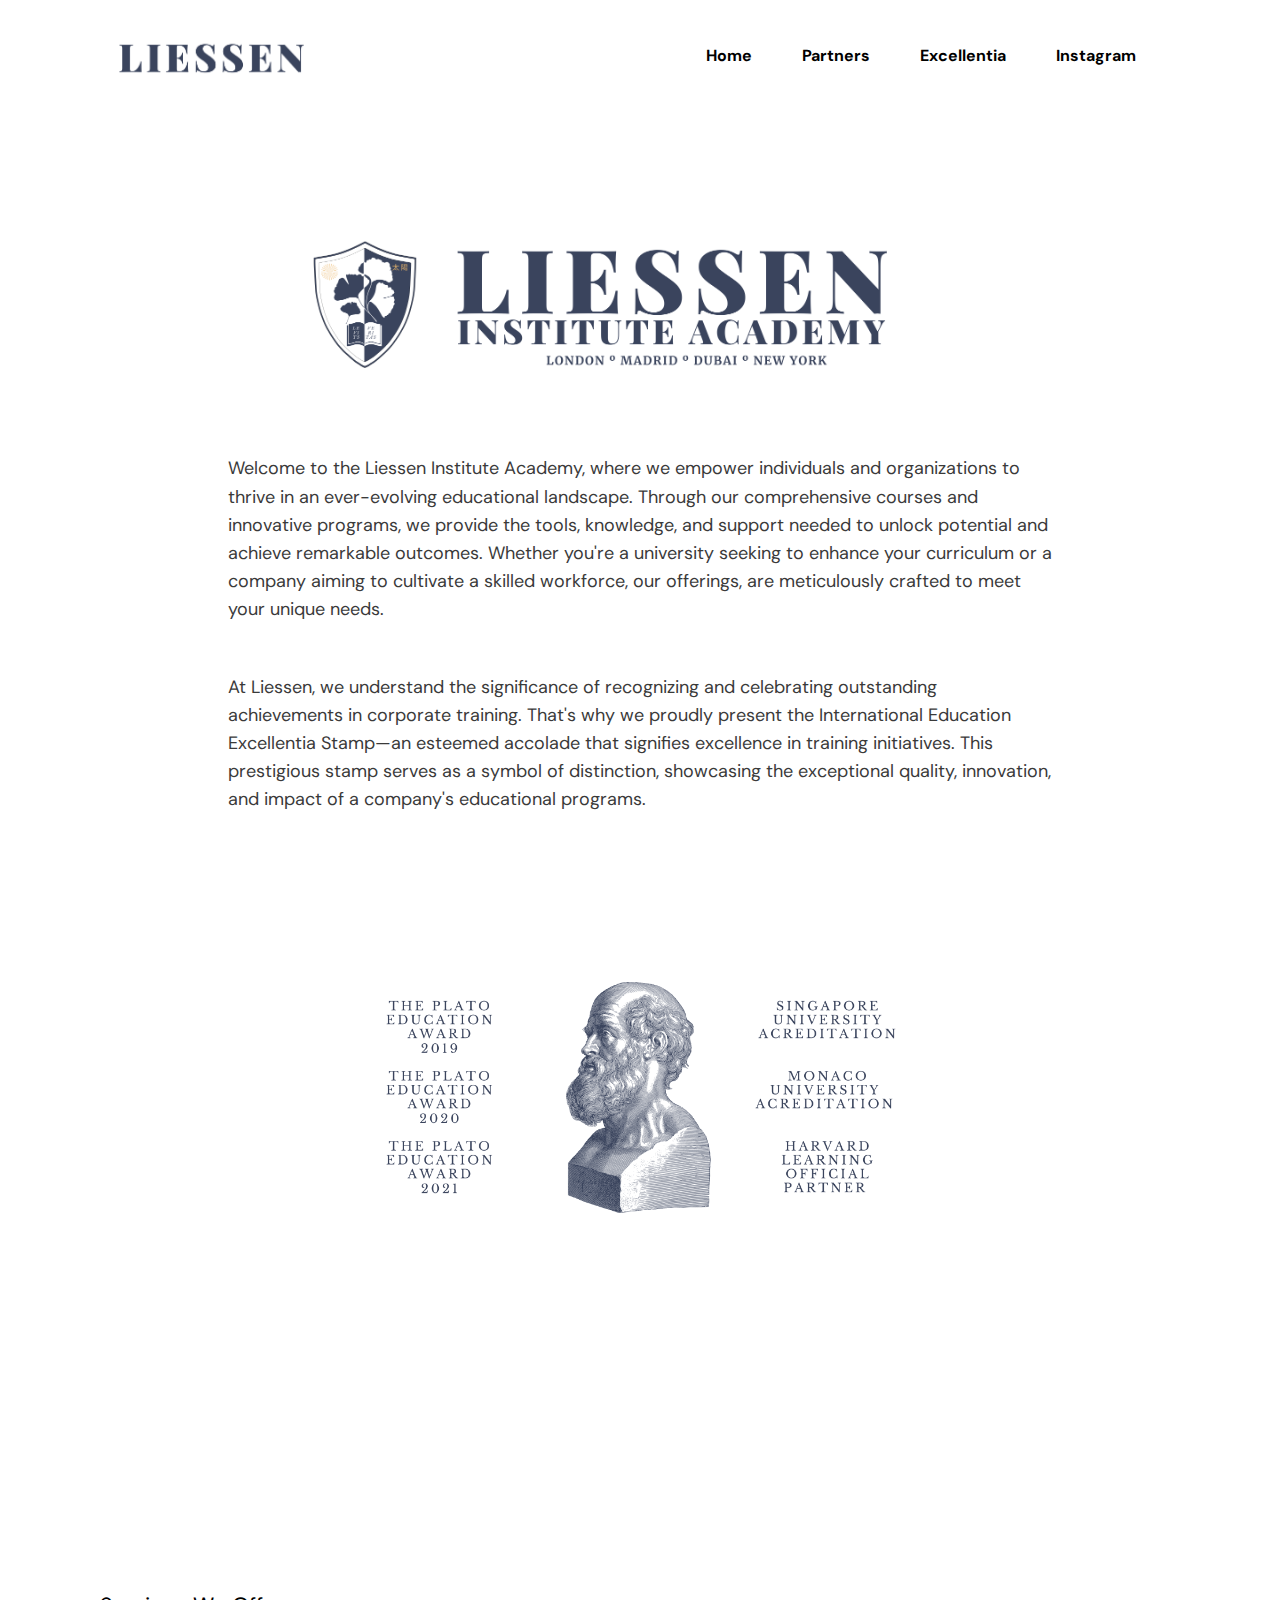
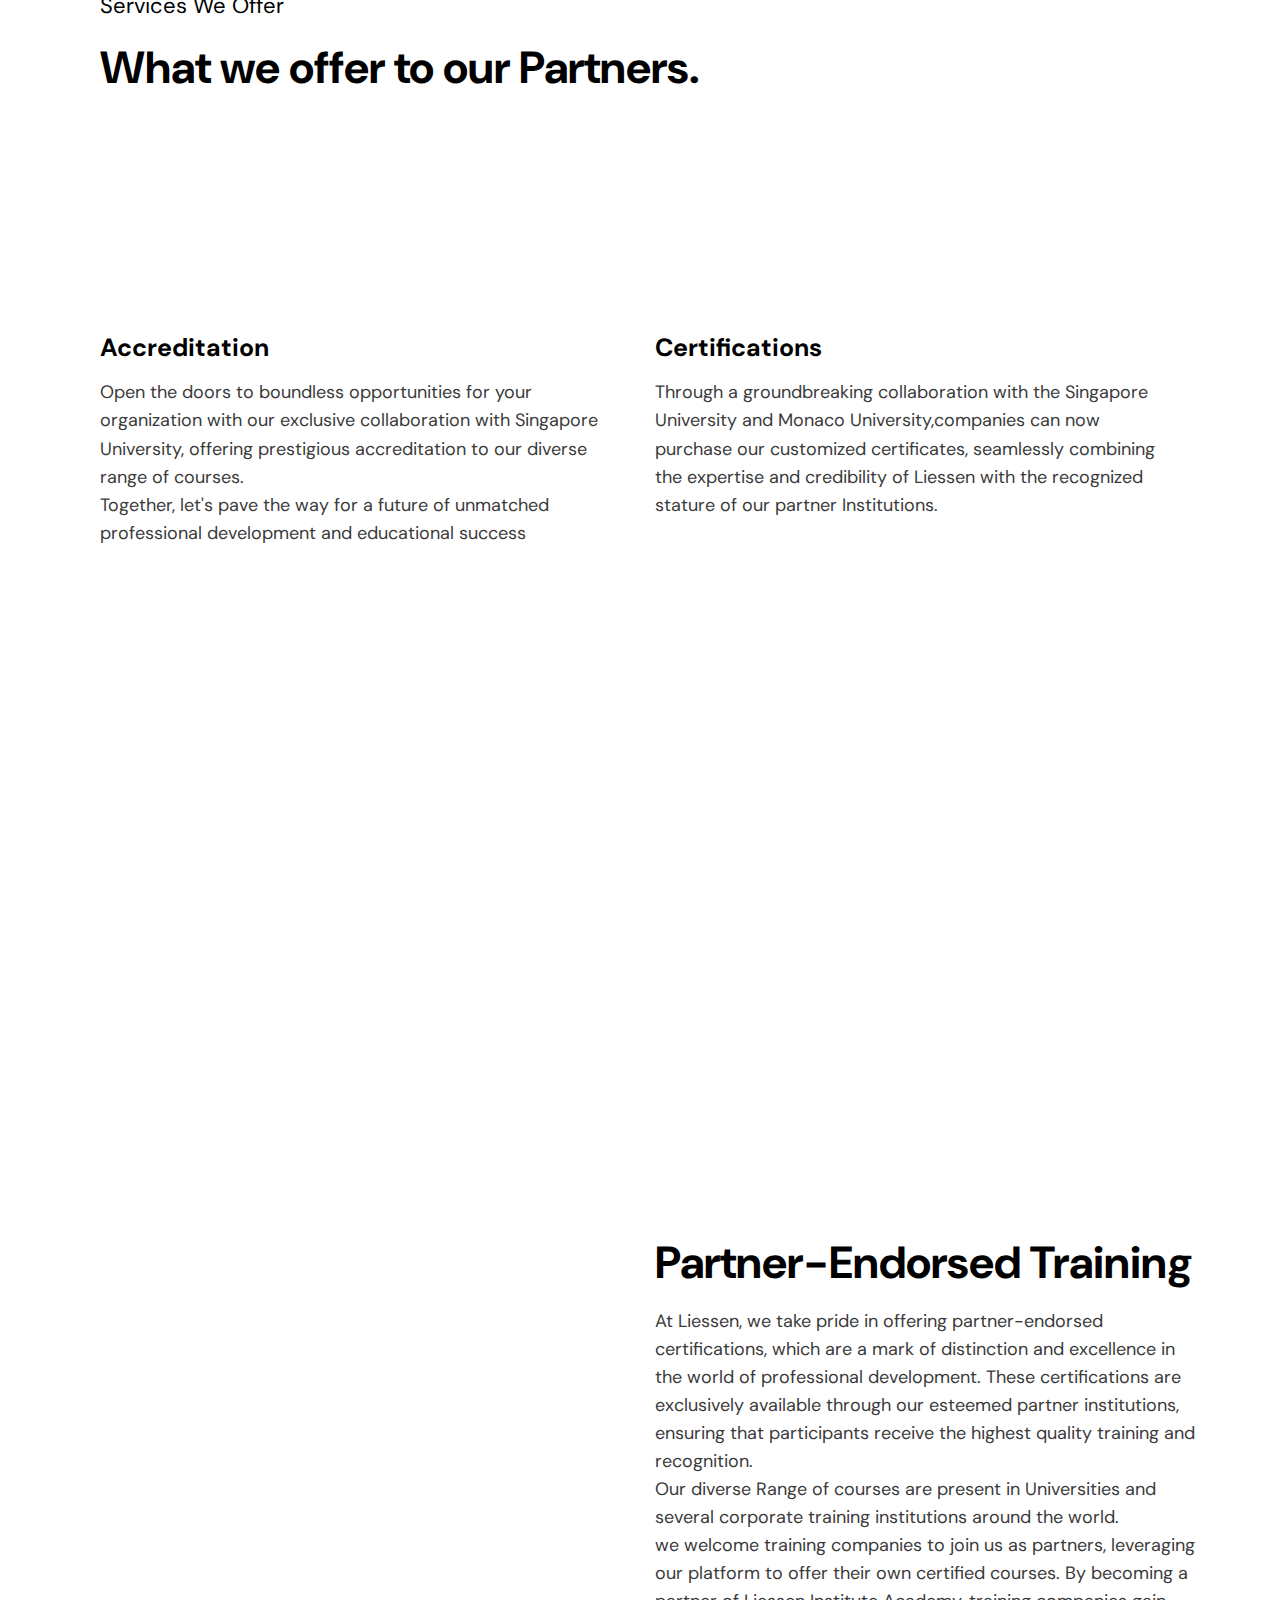
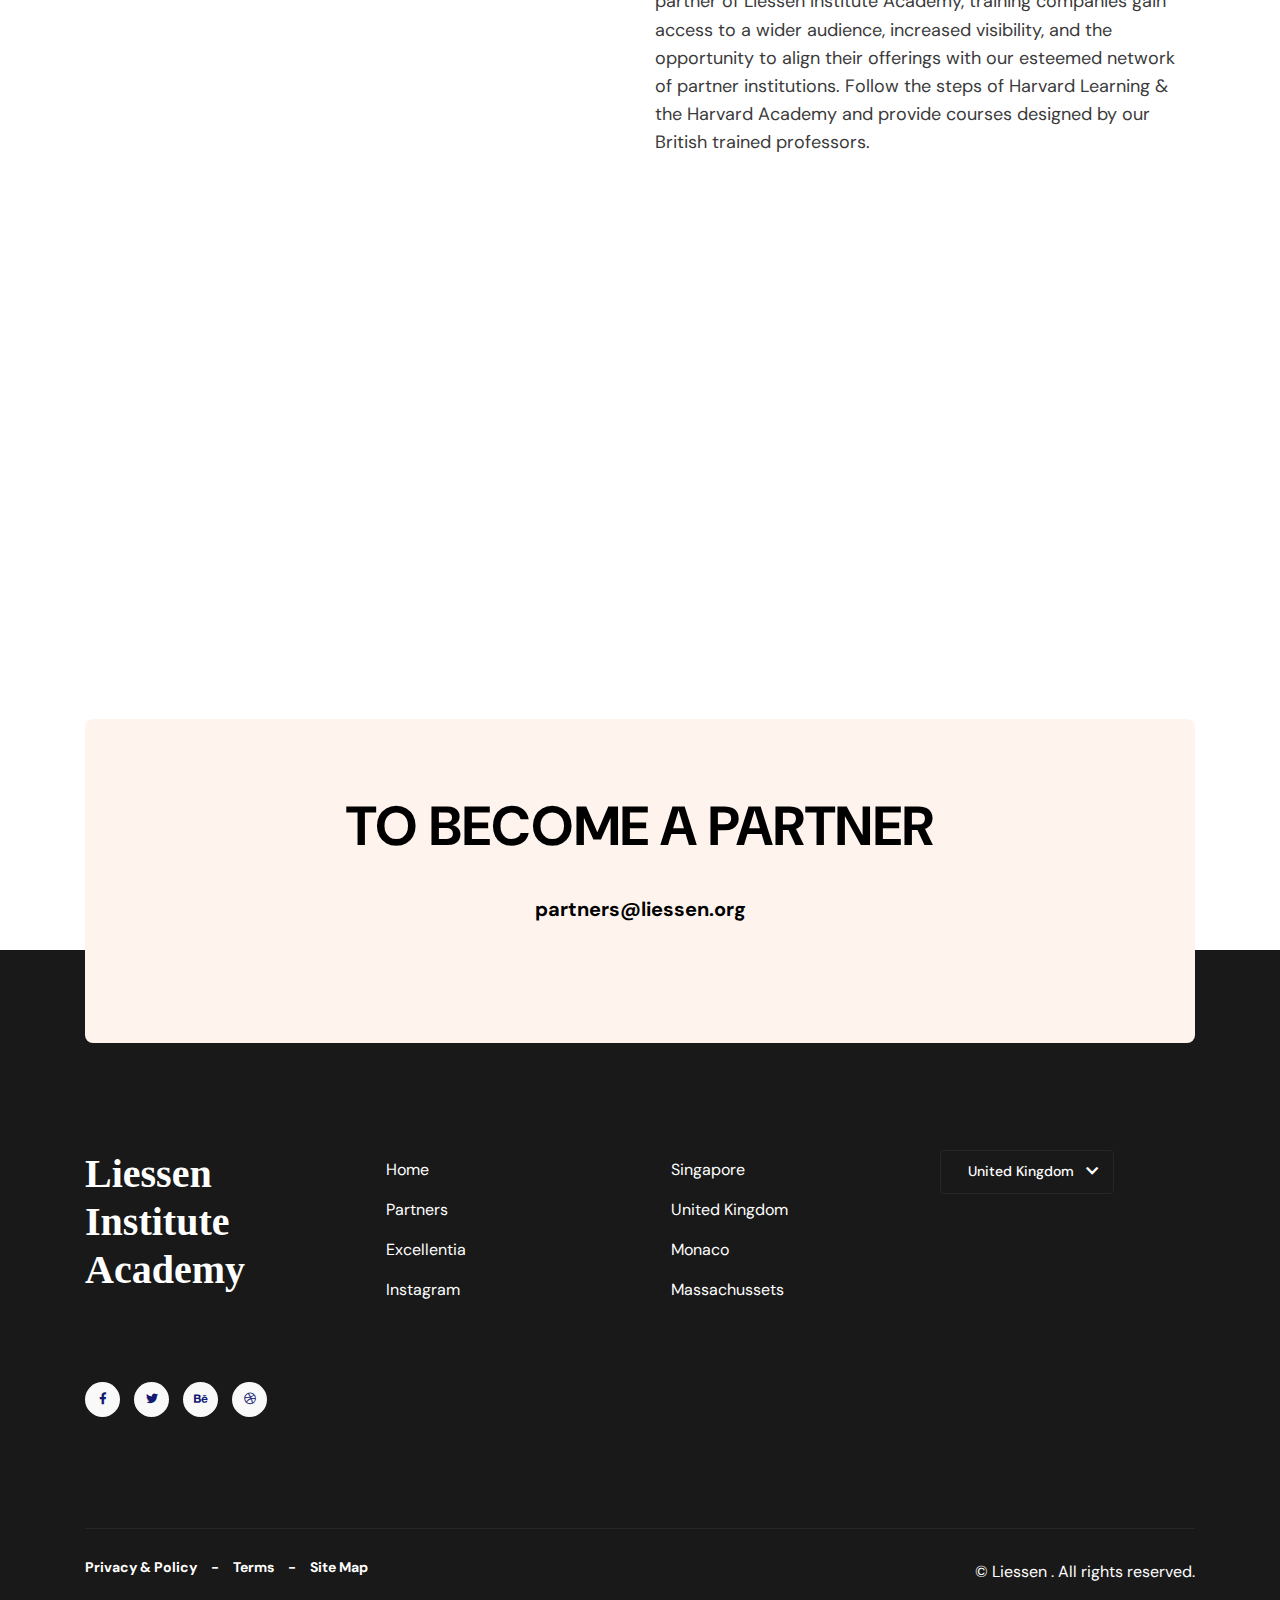
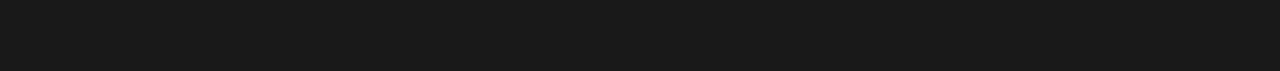
==== index.html @ 9315b816 "Update index.html" ====
<!DOCTYPE html>
<html lang="en">
<head>
    <meta charset="UTF-8">
    <meta name="viewport" content="width=device-width, initial-scale=1.0">
    <meta http-equiv="X-UA-Compatible" content="ie=edge">
    <title>Liessen</title>
    <link rel="shortcut icon" href="logo.png">

    <link rel="stylesheet" href="assets/vendors/flag-icon-css/css/flag-icon.min.css">
    <link rel="stylesheet" href="assets/vendors/font-awesome/css/all.min.css">
    <link rel="stylesheet" href="assets/vendors/aos/aos.css">
    <link rel="stylesheet" href="assets/css/style.css">
    <script src="assets/vendors/jquery/jquery.min.js"></script>
    <script src="assets/js/loader.js"></script>
</head>
<body>
    <header class="edica-header">
        <div class="container">
            <nav class="navbar navbar-expand-lg navbar-light">
                <a class="navbar-brand" href="index.html"><img style ="max-width:35%;" src="menu.png" alt="Edica"></a>
                <button class="navbar-toggler d-lg-none" type="button" data-toggle="collapse" data-target="#edicaMainNav" aria-controls="collapsibleNavId" aria-expanded="false" aria-label="Toggle navigation">
                    <span class="navbar-toggler-icon"></span>
                </button>
                <div class="collapse navbar-collapse" id="edicaMainNav">
                    <ul class="navbar-nav mx-auto mt-2 mt-lg-0">
                        <li class="nav-item">
                            <a class="nav-link" href="index.html">Home <span class="sr-only">(current)</span></a>
                        </li>
                        <li class="nav-item">
                            <a class="nav-link" href="partners.html">Partners</a>
                        </li>
                        <li class="nav-item">
                            <a class="nav-link" href="excellentia.html">Excellentia</a>
                        </li>
                    </ul>
                    <ul class="navbar-nav mt-2 mt-lg-0">
                        <li class="nav-item">
                            <a class="nav-link" href="https://www.instagram.com/instituteacademy/" target ="null">Instagram</a>
                        </li>
                    </ul>
                </div>
            </nav>
        </div>
    </header>
    <main class="blog-post">
        <div class="container">
            <h1 class="edica-page-title"><img style ="max-width:60%;" src="logo2.png" alt="blog post" class="img-fluid"></h1>
            </section>
            <section class="post-content">
                <div class="row">
                    <div class="col-lg-9 mx-auto">

    <p>Welcome to the Liessen Institute Academy, where we empower individuals and organizations to thrive in an ever-evolving educational landscape.
        Through our comprehensive courses and innovative programs, we provide the tools, knowledge, and support needed to unlock potential
         and achieve remarkable outcomes. Whether you're a university seeking to enhance your curriculum or a company aiming to cultivate a
          skilled workforce, our offerings, are
          meticulously crafted to meet your unique needs.</p>
</p>
<p>
    At Liessen, we understand the significance of recognizing and celebrating outstanding achievements in corporate training.
    That's why we proudly present the International Education Excellentia Stamp—an esteemed accolade that signifies excellence in training
     initiatives. This prestigious stamp serves as a symbol of distinction,
     showcasing the exceptional quality, innovation, and impact of a company's educational programs.
</p>
<p class="edica-page-title">
    <img style ="max-width:70%;" src="plato.png" alt="blog post" class="img-fluid">
    </p>

                    </div>
                </div>



                    </div>

                </div>
            </section>
    </main>
    <main class="mb-5">
        <div class="container">

                    <section class="edica-about-counter py-5 d-md-flex justify-content-between" id="counter" data-aos="fade-up">
                        <div class="counter-card mb-3 pb-1 pb-md-0 mb-md-0">
                            <h3 class="counter-count"><span class="count" data-count="30">30</span>K+</h3>
                            <p class="count-label">Followers</p>
                        </div>
                        <div class="counter-card mb-3 pb-1 pb-md-0 mb-md-0">
                            <h3 class="counter-count"><span class="count" data-count="10">10</span>K+</h3>
                            <p class="count-label">certificates</p>
                        </div>
                        <div class="counter-card mb-3 pb-1 pb-md-0 mb-md-0">
                            <h3 class="counter-count"><span class="count" data-count="98">98</span>%</h3>
                            <p class="count-label">Satisfaction</p>
                        </div>
                        <div class="counter-card mb-3 pb-1 pb-md-0 mb-md-0">
                            <h3 class="counter-count"><span class="count" data-count="7">7</h3>
                            <p class="count-label">Universities</p>
                        </div>
                        <div class="counter-card mb-3 pb-1 pb-md-0 mb-md-0">
                            <h3 class="counter-count"><span class="count" data-count="100">100</span>K+</h3>
                            <p class="count-label">Reviews</p>
                        </div>
                    </section>
                    <section class="edica-landing-section edica-landing-services">
                        <div class="container">
                            <h4 class="edica-landing-section-subtitle">Services We Offer</h4>
                            <h2 class="edica-landing-section-title">What we offer to our Partners.</h2>
                            <div class="row">
                                <div class="col-md-6 landing-service-card">
                                    <img style ="max-width:30%;" src="hss.png" alt="card img" class="img-fluid service-card-img" data-aos="fade-up">
                                    <h4 class="service-card-title">Accreditation</h4>
                                    <p class="service-card-description">Open the doors to boundless opportunities for your organization with our exclusive collaboration with
                                        Singapore University,
                                        offering prestigious accreditation to our diverse range of courses.<br> Together, let's pave the way for a future of
                                        unmatched professional development and educational success</p>
                                </div>
                                <div class="col-md-6 landing-service-card">
                                    <img style ="max-width:30%;" src="logo.png" alt="card img" class="img-fluid service-card-img" data-aos="fade-up">
                                    <h4 class="service-card-title">Certifications</h4>
                                    <p class="service-card-description">Through a groundbreaking collaboration with the Singapore University
                                        and Monaco University,companies can now purchase our customized certificates, seamlessly
                                        combining the expertise and credibility of Liessen with the recognized stature of our partner
                                        Institutions.
                                        </p>
                                </div>

                            </div>
                        </div>
                        <div class="row">
                            <div class="col-md-6 mb-4 mb-md-0 d-flex flex-column justify-content-center" data-aos="fade-right">
                                <h2 class="goal-title">International Education Excellentia</h2>
                                <p class="goal-text">
                                    At Liessen, we are truly honored to award the prestigious International Education Excellentia Stamp.
                                     <br>This esteemed recognition serves as a testament to the dedication and commitment of companies towards
                                     continuous improvement and the relentless pursuit of excellence. The stamp acts as a powerful differentiator,
                                      setting these organizations apart and positioning them as preferred destinations for top talent seeking
                                      professional growth and development.

Our credibility in the field of education is further reinforced by the trust placed in us by renowned universities such as Singapore University,
University of Monaco, and the esteemed learning departments of Harvard Learning and Harvard Academy.
These esteemed institutions rely on Liessen Institute Academy to credit and validate their exceptional training experiences, underscoring
our commitment to delivering excellence.
                                </p>
                            </div>
                            <div class="col-md-6" data-aos="fade-left">
                                <img src="excellentia.png" alt="goal" class="img-fluid">
                            </div>
                        </div>
                        <section class="edica-about-vision py-5">
                            <div class="row">
                                <div class="col-md-6 pb-3 pb-md-0 mb-4 mb-md-0">
                                    <img src="school.png" alt="vision" class="img-fluid" data-aos="fade-up">
                                </div>
                                <div class="col-md-6 d-flex flex-column justify-content-center">
                                    <h2 class="vision-title">Partner-Endorsed Training</h2>
                                    <p class="vision-text">At Liessen, we take pride in offering partner-endorsed certifications, which are a mark
                                        of distinction and excellence in the world of professional development. These certifications are exclusively available
                                         through our esteemed  partner institutions, ensuring that participants receive the highest quality training and
                                          recognition. <br>
                                          Our diverse Range of courses are present in Universities and several corporate training institutions around the world.

                                         <br>
                                         we welcome training companies to join us as partners, leveraging our platform to offer their own certified courses.
                                          By becoming a partner of Liessen Institute Academy, training companies gain access to a wider audience, increased visibility,
                                         and the opportunity to align their offerings with our esteemed network of partner institutions.
                                         Follow the steps of Harvard Learning & the Harvard Academy and provide courses designed by our British trained professors.

                                        </p>
                                </div>
                            </div>
                        </section>
                    </section>
                    <section class="edica-about-clients pb-5 mb-5">
                        <h2 class="clients-title mb-5" data-aos="fade-up">Top partners</h2>
                        <div class="row py-4" data-aos="fade-up">
                            <div class="col-6 col-md-2 mb-4 mb-md-0">
                                <img src="su.png" alt="client logo" class="img-fluid" width="140px">
                            </div>
                            <div class="col-6 col-md-2 mb-6 mb-md-0">
                                <img src="hl.png" alt="client logo" width="250px" class="img-fluid">
                            </div>
                            <div class="col-6 col-md-2 mb-4 mb-md-0">
                                <img src="mu.png" alt="client logo" width="250px" class="img-fluid">
                            </div>
                            <div class="col-4 col-md-2 mb-6 mb-md-0">
                                <img src="ha.png" alt="client logo" width="140px" class="img-fluid">
                            </div>
                            <div class="col-4 col-md-2 mb-6 mb-md-0">
                                <img src="md.png" alt="client " width="250px" class="img-fluid">
                            </div>
                            <div class="col-4 col-md-2 mb-6 mb-md-0">
                                <img src="w.png" alt="client " width="250px" class="img-fluid">
                            </div>
                        </div>
                        <section class="blog-post-featured-img" data-aos="fade-up">
                            <h2>&nbsp;</h2>
                        </section>
                             <h2>&nbsp; </h2>
                             <h2>&nbsp; </h2>

                        </div>
                    </section>
                   </div>
                   </main>
                   </body>

                   <section class="edica-footer-banner-section">
                    <div class="container">
                        <div class="footer-banner">
                            <h1 style ="color:;" class="banner-title">TO BECOME A PARTNER</h1>
                            <div class="banner-btns-wrapper">
                               <a href="mailto:partners@liessen.org"> <button href="mailto:partners@liessen.org" class="btn">partners@liessen.org</button>
                                </a>
                            </div>
                                    </div>
                    </div>
                </section>
                <footer class="edica-footer">
                    <div class="container">
                        <div class="row footer-widget-area">
                            <div class="col-md-3">
                                <h1 style="color:white; font-family:libre;" href="index.html" class="footer-brand-wrapper">
            Liessen Institute Academy
                                </h1>
                                <p class="contact-details">&nbsp;</p>
                                <p class="contact-details"></p>
                                <nav class="footer-social-links">
                                    <a href="#!"><i class="fab fa-facebook-f"></i></a>
                                    <a href="#!"><i class="fab fa-twitter"></i></a>
                                    <a href="#!"><i class="fab fa-behance"></i></a>
                                    <a href="#!"><i class="fab fa-dribbble"></i></a>
                                </nav>
                            </div>
                            <div class="col-md-3">
                                <nav class="footer-nav">
                                    <a href="index.html" class="nav-link">Home</a>
                                    <a href="partners.html" class="nav-link">Partners</a>
                                    <a href="excellentia.html" class="nav-link">Excellentia</a>
                                    <a href="https://www.instagram.com/instituteacademy/" class="nav-link">Instagram</a>
                                </nav>
                            </div>
                            <div class="col-md-3">
                                <nav class="footer-nav">
                                    <a href="https://www.moe.gov.sg/" class="nav-link">Singapore</a>
                                    <a href="https://www.gov.uk/government/organisations/department-for-education" class="nav-link">United Kingdom</a>
                                    <a href="https://en.gouv.mc/Government-Institutions/The-Government/Ministry-of-Interior/Department-of-Education-Youth-and-Sport" class="nav-link">Monaco</a>
                                    <a href="https://www.mass.edu/" class="nav-link">Massachussets</a>

                                </nav>
                            </div>
                            <div class="col-md-3">
                                <div class="dropdown footer-country-dropdown">
                                    <button class="btn btn-secondary dropdown-toggle" type="button" id="footerCountryDropdown" data-toggle="dropdown" aria-haspopup="true" aria-expanded="false">
                                        <span class="flag-icon flag-icon-gb flag-icon-squared"></span> United Kingdom <i class="fas fa-chevron-down ml-2"></i>
                                    </button>
                                    <div class="dropdown-menu" aria-labelledby="footerCountryDropdown">
                                        <button class="dropdown-item" href="#">
                                            <span class="flag-icon flag-icon-us flag-icon-squared"></span> United States
                                        </button>
                                        <button class="dropdown-item" href="#">
                                            <span class="flag-icon flag-icon-mc flag-icon-squared"></span> Monaco
                                        </button>
                                        <button class="dropdown-item" href="#">
                                            <span class="flag-icon flag-icon-sg flag-icon-squared"></span> Singapore
                                        </button>
                                    </div>
                                </div>
                            </div>
                        </div>
                        <div class="footer-bottom-content">
                            <nav class="nav footer-bottom-nav">
                                <a href="#!">Privacy & Policy</a>
                                <a href="#!">Terms</a>
                                <a href="#!">Site Map</a>
                            </nav>
                            <p class="mb-0">© Liessen . All rights reserved.</p>
                        </div>
                    </div>
                </footer>
                <script src="assets/vendors/popper.js/popper.min.js"></script>
                <script src="assets/vendors/bootstrap/dist/js/bootstrap.min.js"></script>
                <script src="assets/vendors/aos/aos.js"></script>
                <script src="assets/js/main.js"></script>
                <script src="assets/js/timer.js"></script>
                <script>
                    AOS.init({
                        duration: 2000
                    });
                  </script>
            </body>

            </html>
---- assets/css/style.css ----
@import url("https://fonts.googleapis.com/css?family=DM+Sans:400,500,700&display=swap");
/*!
 * Bootstrap v4.4.1 (https://getbootstrap.com/)
 * Copyright 2011-2019 The Bootstrap Authors
 * Copyright 2011-2019 Twitter, Inc.
 * Licensed under MIT (https://github.com/twbs/bootstrap/blob/master/LICENSE)
 */
:root {
  --blue: #007bff;
  --indigo: #6610f2;
  --purple: #6f42c1;
  --pink: #e83e8c;
  --red: #dc3545;
  --orange: #fd7e14;
  --yellow: #ffc107;
  --green: #28a745;
  --teal: #20c997;
  --cyan: #17a2b8;
  --white: #fff;
  --gray: #6c757d;
  --gray-dark: #343a40;
  --primary: #007bff;
  --secondary: #d0c2af;
  --success: #2e937a;
  --info: #17a2b8;
  --warning: #f29431;
  --danger: #dc3545;
  --light: #f8f9fa;
  --dark: #343a40;
  --breakpoint-xs: 0;
  --breakpoint-sm: 576px;
  --breakpoint-md: 768px;
  --breakpoint-lg: 992px;
  --breakpoint-xl: 1200px;
  --font-family-sans-serif: -apple-system, BlinkMacSystemFont, "Segoe UI", Roboto, "Helvetica Neue", Arial, "Noto Sans", sans-serif, "Apple Color Emoji", "Segoe UI Emoji", "Segoe UI Symbol", "Noto Color Emoji";
  --font-family-monospace: SFMono-Regular, Menlo, Monaco, Consolas, "Liberation Mono", "Courier New", monospace; }

*,
*::before,
*::after {
  box-sizing: border-box; }

html {
  font-family: sans-serif;
  line-height: 1.15;
  -webkit-text-size-adjust: 100%;
  -webkit-tap-highlight-color: rgba(0, 0, 0, 0); }

article, aside, figcaption, figure, footer, header, hgroup, main, nav, section {
  display: block; }

body {
  margin: 0;
  font-family: "DM Sans", sans-serif;
  font-size: 1rem;
  font-weight: 400;
  line-height: 1.5;
  color: #000000;
  text-align: left;
  background-color: #ffffff; }

[tabindex="-1"]:focus:not(:focus-visible) {
  outline: 0 !important; }

hr {
  box-sizing: content-box;
  height: 0;
  overflow: visible; }

h1, h2, h3, h4, h5, h6 {
  margin-top: 0;
  margin-bottom: 0.5rem; }

p {
  margin-top: 0;
  margin-bottom: 1rem; }

abbr[title],
abbr[data-original-title] {
  text-decoration: underline;
  -webkit-text-decoration: underline dotted;
          text-decoration: underline dotted;
  cursor: help;
  border-bottom: 0;
  -webkit-text-decoration-skip-ink: none;
          text-decoration-skip-ink: none; }

address {
  margin-bottom: 1rem;
  font-style: normal;
  line-height: inherit; }

ol,
ul,
dl {
  margin-top: 0;
  margin-bottom: 1rem; }

ol ol,
ul ul,
ol ul,
ul ol {
  margin-bottom: 0; }

dt {
  font-weight: 700; }

dd {
  margin-bottom: .5rem;
  margin-left: 0; }

blockquote {
  margin: 0 0 1rem; }

b,
strong {
  font-weight: bolder; }

small {
  font-size: 80%; }

sub,
sup {
  position: relative;
  font-size: 75%;
  line-height: 0;
  vertical-align: baseline; }

sub {
  bottom: -.25em; }

sup {
  top: -.5em; }

a {
  color: #007bff;
  text-decoration: none;
  background-color: transparent; }
  a:hover {
    color: #0056b3;
    text-decoration: underline; }

a:not([href]) {
  color: inherit;
  text-decoration: none; }
  a:not([href]):hover {
    color: inherit;
    text-decoration: none; }

pre,
code,
kbd,
samp {
  font-family: SFMono-Regular, Menlo, Monaco, Consolas, "Liberation Mono", "Courier New", monospace;
  font-size: 1em; }

pre {
  margin-top: 0;
  margin-bottom: 1rem;
  overflow: auto; }

figure {
  margin: 0 0 1rem; }

img {
  vertical-align: middle;
  border-style: none; }

svg {
  overflow: hidden;
  vertical-align: middle; }

table {
  border-collapse: collapse; }

caption {
  padding-top: 0.75rem;
  padding-bottom: 0.75rem;
  color: #6c757d;
  text-align: left;
  caption-side: bottom; }

th {
  text-align: inherit; }

label {
  display: inline-block;
  margin-bottom: 0.5rem; }

button {
  border-radius: 0; }

button:focus {
  outline: 1px dotted;
  outline: 5px auto -webkit-focus-ring-color; }

input,
button,
select,
optgroup,
textarea {
  margin: 0;
  font-family: inherit;
  font-size: inherit;
  line-height: inherit; }

button,
input {
  overflow: visible; }

button,
select {
  text-transform: none; }

select {
  word-wrap: normal; }

button,
[type="button"],
[type="reset"],
[type="submit"] {
  -webkit-appearance: button; }

button:not(:disabled),
[type="button"]:not(:disabled),
[type="reset"]:not(:disabled),
[type="submit"]:not(:disabled) {
  cursor: pointer; }

button::-moz-focus-inner,
[type="button"]::-moz-focus-inner,
[type="reset"]::-moz-focus-inner,
[type="submit"]::-moz-focus-inner {
  padding: 0;
  border-style: none; }

input[type="radio"],
input[type="checkbox"] {
  box-sizing: border-box;
  padding: 0; }

input[type="date"],
input[type="time"],
input[type="datetime-local"],
input[type="month"] {
  -webkit-appearance: listbox; }

textarea {
  overflow: auto;
  resize: vertical; }

fieldset {
  min-width: 0;
  padding: 0;
  margin: 0;
  border: 0; }

legend {
  display: block;
  width: 100%;
  max-width: 100%;
  padding: 0;
  margin-bottom: .5rem;
  font-size: 1.5rem;
  line-height: inherit;
  color: inherit;
  white-space: normal; }

progress {
  vertical-align: baseline; }

[type="number"]::-webkit-inner-spin-button,
[type="number"]::-webkit-outer-spin-button {
  height: auto; }

[type="search"] {
  outline-offset: -2px;
  -webkit-appearance: none; }

[type="search"]::-webkit-search-decoration {
  -webkit-appearance: none; }

::-webkit-file-upload-button {
  font: inherit;
  -webkit-appearance: button; }

output {
  display: inline-block; }

summary {
  display: list-item;
  cursor: pointer; }

template {
  display: none; }

[hidden] {
  display: none !important; }

h1, h2, h3, h4, h5, h6,
.h1, .h2, .h3, .h4, .h5, .h6 {
  margin-bottom: 0.5rem;
  font-weight: 700;
  line-height: 1.2; }

h1, .h1 {
  font-size: 2.5rem; }

h2, .h2 {
  font-size: 2rem; }

h3, .h3 {
  font-size: 1.75rem; }

h4, .h4 {
  font-size: 1.5rem; }

h5, .h5 {
  font-size: 1.25rem; }

h6, .h6 {
  font-size: 1rem; }

.lead {
  font-size: 1.25rem;
  font-weight: 300; }

.display-1 {
  font-size: 6rem;
  font-weight: 300;
  line-height: 1.2; }

.display-2 {
  font-size: 5.5rem;
  font-weight: 300;
  line-height: 1.2; }

.display-3 {
  font-size: 4.5rem;
  font-weight: 300;
  line-height: 1.2; }

.display-4 {
  font-size: 3.5rem;
  font-weight: 300;
  line-height: 1.2; }

hr {
  margin-top: 1rem;
  margin-bottom: 1rem;
  border: 0;
  border-top: 1px solid rgba(0, 0, 0, 0.1); }

small,
.small {
  font-size: 80%;
  font-weight: 400; }

mark,
.mark {
  padding: 0.2em;
  background-color: #fcf8e3; }

.list-unstyled {
  padding-left: 0;
  list-style: none; }

.list-inline {
  padding-left: 0;
  list-style: none; }

.list-inline-item {
  display: inline-block; }
  .list-inline-item:not(:last-child) {
    margin-right: 0.5rem; }

.initialism {
  font-size: 90%;
  text-transform: uppercase; }

.blockquote {
  margin-bottom: 1rem;
  font-size: 1.25rem; }

.blockquote-footer {
  display: block;
  font-size: 80%;
  color: #6c757d; }
  .blockquote-footer::before {
    content: "\2014\00A0"; }

.img-fluid {
  max-width: 100%;
  height: auto; }

.img-thumbnail {
  padding: 0.25rem;
  background-color: #fff;
  border: 1px solid #dee2e6;
  border-radius: 0.25rem;
  max-width: 100%;
  height: auto; }

.figure {
  display: inline-block; }

.figure-img {
  margin-bottom: 0.5rem;
  line-height: 1; }

.figure-caption {
  font-size: 90%;
  color: #6c757d; }

code {
  font-size: 87.5%;
  color: #e83e8c;
  word-wrap: break-word; }
  a > code {
    color: inherit; }

kbd {
  padding: 0.2rem 0.4rem;
  font-size: 87.5%;
  color: #fff;
  background-color: #212529;
  border-radius: 0.2rem; }
  kbd kbd {
    padding: 0;
    font-size: 100%;
    font-weight: 700; }

pre {
  display: block;
  font-size: 87.5%;
  color: #212529; }
  pre code {
    font-size: inherit;
    color: inherit;
    word-break: normal; }

.pre-scrollable {
  max-height: 340px;
  overflow-y: scroll; }

.container {
  width: 100%;
  padding-right: 15px;
  padding-left: 15px;
  margin-right: auto;
  margin-left: auto; }
  @media (min-width: 576px) {
    .container {
      max-width: 540px; } }
  @media (min-width: 768px) {
    .container {
      max-width: 720px; } }
  @media (min-width: 992px) {
    .container {
      max-width: 960px; } }
  @media (min-width: 1200px) {
    .container {
      max-width: 1140px; } }

.container-fluid, .container-sm, .container-md, .container-lg, .container-xl {
  width: 100%;
  padding-right: 15px;
  padding-left: 15px;
  margin-right: auto;
  margin-left: auto; }

@media (min-width: 576px) {
  .container, .container-sm {
    max-width: 540px; } }

@media (min-width: 768px) {
  .container, .container-sm, .container-md {
    max-width: 720px; } }

@media (min-width: 992px) {
  .container, .container-sm, .container-md, .container-lg {
    max-width: 960px; } }

@media (min-width: 1200px) {
  .container, .container-sm, .container-md, .container-lg, .container-xl {
    max-width: 1140px; } }

.row {
  display: flex;
  flex-wrap: wrap;
  margin-right: -15px;
  margin-left: -15px; }

.no-gutters {
  margin-right: 0;
  margin-left: 0; }
  .no-gutters > .col,
  .no-gutters > [class*="col-"] {
    padding-right: 0;
    padding-left: 0; }

.col-1, .col-2, .col-3, .col-4, .col-5, .col-6, .col-7, .col-8, .col-9, .col-10, .col-11, .col-12, .col,
.col-auto, .col-sm-1, .col-sm-2, .col-sm-3, .col-sm-4, .col-sm-5, .col-sm-6, .col-sm-7, .col-sm-8, .col-sm-9, .col-sm-10, .col-sm-11, .col-sm-12, .col-sm,
.col-sm-auto, .col-md-1, .col-md-2, .col-md-3, .col-md-4, .col-md-5, .col-md-6, .col-md-7, .col-md-8, .col-md-9, .col-md-10, .col-md-11, .col-md-12, .col-md,
.col-md-auto, .col-lg-1, .col-lg-2, .col-lg-3, .col-lg-4, .col-lg-5, .col-lg-6, .col-lg-7, .col-lg-8, .col-lg-9, .col-lg-10, .col-lg-11, .col-lg-12, .col-lg,
.col-lg-auto, .col-xl-1, .col-xl-2, .col-xl-3, .col-xl-4, .col-xl-5, .col-xl-6, .col-xl-7, .col-xl-8, .col-xl-9, .col-xl-10, .col-xl-11, .col-xl-12, .col-xl,
.col-xl-auto {
  position: relative;
  width: 100%;
  padding-right: 15px;
  padding-left: 15px; }

.col {
  flex-basis: 0;
  flex-grow: 1;
  max-width: 100%; }

.row-cols-1 > * {
  flex: 0 0 100%;
  max-width: 100%; }

.row-cols-2 > * {
  flex: 0 0 50%;
  max-width: 50%; }

.row-cols-3 > * {
  flex: 0 0 33.33333%;
  max-width: 33.33333%; }

.row-cols-4 > * {
  flex: 0 0 25%;
  max-width: 25%; }

.row-cols-5 > * {
  flex: 0 0 20%;
  max-width: 20%; }

.row-cols-6 > * {
  flex: 0 0 16.66667%;
  max-width: 16.66667%; }

.col-auto {
  flex: 0 0 auto;
  width: auto;
  max-width: 100%; }

.col-1 {
  flex: 0 0 8.33333%;
  max-width: 8.33333%; }

.col-2 {
  flex: 0 0 16.66667%;
  max-width: 16.66667%; }

.col-3 {
  flex: 0 0 25%;
  max-width: 25%; }

.col-4 {
  flex: 0 0 33.33333%;
  max-width: 33.33333%; }

.col-5 {
  flex: 0 0 41.66667%;
  max-width: 41.66667%; }

.col-6 {
  flex: 0 0 50%;
  max-width: 50%; }

.col-7 {
  flex: 0 0 58.33333%;
  max-width: 58.33333%; }

.col-8 {
  flex: 0 0 66.66667%;
  max-width: 66.66667%; }

.col-9 {
  flex: 0 0 75%;
  max-width: 75%; }

.col-10 {
  flex: 0 0 83.33333%;
  max-width: 83.33333%; }

.col-11 {
  flex: 0 0 91.66667%;
  max-width: 91.66667%; }

.col-12 {
  flex: 0 0 100%;
  max-width: 100%; }

.order-first {
  order: -1; }

.order-last {
  order: 13; }

.order-0 {
  order: 0; }

.order-1 {
  order: 1; }

.order-2 {
  order: 2; }

.order-3 {
  order: 3; }

.order-4 {
  order: 4; }

.order-5 {
  order: 5; }

.order-6 {
  order: 6; }

.order-7 {
  order: 7; }

.order-8 {
  order: 8; }

.order-9 {
  order: 9; }

.order-10 {
  order: 10; }

.order-11 {
  order: 11; }

.order-12 {
  order: 12; }

.offset-1 {
  margin-left: 8.33333%; }

.offset-2 {
  margin-left: 16.66667%; }

.offset-3 {
  margin-left: 25%; }

.offset-4 {
  margin-left: 33.33333%; }

.offset-5 {
  margin-left: 41.66667%; }

.offset-6 {
  margin-left: 50%; }

.offset-7 {
  margin-left: 58.33333%; }

.offset-8 {
  margin-left: 66.66667%; }

.offset-9 {
  margin-left: 75%; }

.offset-10 {
  margin-left: 83.33333%; }

.offset-11 {
  margin-left: 91.66667%; }

@media (min-width: 576px) {
  .col-sm {
    flex-basis: 0;
    flex-grow: 1;
    max-width: 100%; }
  .row-cols-sm-1 > * {
    flex: 0 0 100%;
    max-width: 100%; }
  .row-cols-sm-2 > * {
    flex: 0 0 50%;
    max-width: 50%; }
  .row-cols-sm-3 > * {
    flex: 0 0 33.33333%;
    max-width: 33.33333%; }
  .row-cols-sm-4 > * {
    flex: 0 0 25%;
    max-width: 25%; }
  .row-cols-sm-5 > * {
    flex: 0 0 20%;
    max-width: 20%; }
  .row-cols-sm-6 > * {
    flex: 0 0 16.66667%;
    max-width: 16.66667%; }
  .col-sm-auto {
    flex: 0 0 auto;
    width: auto;
    max-width: 100%; }
  .col-sm-1 {
    flex: 0 0 8.33333%;
    max-width: 8.33333%; }
  .col-sm-2 {
    flex: 0 0 16.66667%;
    max-width: 16.66667%; }
  .col-sm-3 {
    flex: 0 0 25%;
    max-width: 25%; }
  .col-sm-4 {
    flex: 0 0 33.33333%;
    max-width: 33.33333%; }
  .col-sm-5 {
    flex: 0 0 41.66667%;
    max-width: 41.66667%; }
  .col-sm-6 {
    flex: 0 0 50%;
    max-width: 50%; }
  .col-sm-7 {
    flex: 0 0 58.33333%;
    max-width: 58.33333%; }
  .col-sm-8 {
    flex: 0 0 66.66667%;
    max-width: 66.66667%; }
  .col-sm-9 {
    flex: 0 0 75%;
    max-width: 75%; }
  .col-sm-10 {
    flex: 0 0 83.33333%;
    max-width: 83.33333%; }
  .col-sm-11 {
    flex: 0 0 91.66667%;
    max-width: 91.66667%; }
  .col-sm-12 {
    flex: 0 0 100%;
    max-width: 100%; }
  .order-sm-first {
    order: -1; }
  .order-sm-last {
    order: 13; }
  .order-sm-0 {
    order: 0; }
  .order-sm-1 {
    order: 1; }
  .order-sm-2 {
    order: 2; }
  .order-sm-3 {
    order: 3; }
  .order-sm-4 {
    order: 4; }
  .order-sm-5 {
    order: 5; }
  .order-sm-6 {
    order: 6; }
  .order-sm-7 {
    order: 7; }
  .order-sm-8 {
    order: 8; }
  .order-sm-9 {
    order: 9; }
  .order-sm-10 {
    order: 10; }
  .order-sm-11 {
    order: 11; }
  .order-sm-12 {
    order: 12; }
  .offset-sm-0 {
    margin-left: 0; }
  .offset-sm-1 {
    margin-left: 8.33333%; }
  .offset-sm-2 {
    margin-left: 16.66667%; }
  .offset-sm-3 {
    margin-left: 25%; }
  .offset-sm-4 {
    margin-left: 33.33333%; }
  .offset-sm-5 {
    margin-left: 41.66667%; }
  .offset-sm-6 {
    margin-left: 50%; }
  .offset-sm-7 {
    margin-left: 58.33333%; }
  .offset-sm-8 {
    margin-left: 66.66667%; }
  .offset-sm-9 {
    margin-left: 75%; }
  .offset-sm-10 {
    margin-left: 83.33333%; }
  .offset-sm-11 {
    margin-left: 91.66667%; } }

@media (min-width: 768px) {
  .col-md {
    flex-basis: 0;
    flex-grow: 1;
    max-width: 100%; }
  .row-cols-md-1 > * {
    flex: 0 0 100%;
    max-width: 100%; }
  .row-cols-md-2 > * {
    flex: 0 0 50%;
    max-width: 50%; }
  .row-cols-md-3 > * {
    flex: 0 0 33.33333%;
    max-width: 33.33333%; }
  .row-cols-md-4 > * {
    flex: 0 0 25%;
    max-width: 25%; }
  .row-cols-md-5 > * {
    flex: 0 0 20%;
    max-width: 20%; }
  .row-cols-md-6 > * {
    flex: 0 0 16.66667%;
    max-width: 16.66667%; }
  .col-md-auto {
    flex: 0 0 auto;
    width: auto;
    max-width: 100%; }
  .col-md-1 {
    flex: 0 0 8.33333%;
    max-width: 8.33333%; }
  .col-md-2 {
    flex: 0 0 16.66667%;
    max-width: 16.66667%; }
  .col-md-3 {
    flex: 0 0 25%;
    max-width: 25%; }
  .col-md-4 {
    flex: 0 0 33.33333%;
    max-width: 33.33333%; }
  .col-md-5 {
    flex: 0 0 41.66667%;
    max-width: 41.66667%; }
  .col-md-6 {
    flex: 0 0 50%;
    max-width: 50%; }
  .col-md-7 {
    flex: 0 0 58.33333%;
    max-width: 58.33333%; }
  .col-md-8 {
    flex: 0 0 66.66667%;
    max-width: 66.66667%; }
  .col-md-9 {
    flex: 0 0 75%;
    max-width: 75%; }
  .col-md-10 {
    flex: 0 0 83.33333%;
    max-width: 83.33333%; }
  .col-md-11 {
    flex: 0 0 91.66667%;
    max-width: 91.66667%; }
  .col-md-12 {
    flex: 0 0 100%;
    max-width: 100%; }
  .order-md-first {
    order: -1; }
  .order-md-last {
    order: 13; }
  .order-md-0 {
    order: 0; }
  .order-md-1 {
    order: 1; }
  .order-md-2 {
    order: 2; }
  .order-md-3 {
    order: 3; }
  .order-md-4 {
    order: 4; }
  .order-md-5 {
    order: 5; }
  .order-md-6 {
    order: 6; }
  .order-md-7 {
    order: 7; }
  .order-md-8 {
    order: 8; }
  .order-md-9 {
    order: 9; }
  .order-md-10 {
    order: 10; }
  .order-md-11 {
    order: 11; }
  .order-md-12 {
    order: 12; }
  .offset-md-0 {
    margin-left: 0; }
  .offset-md-1 {
    margin-left: 8.33333%; }
  .offset-md-2 {
    margin-left: 16.66667%; }
  .offset-md-3 {
    margin-left: 25%; }
  .offset-md-4 {
    margin-left: 33.33333%; }
  .offset-md-5 {
    margin-left: 41.66667%; }
  .offset-md-6 {
    margin-left: 50%; }
  .offset-md-7 {
    margin-left: 58.33333%; }
  .offset-md-8 {
    margin-left: 66.66667%; }
  .offset-md-9 {
    margin-left: 75%; }
  .offset-md-10 {
    margin-left: 83.33333%; }
  .offset-md-11 {
    margin-left: 91.66667%; } }

@media (min-width: 992px) {
  .col-lg {
    flex-basis: 0;
    flex-grow: 1;
    max-width: 100%; }
  .row-cols-lg-1 > * {
    flex: 0 0 100%;
    max-width: 100%; }
  .row-cols-lg-2 > * {
    flex: 0 0 50%;
    max-width: 50%; }
  .row-cols-lg-3 > * {
    flex: 0 0 33.33333%;
    max-width: 33.33333%; }
  .row-cols-lg-4 > * {
    flex: 0 0 25%;
    max-width: 25%; }
  .row-cols-lg-5 > * {
    flex: 0 0 20%;
    max-width: 20%; }
  .row-cols-lg-6 > * {
    flex: 0 0 16.66667%;
    max-width: 16.66667%; }
  .col-lg-auto {
    flex: 0 0 auto;
    width: auto;
    max-width: 100%; }
  .col-lg-1 {
    flex: 0 0 8.33333%;
    max-width: 8.33333%; }
  .col-lg-2 {
    flex: 0 0 16.66667%;
    max-width: 16.66667%; }
  .col-lg-3 {
    flex: 0 0 25%;
    max-width: 25%; }
  .col-lg-4 {
    flex: 0 0 33.33333%;
    max-width: 33.33333%; }
  .col-lg-5 {
    flex: 0 0 41.66667%;
    max-width: 41.66667%; }
  .col-lg-6 {
    flex: 0 0 50%;
    max-width: 50%; }
  .col-lg-7 {
    flex: 0 0 58.33333%;
    max-width: 58.33333%; }
  .col-lg-8 {
    flex: 0 0 66.66667%;
    max-width: 66.66667%; }
  .col-lg-9 {
    flex: 0 0 75%;
    max-width: 75%; }
  .col-lg-10 {
    flex: 0 0 83.33333%;
    max-width: 83.33333%; }
  .col-lg-11 {
    flex: 0 0 91.66667%;
    max-width: 91.66667%; }
  .col-lg-12 {
    flex: 0 0 100%;
    max-width: 100%; }
  .order-lg-first {
    order: -1; }
  .order-lg-last {
    order: 13; }
  .order-lg-0 {
    order: 0; }
  .order-lg-1 {
    order: 1; }
  .order-lg-2 {
    order: 2; }
  .order-lg-3 {
    order: 3; }
  .order-lg-4 {
    order: 4; }
  .order-lg-5 {
    order: 5; }
  .order-lg-6 {
    order: 6; }
  .order-lg-7 {
    order: 7; }
  .order-lg-8 {
    order: 8; }
  .order-lg-9 {
    order: 9; }
  .order-lg-10 {
    order: 10; }
  .order-lg-11 {
    order: 11; }
  .order-lg-12 {
    order: 12; }
  .offset-lg-0 {
    margin-left: 0; }
  .offset-lg-1 {
    margin-left: 8.33333%; }
  .offset-lg-2 {
    margin-left: 16.66667%; }
  .offset-lg-3 {
    margin-left: 25%; }
  .offset-lg-4 {
    margin-left: 33.33333%; }
  .offset-lg-5 {
    margin-left: 41.66667%; }
  .offset-lg-6 {
    margin-left: 50%; }
  .offset-lg-7 {
    margin-left: 58.33333%; }
  .offset-lg-8 {
    margin-left: 66.66667%; }
  .offset-lg-9 {
    margin-left: 75%; }
  .offset-lg-10 {
    margin-left: 83.33333%; }
  .offset-lg-11 {
    margin-left: 91.66667%; } }

@media (min-width: 1200px) {
  .col-xl {
    flex-basis: 0;
    flex-grow: 1;
    max-width: 100%; }
  .row-cols-xl-1 > * {
    flex: 0 0 100%;
    max-width: 100%; }
  .row-cols-xl-2 > * {
    flex: 0 0 50%;
    max-width: 50%; }
  .row-cols-xl-3 > * {
    flex: 0 0 33.33333%;
    max-width: 33.33333%; }
  .row-cols-xl-4 > * {
    flex: 0 0 25%;
    max-width: 25%; }
  .row-cols-xl-5 > * {
    flex: 0 0 20%;
    max-width: 20%; }
  .row-cols-xl-6 > * {
    flex: 0 0 16.66667%;
    max-width: 16.66667%; }
  .col-xl-auto {
    flex: 0 0 auto;
    width: auto;
    max-width: 100%; }
  .col-xl-1 {
    flex: 0 0 8.33333%;
    max-width: 8.33333%; }
  .col-xl-2 {
    flex: 0 0 16.66667%;
    max-width: 16.66667%; }
  .col-xl-3 {
    flex: 0 0 25%;
    max-width: 25%; }
  .col-xl-4 {
    flex: 0 0 33.33333%;
    max-width: 33.33333%; }
  .col-xl-5 {
    flex: 0 0 41.66667%;
    max-width: 41.66667%; }
  .col-xl-6 {
    flex: 0 0 50%;
    max-width: 50%; }
  .col-xl-7 {
    flex: 0 0 58.33333%;
    max-width: 58.33333%; }
  .col-xl-8 {
    flex: 0 0 66.66667%;
    max-width: 66.66667%; }
  .col-xl-9 {
    flex: 0 0 75%;
    max-width: 75%; }
  .col-xl-10 {
    flex: 0 0 83.33333%;
    max-width: 83.33333%; }
  .col-xl-11 {
    flex: 0 0 91.66667%;
    max-width: 91.66667%; }
  .col-xl-12 {
    flex: 0 0 100%;
    max-width: 100%; }
  .order-xl-first {
    order: -1; }
  .order-xl-last {
    order: 13; }
  .order-xl-0 {
    order: 0; }
  .order-xl-1 {
    order: 1; }
  .order-xl-2 {
    order: 2; }
  .order-xl-3 {
    order: 3; }
  .order-xl-4 {
    order: 4; }
  .order-xl-5 {
    order: 5; }
  .order-xl-6 {
    order: 6; }
  .order-xl-7 {
    order: 7; }
  .order-xl-8 {
    order: 8; }
  .order-xl-9 {
    order: 9; }
  .order-xl-10 {
    order: 10; }
  .order-xl-11 {
    order: 11; }
  .order-xl-12 {
    order: 12; }
  .offset-xl-0 {
    margin-left: 0; }
  .offset-xl-1 {
    margin-left: 8.33333%; }
  .offset-xl-2 {
    margin-left: 16.66667%; }
  .offset-xl-3 {
    margin-left: 25%; }
  .offset-xl-4 {
    margin-left: 33.33333%; }
  .offset-xl-5 {
    margin-left: 41.66667%; }
  .offset-xl-6 {
    margin-left: 50%; }
  .offset-xl-7 {
    margin-left: 58.33333%; }
  .offset-xl-8 {
    margin-left: 66.66667%; }
  .offset-xl-9 {
    margin-left: 75%; }
  .offset-xl-10 {
    margin-left: 83.33333%; }
  .offset-xl-11 {
    margin-left: 91.66667%; } }

.table {
  width: 100%;
  margin-bottom: 1rem;
  color: #212529; }
  .table th,
  .table td {
    padding: 0.75rem;
    vertical-align: top;
    border-top: 1px solid #dee2e6; }
  .table thead th {
    vertical-align: bottom;
    border-bottom: 2px solid #dee2e6; }
  .table tbody + tbody {
    border-top: 2px solid #dee2e6; }

.table-sm th,
.table-sm td {
  padding: 0.3rem; }

.table-bordered {
  border: 1px solid #dee2e6; }
  .table-bordered th,
  .table-bordered td {
    border: 1px solid #dee2e6; }
  .table-bordered thead th,
  .table-bordered thead td {
    border-bottom-width: 2px; }

.table-borderless th,
.table-borderless td,
.table-borderless thead th,
.table-borderless tbody + tbody {
  border: 0; }

.table-striped tbody tr:nth-of-type(odd) {
  background-color: rgba(0, 0, 0, 0.05); }

.table-hover tbody tr:hover {
  color: #212529;
  background-color: rgba(0, 0, 0, 0.075); }

.table-primary,
.table-primary > th,
.table-primary > td {
  background-color: #b8daff; }

.table-primary th,
.table-primary td,
.table-primary thead th,
.table-primary tbody + tbody {
  border-color: #7abaff; }

.table-hover .table-primary:hover {
  background-color: #9fcdff; }
  .table-hover .table-primary:hover > td,
  .table-hover .table-primary:hover > th {
    background-color: #9fcdff; }

.table-secondary,
.table-secondary > th,
.table-secondary > td {
  background-color: #f2eee9; }

.table-secondary th,
.table-secondary td,
.table-secondary thead th,
.table-secondary tbody + tbody {
  border-color: #e7dfd5; }

.table-hover .table-secondary:hover {
  background-color: #e9e2d9; }
  .table-hover .table-secondary:hover > td,
  .table-hover .table-secondary:hover > th {
    background-color: #e9e2d9; }

.table-success,
.table-success > th,
.table-success > td {
  background-color: #c4e1da; }

.table-success th,
.table-success td,
.table-success thead th,
.table-success tbody + tbody {
  border-color: #92c7ba; }

.table-hover .table-success:hover {
  background-color: #b3d8cf; }
  .table-hover .table-success:hover > td,
  .table-hover .table-success:hover > th {
    background-color: #b3d8cf; }

.table-info,
.table-info > th,
.table-info > td {
  background-color: #bee5eb; }

.table-info th,
.table-info td,
.table-info thead th,
.table-info tbody + tbody {
  border-color: #86cfda; }

.table-hover .table-info:hover {
  background-color: #abdde5; }
  .table-hover .table-info:hover > td,
  .table-hover .table-info:hover > th {
    background-color: #abdde5; }

.table-warning,
.table-warning > th,
.table-warning > td {
  background-color: #fbe1c5; }

.table-warning th,
.table-warning td,
.table-warning thead th,
.table-warning tbody + tbody {
  border-color: #f8c794; }

.table-hover .table-warning:hover {
  background-color: #f9d5ad; }
  .table-hover .table-warning:hover > td,
  .table-hover .table-warning:hover > th {
    background-color: #f9d5ad; }

.table-danger,
.table-danger > th,
.table-danger > td {
  background-color: #f5c6cb; }

.table-danger th,
.table-danger td,
.table-danger thead th,
.table-danger tbody + tbody {
  border-color: #ed969e; }

.table-hover .table-danger:hover {
  background-color: #f1b0b7; }
  .table-hover .table-danger:hover > td,
  .table-hover .table-danger:hover > th {
    background-color: #f1b0b7; }

.table-light,
.table-light > th,
.table-light > td {
  background-color: #fdfdfe; }

.table-light th,
.table-light td,
.table-light thead th,
.table-light tbody + tbody {
  border-color: #fbfcfc; }

.table-hover .table-light:hover {
  background-color: #ececf6; }
  .table-hover .table-light:hover > td,
  .table-hover .table-light:hover > th {
    background-color: #ececf6; }

.table-dark,
.table-dark > th,
.table-dark > td {
  background-color: #c6c8ca; }

.table-dark th,
.table-dark td,
.table-dark thead th,
.table-dark tbody + tbody {
  border-color: #95999c; }

.table-hover .table-dark:hover {
  background-color: #b9bbbe; }
  .table-hover .table-dark:hover > td,
  .table-hover .table-dark:hover > th {
    background-color: #b9bbbe; }

.table-active,
.table-active > th,
.table-active > td {
  background-color: rgba(0, 0, 0, 0.075); }

.table-hover .table-active:hover {
  background-color: rgba(0, 0, 0, 0.075); }
  .table-hover .table-active:hover > td,
  .table-hover .table-active:hover > th {
    background-color: rgba(0, 0, 0, 0.075); }

.table .thead-dark th {
  color: #fff;
  background-color: #343a40;
  border-color: #454d55; }

.table .thead-light th {
  color: #495057;
  background-color: #e9ecef;
  border-color: #dee2e6; }

.table-dark {
  color: #fff;
  background-color: #343a40; }
  .table-dark th,
  .table-dark td,
  .table-dark thead th {
    border-color: #454d55; }
  .table-dark.table-bordered {
    border: 0; }
  .table-dark.table-striped tbody tr:nth-of-type(odd) {
    background-color: rgba(255, 255, 255, 0.05); }
  .table-dark.table-hover tbody tr:hover {
    color: #fff;
    background-color: rgba(255, 255, 255, 0.075); }

@media (max-width: 575.98px) {
  .table-responsive-sm {
    display: block;
    width: 100%;
    overflow-x: auto;
    -webkit-overflow-scrolling: touch; }
    .table-responsive-sm > .table-bordered {
      border: 0; } }

@media (max-width: 767.98px) {
  .table-responsive-md {
    display: block;
    width: 100%;
    overflow-x: auto;
    -webkit-overflow-scrolling: touch; }
    .table-responsive-md > .table-bordered {
      border: 0; } }

@media (max-width: 991.98px) {
  .table-responsive-lg {
    display: block;
    width: 100%;
    overflow-x: auto;
    -webkit-overflow-scrolling: touch; }
    .table-responsive-lg > .table-bordered {
      border: 0; } }

@media (max-width: 1199.98px) {
  .table-responsive-xl {
    display: block;
    width: 100%;
    overflow-x: auto;
    -webkit-overflow-scrolling: touch; }
    .table-responsive-xl > .table-bordered {
      border: 0; } }

.table-responsive {
  display: block;
  width: 100%;
  overflow-x: auto;
  -webkit-overflow-scrolling: touch; }
  .table-responsive > .table-bordered {
    border: 0; }

.form-control {
  display: block;
  width: 100%;
  height: calc(1.5em + 0.75rem + 2px);
  padding: 0.375rem 0.75rem;
  font-size: 1rem;
  font-weight: 400;
  line-height: 1.5;
  color: #495057;
  background-color: #fff;
  background-clip: padding-box;
  border: 1px solid #ced4da;
  border-radius: 0.25rem;
  transition: border-color 0.15s ease-in-out, box-shadow 0.15s ease-in-out; }
  @media (prefers-reduced-motion: reduce) {
    .form-control {
      transition: none; } }
  .form-control::-ms-expand {
    background-color: transparent;
    border: 0; }
  .form-control:-moz-focusring {
    color: transparent;
    text-shadow: 0 0 0 #495057; }
  .form-control:focus {
    color: #495057;
    background-color: #fff;
    border-color: #80bdff;
    outline: 0;
    box-shadow: 0 0 0 0.2rem rgba(0, 123, 255, 0.25); }
  .form-control::-webkit-input-placeholder {
    color: #6c757d;
    opacity: 1; }
  .form-control::-moz-placeholder {
    color: #6c757d;
    opacity: 1; }
  .form-control:-ms-input-placeholder {
    color: #6c757d;
    opacity: 1; }
  .form-control::-ms-input-placeholder {
    color: #6c757d;
    opacity: 1; }
  .form-control::placeholder {
    color: #6c757d;
    opacity: 1; }
  .form-control:disabled, .form-control[readonly] {
    background-color: #e9ecef;
    opacity: 1; }

select.form-control:focus::-ms-value {
  color: #495057;
  background-color: #fff; }

.form-control-file,
.form-control-range {
  display: block;
  width: 100%; }

.col-form-label {
  padding-top: calc(0.375rem + 1px);
  padding-bottom: calc(0.375rem + 1px);
  margin-bottom: 0;
  font-size: inherit;
  line-height: 1.5; }

.col-form-label-lg {
  padding-top: calc(0.5rem + 1px);
  padding-bottom: calc(0.5rem + 1px);
  font-size: 1.25rem;
  line-height: 1.5; }

.col-form-label-sm {
  padding-top: calc(0.25rem + 1px);
  padding-bottom: calc(0.25rem + 1px);
  font-size: 0.875rem;
  line-height: 1.5; }

.form-control-plaintext {
  display: block;
  width: 100%;
  padding: 0.375rem 0;
  margin-bottom: 0;
  font-size: 1rem;
  line-height: 1.5;
  color: #212529;
  background-color: transparent;
  border: solid transparent;
  border-width: 1px 0; }
  .form-control-plaintext.form-control-sm, .form-control-plaintext.form-control-lg {
    padding-right: 0;
    padding-left: 0; }

.form-control-sm {
  height: calc(1.5em + 0.5rem + 2px);
  padding: 0.25rem 0.5rem;
  font-size: 0.875rem;
  line-height: 1.5;
  border-radius: 0.2rem; }

.form-control-lg {
  height: calc(1.5em + 1rem + 2px);
  padding: 0.5rem 1rem;
  font-size: 1.25rem;
  line-height: 1.5;
  border-radius: 0.3rem; }

select.form-control[size], select.form-control[multiple] {
  height: auto; }

textarea.form-control {
  height: auto; }

.form-group {
  margin-bottom: 1rem; }

.form-text {
  display: block;
  margin-top: 0.25rem; }

.form-row {
  display: flex;
  flex-wrap: wrap;
  margin-right: -5px;
  margin-left: -5px; }
  .form-row > .col,
  .form-row > [class*="col-"] {
    padding-right: 5px;
    padding-left: 5px; }

.form-check {
  position: relative;
  display: block;
  padding-left: 1.25rem; }

.form-check-input {
  position: absolute;
  margin-top: 0.3rem;
  margin-left: -1.25rem; }
  .form-check-input[disabled] ~ .form-check-label,
  .form-check-input:disabled ~ .form-check-label {
    color: #6c757d; }

.form-check-label {
  margin-bottom: 0; }

.form-check-inline {
  display: inline-flex;
  align-items: center;
  padding-left: 0;
  margin-right: 0.75rem; }
  .form-check-inline .form-check-input {
    position: static;
    margin-top: 0;
    margin-right: 0.3125rem;
    margin-left: 0; }

.valid-feedback {
  display: none;
  width: 100%;
  margin-top: 0.25rem;
  font-size: 80%;
  color: #28a745; }

.valid-tooltip {
  position: absolute;
  top: 100%;
  z-index: 5;
  display: none;
  max-width: 100%;
  padding: 0.25rem 0.5rem;
  margin-top: .1rem;
  font-size: 0.875rem;
  line-height: 1.5;
  color: #fff;
  background-color: rgba(40, 167, 69, 0.9);
  border-radius: 0.25rem; }

.was-validated :valid ~ .valid-feedback,
.was-validated :valid ~ .valid-tooltip,
.is-valid ~ .valid-feedback,
.is-valid ~ .valid-tooltip {
  display: block; }

.was-validated .form-control:valid, .form-control.is-valid {
  border-color: #28a745;
  padding-right: calc(1.5em + 0.75rem);
  background-image: url("data:image/svg+xml,%3csvg xmlns='http://www.w3.org/2000/svg' width='8' height='8' viewBox='0 0 8 8'%3e%3cpath fill='%2328a745' d='M2.3 6.73L.6 4.53c-.4-1.04.46-1.4 1.1-.8l1.1 1.4 3.4-3.8c.6-.63 1.6-.27 1.2.7l-4 4.6c-.43.5-.8.4-1.1.1z'/%3e%3c/svg%3e");
  background-repeat: no-repeat;
  background-position: right calc(0.375em + 0.1875rem) center;
  background-size: calc(0.75em + 0.375rem) calc(0.75em + 0.375rem); }
  .was-validated .form-control:valid:focus, .form-control.is-valid:focus {
    border-color: #28a745;
    box-shadow: 0 0 0 0.2rem rgba(40, 167, 69, 0.25); }

.was-validated textarea.form-control:valid, textarea.form-control.is-valid {
  padding-right: calc(1.5em + 0.75rem);
  background-position: top calc(0.375em + 0.1875rem) right calc(0.375em + 0.1875rem); }

.was-validated .custom-select:valid, .custom-select.is-valid {
  border-color: #28a745;
  padding-right: calc(0.75em + 2.3125rem);
  background: url("data:image/svg+xml,%3csvg xmlns='http://www.w3.org/2000/svg' width='4' height='5' viewBox='0 0 4 5'%3e%3cpath fill='%23343a40' d='M2 0L0 2h4zm0 5L0 3h4z'/%3e%3c/svg%3e") no-repeat right 0.75rem center/8px 10px, url("data:image/svg+xml,%3csvg xmlns='http://www.w3.org/2000/svg' width='8' height='8' viewBox='0 0 8 8'%3e%3cpath fill='%2328a745' d='M2.3 6.73L.6 4.53c-.4-1.04.46-1.4 1.1-.8l1.1 1.4 3.4-3.8c.6-.63 1.6-.27 1.2.7l-4 4.6c-.43.5-.8.4-1.1.1z'/%3e%3c/svg%3e") #fff no-repeat center right 1.75rem/calc(0.75em + 0.375rem) calc(0.75em + 0.375rem); }
  .was-validated .custom-select:valid:focus, .custom-select.is-valid:focus {
    border-color: #28a745;
    box-shadow: 0 0 0 0.2rem rgba(40, 167, 69, 0.25); }

.was-validated .form-check-input:valid ~ .form-check-label, .form-check-input.is-valid ~ .form-check-label {
  color: #28a745; }

.was-validated .form-check-input:valid ~ .valid-feedback,
.was-validated .form-check-input:valid ~ .valid-tooltip, .form-check-input.is-valid ~ .valid-feedback,
.form-check-input.is-valid ~ .valid-tooltip {
  display: block; }

.was-validated .custom-control-input:valid ~ .custom-control-label, .custom-control-input.is-valid ~ .custom-control-label {
  color: #28a745; }
  .was-validated .custom-control-input:valid ~ .custom-control-label::before, .custom-control-input.is-valid ~ .custom-control-label::before {
    border-color: #28a745; }

.was-validated .custom-control-input:valid:checked ~ .custom-control-label::before, .custom-control-input.is-valid:checked ~ .custom-control-label::before {
  border-color: #34ce57;
  background-color: #34ce57; }

.was-validated .custom-control-input:valid:focus ~ .custom-control-label::before, .custom-control-input.is-valid:focus ~ .custom-control-label::before {
  box-shadow: 0 0 0 0.2rem rgba(40, 167, 69, 0.25); }

.was-validated .custom-control-input:valid:focus:not(:checked) ~ .custom-control-label::before, .custom-control-input.is-valid:focus:not(:checked) ~ .custom-control-label::before {
  border-color: #28a745; }

.was-validated .custom-file-input:valid ~ .custom-file-label, .custom-file-input.is-valid ~ .custom-file-label {
  border-color: #28a745; }

.was-validated .custom-file-input:valid:focus ~ .custom-file-label, .custom-file-input.is-valid:focus ~ .custom-file-label {
  border-color: #28a745;
  box-shadow: 0 0 0 0.2rem rgba(40, 167, 69, 0.25); }

.invalid-feedback {
  display: none;
  width: 100%;
  margin-top: 0.25rem;
  font-size: 80%;
  color: #dc3545; }

.invalid-tooltip {
  position: absolute;
  top: 100%;
  z-index: 5;
  display: none;
  max-width: 100%;
  padding: 0.25rem 0.5rem;
  margin-top: .1rem;
  font-size: 0.875rem;
  line-height: 1.5;
  color: #fff;
  background-color: rgba(220, 53, 69, 0.9);
  border-radius: 0.25rem; }

.was-validated :invalid ~ .invalid-feedback,
.was-validated :invalid ~ .invalid-tooltip,
.is-invalid ~ .invalid-feedback,
.is-invalid ~ .invalid-tooltip {
  display: block; }

.was-validated .form-control:invalid, .form-control.is-invalid {
  border-color: #dc3545;
  padding-right: calc(1.5em + 0.75rem);
  background-image: url("data:image/svg+xml,%3csvg xmlns='http://www.w3.org/2000/svg' width='12' height='12' fill='none' stroke='%23dc3545' viewBox='0 0 12 12'%3e%3ccircle cx='6' cy='6' r='4.5'/%3e%3cpath stroke-linejoin='round' d='M5.8 3.6h.4L6 6.5z'/%3e%3ccircle cx='6' cy='8.2' r='.6' fill='%23dc3545' stroke='none'/%3e%3c/svg%3e");
  background-repeat: no-repeat;
  background-position: right calc(0.375em + 0.1875rem) center;
  background-size: calc(0.75em + 0.375rem) calc(0.75em + 0.375rem); }
  .was-validated .form-control:invalid:focus, .form-control.is-invalid:focus {
    border-color: #dc3545;
    box-shadow: 0 0 0 0.2rem rgba(220, 53, 69, 0.25); }

.was-validated textarea.form-control:invalid, textarea.form-control.is-invalid {
  padding-right: calc(1.5em + 0.75rem);
  background-position: top calc(0.375em + 0.1875rem) right calc(0.375em + 0.1875rem); }

.was-validated .custom-select:invalid, .custom-select.is-invalid {
  border-color: #dc3545;
  padding-right: calc(0.75em + 2.3125rem);
  background: url("data:image/svg+xml,%3csvg xmlns='http://www.w3.org/2000/svg' width='4' height='5' viewBox='0 0 4 5'%3e%3cpath fill='%23343a40' d='M2 0L0 2h4zm0 5L0 3h4z'/%3e%3c/svg%3e") no-repeat right 0.75rem center/8px 10px, url("data:image/svg+xml,%3csvg xmlns='http://www.w3.org/2000/svg' width='12' height='12' fill='none' stroke='%23dc3545' viewBox='0 0 12 12'%3e%3ccircle cx='6' cy='6' r='4.5'/%3e%3cpath stroke-linejoin='round' d='M5.8 3.6h.4L6 6.5z'/%3e%3ccircle cx='6' cy='8.2' r='.6' fill='%23dc3545' stroke='none'/%3e%3c/svg%3e") #fff no-repeat center right 1.75rem/calc(0.75em + 0.375rem) calc(0.75em + 0.375rem); }
  .was-validated .custom-select:invalid:focus, .custom-select.is-invalid:focus {
    border-color: #dc3545;
    box-shadow: 0 0 0 0.2rem rgba(220, 53, 69, 0.25); }

.was-validated .form-check-input:invalid ~ .form-check-label, .form-check-input.is-invalid ~ .form-check-label {
  color: #dc3545; }

.was-validated .form-check-input:invalid ~ .invalid-feedback,
.was-validated .form-check-input:invalid ~ .invalid-tooltip, .form-check-input.is-invalid ~ .invalid-feedback,
.form-check-input.is-invalid ~ .invalid-tooltip {
  display: block; }

.was-validated .custom-control-input:invalid ~ .custom-control-label, .custom-control-input.is-invalid ~ .custom-control-label {
  color: #dc3545; }
  .was-validated .custom-control-input:invalid ~ .custom-control-label::before, .custom-control-input.is-invalid ~ .custom-control-label::before {
    border-color: #dc3545; }

.was-validated .custom-control-input:invalid:checked ~ .custom-control-label::before, .custom-control-input.is-invalid:checked ~ .custom-control-label::before {
  border-color: #e4606d;
  background-color: #e4606d; }

.was-validated .custom-control-input:invalid:focus ~ .custom-control-label::before, .custom-control-input.is-invalid:focus ~ .custom-control-label::before {
  box-shadow: 0 0 0 0.2rem rgba(220, 53, 69, 0.25); }

.was-validated .custom-control-input:invalid:focus:not(:checked) ~ .custom-control-label::before, .custom-control-input.is-invalid:focus:not(:checked) ~ .custom-control-label::before {
  border-color: #dc3545; }

.was-validated .custom-file-input:invalid ~ .custom-file-label, .custom-file-input.is-invalid ~ .custom-file-label {
  border-color: #dc3545; }

.was-validated .custom-file-input:invalid:focus ~ .custom-file-label, .custom-file-input.is-invalid:focus ~ .custom-file-label {
  border-color: #dc3545;
  box-shadow: 0 0 0 0.2rem rgba(220, 53, 69, 0.25); }

.form-inline {
  display: flex;
  flex-flow: row wrap;
  align-items: center; }
  .form-inline .form-check {
    width: 100%; }
  @media (min-width: 576px) {
    .form-inline label {
      display: flex;
      align-items: center;
      justify-content: center;
      margin-bottom: 0; }
    .form-inline .form-group {
      display: flex;
      flex: 0 0 auto;
      flex-flow: row wrap;
      align-items: center;
      margin-bottom: 0; }
    .form-inline .form-control {
      display: inline-block;
      width: auto;
      vertical-align: middle; }
    .form-inline .form-control-plaintext {
      display: inline-block; }
    .form-inline .input-group,
    .form-inline .custom-select {
      width: auto; }
    .form-inline .form-check {
      display: flex;
      align-items: center;
      justify-content: center;
      width: auto;
      padding-left: 0; }
    .form-inline .form-check-input {
      position: relative;
      flex-shrink: 0;
      margin-top: 0;
      margin-right: 0.25rem;
      margin-left: 0; }
    .form-inline .custom-control {
      align-items: center;
      justify-content: center; }
    .form-inline .custom-control-label {
      margin-bottom: 0; } }

.btn {
  display: inline-block;
  font-weight: 400;
  color: #000000;
  text-align: center;
  vertical-align: middle;
  cursor: pointer;
  -webkit-user-select: none;
     -moz-user-select: none;
      -ms-user-select: none;
          user-select: none;
  background-color: transparent;
  border: 1px solid transparent;
  padding: 0.375rem 0.75rem;
  font-size: 1rem;
  line-height: 1.5;
  border-radius: 0.25rem;
  transition: color 0.15s ease-in-out, background-color 0.15s ease-in-out, border-color 0.15s ease-in-out, box-shadow 0.15s ease-in-out; }
  @media (prefers-reduced-motion: reduce) {
    .btn {
      transition: none; } }
  .btn:hover {
    color: #000000;
    text-decoration: none; }
  .btn:focus, .btn.focus {
    outline: 0;
    box-shadow: 0 0 0 0.2rem rgba(0, 123, 255, 0.25); }
  .btn.disabled, .btn:disabled {
    opacity: 0.65; }

a.btn.disabled,
fieldset:disabled a.btn {
  pointer-events: none; }

.btn-primary {
  color: #fff;
  background-color: #007bff;
  border-color: #007bff; }
  .btn-primary:hover {
    color: #fff;
    background-color: #0069d9;
    border-color: #0062cc; }
  .btn-primary:focus, .btn-primary.focus {
    color: #fff;
    background-color: #0069d9;
    border-color: #0062cc;
    box-shadow: 0 0 0 0.2rem rgba(38, 143, 255, 0.5); }
  .btn-primary.disabled, .btn-primary:disabled {
    color: #fff;
    background-color: #007bff;
    border-color: #007bff; }
  .btn-primary:not(:disabled):not(.disabled):active, .btn-primary:not(:disabled):not(.disabled).active,
  .show > .btn-primary.dropdown-toggle {
    color: #fff;
    background-color: #0062cc;
    border-color: #005cbf; }
    .btn-primary:not(:disabled):not(.disabled):active:focus, .btn-primary:not(:disabled):not(.disabled).active:focus,
    .show > .btn-primary.dropdown-toggle:focus {
      box-shadow: 0 0 0 0.2rem rgba(38, 143, 255, 0.5); }

.btn-secondary {
  color: #212529;
  background-color: #d0c2af;
  border-color: #d0c2af; }
  .btn-secondary:hover {
    color: #212529;
    background-color: #c2b097;
    border-color: #bdaa8f; }
  .btn-secondary:focus, .btn-secondary.focus {
    color: #212529;
    background-color: #c2b097;
    border-color: #bdaa8f;
    box-shadow: 0 0 0 0.2rem rgba(182, 170, 155, 0.5); }
  .btn-secondary.disabled, .btn-secondary:disabled {
    color: #212529;
    background-color: #d0c2af;
    border-color: #d0c2af; }
  .btn-secondary:not(:disabled):not(.disabled):active, .btn-secondary:not(:disabled):not(.disabled).active,
  .show > .btn-secondary.dropdown-toggle {
    color: #212529;
    background-color: #bdaa8f;
    border-color: #b8a387; }
    .btn-secondary:not(:disabled):not(.disabled):active:focus, .btn-secondary:not(:disabled):not(.disabled).active:focus,
    .show > .btn-secondary.dropdown-toggle:focus {
      box-shadow: 0 0 0 0.2rem rgba(182, 170, 155, 0.5); }

.btn-success {
  color: #fff;
  background-color: #2e937a;
  border-color: #2e937a; }
  .btn-success:hover {
    color: #fff;
    background-color: #257662;
    border-color: #226c5a; }
  .btn-success:focus, .btn-success.focus {
    color: #fff;
    background-color: #257662;
    border-color: #226c5a;
    box-shadow: 0 0 0 0.2rem rgba(77, 163, 142, 0.5); }
  .btn-success.disabled, .btn-success:disabled {
    color: #fff;
    background-color: #2e937a;
    border-color: #2e937a; }
  .btn-success:not(:disabled):not(.disabled):active, .btn-success:not(:disabled):not(.disabled).active,
  .show > .btn-success.dropdown-toggle {
    color: #fff;
    background-color: #226c5a;
    border-color: #1f6252; }
    .btn-success:not(:disabled):not(.disabled):active:focus, .btn-success:not(:disabled):not(.disabled).active:focus,
    .show > .btn-success.dropdown-toggle:focus {
      box-shadow: 0 0 0 0.2rem rgba(77, 163, 142, 0.5); }

.btn-info {
  color: #fff;
  background-color: #17a2b8;
  border-color: #17a2b8; }
  .btn-info:hover {
    color: #fff;
    background-color: #138496;
    border-color: #117a8b; }
  .btn-info:focus, .btn-info.focus {
    color: #fff;
    background-color: #138496;
    border-color: #117a8b;
    box-shadow: 0 0 0 0.2rem rgba(58, 176, 195, 0.5); }
  .btn-info.disabled, .btn-info:disabled {
    color: #fff;
    background-color: #17a2b8;
    border-color: #17a2b8; }
  .btn-info:not(:disabled):not(.disabled):active, .btn-info:not(:disabled):not(.disabled).active,
  .show > .btn-info.dropdown-toggle {
    color: #fff;
    background-color: #117a8b;
    border-color: #10707f; }
    .btn-info:not(:disabled):not(.disabled):active:focus, .btn-info:not(:disabled):not(.disabled).active:focus,
    .show > .btn-info.dropdown-toggle:focus {
      box-shadow: 0 0 0 0.2rem rgba(58, 176, 195, 0.5); }

.btn-warning {
  color: #212529;
  background-color: #f29431;
  border-color: #f29431; }
  .btn-warning:hover {
    color: #fff;
    background-color: #ee810f;
    border-color: #e27b0e; }
  .btn-warning:focus, .btn-warning.focus {
    color: #fff;
    background-color: #ee810f;
    border-color: #e27b0e;
    box-shadow: 0 0 0 0.2rem rgba(211, 131, 48, 0.5); }
  .btn-warning.disabled, .btn-warning:disabled {
    color: #212529;
    background-color: #f29431;
    border-color: #f29431; }
  .btn-warning:not(:disabled):not(.disabled):active, .btn-warning:not(:disabled):not(.disabled).active,
  .show > .btn-warning.dropdown-toggle {
    color: #fff;
    background-color: #e27b0e;
    border-color: #d6740d; }
    .btn-warning:not(:disabled):not(.disabled):active:focus, .btn-warning:not(:disabled):not(.disabled).active:focus,
    .show > .btn-warning.dropdown-toggle:focus {
      box-shadow: 0 0 0 0.2rem rgba(211, 131, 48, 0.5); }

.btn-danger {
  color: #fff;
  background-color: #dc3545;
  border-color: #dc3545; }
  .btn-danger:hover {
    color: #fff;
    background-color: #c82333;
    border-color: #bd2130; }
  .btn-danger:focus, .btn-danger.focus {
    color: #fff;
    background-color: #c82333;
    border-color: #bd2130;
    box-shadow: 0 0 0 0.2rem rgba(225, 83, 97, 0.5); }
  .btn-danger.disabled, .btn-danger:disabled {
    color: #fff;
    background-color: #dc3545;
    border-color: #dc3545; }
  .btn-danger:not(:disabled):not(.disabled):active, .btn-danger:not(:disabled):not(.disabled).active,
  .show > .btn-danger.dropdown-toggle {
    color: #fff;
    background-color: #bd2130;
    border-color: #b21f2d; }
    .btn-danger:not(:disabled):not(.disabled):active:focus, .btn-danger:not(:disabled):not(.disabled).active:focus,
    .show > .btn-danger.dropdown-toggle:focus {
      box-shadow: 0 0 0 0.2rem rgba(225, 83, 97, 0.5); }

.btn-light {
  color: #212529;
  background-color: #f8f9fa;
  border-color: #f8f9fa; }
  .btn-light:hover {
    color: #212529;
    background-color: #e2e6ea;
    border-color: #dae0e5; }
  .btn-light:focus, .btn-light.focus {
    color: #212529;
    background-color: #e2e6ea;
    border-color: #dae0e5;
    box-shadow: 0 0 0 0.2rem rgba(216, 217, 219, 0.5); }
  .btn-light.disabled, .btn-light:disabled {
    color: #212529;
    background-color: #f8f9fa;
    border-color: #f8f9fa; }
  .btn-light:not(:disabled):not(.disabled):active, .btn-light:not(:disabled):not(.disabled).active,
  .show > .btn-light.dropdown-toggle {
    color: #212529;
    background-color: #dae0e5;
    border-color: #d3d9df; }
    .btn-light:not(:disabled):not(.disabled):active:focus, .btn-light:not(:disabled):not(.disabled).active:focus,
    .show > .btn-light.dropdown-toggle:focus {
      box-shadow: 0 0 0 0.2rem rgba(216, 217, 219, 0.5); }

.btn-dark {
  color: #fff;
  background-color: #343a40;
  border-color: #343a40; }
  .btn-dark:hover {
    color: #fff;
    background-color: #23272b;
    border-color: #1d2124; }
  .btn-dark:focus, .btn-dark.focus {
    color: #fff;
    background-color: #23272b;
    border-color: #1d2124;
    box-shadow: 0 0 0 0.2rem rgba(82, 88, 93, 0.5); }
  .btn-dark.disabled, .btn-dark:disabled {
    color: #fff;
    background-color: #343a40;
    border-color: #343a40; }
  .btn-dark:not(:disabled):not(.disabled):active, .btn-dark:not(:disabled):not(.disabled).active,
  .show > .btn-dark.dropdown-toggle {
    color: #fff;
    background-color: #1d2124;
    border-color: #171a1d; }
    .btn-dark:not(:disabled):not(.disabled):active:focus, .btn-dark:not(:disabled):not(.disabled).active:focus,
    .show > .btn-dark.dropdown-toggle:focus {
      box-shadow: 0 0 0 0.2rem rgba(82, 88, 93, 0.5); }

.btn-outline-primary {
  color: #007bff;
  border-color: #007bff; }
  .btn-outline-primary:hover {
    color: #fff;
    background-color: #007bff;
    border-color: #007bff; }
  .btn-outline-primary:focus, .btn-outline-primary.focus {
    box-shadow: 0 0 0 0.2rem rgba(0, 123, 255, 0.5); }
  .btn-outline-primary.disabled, .btn-outline-primary:disabled {
    color: #007bff;
    background-color: transparent; }
  .btn-outline-primary:not(:disabled):not(.disabled):active, .btn-outline-primary:not(:disabled):not(.disabled).active,
  .show > .btn-outline-primary.dropdown-toggle {
    color: #fff;
    background-color: #007bff;
    border-color: #007bff; }
    .btn-outline-primary:not(:disabled):not(.disabled):active:focus, .btn-outline-primary:not(:disabled):not(.disabled).active:focus,
    .show > .btn-outline-primary.dropdown-toggle:focus {
      box-shadow: 0 0 0 0.2rem rgba(0, 123, 255, 0.5); }

.btn-outline-secondary {
  color: #d0c2af;
  border-color: #d0c2af; }
  .btn-outline-secondary:hover {
    color: #212529;
    background-color: #d0c2af;
    border-color: #d0c2af; }
  .btn-outline-secondary:focus, .btn-outline-secondary.focus {
    box-shadow: 0 0 0 0.2rem rgba(208, 194, 175, 0.5); }
  .btn-outline-secondary.disabled, .btn-outline-secondary:disabled {
    color: #d0c2af;
    background-color: transparent; }
  .btn-outline-secondary:not(:disabled):not(.disabled):active, .btn-outline-secondary:not(:disabled):not(.disabled).active,
  .show > .btn-outline-secondary.dropdown-toggle {
    color: #212529;
    background-color: #d0c2af;
    border-color: #d0c2af; }
    .btn-outline-secondary:not(:disabled):not(.disabled):active:focus, .btn-outline-secondary:not(:disabled):not(.disabled).active:focus,
    .show > .btn-outline-secondary.dropdown-toggle:focus {
      box-shadow: 0 0 0 0.2rem rgba(208, 194, 175, 0.5); }

.btn-outline-success {
  color: #2e937a;
  border-color: #2e937a; }
  .btn-outline-success:hover {
    color: #fff;
    background-color: #2e937a;
    border-color: #2e937a; }
  .btn-outline-success:focus, .btn-outline-success.focus {
    box-shadow: 0 0 0 0.2rem rgba(46, 147, 122, 0.5); }
  .btn-outline-success.disabled, .btn-outline-success:disabled {
    color: #2e937a;
    background-color: transparent; }
  .btn-outline-success:not(:disabled):not(.disabled):active, .btn-outline-success:not(:disabled):not(.disabled).active,
  .show > .btn-outline-success.dropdown-toggle {
    color: #fff;
    background-color: #2e937a;
    border-color: #2e937a; }
    .btn-outline-success:not(:disabled):not(.disabled):active:focus, .btn-outline-success:not(:disabled):not(.disabled).active:focus,
    .show > .btn-outline-success.dropdown-toggle:focus {
      box-shadow: 0 0 0 0.2rem rgba(46, 147, 122, 0.5); }

.btn-outline-info {
  color: #17a2b8;
  border-color: #17a2b8; }
  .btn-outline-info:hover {
    color: #fff;
    background-color: #17a2b8;
    border-color: #17a2b8; }
  .btn-outline-info:focus, .btn-outline-info.focus {
    box-shadow: 0 0 0 0.2rem rgba(23, 162, 184, 0.5); }
  .btn-outline-info.disabled, .btn-outline-info:disabled {
    color: #17a2b8;
    background-color: transparent; }
  .btn-outline-info:not(:disabled):not(.disabled):active, .btn-outline-info:not(:disabled):not(.disabled).active,
  .show > .btn-outline-info.dropdown-toggle {
    color: #fff;
    background-color: #17a2b8;
    border-color: #17a2b8; }
    .btn-outline-info:not(:disabled):not(.disabled):active:focus, .btn-outline-info:not(:disabled):not(.disabled).active:focus,
    .show > .btn-outline-info.dropdown-toggle:focus {
      box-shadow: 0 0 0 0.2rem rgba(23, 162, 184, 0.5); }

.btn-outline-warning {
  color: #f29431;
  border-color: #f29431; }
  .btn-outline-warning:hover {
    color: #212529;
    background-color: #f29431;
    border-color: #f29431; }
  .btn-outline-warning:focus, .btn-outline-warning.focus {
    box-shadow: 0 0 0 0.2rem rgba(242, 148, 49, 0.5); }
  .btn-outline-warning.disabled, .btn-outline-warning:disabled {
    color: #f29431;
    background-color: transparent; }
  .btn-outline-warning:not(:disabled):not(.disabled):active, .btn-outline-warning:not(:disabled):not(.disabled).active,
  .show > .btn-outline-warning.dropdown-toggle {
    color: #212529;
    background-color: #f29431;
    border-color: #f29431; }
    .btn-outline-warning:not(:disabled):not(.disabled):active:focus, .btn-outline-warning:not(:disabled):not(.disabled).active:focus,
    .show > .btn-outline-warning.dropdown-toggle:focus {
      box-shadow: 0 0 0 0.2rem rgba(242, 148, 49, 0.5); }

.btn-outline-danger {
  color: #dc3545;
  border-color: #dc3545; }
  .btn-outline-danger:hover {
    color: #fff;
    background-color: #dc3545;
    border-color: #dc3545; }
  .btn-outline-danger:focus, .btn-outline-danger.focus {
    box-shadow: 0 0 0 0.2rem rgba(220, 53, 69, 0.5); }
  .btn-outline-danger.disabled, .btn-outline-danger:disabled {
    color: #dc3545;
    background-color: transparent; }
  .btn-outline-danger:not(:disabled):not(.disabled):active, .btn-outline-danger:not(:disabled):not(.disabled).active,
  .show > .btn-outline-danger.dropdown-toggle {
    color: #fff;
    background-color: #dc3545;
    border-color: #dc3545; }
    .btn-outline-danger:not(:disabled):not(.disabled):active:focus, .btn-outline-danger:not(:disabled):not(.disabled).active:focus,
    .show > .btn-outline-danger.dropdown-toggle:focus {
      box-shadow: 0 0 0 0.2rem rgba(220, 53, 69, 0.5); }

.btn-outline-light {
  color: #f8f9fa;
  border-color: #f8f9fa; }
  .btn-outline-light:hover {
    color: #212529;
    background-color: #f8f9fa;
    border-color: #f8f9fa; }
  .btn-outline-light:focus, .btn-outline-light.focus {
    box-shadow: 0 0 0 0.2rem rgba(248, 249, 250, 0.5); }
  .btn-outline-light.disabled, .btn-outline-light:disabled {
    color: #f8f9fa;
    background-color: transparent; }
  .btn-outline-light:not(:disabled):not(.disabled):active, .btn-outline-light:not(:disabled):not(.disabled).active,
  .show > .btn-outline-light.dropdown-toggle {
    color: #212529;
    background-color: #f8f9fa;
    border-color: #f8f9fa; }
    .btn-outline-light:not(:disabled):not(.disabled):active:focus, .btn-outline-light:not(:disabled):not(.disabled).active:focus,
    .show > .btn-outline-light.dropdown-toggle:focus {
      box-shadow: 0 0 0 0.2rem rgba(248, 249, 250, 0.5); }

.btn-outline-dark {
  color: #343a40;
  border-color: #343a40; }
  .btn-outline-dark:hover {
    color: #fff;
    background-color: #343a40;
    border-color: #343a40; }
  .btn-outline-dark:focus, .btn-outline-dark.focus {
    box-shadow: 0 0 0 0.2rem rgba(52, 58, 64, 0.5); }
  .btn-outline-dark.disabled, .btn-outline-dark:disabled {
    color: #343a40;
    background-color: transparent; }
  .btn-outline-dark:not(:disabled):not(.disabled):active, .btn-outline-dark:not(:disabled):not(.disabled).active,
  .show > .btn-outline-dark.dropdown-toggle {
    color: #fff;
    background-color: #343a40;
    border-color: #343a40; }
    .btn-outline-dark:not(:disabled):not(.disabled):active:focus, .btn-outline-dark:not(:disabled):not(.disabled).active:focus,
    .show > .btn-outline-dark.dropdown-toggle:focus {
      box-shadow: 0 0 0 0.2rem rgba(52, 58, 64, 0.5); }

.btn-link {
  font-weight: 400;
  color: #007bff;
  text-decoration: none; }
  .btn-link:hover {
    color: #0056b3;
    text-decoration: underline; }
  .btn-link:focus, .btn-link.focus {
    text-decoration: underline;
    box-shadow: none; }
  .btn-link:disabled, .btn-link.disabled {
    color: #6c757d;
    pointer-events: none; }

.btn-lg, .btn-group-lg > .btn {
  padding: 0.5rem 1rem;
  font-size: 1.25rem;
  line-height: 1.5;
  border-radius: 0.3rem; }

.btn-sm, .btn-group-sm > .btn {
  padding: 0.25rem 0.5rem;
  font-size: 0.875rem;
  line-height: 1.5;
  border-radius: 0.2rem; }

.btn-block {
  display: block;
  width: 100%; }
  .btn-block + .btn-block {
    margin-top: 0.5rem; }

input[type="submit"].btn-block,
input[type="reset"].btn-block,
input[type="button"].btn-block {
  width: 100%; }

.fade {
  transition: opacity 0.15s linear; }
  @media (prefers-reduced-motion: reduce) {
    .fade {
      transition: none; } }
  .fade:not(.show) {
    opacity: 0; }

.collapse:not(.show) {
  display: none; }

.collapsing {
  position: relative;
  height: 0;
  overflow: hidden;
  transition: height 0.35s ease; }
  @media (prefers-reduced-motion: reduce) {
    .collapsing {
      transition: none; } }

.dropup,
.dropright,
.dropdown,
.dropleft {
  position: relative; }

.dropdown-toggle {
  white-space: nowrap; }

.dropdown-menu {
  position: absolute;
  top: 100%;
  left: 0;
  z-index: 1000;
  display: none;
  float: left;
  min-width: 10rem;
  padding: 0.5rem 0;
  margin: 0.125rem 0 0;
  font-size: 1rem;
  color: #212529;
  text-align: left;
  list-style: none;
  background-color: #fff;
  background-clip: padding-box;
  border: 1px solid rgba(0, 0, 0, 0.15);
  border-radius: 0.25rem; }

.dropdown-menu-left {
  right: auto;
  left: 0; }

.dropdown-menu-right {
  right: 0;
  left: auto; }

@media (min-width: 576px) {
  .dropdown-menu-sm-left {
    right: auto;
    left: 0; }
  .dropdown-menu-sm-right {
    right: 0;
    left: auto; } }

@media (min-width: 768px) {
  .dropdown-menu-md-left {
    right: auto;
    left: 0; }
  .dropdown-menu-md-right {
    right: 0;
    left: auto; } }

@media (min-width: 992px) {
  .dropdown-menu-lg-left {
    right: auto;
    left: 0; }
  .dropdown-menu-lg-right {
    right: 0;
    left: auto; } }

@media (min-width: 1200px) {
  .dropdown-menu-xl-left {
    right: auto;
    left: 0; }
  .dropdown-menu-xl-right {
    right: 0;
    left: auto; } }

.dropup .dropdown-menu {
  top: auto;
  bottom: 100%;
  margin-top: 0;
  margin-bottom: 0.125rem; }

.dropright .dropdown-menu {
  top: 0;
  right: auto;
  left: 100%;
  margin-top: 0;
  margin-left: 0.125rem; }

.dropright .dropdown-toggle::after {
  vertical-align: 0; }

.dropleft .dropdown-menu {
  top: 0;
  right: 100%;
  left: auto;
  margin-top: 0;
  margin-right: 0.125rem; }

.dropleft .dropdown-toggle::before {
  vertical-align: 0; }

.dropdown-menu[x-placement^="top"], .dropdown-menu[x-placement^="right"], .dropdown-menu[x-placement^="bottom"], .dropdown-menu[x-placement^="left"] {
  right: auto;
  bottom: auto; }

.dropdown-divider {
  height: 0;
  margin: 0.5rem 0;
  overflow: hidden;
  border-top: 1px solid #e9ecef; }

.dropdown-item {
  display: block;
  width: 100%;
  padding: 0.25rem 1.5rem;
  clear: both;
  font-weight: 400;
  color: #212529;
  text-align: inherit;
  white-space: nowrap;
  background-color: transparent;
  border: 0; }
  .dropdown-item:hover, .dropdown-item:focus {
    color: #16181b;
    text-decoration: none;
    background-color: #f8f9fa; }
  .dropdown-item.active, .dropdown-item:active {
    color: #fff;
    text-decoration: none;
    background-color: #007bff; }
  .dropdown-item.disabled, .dropdown-item:disabled {
    color: #6c757d;
    pointer-events: none;
    background-color: transparent; }

.dropdown-menu.show {
  display: block; }

.dropdown-header {
  display: block;
  padding: 0.5rem 1.5rem;
  margin-bottom: 0;
  font-size: 0.875rem;
  color: #6c757d;
  white-space: nowrap; }

.dropdown-item-text {
  display: block;
  padding: 0.25rem 1.5rem;
  color: #212529; }

.btn-group,
.btn-group-vertical {
  position: relative;
  display: inline-flex;
  vertical-align: middle; }
  .btn-group > .btn,
  .btn-group-vertical > .btn {
    position: relative;
    flex: 1 1 auto; }
    .btn-group > .btn:hover,
    .btn-group-vertical > .btn:hover {
      z-index: 1; }
    .btn-group > .btn:focus, .btn-group > .btn:active, .btn-group > .btn.active,
    .btn-group-vertical > .btn:focus,
    .btn-group-vertical > .btn:active,
    .btn-group-vertical > .btn.active {
      z-index: 1; }

.btn-toolbar {
  display: flex;
  flex-wrap: wrap;
  justify-content: flex-start; }
  .btn-toolbar .input-group {
    width: auto; }

.btn-group > .btn:not(:first-child),
.btn-group > .btn-group:not(:first-child) {
  margin-left: -1px; }

.btn-group > .btn:not(:last-child):not(.dropdown-toggle),
.btn-group > .btn-group:not(:last-child) > .btn {
  border-top-right-radius: 0;
  border-bottom-right-radius: 0; }

.btn-group > .btn:not(:first-child),
.btn-group > .btn-group:not(:first-child) > .btn {
  border-top-left-radius: 0;
  border-bottom-left-radius: 0; }

.dropdown-toggle-split {
  padding-right: 0.5625rem;
  padding-left: 0.5625rem; }
  .dropdown-toggle-split::after,
  .dropup .dropdown-toggle-split::after,
  .dropright .dropdown-toggle-split::after {
    margin-left: 0; }
  .dropleft .dropdown-toggle-split::before {
    margin-right: 0; }

.btn-sm + .dropdown-toggle-split, .btn-group-sm > .btn + .dropdown-toggle-split {
  padding-right: 0.375rem;
  padding-left: 0.375rem; }

.btn-lg + .dropdown-toggle-split, .btn-group-lg > .btn + .dropdown-toggle-split {
  padding-right: 0.75rem;
  padding-left: 0.75rem; }

.btn-group-vertical {
  flex-direction: column;
  align-items: flex-start;
  justify-content: center; }
  .btn-group-vertical > .btn,
  .btn-group-vertical > .btn-group {
    width: 100%; }
  .btn-group-vertical > .btn:not(:first-child),
  .btn-group-vertical > .btn-group:not(:first-child) {
    margin-top: -1px; }
  .btn-group-vertical > .btn:not(:last-child):not(.dropdown-toggle),
  .btn-group-vertical > .btn-group:not(:last-child) > .btn {
    border-bottom-right-radius: 0;
    border-bottom-left-radius: 0; }
  .btn-group-vertical > .btn:not(:first-child),
  .btn-group-vertical > .btn-group:not(:first-child) > .btn {
    border-top-left-radius: 0;
    border-top-right-radius: 0; }

.btn-group-toggle > .btn,
.btn-group-toggle > .btn-group > .btn {
  margin-bottom: 0; }
  .btn-group-toggle > .btn input[type="radio"],
  .btn-group-toggle > .btn input[type="checkbox"],
  .btn-group-toggle > .btn-group > .btn input[type="radio"],
  .btn-group-toggle > .btn-group > .btn input[type="checkbox"] {
    position: absolute;
    clip: rect(0, 0, 0, 0);
    pointer-events: none; }

.input-group {
  position: relative;
  display: flex;
  flex-wrap: wrap;
  align-items: stretch;
  width: 100%; }
  .input-group > .form-control,
  .input-group > .form-control-plaintext,
  .input-group > .custom-select,
  .input-group > .custom-file {
    position: relative;
    flex: 1 1 0%;
    min-width: 0;
    margin-bottom: 0; }
    .input-group > .form-control + .form-control,
    .input-group > .form-control + .custom-select,
    .input-group > .form-control + .custom-file,
    .input-group > .form-control-plaintext + .form-control,
    .input-group > .form-control-plaintext + .custom-select,
    .input-group > .form-control-plaintext + .custom-file,
    .input-group > .custom-select + .form-control,
    .input-group > .custom-select + .custom-select,
    .input-group > .custom-select + .custom-file,
    .input-group > .custom-file + .form-control,
    .input-group > .custom-file + .custom-select,
    .input-group > .custom-file + .custom-file {
      margin-left: -1px; }
  .input-group > .form-control:focus,
  .input-group > .custom-select:focus,
  .input-group > .custom-file .custom-file-input:focus ~ .custom-file-label {
    z-index: 3; }
  .input-group > .custom-file .custom-file-input:focus {
    z-index: 4; }
  .input-group > .form-control:not(:last-child),
  .input-group > .custom-select:not(:last-child) {
    border-top-right-radius: 0;
    border-bottom-right-radius: 0; }
  .input-group > .form-control:not(:first-child),
  .input-group > .custom-select:not(:first-child) {
    border-top-left-radius: 0;
    border-bottom-left-radius: 0; }
  .input-group > .custom-file {
    display: flex;
    align-items: center; }
    .input-group > .custom-file:not(:last-child) .custom-file-label,
    .input-group > .custom-file:not(:last-child) .custom-file-label::after {
      border-top-right-radius: 0;
      border-bottom-right-radius: 0; }
    .input-group > .custom-file:not(:first-child) .custom-file-label {
      border-top-left-radius: 0;
      border-bottom-left-radius: 0; }

.input-group-prepend,
.input-group-append {
  display: flex; }
  .input-group-prepend .btn,
  .input-group-append .btn {
    position: relative;
    z-index: 2; }
    .input-group-prepend .btn:focus,
    .input-group-append .btn:focus {
      z-index: 3; }
  .input-group-prepend .btn + .btn,
  .input-group-prepend .btn + .input-group-text,
  .input-group-prepend .input-group-text + .input-group-text,
  .input-group-prepend .input-group-text + .btn,
  .input-group-append .btn + .btn,
  .input-group-append .btn + .input-group-text,
  .input-group-append .input-group-text + .input-group-text,
  .input-group-append .input-group-text + .btn {
    margin-left: -1px; }

.input-group-prepend {
  margin-right: -1px; }

.input-group-append {
  margin-left: -1px; }

.input-group-text {
  display: flex;
  align-items: center;
  padding: 0.375rem 0.75rem;
  margin-bottom: 0;
  font-size: 1rem;
  font-weight: 400;
  line-height: 1.5;
  color: #495057;
  text-align: center;
  white-space: nowrap;
  background-color: #e9ecef;
  border: 1px solid #ced4da;
  border-radius: 0.25rem; }
  .input-group-text input[type="radio"],
  .input-group-text input[type="checkbox"] {
    margin-top: 0; }

.input-group-lg > .form-control:not(textarea),
.input-group-lg > .custom-select {
  height: calc(1.5em + 1rem + 2px); }

.input-group-lg > .form-control,
.input-group-lg > .custom-select,
.input-group-lg > .input-group-prepend > .input-group-text,
.input-group-lg > .input-group-append > .input-group-text,
.input-group-lg > .input-group-prepend > .btn,
.input-group-lg > .input-group-append > .btn {
  padding: 0.5rem 1rem;
  font-size: 1.25rem;
  line-height: 1.5;
  border-radius: 0.3rem; }

.input-group-sm > .form-control:not(textarea),
.input-group-sm > .custom-select {
  height: calc(1.5em + 0.5rem + 2px); }

.input-group-sm > .form-control,
.input-group-sm > .custom-select,
.input-group-sm > .input-group-prepend > .input-group-text,
.input-group-sm > .input-group-append > .input-group-text,
.input-group-sm > .input-group-prepend > .btn,
.input-group-sm > .input-group-append > .btn {
  padding: 0.25rem 0.5rem;
  font-size: 0.875rem;
  line-height: 1.5;
  border-radius: 0.2rem; }

.input-group-lg > .custom-select,
.input-group-sm > .custom-select {
  padding-right: 1.75rem; }

.input-group > .input-group-prepend > .btn,
.input-group > .input-group-prepend > .input-group-text,
.input-group > .input-group-append:not(:last-child) > .btn,
.input-group > .input-group-append:not(:last-child) > .input-group-text,
.input-group > .input-group-append:last-child > .btn:not(:last-child):not(.dropdown-toggle),
.input-group > .input-group-append:last-child > .input-group-text:not(:last-child) {
  border-top-right-radius: 0;
  border-bottom-right-radius: 0; }

.input-group > .input-group-append > .btn,
.input-group > .input-group-append > .input-group-text,
.input-group > .input-group-prepend:not(:first-child) > .btn,
.input-group > .input-group-prepend:not(:first-child) > .input-group-text,
.input-group > .input-group-prepend:first-child > .btn:not(:first-child),
.input-group > .input-group-prepend:first-child > .input-group-text:not(:first-child) {
  border-top-left-radius: 0;
  border-bottom-left-radius: 0; }

.custom-control {
  position: relative;
  display: block;
  min-height: 1.5rem;
  padding-left: 1.5rem; }

.custom-control-inline {
  display: inline-flex;
  margin-right: 1rem; }

.custom-control-input {
  position: absolute;
  left: 0;
  z-index: -1;
  width: 1rem;
  height: 1.25rem;
  opacity: 0; }
  .custom-control-input:checked ~ .custom-control-label::before {
    color: #fff;
    border-color: #007bff;
    background-color: #007bff; }
  .custom-control-input:focus ~ .custom-control-label::before {
    box-shadow: 0 0 0 0.2rem rgba(0, 123, 255, 0.25); }
  .custom-control-input:focus:not(:checked) ~ .custom-control-label::before {
    border-color: #80bdff; }
  .custom-control-input:not(:disabled):active ~ .custom-control-label::before {
    color: #fff;
    background-color: #b3d7ff;
    border-color: #b3d7ff; }
  .custom-control-input[disabled] ~ .custom-control-label, .custom-control-input:disabled ~ .custom-control-label {
    color: #6c757d; }
    .custom-control-input[disabled] ~ .custom-control-label::before, .custom-control-input:disabled ~ .custom-control-label::before {
      background-color: #e9ecef; }

.custom-control-label {
  position: relative;
  margin-bottom: 0;
  vertical-align: top; }
  .custom-control-label::before {
    position: absolute;
    top: 0.25rem;
    left: -1.5rem;
    display: block;
    width: 1rem;
    height: 1rem;
    pointer-events: none;
    content: "";
    background-color: #fff;
    border: #adb5bd solid 1px; }
  .custom-control-label::after {
    position: absolute;
    top: 0.25rem;
    left: -1.5rem;
    display: block;
    width: 1rem;
    height: 1rem;
    content: "";
    background: no-repeat 50% / 50% 50%; }

.custom-checkbox .custom-control-label::before {
  border-radius: 0.25rem; }

.custom-checkbox .custom-control-input:checked ~ .custom-control-label::after {
  background-image: url("data:image/svg+xml,%3csvg xmlns='http://www.w3.org/2000/svg' width='8' height='8' viewBox='0 0 8 8'%3e%3cpath fill='%23fff' d='M6.564.75l-3.59 3.612-1.538-1.55L0 4.26l2.974 2.99L8 2.193z'/%3e%3c/svg%3e"); }

.custom-checkbox .custom-control-input:indeterminate ~ .custom-control-label::before {
  border-color: #007bff;
  background-color: #007bff; }

.custom-checkbox .custom-control-input:indeterminate ~ .custom-control-label::after {
  background-image: url("data:image/svg+xml,%3csvg xmlns='http://www.w3.org/2000/svg' width='4' height='4' viewBox='0 0 4 4'%3e%3cpath stroke='%23fff' d='M0 2h4'/%3e%3c/svg%3e"); }

.custom-checkbox .custom-control-input:disabled:checked ~ .custom-control-label::before {
  background-color: rgba(0, 123, 255, 0.5); }

.custom-checkbox .custom-control-input:disabled:indeterminate ~ .custom-control-label::before {
  background-color: rgba(0, 123, 255, 0.5); }

.custom-radio .custom-control-label::before {
  border-radius: 50%; }

.custom-radio .custom-control-input:checked ~ .custom-control-label::after {
  background-image: url("data:image/svg+xml,%3csvg xmlns='http://www.w3.org/2000/svg' width='12' height='12' viewBox='-4 -4 8 8'%3e%3ccircle r='3' fill='%23fff'/%3e%3c/svg%3e"); }

.custom-radio .custom-control-input:disabled:checked ~ .custom-control-label::before {
  background-color: rgba(0, 123, 255, 0.5); }

.custom-switch {
  padding-left: 2.25rem; }
  .custom-switch .custom-control-label::before {
    left: -2.25rem;
    width: 1.75rem;
    pointer-events: all;
    border-radius: 0.5rem; }
  .custom-switch .custom-control-label::after {
    top: calc(0.25rem + 2px);
    left: calc(-2.25rem + 2px);
    width: calc(1rem - 4px);
    height: calc(1rem - 4px);
    background-color: #adb5bd;
    border-radius: 0.5rem;
    transition: transform 0.15s ease-in-out, background-color 0.15s ease-in-out, border-color 0.15s ease-in-out, box-shadow 0.15s ease-in-out; }
    @media (prefers-reduced-motion: reduce) {
      .custom-switch .custom-control-label::after {
        transition: none; } }
  .custom-switch .custom-control-input:checked ~ .custom-control-label::after {
    background-color: #fff;
    transform: translateX(0.75rem); }
  .custom-switch .custom-control-input:disabled:checked ~ .custom-control-label::before {
    background-color: rgba(0, 123, 255, 0.5); }

.custom-select {
  display: inline-block;
  width: 100%;
  height: calc(1.5em + 0.75rem + 2px);
  padding: 0.375rem 1.75rem 0.375rem 0.75rem;
  font-size: 1rem;
  font-weight: 400;
  line-height: 1.5;
  color: #495057;
  vertical-align: middle;
  background: #fff url("data:image/svg+xml,%3csvg xmlns='http://www.w3.org/2000/svg' width='4' height='5' viewBox='0 0 4 5'%3e%3cpath fill='%23343a40' d='M2 0L0 2h4zm0 5L0 3h4z'/%3e%3c/svg%3e") no-repeat right 0.75rem center/8px 10px;
  border: 1px solid #ced4da;
  border-radius: 0.25rem;
  -webkit-appearance: none;
     -moz-appearance: none;
          appearance: none; }
  .custom-select:focus {
    border-color: #80bdff;
    outline: 0;
    box-shadow: 0 0 0 0.2rem rgba(0, 123, 255, 0.25); }
    .custom-select:focus::-ms-value {
      color: #495057;
      background-color: #fff; }
  .custom-select[multiple], .custom-select[size]:not([size="1"]) {
    height: auto;
    padding-right: 0.75rem;
    background-image: none; }
  .custom-select:disabled {
    color: #6c757d;
    background-color: #e9ecef; }
  .custom-select::-ms-expand {
    display: none; }
  .custom-select:-moz-focusring {
    color: transparent;
    text-shadow: 0 0 0 #495057; }

.custom-select-sm {
  height: calc(1.5em + 0.5rem + 2px);
  padding-top: 0.25rem;
  padding-bottom: 0.25rem;
  padding-left: 0.5rem;
  font-size: 0.875rem; }

.custom-select-lg {
  height: calc(1.5em + 1rem + 2px);
  padding-top: 0.5rem;
  padding-bottom: 0.5rem;
  padding-left: 1rem;
  font-size: 1.25rem; }

.custom-file {
  position: relative;
  display: inline-block;
  width: 100%;
  height: calc(1.5em + 0.75rem + 2px);
  margin-bottom: 0; }

.custom-file-input {
  position: relative;
  z-index: 2;
  width: 100%;
  height: calc(1.5em + 0.75rem + 2px);
  margin: 0;
  opacity: 0; }
  .custom-file-input:focus ~ .custom-file-label {
    border-color: #80bdff;
    box-shadow: 0 0 0 0.2rem rgba(0, 123, 255, 0.25); }
  .custom-file-input[disabled] ~ .custom-file-label,
  .custom-file-input:disabled ~ .custom-file-label {
    background-color: #e9ecef; }
  .custom-file-input:lang(en) ~ .custom-file-label::after {
    content: "Browse"; }
  .custom-file-input ~ .custom-file-label[data-browse]::after {
    content: attr(data-browse); }

.custom-file-label {
  position: absolute;
  top: 0;
  right: 0;
  left: 0;
  z-index: 1;
  height: calc(1.5em + 0.75rem + 2px);
  padding: 0.375rem 0.75rem;
  font-weight: 400;
  line-height: 1.5;
  color: #495057;
  background-color: #fff;
  border: 1px solid #ced4da;
  border-radius: 0.25rem; }
  .custom-file-label::after {
    position: absolute;
    top: 0;
    right: 0;
    bottom: 0;
    z-index: 3;
    display: block;
    height: calc(1.5em + 0.75rem);
    padding: 0.375rem 0.75rem;
    line-height: 1.5;
    color: #495057;
    content: "Browse";
    background-color: #e9ecef;
    border-left: inherit;
    border-radius: 0 0.25rem 0.25rem 0; }

.custom-range {
  width: 100%;
  height: 1.4rem;
  padding: 0;
  background-color: transparent;
  -webkit-appearance: none;
     -moz-appearance: none;
          appearance: none; }
  .custom-range:focus {
    outline: none; }
    .custom-range:focus::-webkit-slider-thumb {
      box-shadow: 0 0 0 1px #fff, 0 0 0 0.2rem rgba(0, 123, 255, 0.25); }
    .custom-range:focus::-moz-range-thumb {
      box-shadow: 0 0 0 1px #fff, 0 0 0 0.2rem rgba(0, 123, 255, 0.25); }
    .custom-range:focus::-ms-thumb {
      box-shadow: 0 0 0 1px #fff, 0 0 0 0.2rem rgba(0, 123, 255, 0.25); }
  .custom-range::-moz-focus-outer {
    border: 0; }
  .custom-range::-webkit-slider-thumb {
    width: 1rem;
    height: 1rem;
    margin-top: -0.25rem;
    background-color: #007bff;
    border: 0;
    border-radius: 1rem;
    -webkit-transition: background-color 0.15s ease-in-out, border-color 0.15s ease-in-out, box-shadow 0.15s ease-in-out;
    transition: background-color 0.15s ease-in-out, border-color 0.15s ease-in-out, box-shadow 0.15s ease-in-out;
    -webkit-appearance: none;
            appearance: none; }
    @media (prefers-reduced-motion: reduce) {
      .custom-range::-webkit-slider-thumb {
        -webkit-transition: none;
        transition: none; } }
    .custom-range::-webkit-slider-thumb:active {
      background-color: #b3d7ff; }
  .custom-range::-webkit-slider-runnable-track {
    width: 100%;
    height: 0.5rem;
    color: transparent;
    cursor: pointer;
    background-color: #dee2e6;
    border-color: transparent;
    border-radius: 1rem; }
  .custom-range::-moz-range-thumb {
    width: 1rem;
    height: 1rem;
    background-color: #007bff;
    border: 0;
    border-radius: 1rem;
    -moz-transition: background-color 0.15s ease-in-out, border-color 0.15s ease-in-out, box-shadow 0.15s ease-in-out;
    transition: background-color 0.15s ease-in-out, border-color 0.15s ease-in-out, box-shadow 0.15s ease-in-out;
    -moz-appearance: none;
         appearance: none; }
    @media (prefers-reduced-motion: reduce) {
      .custom-range::-moz-range-thumb {
        -moz-transition: none;
        transition: none; } }
    .custom-range::-moz-range-thumb:active {
      background-color: #b3d7ff; }
  .custom-range::-moz-range-track {
    width: 100%;
    height: 0.5rem;
    color: transparent;
    cursor: pointer;
    background-color: #dee2e6;
    border-color: transparent;
    border-radius: 1rem; }
  .custom-range::-ms-thumb {
    width: 1rem;
    height: 1rem;
    margin-top: 0;
    margin-right: 0.2rem;
    margin-left: 0.2rem;
    background-color: #007bff;
    border: 0;
    border-radius: 1rem;
    -ms-transition: background-color 0.15s ease-in-out, border-color 0.15s ease-in-out, box-shadow 0.15s ease-in-out;
    transition: background-color 0.15s ease-in-out, border-color 0.15s ease-in-out, box-shadow 0.15s ease-in-out;
    appearance: none; }
    @media (prefers-reduced-motion: reduce) {
      .custom-range::-ms-thumb {
        -ms-transition: none;
        transition: none; } }
    .custom-range::-ms-thumb:active {
      background-color: #b3d7ff; }
  .custom-range::-ms-track {
    width: 100%;
    height: 0.5rem;
    color: transparent;
    cursor: pointer;
    background-color: transparent;
    border-color: transparent;
    border-width: 0.5rem; }
  .custom-range::-ms-fill-lower {
    background-color: #dee2e6;
    border-radius: 1rem; }
  .custom-range::-ms-fill-upper {
    margin-right: 15px;
    background-color: #dee2e6;
    border-radius: 1rem; }
  .custom-range:disabled::-webkit-slider-thumb {
    background-color: #adb5bd; }
  .custom-range:disabled::-webkit-slider-runnable-track {
    cursor: default; }
  .custom-range:disabled::-moz-range-thumb {
    background-color: #adb5bd; }
  .custom-range:disabled::-moz-range-track {
    cursor: default; }
  .custom-range:disabled::-ms-thumb {
    background-color: #adb5bd; }

.custom-control-label::before,
.custom-file-label,
.custom-select {
  transition: background-color 0.15s ease-in-out, border-color 0.15s ease-in-out, box-shadow 0.15s ease-in-out; }
  @media (prefers-reduced-motion: reduce) {
    .custom-control-label::before,
    .custom-file-label,
    .custom-select {
      transition: none; } }

.nav {
  display: flex;
  flex-wrap: wrap;
  padding-left: 0;
  margin-bottom: 0;
  list-style: none; }

.nav-link {
  display: block;
  padding: 0.5rem 1rem; }
  .nav-link:hover, .nav-link:focus {
    text-decoration: none; }
  .nav-link.disabled {
    color: #6c757d;
    pointer-events: none;
    cursor: default; }

.nav-tabs {
  border-bottom: 1px solid #dee2e6; }
  .nav-tabs .nav-item {
    margin-bottom: -1px; }
  .nav-tabs .nav-link {
    border: 1px solid transparent;
    border-top-left-radius: 0.25rem;
    border-top-right-radius: 0.25rem; }
    .nav-tabs .nav-link:hover, .nav-tabs .nav-link:focus {
      border-color: #e9ecef #e9ecef #dee2e6; }
    .nav-tabs .nav-link.disabled {
      color: #6c757d;
      background-color: transparent;
      border-color: transparent; }
  .nav-tabs .nav-link.active,
  .nav-tabs .nav-item.show .nav-link {
    color: #495057;
    background-color: #fff;
    border-color: #dee2e6 #dee2e6 #fff; }
  .nav-tabs .dropdown-menu {
    margin-top: -1px;
    border-top-left-radius: 0;
    border-top-right-radius: 0; }

.nav-pills .nav-link {
  border-radius: 0.25rem; }

.nav-pills .nav-link.active,
.nav-pills .show > .nav-link {
  color: #fff;
  background-color: #007bff; }

.nav-fill .nav-item {
  flex: 1 1 auto;
  text-align: center; }

.nav-justified .nav-item {
  flex-basis: 0;
  flex-grow: 1;
  text-align: center; }

.tab-content > .tab-pane {
  display: none; }

.tab-content > .active {
  display: block; }

.navbar {
  position: relative;
  display: flex;
  flex-wrap: wrap;
  align-items: center;
  justify-content: space-between;
  padding: 1.25rem 2.125rem; }
  .navbar .container,
  .navbar .container-fluid, .navbar .container-sm, .navbar .container-md, .navbar .container-lg, .navbar .container-xl {
    display: flex;
    flex-wrap: wrap;
    align-items: center;
    justify-content: space-between; }

.navbar-brand {
  display: inline-block;
  padding-top: 7px;
  padding-bottom: 7px;
  margin-right: 2.125rem;
  font-size: 1.25rem;
  line-height: inherit;
  white-space: nowrap; }
  .navbar-brand:hover, .navbar-brand:focus {
    text-decoration: none; }

.navbar-nav {
  display: flex;
  flex-direction: column;
  padding-left: 0;
  margin-bottom: 0;
  list-style: none; }
  .navbar-nav .nav-link {
    padding-right: 0;
    padding-left: 0; }
  .navbar-nav .dropdown-menu {
    position: static;
    float: none; }

.navbar-text {
  display: inline-block;
  padding-top: 0.5rem;
  padding-bottom: 0.5rem; }

.navbar-collapse {
  flex-basis: 100%;
  flex-grow: 1;
  align-items: center; }

.navbar-toggler {
  padding: 0.25rem 0.75rem;
  font-size: 1.25rem;
  line-height: 1;
  background-color: transparent;
  border: 1px solid transparent;
  border-radius: 0.25rem; }
  .navbar-toggler:hover, .navbar-toggler:focus {
    text-decoration: none; }

.navbar-toggler-icon {
  display: inline-block;
  width: 1.5em;
  height: 1.5em;
  vertical-align: middle;
  content: "";
  background: no-repeat center center;
  background-size: 100% 100%; }

@media (max-width: 575.98px) {
  .navbar-expand-sm > .container,
  .navbar-expand-sm > .container-fluid, .navbar-expand-sm > .container-sm, .navbar-expand-sm > .container-md, .navbar-expand-sm > .container-lg, .navbar-expand-sm > .container-xl {
    padding-right: 0;
    padding-left: 0; } }

@media (min-width: 576px) {
  .navbar-expand-sm {
    flex-flow: row nowrap;
    justify-content: flex-start; }
    .navbar-expand-sm .navbar-nav {
      flex-direction: row; }
      .navbar-expand-sm .navbar-nav .dropdown-menu {
        position: absolute; }
      .navbar-expand-sm .navbar-nav .nav-link {
        padding-right: 1.562rem;
        padding-left: 1.562rem; }
    .navbar-expand-sm > .container,
    .navbar-expand-sm > .container-fluid, .navbar-expand-sm > .container-sm, .navbar-expand-sm > .container-md, .navbar-expand-sm > .container-lg, .navbar-expand-sm > .container-xl {
      flex-wrap: nowrap; }
    .navbar-expand-sm .navbar-collapse {
      display: flex !important;
      flex-basis: auto; }
    .navbar-expand-sm .navbar-toggler {
      display: none; } }

@media (max-width: 767.98px) {
  .navbar-expand-md > .container,
  .navbar-expand-md > .container-fluid, .navbar-expand-md > .container-sm, .navbar-expand-md > .container-md, .navbar-expand-md > .container-lg, .navbar-expand-md > .container-xl {
    padding-right: 0;
    padding-left: 0; } }

@media (min-width: 768px) {
  .navbar-expand-md {
    flex-flow: row nowrap;
    justify-content: flex-start; }
    .navbar-expand-md .navbar-nav {
      flex-direction: row; }
      .navbar-expand-md .navbar-nav .dropdown-menu {
        position: absolute; }
      .navbar-expand-md .navbar-nav .nav-link {
        padding-right: 1.562rem;
        padding-left: 1.562rem; }
    .navbar-expand-md > .container,
    .navbar-expand-md > .container-fluid, .navbar-expand-md > .container-sm, .navbar-expand-md > .container-md, .navbar-expand-md > .container-lg, .navbar-expand-md > .container-xl {
      flex-wrap: nowrap; }
    .navbar-expand-md .navbar-collapse {
      display: flex !important;
      flex-basis: auto; }
    .navbar-expand-md .navbar-toggler {
      display: none; } }

@media (max-width: 991.98px) {
  .navbar-expand-lg > .container,
  .navbar-expand-lg > .container-fluid, .navbar-expand-lg > .container-sm, .navbar-expand-lg > .container-md, .navbar-expand-lg > .container-lg, .navbar-expand-lg > .container-xl {
    padding-right: 0;
    padding-left: 0; } }

@media (min-width: 992px) {
  .navbar-expand-lg {
    flex-flow: row nowrap;
    justify-content: flex-start; }
    .navbar-expand-lg .navbar-nav {
      flex-direction: row; }
      .navbar-expand-lg .navbar-nav .dropdown-menu {
        position: absolute; }
      .navbar-expand-lg .navbar-nav .nav-link {
        padding-right: 1.562rem;
        padding-left: 1.562rem; }
    .navbar-expand-lg > .container,
    .navbar-expand-lg > .container-fluid, .navbar-expand-lg > .container-sm, .navbar-expand-lg > .container-md, .navbar-expand-lg > .container-lg, .navbar-expand-lg > .container-xl {
      flex-wrap: nowrap; }
    .navbar-expand-lg .navbar-collapse {
      display: flex !important;
      flex-basis: auto; }
    .navbar-expand-lg .navbar-toggler {
      display: none; } }

@media (max-width: 1199.98px) {
  .navbar-expand-xl > .container,
  .navbar-expand-xl > .container-fluid, .navbar-expand-xl > .container-sm, .navbar-expand-xl > .container-md, .navbar-expand-xl > .container-lg, .navbar-expand-xl > .container-xl {
    padding-right: 0;
    padding-left: 0; } }

@media (min-width: 1200px) {
  .navbar-expand-xl {
    flex-flow: row nowrap;
    justify-content: flex-start; }
    .navbar-expand-xl .navbar-nav {
      flex-direction: row; }
      .navbar-expand-xl .navbar-nav .dropdown-menu {
        position: absolute; }
      .navbar-expand-xl .navbar-nav .nav-link {
        padding-right: 1.562rem;
        padding-left: 1.562rem; }
    .navbar-expand-xl > .container,
    .navbar-expand-xl > .container-fluid, .navbar-expand-xl > .container-sm, .navbar-expand-xl > .container-md, .navbar-expand-xl > .container-lg, .navbar-expand-xl > .container-xl {
      flex-wrap: nowrap; }
    .navbar-expand-xl .navbar-collapse {
      display: flex !important;
      flex-basis: auto; }
    .navbar-expand-xl .navbar-toggler {
      display: none; } }

.navbar-expand {
  flex-flow: row nowrap;
  justify-content: flex-start; }
  .navbar-expand > .container,
  .navbar-expand > .container-fluid, .navbar-expand > .container-sm, .navbar-expand > .container-md, .navbar-expand > .container-lg, .navbar-expand > .container-xl {
    padding-right: 0;
    padding-left: 0; }
  .navbar-expand .navbar-nav {
    flex-direction: row; }
    .navbar-expand .navbar-nav .dropdown-menu {
      position: absolute; }
    .navbar-expand .navbar-nav .nav-link {
      padding-right: 1.562rem;
      padding-left: 1.562rem; }
  .navbar-expand > .container,
  .navbar-expand > .container-fluid, .navbar-expand > .container-sm, .navbar-expand > .container-md, .navbar-expand > .container-lg, .navbar-expand > .container-xl {
    flex-wrap: nowrap; }
  .navbar-expand .navbar-collapse {
    display: flex !important;
    flex-basis: auto; }
  .navbar-expand .navbar-toggler {
    display: none; }

.navbar-light .navbar-brand {
  color: rgba(0, 0, 0, 0.9); }
  .navbar-light .navbar-brand:hover, .navbar-light .navbar-brand:focus {
    color: rgba(0, 0, 0, 0.9); }

.navbar-light .navbar-nav .nav-link {
  color: #000000; }
  .navbar-light .navbar-nav .nav-link:hover, .navbar-light .navbar-nav .nav-link:focus {
    color: #000000; }
  .navbar-light .navbar-nav .nav-link.disabled {
    color: rgba(0, 0, 0, 0.3); }

.navbar-light .navbar-nav .show > .nav-link,
.navbar-light .navbar-nav .active > .nav-link,
.navbar-light .navbar-nav .nav-link.show,
.navbar-light .navbar-nav .nav-link.active {
  color: #000000; }

.navbar-light .navbar-toggler {
  color: #000000;
  border-color: rgba(0, 0, 0, 0.1); }

.navbar-light .navbar-toggler-icon {
  background-image: url("data:image/svg+xml,%3csvg xmlns='http://www.w3.org/2000/svg' width='30' height='30' viewBox='0 0 30 30'%3e%3cpath stroke='rgba(0, 0, 0, 0.5)' stroke-linecap='round' stroke-miterlimit='10' stroke-width='2' d='M4 7h22M4 15h22M4 23h22'/%3e%3c/svg%3e"); }

.navbar-light .navbar-text {
  color: #000000; }
  .navbar-light .navbar-text a {
    color: #000000; }
    .navbar-light .navbar-text a:hover, .navbar-light .navbar-text a:focus {
      color: #000000; }

.navbar-dark .navbar-brand {
  color: #fff; }
  .navbar-dark .navbar-brand:hover, .navbar-dark .navbar-brand:focus {
    color: #fff; }

.navbar-dark .navbar-nav .nav-link {
  color: rgba(255, 255, 255, 0.5); }
  .navbar-dark .navbar-nav .nav-link:hover, .navbar-dark .navbar-nav .nav-link:focus {
    color: rgba(255, 255, 255, 0.75); }
  .navbar-dark .navbar-nav .nav-link.disabled {
    color: rgba(255, 255, 255, 0.25); }

.navbar-dark .navbar-nav .show > .nav-link,
.navbar-dark .navbar-nav .active > .nav-link,
.navbar-dark .navbar-nav .nav-link.show,
.navbar-dark .navbar-nav .nav-link.active {
  color: #fff; }

.navbar-dark .navbar-toggler {
  color: rgba(255, 255, 255, 0.5);
  border-color: rgba(255, 255, 255, 0.1); }

.navbar-dark .navbar-toggler-icon {
  background-image: url("data:image/svg+xml,%3csvg xmlns='http://www.w3.org/2000/svg' width='30' height='30' viewBox='0 0 30 30'%3e%3cpath stroke='rgba(255, 255, 255, 0.5)' stroke-linecap='round' stroke-miterlimit='10' stroke-width='2' d='M4 7h22M4 15h22M4 23h22'/%3e%3c/svg%3e"); }

.navbar-dark .navbar-text {
  color: rgba(255, 255, 255, 0.5); }
  .navbar-dark .navbar-text a {
    color: #fff; }
    .navbar-dark .navbar-text a:hover, .navbar-dark .navbar-text a:focus {
      color: #fff; }

.card {
  position: relative;
  display: flex;
  flex-direction: column;
  min-width: 0;
  word-wrap: break-word;
  background-color: #fff;
  background-clip: border-box;
  border: 1px solid rgba(0, 0, 0, 0.125);
  border-radius: 0.25rem; }
  .card > hr {
    margin-right: 0;
    margin-left: 0; }
  .card > .list-group:first-child .list-group-item:first-child {
    border-top-left-radius: 0.25rem;
    border-top-right-radius: 0.25rem; }
  .card > .list-group:last-child .list-group-item:last-child {
    border-bottom-right-radius: 0.25rem;
    border-bottom-left-radius: 0.25rem; }

.card-body {
  flex: 1 1 auto;
  min-height: 1px;
  padding: 1.25rem; }

.card-title {
  margin-bottom: 0.75rem; }

.card-subtitle {
  margin-top: -0.375rem;
  margin-bottom: 0; }

.card-text:last-child {
  margin-bottom: 0; }

.card-link:hover {
  text-decoration: none; }

.card-link + .card-link {
  margin-left: 1.25rem; }

.card-header {
  padding: 0.75rem 1.25rem;
  margin-bottom: 0;
  background-color: rgba(0, 0, 0, 0.03);
  border-bottom: 1px solid rgba(0, 0, 0, 0.125); }
  .card-header:first-child {
    border-radius: calc(0.25rem - 1px) calc(0.25rem - 1px) 0 0; }
  .card-header + .list-group .list-group-item:first-child {
    border-top: 0; }

.card-footer {
  padding: 0.75rem 1.25rem;
  background-color: rgba(0, 0, 0, 0.03);
  border-top: 1px solid rgba(0, 0, 0, 0.125); }
  .card-footer:last-child {
    border-radius: 0 0 calc(0.25rem - 1px) calc(0.25rem - 1px); }

.card-header-tabs {
  margin-right: -0.625rem;
  margin-bottom: -0.75rem;
  margin-left: -0.625rem;
  border-bottom: 0; }

.card-header-pills {
  margin-right: -0.625rem;
  margin-left: -0.625rem; }

.card-img-overlay {
  position: absolute;
  top: 0;
  right: 0;
  bottom: 0;
  left: 0;
  padding: 1.25rem; }

.card-img,
.card-img-top,
.card-img-bottom {
  flex-shrink: 0;
  width: 100%; }

.card-img,
.card-img-top {
  border-top-left-radius: calc(0.25rem - 1px);
  border-top-right-radius: calc(0.25rem - 1px); }

.card-img,
.card-img-bottom {
  border-bottom-right-radius: calc(0.25rem - 1px);
  border-bottom-left-radius: calc(0.25rem - 1px); }

.card-deck .card {
  margin-bottom: 15px; }

@media (min-width: 576px) {
  .card-deck {
    display: flex;
    flex-flow: row wrap;
    margin-right: -15px;
    margin-left: -15px; }
    .card-deck .card {
      flex: 1 0 0%;
      margin-right: 15px;
      margin-bottom: 0;
      margin-left: 15px; } }

.card-group > .card {
  margin-bottom: 15px; }

@media (min-width: 576px) {
  .card-group {
    display: flex;
    flex-flow: row wrap; }
    .card-group > .card {
      flex: 1 0 0%;
      margin-bottom: 0; }
      .card-group > .card + .card {
        margin-left: 0;
        border-left: 0; }
      .card-group > .card:not(:last-child) {
        border-top-right-radius: 0;
        border-bottom-right-radius: 0; }
        .card-group > .card:not(:last-child) .card-img-top,
        .card-group > .card:not(:last-child) .card-header {
          border-top-right-radius: 0; }
        .card-group > .card:not(:last-child) .card-img-bottom,
        .card-group > .card:not(:last-child) .card-footer {
          border-bottom-right-radius: 0; }
      .card-group > .card:not(:first-child) {
        border-top-left-radius: 0;
        border-bottom-left-radius: 0; }
        .card-group > .card:not(:first-child) .card-img-top,
        .card-group > .card:not(:first-child) .card-header {
          border-top-left-radius: 0; }
        .card-group > .card:not(:first-child) .card-img-bottom,
        .card-group > .card:not(:first-child) .card-footer {
          border-bottom-left-radius: 0; } }

.card-columns .card {
  margin-bottom: 0.75rem; }

@media (min-width: 576px) {
  .card-columns {
    -moz-column-count: 3;
         column-count: 3;
    -moz-column-gap: 1.25rem;
         column-gap: 1.25rem;
    orphans: 1;
    widows: 1; }
    .card-columns .card {
      display: inline-block;
      width: 100%; } }

.accordion > .card {
  overflow: hidden; }
  .accordion > .card:not(:last-of-type) {
    border-bottom: 0;
    border-bottom-right-radius: 0;
    border-bottom-left-radius: 0; }
  .accordion > .card:not(:first-of-type) {
    border-top-left-radius: 0;
    border-top-right-radius: 0; }
  .accordion > .card > .card-header {
    border-radius: 0;
    margin-bottom: -1px; }

.breadcrumb {
  display: flex;
  flex-wrap: wrap;
  padding: 0.75rem 1rem;
  margin-bottom: 1rem;
  list-style: none;
  background-color: #e9ecef;
  border-radius: 0.25rem; }

.breadcrumb-item + .breadcrumb-item {
  padding-left: 0.5rem; }
  .breadcrumb-item + .breadcrumb-item::before {
    display: inline-block;
    padding-right: 0.5rem;
    color: #6c757d;
    content: "/"; }

.breadcrumb-item + .breadcrumb-item:hover::before {
  text-decoration: underline; }

.breadcrumb-item + .breadcrumb-item:hover::before {
  text-decoration: none; }

.breadcrumb-item.active {
  color: #6c757d; }

.pagination {
  display: flex;
  padding-left: 0;
  list-style: none;
  border-radius: 0.25rem; }

.page-link {
  position: relative;
  display: block;
  padding: 0.5rem 0.75rem;
  margin-left: -1px;
  line-height: 1.25;
  color: #007bff;
  background-color: #fff;
  border: 1px solid #dee2e6; }
  .page-link:hover {
    z-index: 2;
    color: #0056b3;
    text-decoration: none;
    background-color: #e9ecef;
    border-color: #dee2e6; }
  .page-link:focus {
    z-index: 3;
    outline: 0;
    box-shadow: 0 0 0 0.2rem rgba(0, 123, 255, 0.25); }

.page-item:first-child .page-link {
  margin-left: 0;
  border-top-left-radius: 0.25rem;
  border-bottom-left-radius: 0.25rem; }

.page-item:last-child .page-link {
  border-top-right-radius: 0.25rem;
  border-bottom-right-radius: 0.25rem; }

.page-item.active .page-link {
  z-index: 3;
  color: #fff;
  background-color: #007bff;
  border-color: #007bff; }

.page-item.disabled .page-link {
  color: #6c757d;
  pointer-events: none;
  cursor: auto;
  background-color: #fff;
  border-color: #dee2e6; }

.pagination-lg .page-link {
  padding: 0.75rem 1.5rem;
  font-size: 1.25rem;
  line-height: 1.5; }

.pagination-lg .page-item:first-child .page-link {
  border-top-left-radius: 0.3rem;
  border-bottom-left-radius: 0.3rem; }

.pagination-lg .page-item:last-child .page-link {
  border-top-right-radius: 0.3rem;
  border-bottom-right-radius: 0.3rem; }

.pagination-sm .page-link {
  padding: 0.25rem 0.5rem;
  font-size: 0.875rem;
  line-height: 1.5; }

.pagination-sm .page-item:first-child .page-link {
  border-top-left-radius: 0.2rem;
  border-bottom-left-radius: 0.2rem; }

.pagination-sm .page-item:last-child .page-link {
  border-top-right-radius: 0.2rem;
  border-bottom-right-radius: 0.2rem; }

.badge {
  display: inline-block;
  padding: 0.25em 0.4em;
  font-size: 75%;
  font-weight: 700;
  line-height: 1;
  text-align: center;
  white-space: nowrap;
  vertical-align: baseline;
  border-radius: 0.25rem;
  transition: color 0.15s ease-in-out, background-color 0.15s ease-in-out, border-color 0.15s ease-in-out, box-shadow 0.15s ease-in-out; }
  @media (prefers-reduced-motion: reduce) {
    .badge {
      transition: none; } }
  a.badge:hover, a.badge:focus {
    text-decoration: none; }
  .badge:empty {
    display: none; }

.btn .badge {
  position: relative;
  top: -1px; }

.badge-pill {
  padding-right: 0.6em;
  padding-left: 0.6em;
  border-radius: 10rem; }

.badge-primary {
  color: #fff;
  background-color: #007bff; }
  a.badge-primary:hover, a.badge-primary:focus {
    color: #fff;
    background-color: #0062cc; }
  a.badge-primary:focus, a.badge-primary.focus {
    outline: 0;
    box-shadow: 0 0 0 0.2rem rgba(0, 123, 255, 0.5); }

.badge-secondary {
  color: #212529;
  background-color: #d0c2af; }
  a.badge-secondary:hover, a.badge-secondary:focus {
    color: #212529;
    background-color: #bdaa8f; }
  a.badge-secondary:focus, a.badge-secondary.focus {
    outline: 0;
    box-shadow: 0 0 0 0.2rem rgba(208, 194, 175, 0.5); }

.badge-success {
  color: #fff;
  background-color: #2e937a; }
  a.badge-success:hover, a.badge-success:focus {
    color: #fff;
    background-color: #226c5a; }
  a.badge-success:focus, a.badge-success.focus {
    outline: 0;
    box-shadow: 0 0 0 0.2rem rgba(46, 147, 122, 0.5); }

.badge-info {
  color: #fff;
  background-color: #17a2b8; }
  a.badge-info:hover, a.badge-info:focus {
    color: #fff;
    background-color: #117a8b; }
  a.badge-info:focus, a.badge-info.focus {
    outline: 0;
    box-shadow: 0 0 0 0.2rem rgba(23, 162, 184, 0.5); }

.badge-warning {
  color: #212529;
  background-color: #f29431; }
  a.badge-warning:hover, a.badge-warning:focus {
    color: #212529;
    background-color: #e27b0e; }
  a.badge-warning:focus, a.badge-warning.focus {
    outline: 0;
    box-shadow: 0 0 0 0.2rem rgba(242, 148, 49, 0.5); }

.badge-danger {
  color: #fff;
  background-color: #dc3545; }
  a.badge-danger:hover, a.badge-danger:focus {
    color: #fff;
    background-color: #bd2130; }
  a.badge-danger:focus, a.badge-danger.focus {
    outline: 0;
    box-shadow: 0 0 0 0.2rem rgba(220, 53, 69, 0.5); }

.badge-light {
  color: #212529;
  background-color: #f8f9fa; }
  a.badge-light:hover, a.badge-light:focus {
    color: #212529;
    background-color: #dae0e5; }
  a.badge-light:focus, a.badge-light.focus {
    outline: 0;
    box-shadow: 0 0 0 0.2rem rgba(248, 249, 250, 0.5); }

.badge-dark {
  color: #fff;
  background-color: #343a40; }
  a.badge-dark:hover, a.badge-dark:focus {
    color: #fff;
    background-color: #1d2124; }
  a.badge-dark:focus, a.badge-dark.focus {
    outline: 0;
    box-shadow: 0 0 0 0.2rem rgba(52, 58, 64, 0.5); }

.jumbotron {
  padding: 2rem 1rem;
  margin-bottom: 2rem;
  background-color: #e9ecef;
  border-radius: 0.3rem; }
  @media (min-width: 576px) {
    .jumbotron {
      padding: 4rem 2rem; } }

.jumbotron-fluid {
  padding-right: 0;
  padding-left: 0;
  border-radius: 0; }

.alert {
  position: relative;
  padding: 0.75rem 1.25rem;
  margin-bottom: 1rem;
  border: 1px solid transparent;
  border-radius: 0.25rem; }

.alert-heading {
  color: inherit; }

.alert-link {
  font-weight: 700; }

.alert-dismissible {
  padding-right: 4rem; }
  .alert-dismissible .close {
    position: absolute;
    top: 0;
    right: 0;
    padding: 0.75rem 1.25rem;
    color: inherit; }

.alert-primary {
  color: #004085;
  background-color: #cce5ff;
  border-color: #b8daff; }
  .alert-primary hr {
    border-top-color: #9fcdff; }
  .alert-primary .alert-link {
    color: #002752; }

.alert-secondary {
  color: #6c655b;
  background-color: #f6f3ef;
  border-color: #f2eee9; }
  .alert-secondary hr {
    border-top-color: #e9e2d9; }
  .alert-secondary .alert-link {
    color: #504b44; }

.alert-success {
  color: #184c3f;
  background-color: #d5e9e4;
  border-color: #c4e1da; }
  .alert-success hr {
    border-top-color: #b3d8cf; }
  .alert-success .alert-link {
    color: #0c251f; }

.alert-info {
  color: #0c5460;
  background-color: #d1ecf1;
  border-color: #bee5eb; }
  .alert-info hr {
    border-top-color: #abdde5; }
  .alert-info .alert-link {
    color: #062c33; }

.alert-warning {
  color: #7e4d19;
  background-color: #fcead6;
  border-color: #fbe1c5; }
  .alert-warning hr {
    border-top-color: #f9d5ad; }
  .alert-warning .alert-link {
    color: #533311; }

.alert-danger {
  color: #721c24;
  background-color: #f8d7da;
  border-color: #f5c6cb; }
  .alert-danger hr {
    border-top-color: #f1b0b7; }
  .alert-danger .alert-link {
    color: #491217; }

.alert-light {
  color: #818182;
  background-color: #fefefe;
  border-color: #fdfdfe; }
  .alert-light hr {
    border-top-color: #ececf6; }
  .alert-light .alert-link {
    color: #686868; }

.alert-dark {
  color: #1b1e21;
  background-color: #d6d8d9;
  border-color: #c6c8ca; }
  .alert-dark hr {
    border-top-color: #b9bbbe; }
  .alert-dark .alert-link {
    color: #040505; }

@-webkit-keyframes progress-bar-stripes {
  from {
    background-position: 1rem 0; }
  to {
    background-position: 0 0; } }

@keyframes progress-bar-stripes {
  from {
    background-position: 1rem 0; }
  to {
    background-position: 0 0; } }

.progress {
  display: flex;
  height: 1rem;
  overflow: hidden;
  font-size: 0.75rem;
  background-color: #e9ecef;
  border-radius: 0.25rem; }

.progress-bar {
  display: flex;
  flex-direction: column;
  justify-content: center;
  overflow: hidden;
  color: #fff;
  text-align: center;
  white-space: nowrap;
  background-color: #007bff;
  transition: width 0.6s ease; }
  @media (prefers-reduced-motion: reduce) {
    .progress-bar {
      transition: none; } }

.progress-bar-striped {
  background-image: linear-gradient(45deg, rgba(255, 255, 255, 0.15) 25%, transparent 25%, transparent 50%, rgba(255, 255, 255, 0.15) 50%, rgba(255, 255, 255, 0.15) 75%, transparent 75%, transparent);
  background-size: 1rem 1rem; }

.progress-bar-animated {
  -webkit-animation: progress-bar-stripes 1s linear infinite;
          animation: progress-bar-stripes 1s linear infinite; }
  @media (prefers-reduced-motion: reduce) {
    .progress-bar-animated {
      -webkit-animation: none;
              animation: none; } }

.media {
  display: flex;
  align-items: flex-start; }

.media-body {
  flex: 1; }

.list-group {
  display: flex;
  flex-direction: column;
  padding-left: 0;
  margin-bottom: 0; }

.list-group-item-action {
  width: 100%;
  color: #495057;
  text-align: inherit; }
  .list-group-item-action:hover, .list-group-item-action:focus {
    z-index: 1;
    color: #495057;
    text-decoration: none;
    background-color: #f8f9fa; }
  .list-group-item-action:active {
    color: #212529;
    background-color: #e9ecef; }

.list-group-item {
  position: relative;
  display: block;
  padding: 0.75rem 1.25rem;
  background-color: #fff;
  border: 1px solid rgba(0, 0, 0, 0.125); }
  .list-group-item:first-child {
    border-top-left-radius: 0.25rem;
    border-top-right-radius: 0.25rem; }
  .list-group-item:last-child {
    border-bottom-right-radius: 0.25rem;
    border-bottom-left-radius: 0.25rem; }
  .list-group-item.disabled, .list-group-item:disabled {
    color: #6c757d;
    pointer-events: none;
    background-color: #fff; }
  .list-group-item.active {
    z-index: 2;
    color: #fff;
    background-color: #007bff;
    border-color: #007bff; }
  .list-group-item + .list-group-item {
    border-top-width: 0; }
    .list-group-item + .list-group-item.active {
      margin-top: -1px;
      border-top-width: 1px; }

.list-group-horizontal {
  flex-direction: row; }
  .list-group-horizontal .list-group-item:first-child {
    border-bottom-left-radius: 0.25rem;
    border-top-right-radius: 0; }
  .list-group-horizontal .list-group-item:last-child {
    border-top-right-radius: 0.25rem;
    border-bottom-left-radius: 0; }
  .list-group-horizontal .list-group-item.active {
    margin-top: 0; }
  .list-group-horizontal .list-group-item + .list-group-item {
    border-top-width: 1px;
    border-left-width: 0; }
    .list-group-horizontal .list-group-item + .list-group-item.active {
      margin-left: -1px;
      border-left-width: 1px; }

@media (min-width: 576px) {
  .list-group-horizontal-sm {
    flex-direction: row; }
    .list-group-horizontal-sm .list-group-item:first-child {
      border-bottom-left-radius: 0.25rem;
      border-top-right-radius: 0; }
    .list-group-horizontal-sm .list-group-item:last-child {
      border-top-right-radius: 0.25rem;
      border-bottom-left-radius: 0; }
    .list-group-horizontal-sm .list-group-item.active {
      margin-top: 0; }
    .list-group-horizontal-sm .list-group-item + .list-group-item {
      border-top-width: 1px;
      border-left-width: 0; }
      .list-group-horizontal-sm .list-group-item + .list-group-item.active {
        margin-left: -1px;
        border-left-width: 1px; } }

@media (min-width: 768px) {
  .list-group-horizontal-md {
    flex-direction: row; }
    .list-group-horizontal-md .list-group-item:first-child {
      border-bottom-left-radius: 0.25rem;
      border-top-right-radius: 0; }
    .list-group-horizontal-md .list-group-item:last-child {
      border-top-right-radius: 0.25rem;
      border-bottom-left-radius: 0; }
    .list-group-horizontal-md .list-group-item.active {
      margin-top: 0; }
    .list-group-horizontal-md .list-group-item + .list-group-item {
      border-top-width: 1px;
      border-left-width: 0; }
      .list-group-horizontal-md .list-group-item + .list-group-item.active {
        margin-left: -1px;
        border-left-width: 1px; } }

@media (min-width: 992px) {
  .list-group-horizontal-lg {
    flex-direction: row; }
    .list-group-horizontal-lg .list-group-item:first-child {
      border-bottom-left-radius: 0.25rem;
      border-top-right-radius: 0; }
    .list-group-horizontal-lg .list-group-item:last-child {
      border-top-right-radius: 0.25rem;
      border-bottom-left-radius: 0; }
    .list-group-horizontal-lg .list-group-item.active {
      margin-top: 0; }
    .list-group-horizontal-lg .list-group-item + .list-group-item {
      border-top-width: 1px;
      border-left-width: 0; }
      .list-group-horizontal-lg .list-group-item + .list-group-item.active {
        margin-left: -1px;
        border-left-width: 1px; } }

@media (min-width: 1200px) {
  .list-group-horizontal-xl {
    flex-direction: row; }
    .list-group-horizontal-xl .list-group-item:first-child {
      border-bottom-left-radius: 0.25rem;
      border-top-right-radius: 0; }
    .list-group-horizontal-xl .list-group-item:last-child {
      border-top-right-radius: 0.25rem;
      border-bottom-left-radius: 0; }
    .list-group-horizontal-xl .list-group-item.active {
      margin-top: 0; }
    .list-group-horizontal-xl .list-group-item + .list-group-item {
      border-top-width: 1px;
      border-left-width: 0; }
      .list-group-horizontal-xl .list-group-item + .list-group-item.active {
        margin-left: -1px;
        border-left-width: 1px; } }

.list-group-flush .list-group-item {
  border-right-width: 0;
  border-left-width: 0;
  border-radius: 0; }
  .list-group-flush .list-group-item:first-child {
    border-top-width: 0; }

.list-group-flush:last-child .list-group-item:last-child {
  border-bottom-width: 0; }

.list-group-item-primary {
  color: #004085;
  background-color: #b8daff; }
  .list-group-item-primary.list-group-item-action:hover, .list-group-item-primary.list-group-item-action:focus {
    color: #004085;
    background-color: #9fcdff; }
  .list-group-item-primary.list-group-item-action.active {
    color: #ffffff;
    background-color: #004085;
    border-color: #004085; }

.list-group-item-secondary {
  color: #6c655b;
  background-color: #f2eee9; }
  .list-group-item-secondary.list-group-item-action:hover, .list-group-item-secondary.list-group-item-action:focus {
    color: #6c655b;
    background-color: #e9e2d9; }
  .list-group-item-secondary.list-group-item-action.active {
    color: #ffffff;
    background-color: #6c655b;
    border-color: #6c655b; }

.list-group-item-success {
  color: #184c3f;
  background-color: #c4e1da; }
  .list-group-item-success.list-group-item-action:hover, .list-group-item-success.list-group-item-action:focus {
    color: #184c3f;
    background-color: #b3d8cf; }
  .list-group-item-success.list-group-item-action.active {
    color: #ffffff;
    background-color: #184c3f;
    border-color: #184c3f; }

.list-group-item-info {
  color: #0c5460;
  background-color: #bee5eb; }
  .list-group-item-info.list-group-item-action:hover, .list-group-item-info.list-group-item-action:focus {
    color: #0c5460;
    background-color: #abdde5; }
  .list-group-item-info.list-group-item-action.active {
    color: #ffffff;
    background-color: #0c5460;
    border-color: #0c5460; }

.list-group-item-warning {
  color: #7e4d19;
  background-color: #fbe1c5; }
  .list-group-item-warning.list-group-item-action:hover, .list-group-item-warning.list-group-item-action:focus {
    color: #7e4d19;
    background-color: #f9d5ad; }
  .list-group-item-warning.list-group-item-action.active {
    color: #ffffff;
    background-color: #7e4d19;
    border-color: #7e4d19; }

.list-group-item-danger {
  color: #721c24;
  background-color: #f5c6cb; }
  .list-group-item-danger.list-group-item-action:hover, .list-group-item-danger.list-group-item-action:focus {
    color: #721c24;
    background-color: #f1b0b7; }
  .list-group-item-danger.list-group-item-action.active {
    color: #ffffff;
    background-color: #721c24;
    border-color: #721c24; }

.list-group-item-light {
  color: #818182;
  background-color: #fdfdfe; }
  .list-group-item-light.list-group-item-action:hover, .list-group-item-light.list-group-item-action:focus {
    color: #818182;
    background-color: #ececf6; }
  .list-group-item-light.list-group-item-action.active {
    color: #ffffff;
    background-color: #818182;
    border-color: #818182; }

.list-group-item-dark {
  color: #1b1e21;
  background-color: #c6c8ca; }
  .list-group-item-dark.list-group-item-action:hover, .list-group-item-dark.list-group-item-action:focus {
    color: #1b1e21;
    background-color: #b9bbbe; }
  .list-group-item-dark.list-group-item-action.active {
    color: #ffffff;
    background-color: #1b1e21;
    border-color: #1b1e21; }

.close {
  float: right;
  font-size: 1.5rem;
  font-weight: 700;
  line-height: 1;
  color: #000;
  text-shadow: 0 1px 0 #fff;
  opacity: .5; }
  .close:hover {
    color: #000;
    text-decoration: none; }
  .close:not(:disabled):not(.disabled):hover, .close:not(:disabled):not(.disabled):focus {
    opacity: .75; }

button.close {
  padding: 0;
  background-color: transparent;
  border: 0;
  -webkit-appearance: none;
     -moz-appearance: none;
          appearance: none; }

a.close.disabled {
  pointer-events: none; }

.toast {
  max-width: 350px;
  overflow: hidden;
  font-size: 0.875rem;
  background-color: rgba(255, 255, 255, 0.85);
  background-clip: padding-box;
  border: 1px solid rgba(0, 0, 0, 0.1);
  box-shadow: 0 0.25rem 0.75rem rgba(0, 0, 0, 0.1);
  -webkit-backdrop-filter: blur(10px);
          backdrop-filter: blur(10px);
  opacity: 0;
  border-radius: 0.25rem; }
  .toast:not(:last-child) {
    margin-bottom: 0.75rem; }
  .toast.showing {
    opacity: 1; }
  .toast.show {
    display: block;
    opacity: 1; }
  .toast.hide {
    display: none; }

.toast-header {
  display: flex;
  align-items: center;
  padding: 0.25rem 0.75rem;
  color: #6c757d;
  background-color: rgba(255, 255, 255, 0.85);
  background-clip: padding-box;
  border-bottom: 1px solid rgba(0, 0, 0, 0.05); }

.toast-body {
  padding: 0.75rem; }

.modal-open {
  overflow: hidden; }
  .modal-open .modal {
    overflow-x: hidden;
    overflow-y: auto; }

.modal {
  position: fixed;
  top: 0;
  left: 0;
  z-index: 1050;
  display: none;
  width: 100%;
  height: 100%;
  overflow: hidden;
  outline: 0; }

.modal-dialog {
  position: relative;
  width: auto;
  margin: 0.5rem;
  pointer-events: none; }
  .modal.fade .modal-dialog {
    transition: transform 0.3s ease-out;
    transform: translate(0, -50px); }
    @media (prefers-reduced-motion: reduce) {
      .modal.fade .modal-dialog {
        transition: none; } }
  .modal.show .modal-dialog {
    transform: none; }
  .modal.modal-static .modal-dialog {
    transform: scale(1.02); }

.modal-dialog-scrollable {
  display: flex;
  max-height: calc(100% - 1rem); }
  .modal-dialog-scrollable .modal-content {
    max-height: calc(100vh - 1rem);
    overflow: hidden; }
  .modal-dialog-scrollable .modal-header,
  .modal-dialog-scrollable .modal-footer {
    flex-shrink: 0; }
  .modal-dialog-scrollable .modal-body {
    overflow-y: auto; }

.modal-dialog-centered {
  display: flex;
  align-items: center;
  min-height: calc(100% - 1rem); }
  .modal-dialog-centered::before {
    display: block;
    height: calc(100vh - 1rem);
    content: ""; }
  .modal-dialog-centered.modal-dialog-scrollable {
    flex-direction: column;
    justify-content: center;
    height: 100%; }
    .modal-dialog-centered.modal-dialog-scrollable .modal-content {
      max-height: none; }
    .modal-dialog-centered.modal-dialog-scrollable::before {
      content: none; }

.modal-content {
  position: relative;
  display: flex;
  flex-direction: column;
  width: 100%;
  pointer-events: auto;
  background-color: #fff;
  background-clip: padding-box;
  border: 1px solid rgba(0, 0, 0, 0.2);
  border-radius: 0.3rem;
  outline: 0; }

.modal-backdrop {
  position: fixed;
  top: 0;
  left: 0;
  z-index: 1040;
  width: 100vw;
  height: 100vh;
  background-color: #000; }
  .modal-backdrop.fade {
    opacity: 0; }
  .modal-backdrop.show {
    opacity: 0.5; }

.modal-header {
  display: flex;
  align-items: flex-start;
  justify-content: space-between;
  padding: 1rem 1rem;
  border-bottom: 1px solid #dee2e6;
  border-top-left-radius: calc(0.3rem - 1px);
  border-top-right-radius: calc(0.3rem - 1px); }
  .modal-header .close {
    padding: 1rem 1rem;
    margin: -1rem -1rem -1rem auto; }

.modal-title {
  margin-bottom: 0;
  line-height: 1.5; }

.modal-body {
  position: relative;
  flex: 1 1 auto;
  padding: 1rem; }

.modal-footer {
  display: flex;
  flex-wrap: wrap;
  align-items: center;
  justify-content: flex-end;
  padding: 0.75rem;
  border-top: 1px solid #dee2e6;
  border-bottom-right-radius: calc(0.3rem - 1px);
  border-bottom-left-radius: calc(0.3rem - 1px); }
  .modal-footer > * {
    margin: 0.25rem; }

.modal-scrollbar-measure {
  position: absolute;
  top: -9999px;
  width: 50px;
  height: 50px;
  overflow: scroll; }

@media (min-width: 576px) {
  .modal-dialog {
    max-width: 500px;
    margin: 1.75rem auto; }
  .modal-dialog-scrollable {
    max-height: calc(100% - 3.5rem); }
    .modal-dialog-scrollable .modal-content {
      max-height: calc(100vh - 3.5rem); }
  .modal-dialog-centered {
    min-height: calc(100% - 3.5rem); }
    .modal-dialog-centered::before {
      height: calc(100vh - 3.5rem); }
  .modal-sm {
    max-width: 300px; } }

@media (min-width: 992px) {
  .modal-lg,
  .modal-xl {
    max-width: 800px; } }

@media (min-width: 1200px) {
  .modal-xl {
    max-width: 1140px; } }

.tooltip {
  position: absolute;
  z-index: 1070;
  display: block;
  margin: 0;
  font-family: "DM Sans", sans-serif;
  font-style: normal;
  font-weight: 400;
  line-height: 1.5;
  text-align: left;
  text-align: start;
  text-decoration: none;
  text-shadow: none;
  text-transform: none;
  letter-spacing: normal;
  word-break: normal;
  word-spacing: normal;
  white-space: normal;
  line-break: auto;
  font-size: 0.875rem;
  word-wrap: break-word;
  opacity: 0; }
  .tooltip.show {
    opacity: 0.9; }
  .tooltip .arrow {
    position: absolute;
    display: block;
    width: 0.8rem;
    height: 0.4rem; }
    .tooltip .arrow::before {
      position: absolute;
      content: "";
      border-color: transparent;
      border-style: solid; }

.bs-tooltip-top, .bs-tooltip-auto[x-placement^="top"] {
  padding: 0.4rem 0; }
  .bs-tooltip-top .arrow, .bs-tooltip-auto[x-placement^="top"] .arrow {
    bottom: 0; }
    .bs-tooltip-top .arrow::before, .bs-tooltip-auto[x-placement^="top"] .arrow::before {
      top: 0;
      border-width: 0.4rem 0.4rem 0;
      border-top-color: #000; }

.bs-tooltip-right, .bs-tooltip-auto[x-placement^="right"] {
  padding: 0 0.4rem; }
  .bs-tooltip-right .arrow, .bs-tooltip-auto[x-placement^="right"] .arrow {
    left: 0;
    width: 0.4rem;
    height: 0.8rem; }
    .bs-tooltip-right .arrow::before, .bs-tooltip-auto[x-placement^="right"] .arrow::before {
      right: 0;
      border-width: 0.4rem 0.4rem 0.4rem 0;
      border-right-color: #000; }

.bs-tooltip-bottom, .bs-tooltip-auto[x-placement^="bottom"] {
  padding: 0.4rem 0; }
  .bs-tooltip-bottom .arrow, .bs-tooltip-auto[x-placement^="bottom"] .arrow {
    top: 0; }
    .bs-tooltip-bottom .arrow::before, .bs-tooltip-auto[x-placement^="bottom"] .arrow::before {
      bottom: 0;
      border-width: 0 0.4rem 0.4rem;
      border-bottom-color: #000; }

.bs-tooltip-left, .bs-tooltip-auto[x-placement^="left"] {
  padding: 0 0.4rem; }
  .bs-tooltip-left .arrow, .bs-tooltip-auto[x-placement^="left"] .arrow {
    right: 0;
    width: 0.4rem;
    height: 0.8rem; }
    .bs-tooltip-left .arrow::before, .bs-tooltip-auto[x-placement^="left"] .arrow::before {
      left: 0;
      border-width: 0.4rem 0 0.4rem 0.4rem;
      border-left-color: #000; }

.tooltip-inner {
  max-width: 200px;
  padding: 0.25rem 0.5rem;
  color: #fff;
  text-align: center;
  background-color: #000;
  border-radius: 0.25rem; }

.popover {
  position: absolute;
  top: 0;
  left: 0;
  z-index: 1060;
  display: block;
  max-width: 276px;
  font-family: "DM Sans", sans-serif;
  font-style: normal;
  font-weight: 400;
  line-height: 1.5;
  text-align: left;
  text-align: start;
  text-decoration: none;
  text-shadow: none;
  text-transform: none;
  letter-spacing: normal;
  word-break: normal;
  word-spacing: normal;
  white-space: normal;
  line-break: auto;
  font-size: 0.875rem;
  word-wrap: break-word;
  background-color: #fff;
  background-clip: padding-box;
  border: 1px solid rgba(0, 0, 0, 0.2);
  border-radius: 0.3rem; }
  .popover .arrow {
    position: absolute;
    display: block;
    width: 1rem;
    height: 0.5rem;
    margin: 0 0.3rem; }
    .popover .arrow::before, .popover .arrow::after {
      position: absolute;
      display: block;
      content: "";
      border-color: transparent;
      border-style: solid; }

.bs-popover-top, .bs-popover-auto[x-placement^="top"] {
  margin-bottom: 0.5rem; }
  .bs-popover-top > .arrow, .bs-popover-auto[x-placement^="top"] > .arrow {
    bottom: calc(-0.5rem - 1px); }
    .bs-popover-top > .arrow::before, .bs-popover-auto[x-placement^="top"] > .arrow::before {
      bottom: 0;
      border-width: 0.5rem 0.5rem 0;
      border-top-color: rgba(0, 0, 0, 0.25); }
    .bs-popover-top > .arrow::after, .bs-popover-auto[x-placement^="top"] > .arrow::after {
      bottom: 1px;
      border-width: 0.5rem 0.5rem 0;
      border-top-color: #fff; }

.bs-popover-right, .bs-popover-auto[x-placement^="right"] {
  margin-left: 0.5rem; }
  .bs-popover-right > .arrow, .bs-popover-auto[x-placement^="right"] > .arrow {
    left: calc(-0.5rem - 1px);
    width: 0.5rem;
    height: 1rem;
    margin: 0.3rem 0; }
    .bs-popover-right > .arrow::before, .bs-popover-auto[x-placement^="right"] > .arrow::before {
      left: 0;
      border-width: 0.5rem 0.5rem 0.5rem 0;
      border-right-color: rgba(0, 0, 0, 0.25); }
    .bs-popover-right > .arrow::after, .bs-popover-auto[x-placement^="right"] > .arrow::after {
      left: 1px;
      border-width: 0.5rem 0.5rem 0.5rem 0;
      border-right-color: #fff; }

.bs-popover-bottom, .bs-popover-auto[x-placement^="bottom"] {
  margin-top: 0.5rem; }
  .bs-popover-bottom > .arrow, .bs-popover-auto[x-placement^="bottom"] > .arrow {
    top: calc(-0.5rem - 1px); }
    .bs-popover-bottom > .arrow::before, .bs-popover-auto[x-placement^="bottom"] > .arrow::before {
      top: 0;
      border-width: 0 0.5rem 0.5rem 0.5rem;
      border-bottom-color: rgba(0, 0, 0, 0.25); }
    .bs-popover-bottom > .arrow::after, .bs-popover-auto[x-placement^="bottom"] > .arrow::after {
      top: 1px;
      border-width: 0 0.5rem 0.5rem 0.5rem;
      border-bottom-color: #fff; }
  .bs-popover-bottom .popover-header::before, .bs-popover-auto[x-placement^="bottom"] .popover-header::before {
    position: absolute;
    top: 0;
    left: 50%;
    display: block;
    width: 1rem;
    margin-left: -0.5rem;
    content: "";
    border-bottom: 1px solid #f7f7f7; }

.bs-popover-left, .bs-popover-auto[x-placement^="left"] {
  margin-right: 0.5rem; }
  .bs-popover-left > .arrow, .bs-popover-auto[x-placement^="left"] > .arrow {
    right: calc(-0.5rem - 1px);
    width: 0.5rem;
    height: 1rem;
    margin: 0.3rem 0; }
    .bs-popover-left > .arrow::before, .bs-popover-auto[x-placement^="left"] > .arrow::before {
      right: 0;
      border-width: 0.5rem 0 0.5rem 0.5rem;
      border-left-color: rgba(0, 0, 0, 0.25); }
    .bs-popover-left > .arrow::after, .bs-popover-auto[x-placement^="left"] > .arrow::after {
      right: 1px;
      border-width: 0.5rem 0 0.5rem 0.5rem;
      border-left-color: #fff; }

.popover-header {
  padding: 0.5rem 0.75rem;
  margin-bottom: 0;
  font-size: 1rem;
  background-color: #f7f7f7;
  border-bottom: 1px solid #ebebeb;
  border-top-left-radius: calc(0.3rem - 1px);
  border-top-right-radius: calc(0.3rem - 1px); }
  .popover-header:empty {
    display: none; }

.popover-body {
  padding: 0.5rem 0.75rem;
  color: #212529; }

.carousel {
  position: relative; }

.carousel.pointer-event {
  touch-action: pan-y; }

.carousel-inner {
  position: relative;
  width: 100%;
  overflow: hidden; }
  .carousel-inner::after {
    display: block;
    clear: both;
    content: ""; }

.carousel-item {
  position: relative;
  display: none;
  float: left;
  width: 100%;
  margin-right: -100%;
  -webkit-backface-visibility: hidden;
          backface-visibility: hidden;
  transition: transform 0.6s ease-in-out; }
  @media (prefers-reduced-motion: reduce) {
    .carousel-item {
      transition: none; } }

.carousel-item.active,
.carousel-item-next,
.carousel-item-prev {
  display: block; }

.carousel-item-next:not(.carousel-item-left),
.active.carousel-item-right {
  transform: translateX(100%); }

.carousel-item-prev:not(.carousel-item-right),
.active.carousel-item-left {
  transform: translateX(-100%); }

.carousel-fade .carousel-item {
  opacity: 0;
  transition-property: opacity;
  transform: none; }

.carousel-fade .carousel-item.active,
.carousel-fade .carousel-item-next.carousel-item-left,
.carousel-fade .carousel-item-prev.carousel-item-right {
  z-index: 1;
  opacity: 1; }

.carousel-fade .active.carousel-item-left,
.carousel-fade .active.carousel-item-right {
  z-index: 0;
  opacity: 0;
  transition: opacity 0s 0.6s; }
  @media (prefers-reduced-motion: reduce) {
    .carousel-fade .active.carousel-item-left,
    .carousel-fade .active.carousel-item-right {
      transition: none; } }

.carousel-control-prev,
.carousel-control-next {
  position: absolute;
  top: 0;
  bottom: 0;
  z-index: 1;
  display: flex;
  align-items: center;
  justify-content: center;
  width: 15%;
  color: #fff;
  text-align: center;
  opacity: 0.5;
  transition: opacity 0.15s ease; }
  @media (prefers-reduced-motion: reduce) {
    .carousel-control-prev,
    .carousel-control-next {
      transition: none; } }
  .carousel-control-prev:hover, .carousel-control-prev:focus,
  .carousel-control-next:hover,
  .carousel-control-next:focus {
    color: #fff;
    text-decoration: none;
    outline: 0;
    opacity: 0.9; }

.carousel-control-prev {
  left: 0; }

.carousel-control-next {
  right: 0; }

.carousel-control-prev-icon,
.carousel-control-next-icon {
  display: inline-block;
  width: 20px;
  height: 20px;
  background: no-repeat 50% / 100% 100%; }

.carousel-control-prev-icon {
  background-image: url("data:image/svg+xml,%3csvg xmlns='http://www.w3.org/2000/svg' fill='%23fff' width='8' height='8' viewBox='0 0 8 8'%3e%3cpath d='M5.25 0l-4 4 4 4 1.5-1.5L4.25 4l2.5-2.5L5.25 0z'/%3e%3c/svg%3e"); }

.carousel-control-next-icon {
  background-image: url("data:image/svg+xml,%3csvg xmlns='http://www.w3.org/2000/svg' fill='%23fff' width='8' height='8' viewBox='0 0 8 8'%3e%3cpath d='M2.75 0l-1.5 1.5L3.75 4l-2.5 2.5L2.75 8l4-4-4-4z'/%3e%3c/svg%3e"); }

.carousel-indicators {
  position: absolute;
  right: 0;
  bottom: 0;
  left: 0;
  z-index: 15;
  display: flex;
  justify-content: center;
  padding-left: 0;
  margin-right: 15%;
  margin-left: 15%;
  list-style: none; }
  .carousel-indicators li {
    box-sizing: content-box;
    flex: 0 1 auto;
    width: 30px;
    height: 3px;
    margin-right: 3px;
    margin-left: 3px;
    text-indent: -999px;
    cursor: pointer;
    background-color: #fff;
    background-clip: padding-box;
    border-top: 10px solid transparent;
    border-bottom: 10px solid transparent;
    opacity: .5;
    transition: opacity 0.6s ease; }
    @media (prefers-reduced-motion: reduce) {
      .carousel-indicators li {
        transition: none; } }
  .carousel-indicators .active {
    opacity: 1; }

.carousel-caption {
  position: absolute;
  right: 15%;
  bottom: 20px;
  left: 15%;
  z-index: 10;
  padding-top: 20px;
  padding-bottom: 20px;
  color: #fff;
  text-align: center; }

@-webkit-keyframes spinner-border {
  to {
    transform: rotate(360deg); } }

@keyframes spinner-border {
  to {
    transform: rotate(360deg); } }

.spinner-border {
  display: inline-block;
  width: 2rem;
  height: 2rem;
  vertical-align: text-bottom;
  border: 0.25em solid currentColor;
  border-right-color: transparent;
  border-radius: 50%;
  -webkit-animation: spinner-border .75s linear infinite;
          animation: spinner-border .75s linear infinite; }

.spinner-border-sm {
  width: 1rem;
  height: 1rem;
  border-width: 0.2em; }

@-webkit-keyframes spinner-grow {
  0% {
    transform: scale(0); }
  50% {
    opacity: 1; } }

@keyframes spinner-grow {
  0% {
    transform: scale(0); }
  50% {
    opacity: 1; } }

.spinner-grow {
  display: inline-block;
  width: 2rem;
  height: 2rem;
  vertical-align: text-bottom;
  background-color: currentColor;
  border-radius: 50%;
  opacity: 0;
  -webkit-animation: spinner-grow .75s linear infinite;
          animation: spinner-grow .75s linear infinite; }

.spinner-grow-sm {
  width: 1rem;
  height: 1rem; }

.align-baseline {
  vertical-align: baseline !important; }

.align-top {
  vertical-align: top !important; }

.align-middle {
  vertical-align: middle !important; }

.align-bottom {
  vertical-align: bottom !important; }

.align-text-bottom {
  vertical-align: text-bottom !important; }

.align-text-top {
  vertical-align: text-top !important; }

.bg-primary {
  background-color: #007bff !important; }

a.bg-primary:hover, a.bg-primary:focus,
button.bg-primary:hover,
button.bg-primary:focus {
  background-color: #0062cc !important; }

.bg-secondary {
  background-color: #d0c2af !important; }

a.bg-secondary:hover, a.bg-secondary:focus,
button.bg-secondary:hover,
button.bg-secondary:focus {
  background-color: #bdaa8f !important; }

.bg-success {
  background-color: #2e937a !important; }

a.bg-success:hover, a.bg-success:focus,
button.bg-success:hover,
button.bg-success:focus {
  background-color: #226c5a !important; }

.bg-info {
  background-color: #17a2b8 !important; }

a.bg-info:hover, a.bg-info:focus,
button.bg-info:hover,
button.bg-info:focus {
  background-color: #117a8b !important; }

.bg-warning {
  background-color: #f29431 !important; }

a.bg-warning:hover, a.bg-warning:focus,
button.bg-warning:hover,
button.bg-warning:focus {
  background-color: #e27b0e !important; }

.bg-danger {
  background-color: #dc3545 !important; }

a.bg-danger:hover, a.bg-danger:focus,
button.bg-danger:hover,
button.bg-danger:focus {
  background-color: #bd2130 !important; }

.bg-light {
  background-color: #f8f9fa !important; }

a.bg-light:hover, a.bg-light:focus,
button.bg-light:hover,
button.bg-light:focus {
  background-color: #dae0e5 !important; }

.bg-dark {
  background-color: #343a40 !important; }

a.bg-dark:hover, a.bg-dark:focus,
button.bg-dark:hover,
button.bg-dark:focus {
  background-color: #1d2124 !important; }

.bg-white {
  background-color: #ffffff !important; }

.bg-transparent {
  background-color: transparent !important; }

.border {
  border: 1px solid #dee2e6 !important; }

.border-top {
  border-top: 1px solid #dee2e6 !important; }

.border-right {
  border-right: 1px solid #dee2e6 !important; }

.border-bottom {
  border-bottom: 1px solid #dee2e6 !important; }

.border-left {
  border-left: 1px solid #dee2e6 !important; }

.border-0 {
  border: 0 !important; }

.border-top-0 {
  border-top: 0 !important; }

.border-right-0 {
  border-right: 0 !important; }

.border-bottom-0 {
  border-bottom: 0 !important; }

.border-left-0 {
  border-left: 0 !important; }

.border-primary {
  border-color: #007bff !important; }

.border-secondary {
  border-color: #d0c2af !important; }

.border-success {
  border-color: #2e937a !important; }

.border-info {
  border-color: #17a2b8 !important; }

.border-warning {
  border-color: #f29431 !important; }

.border-danger {
  border-color: #dc3545 !important; }

.border-light {
  border-color: #f8f9fa !important; }

.border-dark {
  border-color: #343a40 !important; }

.border-white {
  border-color: #ffffff !important; }

.rounded-sm {
  border-radius: 0.2rem !important; }

.rounded {
  border-radius: 0.25rem !important; }

.rounded-top {
  border-top-left-radius: 0.25rem !important;
  border-top-right-radius: 0.25rem !important; }

.rounded-right {
  border-top-right-radius: 0.25rem !important;
  border-bottom-right-radius: 0.25rem !important; }

.rounded-bottom {
  border-bottom-right-radius: 0.25rem !important;
  border-bottom-left-radius: 0.25rem !important; }

.rounded-left {
  border-top-left-radius: 0.25rem !important;
  border-bottom-left-radius: 0.25rem !important; }

.rounded-lg {
  border-radius: 0.3rem !important; }

.rounded-circle {
  border-radius: 50% !important; }

.rounded-pill {
  border-radius: 50rem !important; }

.rounded-0 {
  border-radius: 0 !important; }

.clearfix::after {
  display: block;
  clear: both;
  content: ""; }

.d-none {
  display: none !important; }

.d-inline {
  display: inline !important; }

.d-inline-block {
  display: inline-block !important; }

.d-block {
  display: block !important; }

.d-table {
  display: table !important; }

.d-table-row {
  display: table-row !important; }

.d-table-cell {
  display: table-cell !important; }

.d-flex {
  display: flex !important; }

.d-inline-flex {
  display: inline-flex !important; }

@media (min-width: 576px) {
  .d-sm-none {
    display: none !important; }
  .d-sm-inline {
    display: inline !important; }
  .d-sm-inline-block {
    display: inline-block !important; }
  .d-sm-block {
    display: block !important; }
  .d-sm-table {
    display: table !important; }
  .d-sm-table-row {
    display: table-row !important; }
  .d-sm-table-cell {
    display: table-cell !important; }
  .d-sm-flex {
    display: flex !important; }
  .d-sm-inline-flex {
    display: inline-flex !important; } }

@media (min-width: 768px) {
  .d-md-none {
    display: none !important; }
  .d-md-inline {
    display: inline !important; }
  .d-md-inline-block {
    display: inline-block !important; }
  .d-md-block {
    display: block !important; }
  .d-md-table {
    display: table !important; }
  .d-md-table-row {
    display: table-row !important; }
  .d-md-table-cell {
    display: table-cell !important; }
  .d-md-flex {
    display: flex !important; }
  .d-md-inline-flex {
    display: inline-flex !important; } }

@media (min-width: 992px) {
  .d-lg-none {
    display: none !important; }
  .d-lg-inline {
    display: inline !important; }
  .d-lg-inline-block {
    display: inline-block !important; }
  .d-lg-block {
    display: block !important; }
  .d-lg-table {
    display: table !important; }
  .d-lg-table-row {
    display: table-row !important; }
  .d-lg-table-cell {
    display: table-cell !important; }
  .d-lg-flex {
    display: flex !important; }
  .d-lg-inline-flex {
    display: inline-flex !important; } }

@media (min-width: 1200px) {
  .d-xl-none {
    display: none !important; }
  .d-xl-inline {
    display: inline !important; }
  .d-xl-inline-block {
    display: inline-block !important; }
  .d-xl-block {
    display: block !important; }
  .d-xl-table {
    display: table !important; }
  .d-xl-table-row {
    display: table-row !important; }
  .d-xl-table-cell {
    display: table-cell !important; }
  .d-xl-flex {
    display: flex !important; }
  .d-xl-inline-flex {
    display: inline-flex !important; } }

@media print {
  .d-print-none {
    display: none !important; }
  .d-print-inline {
    display: inline !important; }
  .d-print-inline-block {
    display: inline-block !important; }
  .d-print-block {
    display: block !important; }
  .d-print-table {
    display: table !important; }
  .d-print-table-row {
    display: table-row !important; }
  .d-print-table-cell {
    display: table-cell !important; }
  .d-print-flex {
    display: flex !important; }
  .d-print-inline-flex {
    display: inline-flex !important; } }

.embed-responsive {
  position: relative;
  display: block;
  width: 100%;
  padding: 0;
  overflow: hidden; }
  .embed-responsive::before {
    display: block;
    content: ""; }
  .embed-responsive .embed-responsive-item,
  .embed-responsive iframe,
  .embed-responsive embed,
  .embed-responsive object,
  .embed-responsive video {
    position: absolute;
    top: 0;
    bottom: 0;
    left: 0;
    width: 100%;
    height: 100%;
    border: 0; }

.embed-responsive-21by9::before {
  padding-top: 42.85714%; }

.embed-responsive-16by9::before {
  padding-top: 56.25%; }

.embed-responsive-4by3::before {
  padding-top: 75%; }

.embed-responsive-1by1::before {
  padding-top: 100%; }

.embed-responsive-21by9::before {
  padding-top: 42.85714%; }

.embed-responsive-16by9::before {
  padding-top: 56.25%; }

.embed-responsive-4by3::before {
  padding-top: 75%; }

.embed-responsive-1by1::before {
  padding-top: 100%; }

.flex-row {
  flex-direction: row !important; }

.flex-column {
  flex-direction: column !important; }

.flex-row-reverse {
  flex-direction: row-reverse !important; }

.flex-column-reverse {
  flex-direction: column-reverse !important; }

.flex-wrap {
  flex-wrap: wrap !important; }

.flex-nowrap {
  flex-wrap: nowrap !important; }

.flex-wrap-reverse {
  flex-wrap: wrap-reverse !important; }

.flex-fill {
  flex: 1 1 auto !important; }

.flex-grow-0 {
  flex-grow: 0 !important; }

.flex-grow-1 {
  flex-grow: 1 !important; }

.flex-shrink-0 {
  flex-shrink: 0 !important; }

.flex-shrink-1 {
  flex-shrink: 1 !important; }

.justify-content-start {
  justify-content: flex-start !important; }

.justify-content-end {
  justify-content: flex-end !important; }

.justify-content-center {
  justify-content: center !important; }

.justify-content-between {
  justify-content: space-between !important; }

.justify-content-around {
  justify-content: space-around !important; }

.align-items-start {
  align-items: flex-start !important; }

.align-items-end {
  align-items: flex-end !important; }

.align-items-center {
  align-items: center !important; }

.align-items-baseline {
  align-items: baseline !important; }

.align-items-stretch {
  align-items: stretch !important; }

.align-content-start {
  align-content: flex-start !important; }

.align-content-end {
  align-content: flex-end !important; }

.align-content-center {
  align-content: center !important; }

.align-content-between {
  align-content: space-between !important; }

.align-content-around {
  align-content: space-around !important; }

.align-content-stretch {
  align-content: stretch !important; }

.align-self-auto {
  align-self: auto !important; }

.align-self-start {
  align-self: flex-start !important; }

.align-self-end {
  align-self: flex-end !important; }

.align-self-center {
  align-self: center !important; }

.align-self-baseline {
  align-self: baseline !important; }

.align-self-stretch {
  align-self: stretch !important; }

@media (min-width: 576px) {
  .flex-sm-row {
    flex-direction: row !important; }
  .flex-sm-column {
    flex-direction: column !important; }
  .flex-sm-row-reverse {
    flex-direction: row-reverse !important; }
  .flex-sm-column-reverse {
    flex-direction: column-reverse !important; }
  .flex-sm-wrap {
    flex-wrap: wrap !important; }
  .flex-sm-nowrap {
    flex-wrap: nowrap !important; }
  .flex-sm-wrap-reverse {
    flex-wrap: wrap-reverse !important; }
  .flex-sm-fill {
    flex: 1 1 auto !important; }
  .flex-sm-grow-0 {
    flex-grow: 0 !important; }
  .flex-sm-grow-1 {
    flex-grow: 1 !important; }
  .flex-sm-shrink-0 {
    flex-shrink: 0 !important; }
  .flex-sm-shrink-1 {
    flex-shrink: 1 !important; }
  .justify-content-sm-start {
    justify-content: flex-start !important; }
  .justify-content-sm-end {
    justify-content: flex-end !important; }
  .justify-content-sm-center {
    justify-content: center !important; }
  .justify-content-sm-between {
    justify-content: space-between !important; }
  .justify-content-sm-around {
    justify-content: space-around !important; }
  .align-items-sm-start {
    align-items: flex-start !important; }
  .align-items-sm-end {
    align-items: flex-end !important; }
  .align-items-sm-center {
    align-items: center !important; }
  .align-items-sm-baseline {
    align-items: baseline !important; }
  .align-items-sm-stretch {
    align-items: stretch !important; }
  .align-content-sm-start {
    align-content: flex-start !important; }
  .align-content-sm-end {
    align-content: flex-end !important; }
  .align-content-sm-center {
    align-content: center !important; }
  .align-content-sm-between {
    align-content: space-between !important; }
  .align-content-sm-around {
    align-content: space-around !important; }
  .align-content-sm-stretch {
    align-content: stretch !important; }
  .align-self-sm-auto {
    align-self: auto !important; }
  .align-self-sm-start {
    align-self: flex-start !important; }
  .align-self-sm-end {
    align-self: flex-end !important; }
  .align-self-sm-center {
    align-self: center !important; }
  .align-self-sm-baseline {
    align-self: baseline !important; }
  .align-self-sm-stretch {
    align-self: stretch !important; } }

@media (min-width: 768px) {
  .flex-md-row {
    flex-direction: row !important; }
  .flex-md-column {
    flex-direction: column !important; }
  .flex-md-row-reverse {
    flex-direction: row-reverse !important; }
  .flex-md-column-reverse {
    flex-direction: column-reverse !important; }
  .flex-md-wrap {
    flex-wrap: wrap !important; }
  .flex-md-nowrap {
    flex-wrap: nowrap !important; }
  .flex-md-wrap-reverse {
    flex-wrap: wrap-reverse !important; }
  .flex-md-fill {
    flex: 1 1 auto !important; }
  .flex-md-grow-0 {
    flex-grow: 0 !important; }
  .flex-md-grow-1 {
    flex-grow: 1 !important; }
  .flex-md-shrink-0 {
    flex-shrink: 0 !important; }
  .flex-md-shrink-1 {
    flex-shrink: 1 !important; }
  .justify-content-md-start {
    justify-content: flex-start !important; }
  .justify-content-md-end {
    justify-content: flex-end !important; }
  .justify-content-md-center {
    justify-content: center !important; }
  .justify-content-md-between {
    justify-content: space-between !important; }
  .justify-content-md-around {
    justify-content: space-around !important; }
  .align-items-md-start {
    align-items: flex-start !important; }
  .align-items-md-end {
    align-items: flex-end !important; }
  .align-items-md-center {
    align-items: center !important; }
  .align-items-md-baseline {
    align-items: baseline !important; }
  .align-items-md-stretch {
    align-items: stretch !important; }
  .align-content-md-start {
    align-content: flex-start !important; }
  .align-content-md-end {
    align-content: flex-end !important; }
  .align-content-md-center {
    align-content: center !important; }
  .align-content-md-between {
    align-content: space-between !important; }
  .align-content-md-around {
    align-content: space-around !important; }
  .align-content-md-stretch {
    align-content: stretch !important; }
  .align-self-md-auto {
    align-self: auto !important; }
  .align-self-md-start {
    align-self: flex-start !important; }
  .align-self-md-end {
    align-self: flex-end !important; }
  .align-self-md-center {
    align-self: center !important; }
  .align-self-md-baseline {
    align-self: baseline !important; }
  .align-self-md-stretch {
    align-self: stretch !important; } }

@media (min-width: 992px) {
  .flex-lg-row {
    flex-direction: row !important; }
  .flex-lg-column {
    flex-direction: column !important; }
  .flex-lg-row-reverse {
    flex-direction: row-reverse !important; }
  .flex-lg-column-reverse {
    flex-direction: column-reverse !important; }
  .flex-lg-wrap {
    flex-wrap: wrap !important; }
  .flex-lg-nowrap {
    flex-wrap: nowrap !important; }
  .flex-lg-wrap-reverse {
    flex-wrap: wrap-reverse !important; }
  .flex-lg-fill {
    flex: 1 1 auto !important; }
  .flex-lg-grow-0 {
    flex-grow: 0 !important; }
  .flex-lg-grow-1 {
    flex-grow: 1 !important; }
  .flex-lg-shrink-0 {
    flex-shrink: 0 !important; }
  .flex-lg-shrink-1 {
    flex-shrink: 1 !important; }
  .justify-content-lg-start {
    justify-content: flex-start !important; }
  .justify-content-lg-end {
    justify-content: flex-end !important; }
  .justify-content-lg-center {
    justify-content: center !important; }
  .justify-content-lg-between {
    justify-content: space-between !important; }
  .justify-content-lg-around {
    justify-content: space-around !important; }
  .align-items-lg-start {
    align-items: flex-start !important; }
  .align-items-lg-end {
    align-items: flex-end !important; }
  .align-items-lg-center {
    align-items: center !important; }
  .align-items-lg-baseline {
    align-items: baseline !important; }
  .align-items-lg-stretch {
    align-items: stretch !important; }
  .align-content-lg-start {
    align-content: flex-start !important; }
  .align-content-lg-end {
    align-content: flex-end !important; }
  .align-content-lg-center {
    align-content: center !important; }
  .align-content-lg-between {
    align-content: space-between !important; }
  .align-content-lg-around {
    align-content: space-around !important; }
  .align-content-lg-stretch {
    align-content: stretch !important; }
  .align-self-lg-auto {
    align-self: auto !important; }
  .align-self-lg-start {
    align-self: flex-start !important; }
  .align-self-lg-end {
    align-self: flex-end !important; }
  .align-self-lg-center {
    align-self: center !important; }
  .align-self-lg-baseline {
    align-self: baseline !important; }
  .align-self-lg-stretch {
    align-self: stretch !important; } }

@media (min-width: 1200px) {
  .flex-xl-row {
    flex-direction: row !important; }
  .flex-xl-column {
    flex-direction: column !important; }
  .flex-xl-row-reverse {
    flex-direction: row-reverse !important; }
  .flex-xl-column-reverse {
    flex-direction: column-reverse !important; }
  .flex-xl-wrap {
    flex-wrap: wrap !important; }
  .flex-xl-nowrap {
    flex-wrap: nowrap !important; }
  .flex-xl-wrap-reverse {
    flex-wrap: wrap-reverse !important; }
  .flex-xl-fill {
    flex: 1 1 auto !important; }
  .flex-xl-grow-0 {
    flex-grow: 0 !important; }
  .flex-xl-grow-1 {
    flex-grow: 1 !important; }
  .flex-xl-shrink-0 {
    flex-shrink: 0 !important; }
  .flex-xl-shrink-1 {
    flex-shrink: 1 !important; }
  .justify-content-xl-start {
    justify-content: flex-start !important; }
  .justify-content-xl-end {
    justify-content: flex-end !important; }
  .justify-content-xl-center {
    justify-content: center !important; }
  .justify-content-xl-between {
    justify-content: space-between !important; }
  .justify-content-xl-around {
    justify-content: space-around !important; }
  .align-items-xl-start {
    align-items: flex-start !important; }
  .align-items-xl-end {
    align-items: flex-end !important; }
  .align-items-xl-center {
    align-items: center !important; }
  .align-items-xl-baseline {
    align-items: baseline !important; }
  .align-items-xl-stretch {
    align-items: stretch !important; }
  .align-content-xl-start {
    align-content: flex-start !important; }
  .align-content-xl-end {
    align-content: flex-end !important; }
  .align-content-xl-center {
    align-content: center !important; }
  .align-content-xl-between {
    align-content: space-between !important; }
  .align-content-xl-around {
    align-content: space-around !important; }
  .align-content-xl-stretch {
    align-content: stretch !important; }
  .align-self-xl-auto {
    align-self: auto !important; }
  .align-self-xl-start {
    align-self: flex-start !important; }
  .align-self-xl-end {
    align-self: flex-end !important; }
  .align-self-xl-center {
    align-self: center !important; }
  .align-self-xl-baseline {
    align-self: baseline !important; }
  .align-self-xl-stretch {
    align-self: stretch !important; } }

.float-left {
  float: left !important; }

.float-right {
  float: right !important; }

.float-none {
  float: none !important; }

@media (min-width: 576px) {
  .float-sm-left {
    float: left !important; }
  .float-sm-right {
    float: right !important; }
  .float-sm-none {
    float: none !important; } }

@media (min-width: 768px) {
  .float-md-left {
    float: left !important; }
  .float-md-right {
    float: right !important; }
  .float-md-none {
    float: none !important; } }

@media (min-width: 992px) {
  .float-lg-left {
    float: left !important; }
  .float-lg-right {
    float: right !important; }
  .float-lg-none {
    float: none !important; } }

@media (min-width: 1200px) {
  .float-xl-left {
    float: left !important; }
  .float-xl-right {
    float: right !important; }
  .float-xl-none {
    float: none !important; } }

.overflow-auto {
  overflow: auto !important; }

.overflow-hidden {
  overflow: hidden !important; }

.position-static {
  position: static !important; }

.position-relative {
  position: relative !important; }

.position-absolute {
  position: absolute !important; }

.position-fixed {
  position: fixed !important; }

.position-sticky {
  position: -webkit-sticky !important;
  position: sticky !important; }

.fixed-top {
  position: fixed;
  top: 0;
  right: 0;
  left: 0;
  z-index: 1030; }

.fixed-bottom {
  position: fixed;
  right: 0;
  bottom: 0;
  left: 0;
  z-index: 1030; }

@supports ((position: -webkit-sticky) or (position: sticky)) {
  .sticky-top {
    position: -webkit-sticky;
    position: sticky;
    top: 0;
    z-index: 1020; } }

.sr-only {
  position: absolute;
  width: 1px;
  height: 1px;
  padding: 0;
  margin: -1px;
  overflow: hidden;
  clip: rect(0, 0, 0, 0);
  white-space: nowrap;
  border: 0; }

.sr-only-focusable:active, .sr-only-focusable:focus {
  position: static;
  width: auto;
  height: auto;
  overflow: visible;
  clip: auto;
  white-space: normal; }

.shadow-sm {
  box-shadow: 0 0.125rem 0.25rem rgba(0, 0, 0, 0.075) !important; }

.shadow {
  box-shadow: 0 0.5rem 1rem rgba(0, 0, 0, 0.15) !important; }

.shadow-lg {
  box-shadow: 0 1rem 3rem rgba(0, 0, 0, 0.175) !important; }

.shadow-none {
  box-shadow: none !important; }

.w-25 {
  width: 25% !important; }

.w-50 {
  width: 50% !important; }

.w-75 {
  width: 75% !important; }

.w-100 {
  width: 100% !important; }

.w-auto {
  width: auto !important; }

.h-25 {
  height: 25% !important; }

.h-50 {
  height: 50% !important; }

.h-75 {
  height: 75% !important; }

.h-100 {
  height: 100% !important; }

.h-auto {
  height: auto !important; }

.mw-100 {
  max-width: 100% !important; }

.mh-100 {
  max-height: 100% !important; }

.min-vw-100 {
  min-width: 100vw !important; }

.min-vh-100 {
  min-height: 100vh !important; }

.vw-100 {
  width: 100vw !important; }

.vh-100 {
  height: 100vh !important; }

.stretched-link::after {
  position: absolute;
  top: 0;
  right: 0;
  bottom: 0;
  left: 0;
  z-index: 1;
  pointer-events: auto;
  content: "";
  background-color: rgba(0, 0, 0, 0); }

.m-0 {
  margin: 0 !important; }

.mt-0,
.my-0 {
  margin-top: 0 !important; }

.mr-0,
.mx-0 {
  margin-right: 0 !important; }

.mb-0,
.my-0 {
  margin-bottom: 0 !important; }

.ml-0,
.mx-0 {
  margin-left: 0 !important; }

.m-1 {
  margin: 0.25rem !important; }

.mt-1,
.my-1 {
  margin-top: 0.25rem !important; }

.mr-1,
.mx-1 {
  margin-right: 0.25rem !important; }

.mb-1,
.my-1 {
  margin-bottom: 0.25rem !important; }

.ml-1,
.mx-1 {
  margin-left: 0.25rem !important; }

.m-2 {
  margin: 0.5rem !important; }

.mt-2,
.my-2 {
  margin-top: 0.5rem !important; }

.mr-2,
.mx-2 {
  margin-right: 0.5rem !important; }

.mb-2,
.my-2 {
  margin-bottom: 0.5rem !important; }

.ml-2,
.mx-2 {
  margin-left: 0.5rem !important; }

.m-3 {
  margin: 1rem !important; }

.mt-3,
.my-3 {
  margin-top: 1rem !important; }

.mr-3,
.mx-3 {
  margin-right: 1rem !important; }

.mb-3,
.my-3 {
  margin-bottom: 1rem !important; }

.ml-3,
.mx-3 {
  margin-left: 1rem !important; }

.m-4 {
  margin: 1.5rem !important; }

.mt-4,
.my-4 {
  margin-top: 1.5rem !important; }

.mr-4,
.mx-4 {
  margin-right: 1.5rem !important; }

.mb-4,
.my-4 {
  margin-bottom: 1.5rem !important; }

.ml-4,
.mx-4 {
  margin-left: 1.5rem !important; }

.m-5 {
  margin: 3rem !important; }

.mt-5,
.my-5 {
  margin-top: 3rem !important; }

.mr-5,
.mx-5 {
  margin-right: 3rem !important; }

.mb-5,
.my-5 {
  margin-bottom: 3rem !important; }

.ml-5,
.mx-5 {
  margin-left: 3rem !important; }

.p-0 {
  padding: 0 !important; }

.pt-0,
.py-0 {
  padding-top: 0 !important; }

.pr-0,
.px-0 {
  padding-right: 0 !important; }

.pb-0,
.py-0 {
  padding-bottom: 0 !important; }

.pl-0,
.px-0 {
  padding-left: 0 !important; }

.p-1 {
  padding: 0.25rem !important; }

.pt-1,
.py-1 {
  padding-top: 0.25rem !important; }

.pr-1,
.px-1 {
  padding-right: 0.25rem !important; }

.pb-1,
.py-1 {
  padding-bottom: 0.25rem !important; }

.pl-1,
.px-1 {
  padding-left: 0.25rem !important; }

.p-2 {
  padding: 0.5rem !important; }

.pt-2,
.py-2 {
  padding-top: 0.5rem !important; }

.pr-2,
.px-2 {
  padding-right: 0.5rem !important; }

.pb-2,
.py-2 {
  padding-bottom: 0.5rem !important; }

.pl-2,
.px-2 {
  padding-left: 0.5rem !important; }

.p-3 {
  padding: 1rem !important; }

.pt-3,
.py-3 {
  padding-top: 1rem !important; }

.pr-3,
.px-3 {
  padding-right: 1rem !important; }

.pb-3,
.py-3 {
  padding-bottom: 1rem !important; }

.pl-3,
.px-3 {
  padding-left: 1rem !important; }

.p-4 {
  padding: 1.5rem !important; }

.pt-4,
.py-4 {
  padding-top: 1.5rem !important; }

.pr-4,
.px-4 {
  padding-right: 1.5rem !important; }

.pb-4,
.py-4 {
  padding-bottom: 1.5rem !important; }

.pl-4,
.px-4 {
  padding-left: 1.5rem !important; }

.p-5 {
  padding: 3rem !important; }

.pt-5,
.py-5 {
  padding-top: 3rem !important; }

.pr-5,
.px-5 {
  padding-right: 3rem !important; }

.pb-5,
.py-5 {
  padding-bottom: 3rem !important; }

.pl-5,
.px-5 {
  padding-left: 3rem !important; }

.m-n1 {
  margin: -0.25rem !important; }

.mt-n1,
.my-n1 {
  margin-top: -0.25rem !important; }

.mr-n1,
.mx-n1 {
  margin-right: -0.25rem !important; }

.mb-n1,
.my-n1 {
  margin-bottom: -0.25rem !important; }

.ml-n1,
.mx-n1 {
  margin-left: -0.25rem !important; }

.m-n2 {
  margin: -0.5rem !important; }

.mt-n2,
.my-n2 {
  margin-top: -0.5rem !important; }

.mr-n2,
.mx-n2 {
  margin-right: -0.5rem !important; }

.mb-n2,
.my-n2 {
  margin-bottom: -0.5rem !important; }

.ml-n2,
.mx-n2 {
  margin-left: -0.5rem !important; }

.m-n3 {
  margin: -1rem !important; }

.mt-n3,
.my-n3 {
  margin-top: -1rem !important; }

.mr-n3,
.mx-n3 {
  margin-right: -1rem !important; }

.mb-n3,
.my-n3 {
  margin-bottom: -1rem !important; }

.ml-n3,
.mx-n3 {
  margin-left: -1rem !important; }

.m-n4 {
  margin: -1.5rem !important; }

.mt-n4,
.my-n4 {
  margin-top: -1.5rem !important; }

.mr-n4,
.mx-n4 {
  margin-right: -1.5rem !important; }

.mb-n4,
.my-n4 {
  margin-bottom: -1.5rem !important; }

.ml-n4,
.mx-n4 {
  margin-left: -1.5rem !important; }

.m-n5 {
  margin: -3rem !important; }

.mt-n5,
.my-n5 {
  margin-top: -3rem !important; }

.mr-n5,
.mx-n5 {
  margin-right: -3rem !important; }

.mb-n5,
.my-n5 {
  margin-bottom: -3rem !important; }

.ml-n5,
.mx-n5 {
  margin-left: -3rem !important; }

.m-auto {
  margin: auto !important; }

.mt-auto,
.my-auto {
  margin-top: auto !important; }

.mr-auto,
.mx-auto {
  margin-right: auto !important; }

.mb-auto,
.my-auto {
  margin-bottom: auto !important; }

.ml-auto,
.mx-auto {
  margin-left: auto !important; }

@media (min-width: 576px) {
  .m-sm-0 {
    margin: 0 !important; }
  .mt-sm-0,
  .my-sm-0 {
    margin-top: 0 !important; }
  .mr-sm-0,
  .mx-sm-0 {
    margin-right: 0 !important; }
  .mb-sm-0,
  .my-sm-0 {
    margin-bottom: 0 !important; }
  .ml-sm-0,
  .mx-sm-0 {
    margin-left: 0 !important; }
  .m-sm-1 {
    margin: 0.25rem !important; }
  .mt-sm-1,
  .my-sm-1 {
    margin-top: 0.25rem !important; }
  .mr-sm-1,
  .mx-sm-1 {
    margin-right: 0.25rem !important; }
  .mb-sm-1,
  .my-sm-1 {
    margin-bottom: 0.25rem !important; }
  .ml-sm-1,
  .mx-sm-1 {
    margin-left: 0.25rem !important; }
  .m-sm-2 {
    margin: 0.5rem !important; }
  .mt-sm-2,
  .my-sm-2 {
    margin-top: 0.5rem !important; }
  .mr-sm-2,
  .mx-sm-2 {
    margin-right: 0.5rem !important; }
  .mb-sm-2,
  .my-sm-2 {
    margin-bottom: 0.5rem !important; }
  .ml-sm-2,
  .mx-sm-2 {
    margin-left: 0.5rem !important; }
  .m-sm-3 {
    margin: 1rem !important; }
  .mt-sm-3,
  .my-sm-3 {
    margin-top: 1rem !important; }
  .mr-sm-3,
  .mx-sm-3 {
    margin-right: 1rem !important; }
  .mb-sm-3,
  .my-sm-3 {
    margin-bottom: 1rem !important; }
  .ml-sm-3,
  .mx-sm-3 {
    margin-left: 1rem !important; }
  .m-sm-4 {
    margin: 1.5rem !important; }
  .mt-sm-4,
  .my-sm-4 {
    margin-top: 1.5rem !important; }
  .mr-sm-4,
  .mx-sm-4 {
    margin-right: 1.5rem !important; }
  .mb-sm-4,
  .my-sm-4 {
    margin-bottom: 1.5rem !important; }
  .ml-sm-4,
  .mx-sm-4 {
    margin-left: 1.5rem !important; }
  .m-sm-5 {
    margin: 3rem !important; }
  .mt-sm-5,
  .my-sm-5 {
    margin-top: 3rem !important; }
  .mr-sm-5,
  .mx-sm-5 {
    margin-right: 3rem !important; }
  .mb-sm-5,
  .my-sm-5 {
    margin-bottom: 3rem !important; }
  .ml-sm-5,
  .mx-sm-5 {
    margin-left: 3rem !important; }
  .p-sm-0 {
    padding: 0 !important; }
  .pt-sm-0,
  .py-sm-0 {
    padding-top: 0 !important; }
  .pr-sm-0,
  .px-sm-0 {
    padding-right: 0 !important; }
  .pb-sm-0,
  .py-sm-0 {
    padding-bottom: 0 !important; }
  .pl-sm-0,
  .px-sm-0 {
    padding-left: 0 !important; }
  .p-sm-1 {
    padding: 0.25rem !important; }
  .pt-sm-1,
  .py-sm-1 {
    padding-top: 0.25rem !important; }
  .pr-sm-1,
  .px-sm-1 {
    padding-right: 0.25rem !important; }
  .pb-sm-1,
  .py-sm-1 {
    padding-bottom: 0.25rem !important; }
  .pl-sm-1,
  .px-sm-1 {
    padding-left: 0.25rem !important; }
  .p-sm-2 {
    padding: 0.5rem !important; }
  .pt-sm-2,
  .py-sm-2 {
    padding-top: 0.5rem !important; }
  .pr-sm-2,
  .px-sm-2 {
    padding-right: 0.5rem !important; }
  .pb-sm-2,
  .py-sm-2 {
    padding-bottom: 0.5rem !important; }
  .pl-sm-2,
  .px-sm-2 {
    padding-left: 0.5rem !important; }
  .p-sm-3 {
    padding: 1rem !important; }
  .pt-sm-3,
  .py-sm-3 {
    padding-top: 1rem !important; }
  .pr-sm-3,
  .px-sm-3 {
    padding-right: 1rem !important; }
  .pb-sm-3,
  .py-sm-3 {
    padding-bottom: 1rem !important; }
  .pl-sm-3,
  .px-sm-3 {
    padding-left: 1rem !important; }
  .p-sm-4 {
    padding: 1.5rem !important; }
  .pt-sm-4,
  .py-sm-4 {
    padding-top: 1.5rem !important; }
  .pr-sm-4,
  .px-sm-4 {
    padding-right: 1.5rem !important; }
  .pb-sm-4,
  .py-sm-4 {
    padding-bottom: 1.5rem !important; }
  .pl-sm-4,
  .px-sm-4 {
    padding-left: 1.5rem !important; }
  .p-sm-5 {
    padding: 3rem !important; }
  .pt-sm-5,
  .py-sm-5 {
    padding-top: 3rem !important; }
  .pr-sm-5,
  .px-sm-5 {
    padding-right: 3rem !important; }
  .pb-sm-5,
  .py-sm-5 {
    padding-bottom: 3rem !important; }
  .pl-sm-5,
  .px-sm-5 {
    padding-left: 3rem !important; }
  .m-sm-n1 {
    margin: -0.25rem !important; }
  .mt-sm-n1,
  .my-sm-n1 {
    margin-top: -0.25rem !important; }
  .mr-sm-n1,
  .mx-sm-n1 {
    margin-right: -0.25rem !important; }
  .mb-sm-n1,
  .my-sm-n1 {
    margin-bottom: -0.25rem !important; }
  .ml-sm-n1,
  .mx-sm-n1 {
    margin-left: -0.25rem !important; }
  .m-sm-n2 {
    margin: -0.5rem !important; }
  .mt-sm-n2,
  .my-sm-n2 {
    margin-top: -0.5rem !important; }
  .mr-sm-n2,
  .mx-sm-n2 {
    margin-right: -0.5rem !important; }
  .mb-sm-n2,
  .my-sm-n2 {
    margin-bottom: -0.5rem !important; }
  .ml-sm-n2,
  .mx-sm-n2 {
    margin-left: -0.5rem !important; }
  .m-sm-n3 {
    margin: -1rem !important; }
  .mt-sm-n3,
  .my-sm-n3 {
    margin-top: -1rem !important; }
  .mr-sm-n3,
  .mx-sm-n3 {
    margin-right: -1rem !important; }
  .mb-sm-n3,
  .my-sm-n3 {
    margin-bottom: -1rem !important; }
  .ml-sm-n3,
  .mx-sm-n3 {
    margin-left: -1rem !important; }
  .m-sm-n4 {
    margin: -1.5rem !important; }
  .mt-sm-n4,
  .my-sm-n4 {
    margin-top: -1.5rem !important; }
  .mr-sm-n4,
  .mx-sm-n4 {
    margin-right: -1.5rem !important; }
  .mb-sm-n4,
  .my-sm-n4 {
    margin-bottom: -1.5rem !important; }
  .ml-sm-n4,
  .mx-sm-n4 {
    margin-left: -1.5rem !important; }
  .m-sm-n5 {
    margin: -3rem !important; }
  .mt-sm-n5,
  .my-sm-n5 {
    margin-top: -3rem !important; }
  .mr-sm-n5,
  .mx-sm-n5 {
    margin-right: -3rem !important; }
  .mb-sm-n5,
  .my-sm-n5 {
    margin-bottom: -3rem !important; }
  .ml-sm-n5,
  .mx-sm-n5 {
    margin-left: -3rem !important; }
  .m-sm-auto {
    margin: auto !important; }
  .mt-sm-auto,
  .my-sm-auto {
    margin-top: auto !important; }
  .mr-sm-auto,
  .mx-sm-auto {
    margin-right: auto !important; }
  .mb-sm-auto,
  .my-sm-auto {
    margin-bottom: auto !important; }
  .ml-sm-auto,
  .mx-sm-auto {
    margin-left: auto !important; } }

@media (min-width: 768px) {
  .m-md-0 {
    margin: 0 !important; }
  .mt-md-0,
  .my-md-0 {
    margin-top: 0 !important; }
  .mr-md-0,
  .mx-md-0 {
    margin-right: 0 !important; }
  .mb-md-0,
  .my-md-0 {
    margin-bottom: 0 !important; }
  .ml-md-0,
  .mx-md-0 {
    margin-left: 0 !important; }
  .m-md-1 {
    margin: 0.25rem !important; }
  .mt-md-1,
  .my-md-1 {
    margin-top: 0.25rem !important; }
  .mr-md-1,
  .mx-md-1 {
    margin-right: 0.25rem !important; }
  .mb-md-1,
  .my-md-1 {
    margin-bottom: 0.25rem !important; }
  .ml-md-1,
  .mx-md-1 {
    margin-left: 0.25rem !important; }
  .m-md-2 {
    margin: 0.5rem !important; }
  .mt-md-2,
  .my-md-2 {
    margin-top: 0.5rem !important; }
  .mr-md-2,
  .mx-md-2 {
    margin-right: 0.5rem !important; }
  .mb-md-2,
  .my-md-2 {
    margin-bottom: 0.5rem !important; }
  .ml-md-2,
  .mx-md-2 {
    margin-left: 0.5rem !important; }
  .m-md-3 {
    margin: 1rem !important; }
  .mt-md-3,
  .my-md-3 {
    margin-top: 1rem !important; }
  .mr-md-3,
  .mx-md-3 {
    margin-right: 1rem !important; }
  .mb-md-3,
  .my-md-3 {
    margin-bottom: 1rem !important; }
  .ml-md-3,
  .mx-md-3 {
    margin-left: 1rem !important; }
  .m-md-4 {
    margin: 1.5rem !important; }
  .mt-md-4,
  .my-md-4 {
    margin-top: 1.5rem !important; }
  .mr-md-4,
  .mx-md-4 {
    margin-right: 1.5rem !important; }
  .mb-md-4,
  .my-md-4 {
    margin-bottom: 1.5rem !important; }
  .ml-md-4,
  .mx-md-4 {
    margin-left: 1.5rem !important; }
  .m-md-5 {
    margin: 3rem !important; }
  .mt-md-5,
  .my-md-5 {
    margin-top: 3rem !important; }
  .mr-md-5,
  .mx-md-5 {
    margin-right: 3rem !important; }
  .mb-md-5,
  .my-md-5 {
    margin-bottom: 3rem !important; }
  .ml-md-5,
  .mx-md-5 {
    margin-left: 3rem !important; }
  .p-md-0 {
    padding: 0 !important; }
  .pt-md-0,
  .py-md-0 {
    padding-top: 0 !important; }
  .pr-md-0,
  .px-md-0 {
    padding-right: 0 !important; }
  .pb-md-0,
  .py-md-0 {
    padding-bottom: 0 !important; }
  .pl-md-0,
  .px-md-0 {
    padding-left: 0 !important; }
  .p-md-1 {
    padding: 0.25rem !important; }
  .pt-md-1,
  .py-md-1 {
    padding-top: 0.25rem !important; }
  .pr-md-1,
  .px-md-1 {
    padding-right: 0.25rem !important; }
  .pb-md-1,
  .py-md-1 {
    padding-bottom: 0.25rem !important; }
  .pl-md-1,
  .px-md-1 {
    padding-left: 0.25rem !important; }
  .p-md-2 {
    padding: 0.5rem !important; }
  .pt-md-2,
  .py-md-2 {
    padding-top: 0.5rem !important; }
  .pr-md-2,
  .px-md-2 {
    padding-right: 0.5rem !important; }
  .pb-md-2,
  .py-md-2 {
    padding-bottom: 0.5rem !important; }
  .pl-md-2,
  .px-md-2 {
    padding-left: 0.5rem !important; }
  .p-md-3 {
    padding: 1rem !important; }
  .pt-md-3,
  .py-md-3 {
    padding-top: 1rem !important; }
  .pr-md-3,
  .px-md-3 {
    padding-right: 1rem !important; }
  .pb-md-3,
  .py-md-3 {
    padding-bottom: 1rem !important; }
  .pl-md-3,
  .px-md-3 {
    padding-left: 1rem !important; }
  .p-md-4 {
    padding: 1.5rem !important; }
  .pt-md-4,
  .py-md-4 {
    padding-top: 1.5rem !important; }
  .pr-md-4,
  .px-md-4 {
    padding-right: 1.5rem !important; }
  .pb-md-4,
  .py-md-4 {
    padding-bottom: 1.5rem !important; }
  .pl-md-4,
  .px-md-4 {
    padding-left: 1.5rem !important; }
  .p-md-5 {
    padding: 3rem !important; }
  .pt-md-5,
  .py-md-5 {
    padding-top: 3rem !important; }
  .pr-md-5,
  .px-md-5 {
    padding-right: 3rem !important; }
  .pb-md-5,
  .py-md-5 {
    padding-bottom: 3rem !important; }
  .pl-md-5,
  .px-md-5 {
    padding-left: 3rem !important; }
  .m-md-n1 {
    margin: -0.25rem !important; }
  .mt-md-n1,
  .my-md-n1 {
    margin-top: -0.25rem !important; }
  .mr-md-n1,
  .mx-md-n1 {
    margin-right: -0.25rem !important; }
  .mb-md-n1,
  .my-md-n1 {
    margin-bottom: -0.25rem !important; }
  .ml-md-n1,
  .mx-md-n1 {
    margin-left: -0.25rem !important; }
  .m-md-n2 {
    margin: -0.5rem !important; }
  .mt-md-n2,
  .my-md-n2 {
    margin-top: -0.5rem !important; }
  .mr-md-n2,
  .mx-md-n2 {
    margin-right: -0.5rem !important; }
  .mb-md-n2,
  .my-md-n2 {
    margin-bottom: -0.5rem !important; }
  .ml-md-n2,
  .mx-md-n2 {
    margin-left: -0.5rem !important; }
  .m-md-n3 {
    margin: -1rem !important; }
  .mt-md-n3,
  .my-md-n3 {
    margin-top: -1rem !important; }
  .mr-md-n3,
  .mx-md-n3 {
    margin-right: -1rem !important; }
  .mb-md-n3,
  .my-md-n3 {
    margin-bottom: -1rem !important; }
  .ml-md-n3,
  .mx-md-n3 {
    margin-left: -1rem !important; }
  .m-md-n4 {
    margin: -1.5rem !important; }
  .mt-md-n4,
  .my-md-n4 {
    margin-top: -1.5rem !important; }
  .mr-md-n4,
  .mx-md-n4 {
    margin-right: -1.5rem !important; }
  .mb-md-n4,
  .my-md-n4 {
    margin-bottom: -1.5rem !important; }
  .ml-md-n4,
  .mx-md-n4 {
    margin-left: -1.5rem !important; }
  .m-md-n5 {
    margin: -3rem !important; }
  .mt-md-n5,
  .my-md-n5 {
    margin-top: -3rem !important; }
  .mr-md-n5,
  .mx-md-n5 {
    margin-right: -3rem !important; }
  .mb-md-n5,
  .my-md-n5 {
    margin-bottom: -3rem !important; }
  .ml-md-n5,
  .mx-md-n5 {
    margin-left: -3rem !important; }
  .m-md-auto {
    margin: auto !important; }
  .mt-md-auto,
  .my-md-auto {
    margin-top: auto !important; }
  .mr-md-auto,
  .mx-md-auto {
    margin-right: auto !important; }
  .mb-md-auto,
  .my-md-auto {
    margin-bottom: auto !important; }
  .ml-md-auto,
  .mx-md-auto {
    margin-left: auto !important; } }

@media (min-width: 992px) {
  .m-lg-0 {
    margin: 0 !important; }
  .mt-lg-0,
  .my-lg-0 {
    margin-top: 0 !important; }
  .mr-lg-0,
  .mx-lg-0 {
    margin-right: 0 !important; }
  .mb-lg-0,
  .my-lg-0 {
    margin-bottom: 0 !important; }
  .ml-lg-0,
  .mx-lg-0 {
    margin-left: 0 !important; }
  .m-lg-1 {
    margin: 0.25rem !important; }
  .mt-lg-1,
  .my-lg-1 {
    margin-top: 0.25rem !important; }
  .mr-lg-1,
  .mx-lg-1 {
    margin-right: 0.25rem !important; }
  .mb-lg-1,
  .my-lg-1 {
    margin-bottom: 0.25rem !important; }
  .ml-lg-1,
  .mx-lg-1 {
    margin-left: 0.25rem !important; }
  .m-lg-2 {
    margin: 0.5rem !important; }
  .mt-lg-2,
  .my-lg-2 {
    margin-top: 0.5rem !important; }
  .mr-lg-2,
  .mx-lg-2 {
    margin-right: 0.5rem !important; }
  .mb-lg-2,
  .my-lg-2 {
    margin-bottom: 0.5rem !important; }
  .ml-lg-2,
  .mx-lg-2 {
    margin-left: 0.5rem !important; }
  .m-lg-3 {
    margin: 1rem !important; }
  .mt-lg-3,
  .my-lg-3 {
    margin-top: 1rem !important; }
  .mr-lg-3,
  .mx-lg-3 {
    margin-right: 1rem !important; }
  .mb-lg-3,
  .my-lg-3 {
    margin-bottom: 1rem !important; }
  .ml-lg-3,
  .mx-lg-3 {
    margin-left: 1rem !important; }
  .m-lg-4 {
    margin: 1.5rem !important; }
  .mt-lg-4,
  .my-lg-4 {
    margin-top: 1.5rem !important; }
  .mr-lg-4,
  .mx-lg-4 {
    margin-right: 1.5rem !important; }
  .mb-lg-4,
  .my-lg-4 {
    margin-bottom: 1.5rem !important; }
  .ml-lg-4,
  .mx-lg-4 {
    margin-left: 1.5rem !important; }
  .m-lg-5 {
    margin: 3rem !important; }
  .mt-lg-5,
  .my-lg-5 {
    margin-top: 3rem !important; }
  .mr-lg-5,
  .mx-lg-5 {
    margin-right: 3rem !important; }
  .mb-lg-5,
  .my-lg-5 {
    margin-bottom: 3rem !important; }
  .ml-lg-5,
  .mx-lg-5 {
    margin-left: 3rem !important; }
  .p-lg-0 {
    padding: 0 !important; }
  .pt-lg-0,
  .py-lg-0 {
    padding-top: 0 !important; }
  .pr-lg-0,
  .px-lg-0 {
    padding-right: 0 !important; }
  .pb-lg-0,
  .py-lg-0 {
    padding-bottom: 0 !important; }
  .pl-lg-0,
  .px-lg-0 {
    padding-left: 0 !important; }
  .p-lg-1 {
    padding: 0.25rem !important; }
  .pt-lg-1,
  .py-lg-1 {
    padding-top: 0.25rem !important; }
  .pr-lg-1,
  .px-lg-1 {
    padding-right: 0.25rem !important; }
  .pb-lg-1,
  .py-lg-1 {
    padding-bottom: 0.25rem !important; }
  .pl-lg-1,
  .px-lg-1 {
    padding-left: 0.25rem !important; }
  .p-lg-2 {
    padding: 0.5rem !important; }
  .pt-lg-2,
  .py-lg-2 {
    padding-top: 0.5rem !important; }
  .pr-lg-2,
  .px-lg-2 {
    padding-right: 0.5rem !important; }
  .pb-lg-2,
  .py-lg-2 {
    padding-bottom: 0.5rem !important; }
  .pl-lg-2,
  .px-lg-2 {
    padding-left: 0.5rem !important; }
  .p-lg-3 {
    padding: 1rem !important; }
  .pt-lg-3,
  .py-lg-3 {
    padding-top: 1rem !important; }
  .pr-lg-3,
  .px-lg-3 {
    padding-right: 1rem !important; }
  .pb-lg-3,
  .py-lg-3 {
    padding-bottom: 1rem !important; }
  .pl-lg-3,
  .px-lg-3 {
    padding-left: 1rem !important; }
  .p-lg-4 {
    padding: 1.5rem !important; }
  .pt-lg-4,
  .py-lg-4 {
    padding-top: 1.5rem !important; }
  .pr-lg-4,
  .px-lg-4 {
    padding-right: 1.5rem !important; }
  .pb-lg-4,
  .py-lg-4 {
    padding-bottom: 1.5rem !important; }
  .pl-lg-4,
  .px-lg-4 {
    padding-left: 1.5rem !important; }
  .p-lg-5 {
    padding: 3rem !important; }
  .pt-lg-5,
  .py-lg-5 {
    padding-top: 3rem !important; }
  .pr-lg-5,
  .px-lg-5 {
    padding-right: 3rem !important; }
  .pb-lg-5,
  .py-lg-5 {
    padding-bottom: 3rem !important; }
  .pl-lg-5,
  .px-lg-5 {
    padding-left: 3rem !important; }
  .m-lg-n1 {
    margin: -0.25rem !important; }
  .mt-lg-n1,
  .my-lg-n1 {
    margin-top: -0.25rem !important; }
  .mr-lg-n1,
  .mx-lg-n1 {
    margin-right: -0.25rem !important; }
  .mb-lg-n1,
  .my-lg-n1 {
    margin-bottom: -0.25rem !important; }
  .ml-lg-n1,
  .mx-lg-n1 {
    margin-left: -0.25rem !important; }
  .m-lg-n2 {
    margin: -0.5rem !important; }
  .mt-lg-n2,
  .my-lg-n2 {
    margin-top: -0.5rem !important; }
  .mr-lg-n2,
  .mx-lg-n2 {
    margin-right: -0.5rem !important; }
  .mb-lg-n2,
  .my-lg-n2 {
    margin-bottom: -0.5rem !important; }
  .ml-lg-n2,
  .mx-lg-n2 {
    margin-left: -0.5rem !important; }
  .m-lg-n3 {
    margin: -1rem !important; }
  .mt-lg-n3,
  .my-lg-n3 {
    margin-top: -1rem !important; }
  .mr-lg-n3,
  .mx-lg-n3 {
    margin-right: -1rem !important; }
  .mb-lg-n3,
  .my-lg-n3 {
    margin-bottom: -1rem !important; }
  .ml-lg-n3,
  .mx-lg-n3 {
    margin-left: -1rem !important; }
  .m-lg-n4 {
    margin: -1.5rem !important; }
  .mt-lg-n4,
  .my-lg-n4 {
    margin-top: -1.5rem !important; }
  .mr-lg-n4,
  .mx-lg-n4 {
    margin-right: -1.5rem !important; }
  .mb-lg-n4,
  .my-lg-n4 {
    margin-bottom: -1.5rem !important; }
  .ml-lg-n4,
  .mx-lg-n4 {
    margin-left: -1.5rem !important; }
  .m-lg-n5 {
    margin: -3rem !important; }
  .mt-lg-n5,
  .my-lg-n5 {
    margin-top: -3rem !important; }
  .mr-lg-n5,
  .mx-lg-n5 {
    margin-right: -3rem !important; }
  .mb-lg-n5,
  .my-lg-n5 {
    margin-bottom: -3rem !important; }
  .ml-lg-n5,
  .mx-lg-n5 {
    margin-left: -3rem !important; }
  .m-lg-auto {
    margin: auto !important; }
  .mt-lg-auto,
  .my-lg-auto {
    margin-top: auto !important; }
  .mr-lg-auto,
  .mx-lg-auto {
    margin-right: auto !important; }
  .mb-lg-auto,
  .my-lg-auto {
    margin-bottom: auto !important; }
  .ml-lg-auto,
  .mx-lg-auto {
    margin-left: auto !important; } }

@media (min-width: 1200px) {
  .m-xl-0 {
    margin: 0 !important; }
  .mt-xl-0,
  .my-xl-0 {
    margin-top: 0 !important; }
  .mr-xl-0,
  .mx-xl-0 {
    margin-right: 0 !important; }
  .mb-xl-0,
  .my-xl-0 {
    margin-bottom: 0 !important; }
  .ml-xl-0,
  .mx-xl-0 {
    margin-left: 0 !important; }
  .m-xl-1 {
    margin: 0.25rem !important; }
  .mt-xl-1,
  .my-xl-1 {
    margin-top: 0.25rem !important; }
  .mr-xl-1,
  .mx-xl-1 {
    margin-right: 0.25rem !important; }
  .mb-xl-1,
  .my-xl-1 {
    margin-bottom: 0.25rem !important; }
  .ml-xl-1,
  .mx-xl-1 {
    margin-left: 0.25rem !important; }
  .m-xl-2 {
    margin: 0.5rem !important; }
  .mt-xl-2,
  .my-xl-2 {
    margin-top: 0.5rem !important; }
  .mr-xl-2,
  .mx-xl-2 {
    margin-right: 0.5rem !important; }
  .mb-xl-2,
  .my-xl-2 {
    margin-bottom: 0.5rem !important; }
  .ml-xl-2,
  .mx-xl-2 {
    margin-left: 0.5rem !important; }
  .m-xl-3 {
    margin: 1rem !important; }
  .mt-xl-3,
  .my-xl-3 {
    margin-top: 1rem !important; }
  .mr-xl-3,
  .mx-xl-3 {
    margin-right: 1rem !important; }
  .mb-xl-3,
  .my-xl-3 {
    margin-bottom: 1rem !important; }
  .ml-xl-3,
  .mx-xl-3 {
    margin-left: 1rem !important; }
  .m-xl-4 {
    margin: 1.5rem !important; }
  .mt-xl-4,
  .my-xl-4 {
    margin-top: 1.5rem !important; }
  .mr-xl-4,
  .mx-xl-4 {
    margin-right: 1.5rem !important; }
  .mb-xl-4,
  .my-xl-4 {
    margin-bottom: 1.5rem !important; }
  .ml-xl-4,
  .mx-xl-4 {
    margin-left: 1.5rem !important; }
  .m-xl-5 {
    margin: 3rem !important; }
  .mt-xl-5,
  .my-xl-5 {
    margin-top: 3rem !important; }
  .mr-xl-5,
  .mx-xl-5 {
    margin-right: 3rem !important; }
  .mb-xl-5,
  .my-xl-5 {
    margin-bottom: 3rem !important; }
  .ml-xl-5,
  .mx-xl-5 {
    margin-left: 3rem !important; }
  .p-xl-0 {
    padding: 0 !important; }
  .pt-xl-0,
  .py-xl-0 {
    padding-top: 0 !important; }
  .pr-xl-0,
  .px-xl-0 {
    padding-right: 0 !important; }
  .pb-xl-0,
  .py-xl-0 {
    padding-bottom: 0 !important; }
  .pl-xl-0,
  .px-xl-0 {
    padding-left: 0 !important; }
  .p-xl-1 {
    padding: 0.25rem !important; }
  .pt-xl-1,
  .py-xl-1 {
    padding-top: 0.25rem !important; }
  .pr-xl-1,
  .px-xl-1 {
    padding-right: 0.25rem !important; }
  .pb-xl-1,
  .py-xl-1 {
    padding-bottom: 0.25rem !important; }
  .pl-xl-1,
  .px-xl-1 {
    padding-left: 0.25rem !important; }
  .p-xl-2 {
    padding: 0.5rem !important; }
  .pt-xl-2,
  .py-xl-2 {
    padding-top: 0.5rem !important; }
  .pr-xl-2,
  .px-xl-2 {
    padding-right: 0.5rem !important; }
  .pb-xl-2,
  .py-xl-2 {
    padding-bottom: 0.5rem !important; }
  .pl-xl-2,
  .px-xl-2 {
    padding-left: 0.5rem !important; }
  .p-xl-3 {
    padding: 1rem !important; }
  .pt-xl-3,
  .py-xl-3 {
    padding-top: 1rem !important; }
  .pr-xl-3,
  .px-xl-3 {
    padding-right: 1rem !important; }
  .pb-xl-3,
  .py-xl-3 {
    padding-bottom: 1rem !important; }
  .pl-xl-3,
  .px-xl-3 {
    padding-left: 1rem !important; }
  .p-xl-4 {
    padding: 1.5rem !important; }
  .pt-xl-4,
  .py-xl-4 {
    padding-top: 1.5rem !important; }
  .pr-xl-4,
  .px-xl-4 {
    padding-right: 1.5rem !important; }
  .pb-xl-4,
  .py-xl-4 {
    padding-bottom: 1.5rem !important; }
  .pl-xl-4,
  .px-xl-4 {
    padding-left: 1.5rem !important; }
  .p-xl-5 {
    padding: 3rem !important; }
  .pt-xl-5,
  .py-xl-5 {
    padding-top: 3rem !important; }
  .pr-xl-5,
  .px-xl-5 {
    padding-right: 3rem !important; }
  .pb-xl-5,
  .py-xl-5 {
    padding-bottom: 3rem !important; }
  .pl-xl-5,
  .px-xl-5 {
    padding-left: 3rem !important; }
  .m-xl-n1 {
    margin: -0.25rem !important; }
  .mt-xl-n1,
  .my-xl-n1 {
    margin-top: -0.25rem !important; }
  .mr-xl-n1,
  .mx-xl-n1 {
    margin-right: -0.25rem !important; }
  .mb-xl-n1,
  .my-xl-n1 {
    margin-bottom: -0.25rem !important; }
  .ml-xl-n1,
  .mx-xl-n1 {
    margin-left: -0.25rem !important; }
  .m-xl-n2 {
    margin: -0.5rem !important; }
  .mt-xl-n2,
  .my-xl-n2 {
    margin-top: -0.5rem !important; }
  .mr-xl-n2,
  .mx-xl-n2 {
    margin-right: -0.5rem !important; }
  .mb-xl-n2,
  .my-xl-n2 {
    margin-bottom: -0.5rem !important; }
  .ml-xl-n2,
  .mx-xl-n2 {
    margin-left: -0.5rem !important; }
  .m-xl-n3 {
    margin: -1rem !important; }
  .mt-xl-n3,
  .my-xl-n3 {
    margin-top: -1rem !important; }
  .mr-xl-n3,
  .mx-xl-n3 {
    margin-right: -1rem !important; }
  .mb-xl-n3,
  .my-xl-n3 {
    margin-bottom: -1rem !important; }
  .ml-xl-n3,
  .mx-xl-n3 {
    margin-left: -1rem !important; }
  .m-xl-n4 {
    margin: -1.5rem !important; }
  .mt-xl-n4,
  .my-xl-n4 {
    margin-top: -1.5rem !important; }
  .mr-xl-n4,
  .mx-xl-n4 {
    margin-right: -1.5rem !important; }
  .mb-xl-n4,
  .my-xl-n4 {
    margin-bottom: -1.5rem !important; }
  .ml-xl-n4,
  .mx-xl-n4 {
    margin-left: -1.5rem !important; }
  .m-xl-n5 {
    margin: -3rem !important; }
  .mt-xl-n5,
  .my-xl-n5 {
    margin-top: -3rem !important; }
  .mr-xl-n5,
  .mx-xl-n5 {
    margin-right: -3rem !important; }
  .mb-xl-n5,
  .my-xl-n5 {
    margin-bottom: -3rem !important; }
  .ml-xl-n5,
  .mx-xl-n5 {
    margin-left: -3rem !important; }
  .m-xl-auto {
    margin: auto !important; }
  .mt-xl-auto,
  .my-xl-auto {
    margin-top: auto !important; }
  .mr-xl-auto,
  .mx-xl-auto {
    margin-right: auto !important; }
  .mb-xl-auto,
  .my-xl-auto {
    margin-bottom: auto !important; }
  .ml-xl-auto,
  .mx-xl-auto {
    margin-left: auto !important; } }

.text-monospace {
  font-family: SFMono-Regular, Menlo, Monaco, Consolas, "Liberation Mono", "Courier New", monospace !important; }

.text-justify {
  text-align: justify !important; }

.text-wrap {
  white-space: normal !important; }

.text-nowrap {
  white-space: nowrap !important; }

.text-truncate {
  overflow: hidden;
  text-overflow: ellipsis;
  white-space: nowrap; }

.text-left {
  text-align: left !important; }

.text-right {
  text-align: right !important; }

.text-center {
  text-align: center !important; }

@media (min-width: 576px) {
  .text-sm-left {
    text-align: left !important; }
  .text-sm-right {
    text-align: right !important; }
  .text-sm-center {
    text-align: center !important; } }

@media (min-width: 768px) {
  .text-md-left {
    text-align: left !important; }
  .text-md-right {
    text-align: right !important; }
  .text-md-center {
    text-align: center !important; } }

@media (min-width: 992px) {
  .text-lg-left {
    text-align: left !important; }
  .text-lg-right {
    text-align: right !important; }
  .text-lg-center {
    text-align: center !important; } }

@media (min-width: 1200px) {
  .text-xl-left {
    text-align: left !important; }
  .text-xl-right {
    text-align: right !important; }
  .text-xl-center {
    text-align: center !important; } }

.text-lowercase {
  text-transform: lowercase !important; }

.text-uppercase {
  text-transform: uppercase !important; }

.text-capitalize {
  text-transform: capitalize !important; }

.font-weight-light {
  font-weight: 300 !important; }

.font-weight-lighter {
  font-weight: lighter !important; }

.font-weight-normal {
  font-weight: 400 !important; }

.font-weight-bold {
  font-weight: 700 !important; }

.font-weight-bolder {
  font-weight: bolder !important; }

.font-italic {
  font-style: italic !important; }

.text-white {
  color: #ffffff !important; }

.text-primary {
  color: #007bff !important; }

a.text-primary:hover, a.text-primary:focus {
  color: #0056b3 !important; }

.text-secondary {
  color: #d0c2af !important; }

a.text-secondary:hover, a.text-secondary:focus {
  color: #b49d7f !important; }

.text-success {
  color: #2e937a !important; }

a.text-success:hover, a.text-success:focus {
  color: #1c594a !important; }

.text-info {
  color: #17a2b8 !important; }

a.text-info:hover, a.text-info:focus {
  color: #0f6674 !important; }

.text-warning {
  color: #f29431 !important; }

a.text-warning:hover, a.text-warning:focus {
  color: #ca6e0d !important; }

.text-danger {
  color: #dc3545 !important; }

a.text-danger:hover, a.text-danger:focus {
  color: #a71d2a !important; }

.text-light {
  color: #f8f9fa !important; }

a.text-light:hover, a.text-light:focus {
  color: #cbd3da !important; }

.text-dark {
  color: #343a40 !important; }

a.text-dark:hover, a.text-dark:focus {
  color: #121416 !important; }

.text-body {
  color: #000000 !important; }

.text-muted {
  color: #6c757d !important; }

.text-black-50 {
  color: rgba(0, 0, 0, 0.5) !important; }

.text-white-50 {
  color: rgba(255, 255, 255, 0.5) !important; }

.text-hide {
  font: 0/0 a;
  color: transparent;
  text-shadow: none;
  background-color: transparent;
  border: 0; }

.text-decoration-none {
  text-decoration: none !important; }

.text-break {
  word-break: break-word !important;
  overflow-wrap: break-word !important; }

.text-reset {
  color: inherit !important; }

.visible {
  visibility: visible !important; }

.invisible {
  visibility: hidden !important; }

@media print {
  *,
  *::before,
  *::after {
    text-shadow: none !important;
    box-shadow: none !important; }
  a:not(.btn) {
    text-decoration: underline; }
  abbr[title]::after {
    content: " (" attr(title) ")"; }
  pre {
    white-space: pre-wrap !important; }
  pre,
  blockquote {
    border: 1px solid #adb5bd;
    page-break-inside: avoid; }
  thead {
    display: table-header-group; }
  tr,
  img {
    page-break-inside: avoid; }
  p,
  h2,
  h3 {
    orphans: 3;
    widows: 3; }
  h2,
  h3 {
    page-break-after: avoid; }
  @page {
    size: a3; }
  body {
    min-width: 992px !important; }
  .container {
    min-width: 992px !important; }
  .navbar {
    display: none; }
  .badge {
    border: 1px solid #000000; }
  .table {
    border-collapse: collapse !important; }
    .table td,
    .table th {
      background-color: #ffffff !important; }
  .table-bordered th,
  .table-bordered td {
    border: 1px solid #dee2e6 !important; }
  .table-dark {
    color: inherit; }
    .table-dark th,
    .table-dark td,
    .table-dark thead th,
    .table-dark tbody + tbody {
      border-color: #dee2e6; }
  .table .thead-dark th {
    color: inherit;
    border-color: #dee2e6; } }

.edica-loader {
  position: fixed;
  left: 0px;
  top: 0px;
  width: 100%;
  height: 100%;
  z-index: 9999;
  background: url(../images/loader.gif) center no-repeat #fff; }

.font-weight-medium {
  font-weight: 500; }

.edica-header.edica-landing-header {
  background-image: linear-gradient(90deg, #ffffff 0%, #ffffff 55%, #fff0e8 55%, #fff0e8 100%); }
  .edica-header.edica-landing-header .carousel-indicators {
    top: 0;
    left: auto;
    margin: 0;
    display: flex;
    flex-direction: column; }
    .edica-header.edica-landing-header .carousel-indicators li {
      height: auto;
      border: 0;
      text-indent: 0;
      background-color: transparent;
      font-size: 21px;
      font-weight: 700;
      color: #000000;
      line-height: 2.14; }
  .edica-header.edica-landing-header .carousel-content-wrapper {
    display: flex;
    flex-direction: column;
    justify-content: center; }
    .edica-header.edica-landing-header .carousel-content-wrapper h1 {
      margin-bottom: 22px; }
    .edica-header.edica-landing-header .carousel-content-wrapper p {
      margin-bottom: 22px; }
    .edica-header.edica-landing-header .carousel-content-wrapper .carousel-content-btns .btn {
      padding: 18px 34px;
      font-size: 18px;
      font-weight: 700;
      color: #ffffff;
      margin-right: 24px;
      margin-bottom: 24px; }
      .edica-header.edica-landing-header .carousel-content-wrapper .carousel-content-btns .btn:last-child {
        margin-right: 0; }
  .edica-header.edica-landing-header .carousel-img-wrapper {
    display: flex;
    padding-top: 95px;
    justify-content: center;
    align-items: flex-end; }

.edica-header .nav-link {
  font-size: 16px;
  line-height: 1;
  font-weight: 700; }

.edica-footer-banner-section {
  z-index: 1;
  position: relative; }
  .edica-footer-banner-section .footer-banner {
    background-color: #fff3ee;
    padding-top: 85px;
    padding-bottom: 85px;
    padding-left: 15px;
    padding-right: 15px;
    text-align: center;
    border-radius: 8px; }
    .edica-footer-banner-section .footer-banner .banner-title {
      font-size: 55px;
      font-weight: 700;
      line-height: 0.82;
      margin-bottom: 29px; }
      @media (max-width: 767px) {
        .edica-footer-banner-section .footer-banner .banner-title {
          font-size: 40px; } }
    .edica-footer-banner-section .footer-banner .banner-btns-wrapper {
      margin-bottom: 18px; }
      .edica-footer-banner-section .footer-banner .banner-btns-wrapper .btn {
        padding: 20px 42px;
        margin: 0 16px;
        font-size: 20px;
        line-height: 1;
        font-weight: 700; }
        @media (max-width: 767px) {
          .edica-footer-banner-section .footer-banner .banner-btns-wrapper .btn {
            margin: 8px 0; } }
    .edica-footer-banner-section .footer-banner .banner-text {
      font-size: 16px;
      text-align: center;
      color: #7d848b; }
      @media (max-width: 767px) {
        .edica-footer-banner-section .footer-banner .banner-text br {
          display: none; } }

.edica-footer {
  background-color: #191919;
  padding-top: 200px;
  margin-top: -93px;
  padding-bottom: 56px;
  color: #ffffff; }
  .edica-footer .footer-brand-wrapper {
    display: block;
    margin-bottom: 20px; }
    .edica-footer .footer-brand-wrapper img {
      width: 88px; }
  .edica-footer .contact-details {
    font-size: 22px;
    font-weight: 700;
    margin-bottom: 4px;
    color: #ffffff; }
  .edica-footer .footer-social-links {
    padding-top: 31px;
    padding-bottom: 31px; }
  .edica-footer .footer-country-dropdown .dropdown-toggle {
    border: 1px solid #282727;
    background-color: transparent;
    padding: 13px 15px;
    font-size: 14px;
    font-weight: 500;
    line-height: 1.14;
    color: inherit; }
  .edica-footer .footer-country-dropdown .flag-icon {
    width: 20px;
    height: 20px;
    border-radius: 50%;
    margin-right: 12px; }

.footer-social-links a {
  display: inline-flex;
  font-size: 12px;
  color: #121973;
  width: 35px;
  height: 35px;
  align-items: center;
  justify-content: center;
  background-color: #f9f9f9;
  border-radius: 50%;
  margin-right: 10px; }
  .footer-social-links a:hover {
    text-decoration: none; }

.footer-widget-area {
  padding-bottom: 80px; }

.footer-nav .nav-link {
  color: inherit; }

.footer-bottom-content {
  padding-top: 31px;
  padding-bottom: 31px;
  border-top: 1px solid rgba(240, 240, 240, 0.07);
  display: flex;
  justify-content: space-between; }
  @media (max-width: 767px) {
    .footer-bottom-content {
      display: block; } }
  @media (max-width: 767px) {
    .footer-bottom-content .footer-bottom-nav {
      margin-bottom: 20px; } }
  .footer-bottom-content .footer-bottom-nav a {
    color: inherit;
    font-size: 14px;
    font-weight: 700;
    line-height: 1.14;
    display: inline-block; }
    .footer-bottom-content .footer-bottom-nav a::after {
      content: "-";
      display: inline-block;
      margin-left: 14px;
      margin-right: 14px; }
    .footer-bottom-content .footer-bottom-nav a:last-child::after {
      content: none; }

.edica-landing-section {
  padding-top: 75px;
  padding-bottom: 60px; }
  .edica-landing-section .edica-landing-section-subtitle {
    font-size: 22px;
    line-height: 2.14;
    margin-bottom: 16px;
    font-weight: 400; }
  .edica-landing-section .edica-landing-section-subtitle-alt {
    font-size: 18px;
    font-weight: 500;
    line-height: 1;
    padding-left: 111px;
    position: relative;
    color: #bbc5d2;
    margin-bottom: 33px; }
    .edica-landing-section .edica-landing-section-subtitle-alt::before {
      content: "";
      display: inline-block;
      width: 90px;
      height: 1px;
      background-color: #bbc5d2;
      position: absolute;
      left: 0;
      top: 50%; }
  .edica-landing-section p {
    font-size: 18px;
    line-height: 1.56;
    color: #3a3a3a; }
  .edica-landing-section .edica-landing-section-title {
    font-size: 45px;
    font-weight: 700;
    line-height: 1.04;
    margin-bottom: 48px; }
  .edica-landing-section.edica-landing-about {
    padding-top: 147px; }
    .edica-landing-section.edica-landing-about p {
      margin-bottom: 33px; }
    .edica-landing-section.edica-landing-about .landing-about-list {
      list-style: none; }
      .edica-landing-section.edica-landing-about .landing-about-list li {
        position: relative;
        font-size: 18px;
        margin-bottom: 21px;
        font-weight: 500;
        color: #000000; }
        .edica-landing-section.edica-landing-about .landing-about-list li::before {
          content: "";
          display: inline-block;
          position: absolute;
          border-width: 6px;
          border-style: solid;
          border-color: transparent #f29431 #f29431 transparent;
          left: -40px;
          top: 6px; }
  .edica-landing-section.edica-landing-clients .partners-wrapper img {
    margin: 28px; }
    .edica-landing-section.edica-landing-clients .partners-wrapper img:first-child {
      margin-left: 0; }
    .edica-landing-section.edica-landing-clients .partners-wrapper img:last-child {
      margin-right: 0; }
  .edica-landing-section.edica-landing-services .landing-service-card {
    margin-bottom: 85px; }
    .edica-landing-section.edica-landing-services .landing-service-card .service-card-img {
      margin-bottom: 36px; }
    .edica-landing-section.edica-landing-services .landing-service-card .service-card-title {
      font-size: 25px;
      font-weight: 700;
      margin-bottom: 15px; }
    .edica-landing-section.edica-landing-services .landing-service-card .service-card-description {
      font-size: 18px;
      line-height: 1.56; }
  .edica-landing-section.edica-landing-testimonials {
    background-color: #fff3ee; }
    .edica-landing-section.edica-landing-testimonials .landing-testimonial-carousel blockquote {
      padding-top: 40px;
      padding-bottom: 40px; }
      .edica-landing-section.edica-landing-testimonials .landing-testimonial-carousel blockquote p {
        font-size: 35px;
        font-weight: 700;
        line-height: 1.29;
        text-align: center;
        color: #000000; }
        @media (max-width: 575px) {
          .edica-landing-section.edica-landing-testimonials .landing-testimonial-carousel blockquote p {
            font-size: 26px; } }
    .edica-landing-section.edica-landing-testimonials .landing-testimonial-carousel .carousel-indicators {
      position: static;
      display: flex;
      justify-content: space-between; }
      @media (max-width: 575px) {
        .edica-landing-section.edica-landing-testimonials .landing-testimonial-carousel .carousel-indicators {
          margin-left: 0;
          margin-right: 0;
          align-items: center; } }
      .edica-landing-section.edica-landing-testimonials .landing-testimonial-carousel .carousel-indicators li {
        width: auto;
        height: auto;
        text-indent: 0;
        opacity: 1;
        background-color: transparent;
        text-align: center;
        padding-top: 8px; }
        @media (max-width: 575px) {
          .edica-landing-section.edica-landing-testimonials .landing-testimonial-carousel .carousel-indicators li {
            padding-top: 0; } }
        .edica-landing-section.edica-landing-testimonials .landing-testimonial-carousel .carousel-indicators li img {
          border-radius: 50%;
          width: 65px;
          height: 65px;
          transition: all 0.5s ease;
          margin-top: 8px;
          margin-bottom: 9px; }
          @media (max-width: 575px) {
            .edica-landing-section.edica-landing-testimonials .landing-testimonial-carousel .carousel-indicators li img {
              width: 35px;
              height: 35px;
              margin-top: 0;
              margin-bottom: 0; } }
        .edica-landing-section.edica-landing-testimonials .landing-testimonial-carousel .carousel-indicators li .user-details {
          visibility: hidden;
          text-align: center; }
          .edica-landing-section.edica-landing-testimonials .landing-testimonial-carousel .carousel-indicators li .user-details h6 {
            margin-bottom: 0; }
            @media (max-width: 575px) {
              .edica-landing-section.edica-landing-testimonials .landing-testimonial-carousel .carousel-indicators li .user-details h6 {
                display: none; } }
          .edica-landing-section.edica-landing-testimonials .landing-testimonial-carousel .carousel-indicators li .user-details p {
            font-size: 13px;
            color: #000000;
            margin-bottom: 0; }
            @media (max-width: 575px) {
              .edica-landing-section.edica-landing-testimonials .landing-testimonial-carousel .carousel-indicators li .user-details p {
                display: none; } }
        .edica-landing-section.edica-landing-testimonials .landing-testimonial-carousel .carousel-indicators li.active {
          padding-top: 0; }
          .edica-landing-section.edica-landing-testimonials .landing-testimonial-carousel .carousel-indicators li.active img {
            height: 82px;
            width: 82px; }
            @media (max-width: 575px) {
              .edica-landing-section.edica-landing-testimonials .landing-testimonial-carousel .carousel-indicators li.active img {
                width: 40px;
                height: 40px; } }
          .edica-landing-section.edica-landing-testimonials .landing-testimonial-carousel .carousel-indicators li.active .user-details {
            visibility: visible; }
  .edica-landing-section.edica-landing-blog .edica-landing-section-title {
    font-size: 35px;
    line-height: 1.29;
    margin-bottom: 66px; }
  .edica-landing-section.edica-landing-blog .landing-blog-post .blog-post-thumbnail {
    width: 100%;
    margin-bottom: 37px; }
  .edica-landing-section.edica-landing-blog .landing-blog-post .blog-post-category {
    font-size: 16px;
    line-height: 1.13;
    color: #7d848b;
    margin-bottom: 22px; }
  .edica-landing-section.edica-landing-blog .landing-blog-post .blog-post-title {
    font-size: 22px;
    font-weight: 500;
    color: #000000; }
  .edica-landing-section.edica-landing-blog .landing-blog-post .blog-post-link {
    color: #f29431; }
    .edica-landing-section.edica-landing-blog .landing-blog-post .blog-post-link::after {
      content: "\2192";
      display: inline-block;
      color: #f29431;
      font-size: 16px;
      margin-left: 14px;
      transition: all 0.3s ease-in-out; }
    .edica-landing-section.edica-landing-blog .landing-blog-post .blog-post-link:hover {
      text-decoration: none; }
      .edica-landing-section.edica-landing-blog .landing-blog-post .blog-post-link:hover::after {
        transform: translateX(5px); }
  .edica-landing-section.edica-landing-blog-posts .blog-post-card {
    padding: 45px 60px;
    border-radius: 8px; }
    .edica-landing-section.edica-landing-blog-posts .blog-post-card .post-category {
      font-size: 18px;
      font-weight: 500;
      line-height: 0.89;
      margin-bottom: 8px; }
    .edica-landing-section.edica-landing-blog-posts .blog-post-card .post-title {
      font-size: 30px;
      font-weight: 700; }
    .edica-landing-section.edica-landing-blog-posts .blog-post-card .post-link {
      font-size: 18px;
      font-weight: 500; }
      .edica-landing-section.edica-landing-blog-posts .blog-post-card .post-link::after {
        content: "\2192";
        display: inline-block;
        color: inherit;
        font-size: 16px;
        margin-left: 8px;
        transition: all 0.3s ease-in-out; }
      .edica-landing-section.edica-landing-blog-posts .blog-post-card .post-link:hover {
        text-decoration: none; }
        .edica-landing-section.edica-landing-blog-posts .blog-post-card .post-link:hover::after {
          transform: translateX(5px); }
    .edica-landing-section.edica-landing-blog-posts .blog-post-card.blog-post-1 {
      background-color: #fcf9ec; }
      .edica-landing-section.edica-landing-blog-posts .blog-post-card.blog-post-1 .post-category {
        color: #f29431; }
      .edica-landing-section.edica-landing-blog-posts .blog-post-card.blog-post-1 .post-link {
        color: #f29431; }
    .edica-landing-section.edica-landing-blog-posts .blog-post-card.blog-post-2 {
      background-color: #f4fbf8; }
      .edica-landing-section.edica-landing-blog-posts .blog-post-card.blog-post-2 .post-category {
        color: #2e937a; }
      .edica-landing-section.edica-landing-blog-posts .blog-post-card.blog-post-2 .post-link {
        color: #2e937a; }

.edica-about-intro .intro-title {
  color: #2e937a;
  font-size: 45px;
  font-weight: 700;
  line-height: 1.31; }
  .edica-about-intro .intro-title span {
    background-color: rgba(76, 162, 141, 0.11); }

.edica-about-intro .intro-content {
  font-size: 22px;
  font-weight: 500;
  line-height: 1.45;
  color: #3a3a3a; }
  .edica-about-intro .intro-content .first-letter {
    font-size: 55px;
    font-weight: bold;
    line-height: 0.85;
    color: #000000;
    float: left;
    padding: 8px 15px; }

.edica-about-vision .vision-title {
  font-size: 45px;
  font-weight: 700;
  line-height: 1.04;
  margin-bottom: 20px; }

.edica-about-vision .vision-text {
  font-size: 18px;
  line-height: 1.56;
  color: #3a3a3a; }

.edica-about-counter .counter-card .counter-count {
  font-size: 40px;
  font-weight: 700;
  line-height: 1;
  margin-bottom: 10px; }

.edica-about-counter .counter-card .count-label {
  font-size: 20px;
  font-weight: 500;
  line-height: 1; }

.edica-about-goal .goal-title {
  font-size: 45px;
  font-weight: 700;
  line-height: 1.04;
  margin-bottom: 20px; }

.edica-about-goal .goal-text {
  font-size: 18px;
  line-height: 1.56;
  color: #3a3a3a; }

.edica-about-clients .clients-title {
  font-size: 45px;
  font-weight: 700;
  line-height: 1.04;
  margin-bottom: 30px; }

.edica-about-faq .faq-title {
  font-size: 45px;
  font-weight: 700;
  line-height: 1.04;
  margin-bottom: 22px; }

.edica-about-faq .faq-section-text {
  font-size: 18px;
  line-height: 1.56;
  color: #3a3a3a;
  margin-bottom: 42px; }

.edica-about-faq .accordion {
  border: 0; }
  .edica-about-faq .accordion .card {
    border: 0;
    border-bottom: 1px solid #e6ecf2;
    border-radius: 0; }
    .edica-about-faq .accordion .card .card-header {
      background-color: transparent;
      padding-top: 25px;
      padding-bottom: 25px; }
      .edica-about-faq .accordion .card .card-header a {
        font-size: 16px;
        font-weight: 500;
        line-height: 1.25;
        color: #000000;
        display: block; }

.blog .blog-post {
  margin-bottom: 119px; }
  .blog .blog-post .blog-post-thumbnail-wrapper {
    height: 265px;
    position: relative;
    overflow: hidden;
    margin-bottom: 26px; }
    .blog .blog-post .blog-post-thumbnail-wrapper img {
      max-width: 100%;
      position: absolute;
      left: 0;
      top: 0;
      width: 100%;
      height: 100%;
      -o-object-fit: cover;
         object-fit: cover;
      transition: transform 0.3s ease-in-out; }
  .blog .blog-post .blog-post-category {
    color: #7d848b;
    font-size: 16px;
    line-height: 1.13;
    margin-bottom: 8px; }
  .blog .blog-post .blog-post-permalink:hover {
    text-decoration: none; }
  .blog .blog-post .blog-post-title {
    font-size: 20px;
    font-weight: 700;
    line-height: 1.5;
    color: #020202;
    margin-bottom: 0; }
  .blog .blog-post:hover .blog-post-thumbnail-wrapper img {
    transform: scale(1.075); }
  .blog .blog-post.fetured-post .blog-post-thumbnail-wrapper {
    height: 296px; }

.widget {
  margin-bottom: 66px; }
  .widget .widget-title {
    font-size: 20px;
    font-weight: 700;
    line-height: 1.5;
    color: #020202;
    margin-bottom: 25px; }

.widget-post-carousel .post-carousel .carousel-indicators {
  padding: 0;
  margin: 0;
  margin-bottom: 30px;
  left: auto;
  right: 0;
  top: auto;
  bottom: 100%; }
  .widget-post-carousel .post-carousel .carousel-indicators li {
    width: 10px;
    height: 10px;
    margin: 5px;
    border: 0;
    background-color: #2e937a;
    border-radius: 50%; }

.widget-post-carousel .post-carousel .carousel-item img {
  width: 100%;
  height: 167px;
  -o-object-fit: cover;
     object-fit: cover;
  margin-bottom: 18px; }

.widget-post-carousel .post-carousel .carousel-item .post-title a {
  font-size: 20px;
  font-weight: 500;
  line-height: 1.5;
  color: #020202; }
  .widget-post-carousel .post-carousel .carousel-item .post-title a:hover {
    text-decoration: none; }

.widget-post-list .post-list {
  padding-left: 0;
  list-style: none; }
  .widget-post-list .post-list .post-permalink {
    color: #020202;
    padding: 13px 0;
    transition: all 0.3s ease-in-out; }
    .widget-post-list .post-list .post-permalink:hover {
      text-decoration: none;
      background-color: #f4f4f4; }
    .widget-post-list .post-list .post-permalink img {
      width: 70px;
      margin-right: 16px; }
    .widget-post-list .post-list .post-permalink .media-body {
      align-self: center; }
      .widget-post-list .post-list .post-permalink .media-body .post-title {
        margin-bottom: 0; }

.blog-post .edica-page-title {
  padding-bottom: 33px; }

.blog-post .edica-blog-post-meta {
  text-align: center;
  font-size: 14px;
  font-weight: 700;
  line-height: 1;
  color: #7d848b;
  margin-bottom: 67px; }

.blog-post .blog-post-featured-img {
  margin-bottom: 44px; }

.blog-post .post-content p {
  font-size: 18px;
  line-height: 1.56;
  color: #3a3a3a;
  margin-bottom: 50px; }

.blog-post .post-content a {
  color: #f29431;
  text-decoration: underline; }

.blog-post .post-content h2 {
  font-size: 30px; }

.blog-post .post-content ul {
  list-style: none;
  padding-left: 0;
  margin-bottom: 67px; }
  .blog-post .post-content ul li {
    font-size: 16px;
    line-height: 1.63;
    color: #3a3a3a;
    margin-bottom: 11px;
    position: relative;
    padding-left: 23px; }
    .blog-post .post-content ul li::before {
      content: "";
      width: 8px;
      height: 8px;
      border-radius: 50%;
      background-color: #000000;
      position: absolute;
      top: 8px;
      left: 0; }

.blog-post .post-content blockquote {
  margin-bottom: 70px;
  padding-left: 94px;
  background-image: url("../images/quote.svg");
  background-position: left top;
  background-repeat: no-repeat;
  background-size: 60px; }
  .blog-post .post-content blockquote p {
    font-size: 22px;
    font-weight: 700;
    line-height: 1.45;
    color: #0c0b0b;
    margin-bottom: 24px; }
  .blog-post .post-content blockquote .blockquote-footer {
    font-size: 20px;
    font-weight: 700;
    color: #bbc5d2; }

.blog-post .related-posts {
  padding-top: 45px;
  border-top: 1px solid #fff0e8;
  margin-bottom: 52px; }
  .blog-post .related-posts .section-title {
    font-size: 30px;
    line-height: 1.97; }
  .blog-post .related-posts .post-thumbnail {
    width: 100%;
    margin-bottom: 21px; }
  .blog-post .related-posts .post-category {
    font-size: 16px;
    line-height: 1.13;
    color: #7d848b;
    margin-bottom: 8px; }
  .blog-post .related-posts .post-title {
    font-size: 20px;
    font-weight: bold;
    line-height: 1.5;
    color: #020202; }

.blog-post .comment-section {
  margin-bottom: 100px; }
  .blog-post .comment-section .form-group {
    margin-bottom: 33px; }
  .blog-post .comment-section .form-control {
    min-height: 60px;
    padding: 21px 19px; }
  .blog-post .comment-section .btn {
    padding: 19px 45px;
    color: #ffffff;
    font-size: 18px;
    font-weight: 700; }

.edica-404 {
  padding-top: 150px;
  padding-bottom: 200px; }
  .edica-404 .page-title {
    font-size: 90px;
    font-weight: 700;
    line-height: 0.66;
    color: #000000;
    margin-bottom: 20px; }
  .edica-404 .edica-404-subtitle {
    font-size: 20px;
    font-weight: 700;
    line-height: 1.5;
    color: #020202;
    margin-bottom: 21px; }
  .edica-404 .edics-404-text {
    font-size: 30px;
    font-weight: 700;
    line-height: 1.17;
    color: #000000;
    margin-bottom: 38px; }
  .edica-404 .edica-404-link {
    padding: 18px 45px;
    color: #ffffff;
    border-radius: 4px;
    font-size: 18px;
    font-weight: 700; }

.edica-coming-soon .comimg-soon-subtitle {
  font-size: 20px;
  font-weight: 700;
  line-height: 1.5;
  color: #020202;
  margin-bottom: 20px; }

.edica-coming-soon .coming-soon-title {
  font-size: 60px;
  font-weight: 700;
  line-height: 0.98;
  color: #000000;
  margin-bottom: 43px; }

.edica-coming-soon .counter {
  font-size: 40px;
  font-weight: 700;
  line-height: 0.75;
  color: #f29431;
  margin-bottom: 58px; }

.edica-coming-soon .subscription-title {
  font-size: 14px;
  font-weight: 700;
  line-height: 1;
  color: #020202;
  margin-bottom: 11px; }

.edica-coming-soon .subscription-form .form-group .form-control {
  border-radius: 0;
  border: 1px solid #fff0e8;
  padding: 16px 13px;
  height: 45px;
  font-size: 14px;
  line-height: 1;
  color: #7d848b; }

.edica-coming-soon .subscription-form .btn {
  border-radius: 0;
  color: #ffffff;
  padding: 15px 21px;
  line-height: 1;
  font-size: 14px;
  font-weight: 700; }

label {
  font-size: 14px;
  font-weight: 700;
  line-height: 1;
  color: #020202;
  margin-bottom: 11px; }

.form-group {
  margin-bottom: 19px; }

.form-control {
  border: 2px solid #fff0e8;
  padding: 16px 13px;
  color: #7d848b;
  font-size: 14px;
  font-weight: 500;
  line-height: 1;
  border-radius: 0; }
  .form-control:not(textarea) {
    height: 45px; }

.edica-contact .contact-form-wrapper .btn {
  padding: 18px 45px;
  color: #ffffff;
  font-size: 18px;
  font-weight: 700; }

.edica-contact .contact-sidebar h5 {
  margin-bottom: 25px; }

.edica-contact .contact-sidebar p {
  font-size: 16px;
  line-height: 1.63;
  color: #7d848b;
  margin-bottom: 19px; }

.edica-contact .contact-sidebar .contact-map {
  margin-top: 53px; }

.edica-page-title {
  font-size: 60px;
  font-weight: 700;
  line-height: 0.98;
  color: #000000;
  padding-top: 90px;
  padding-bottom: 90px;
  text-align: center; }

/*# sourceMappingURL=style.css.map */
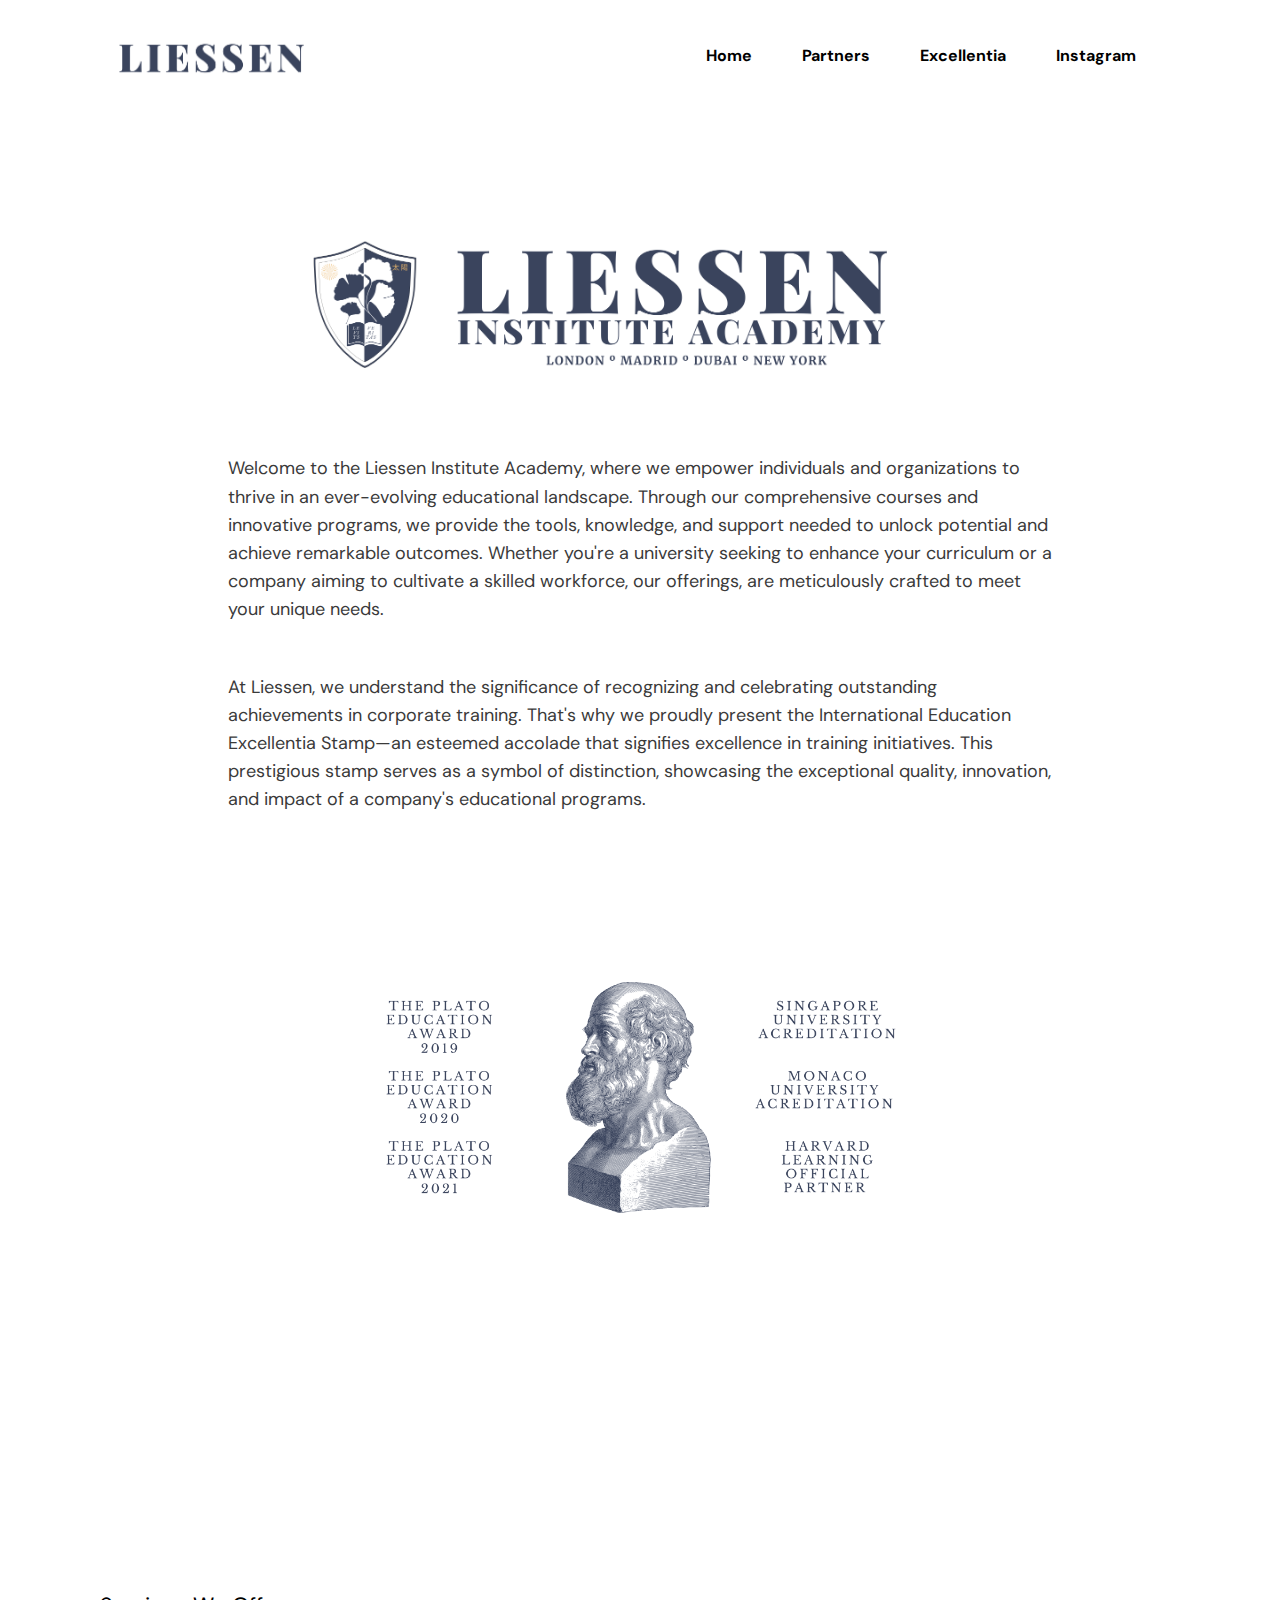
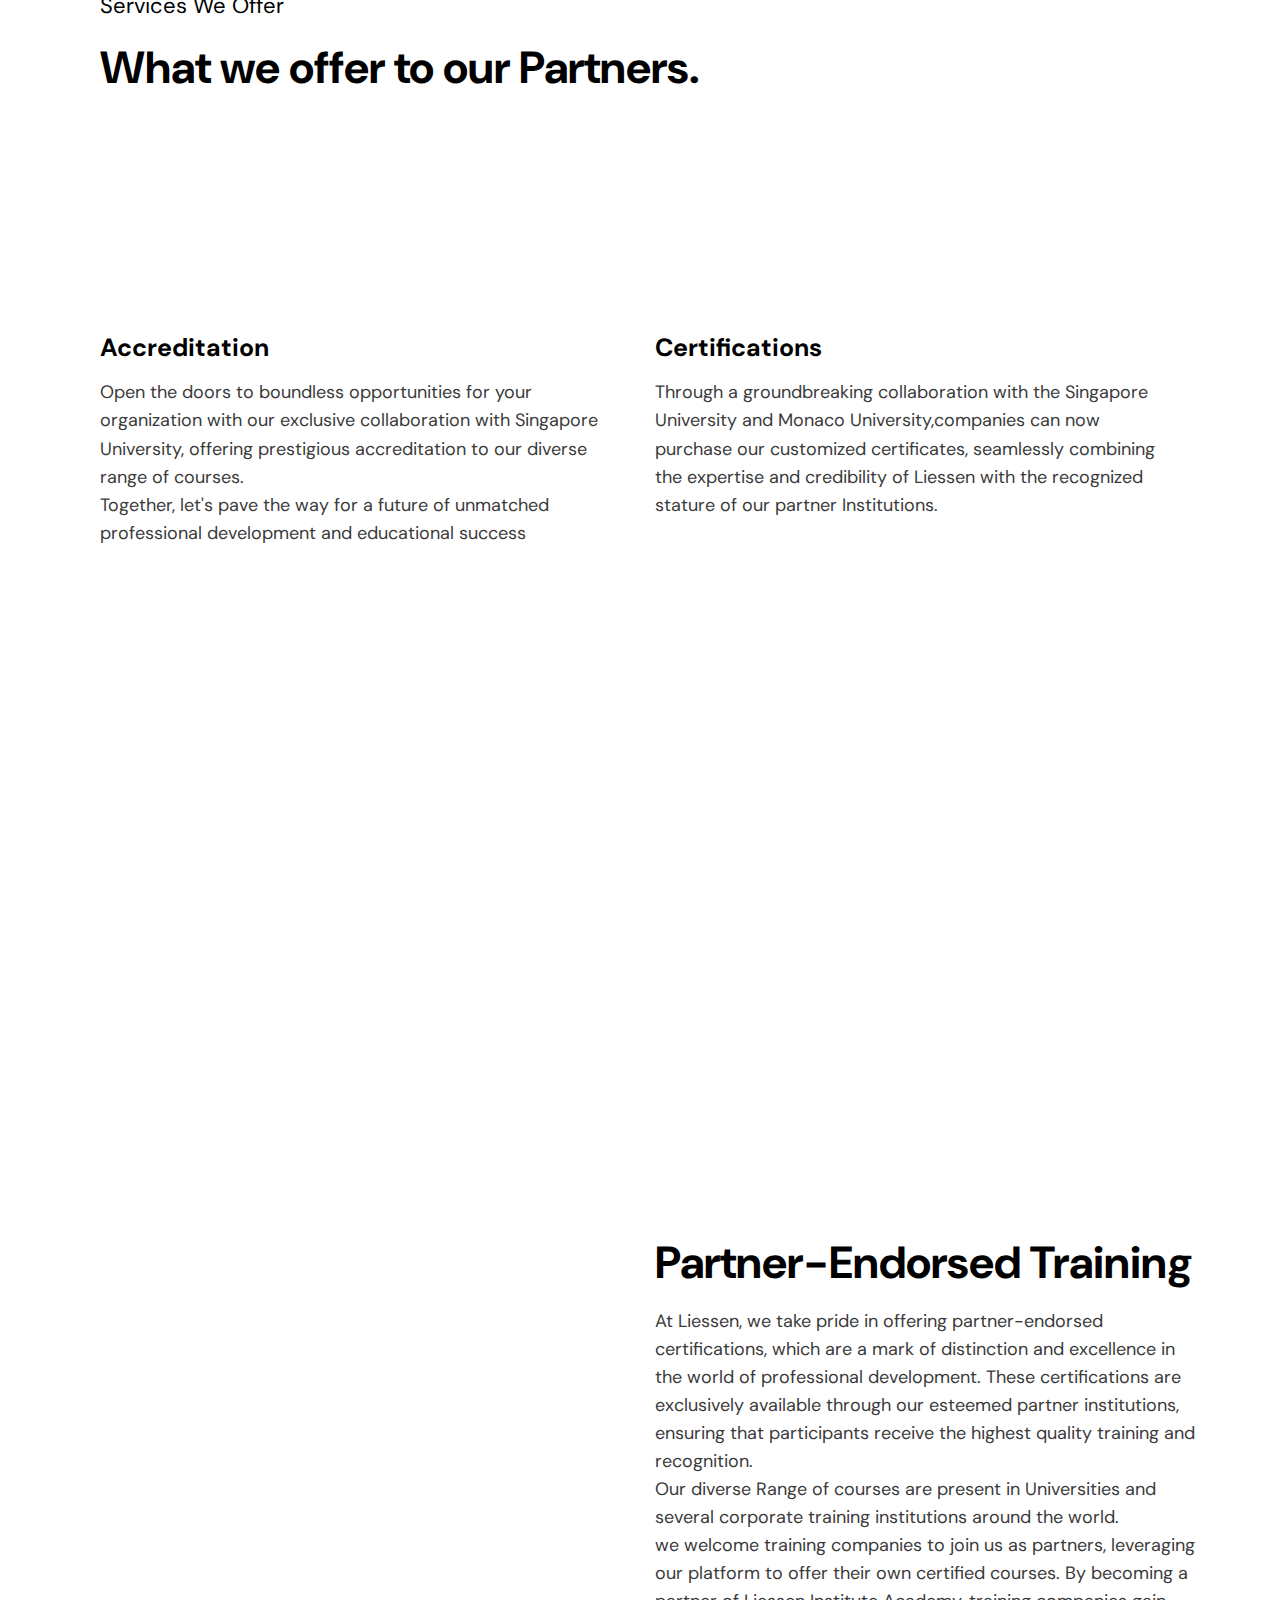
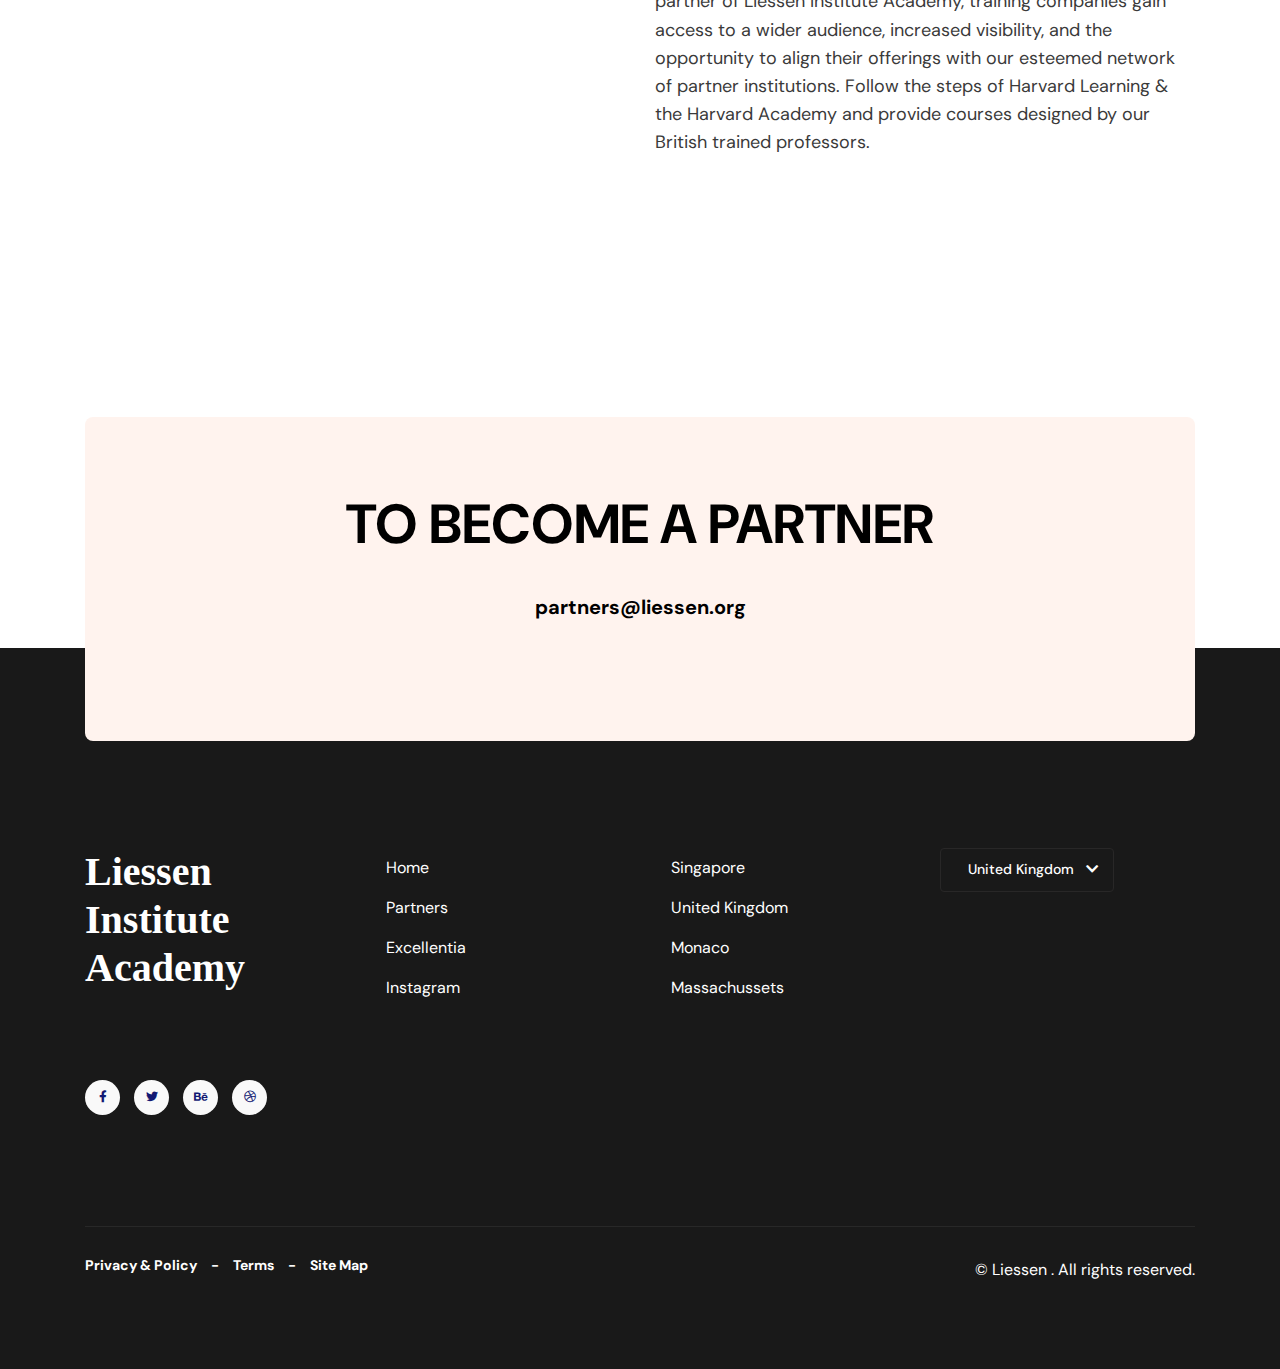
==== commit 0ae91dc8: "Update index.html" ====
--- a/index.html
+++ b/index.html
@@ -4,7 +4,7 @@
     <meta charset="UTF-8">
     <meta name="viewport" content="width=device-width, initial-scale=1.0">
     <meta http-equiv="X-UA-Compatible" content="ie=edge">
-    <title>Liessen</title>
+    <title>Liessen Institute Academy</title>
     <link rel="shortcut icon" href="logo.png">
 
     <link rel="stylesheet" href="assets/vendors/flag-icon-css/css/flag-icon.min.css">
@@ -171,31 +171,6 @@
                             </div>
                         </section>
                     </section>
-                    <section class="edica-about-clients pb-5 mb-5">
-                        <h2 class="clients-title mb-5" data-aos="fade-up">Top partners</h2>
-                        <div class="row py-4" data-aos="fade-up">
-                            <div class="col-6 col-md-2 mb-4 mb-md-0">
-                                <img src="su.png" alt="client logo" class="img-fluid" width="140px">
-                            </div>
-                            <div class="col-6 col-md-2 mb-6 mb-md-0">
-                                <img src="hl.png" alt="client logo" width="250px" class="img-fluid">
-                            </div>
-                            <div class="col-6 col-md-2 mb-4 mb-md-0">
-                                <img src="mu.png" alt="client logo" width="250px" class="img-fluid">
-                            </div>
-                            <div class="col-4 col-md-2 mb-6 mb-md-0">
-                                <img src="ha.png" alt="client logo" width="140px" class="img-fluid">
-                            </div>
-                            <div class="col-4 col-md-2 mb-6 mb-md-0">
-                                <img src="md.png" alt="client " width="250px" class="img-fluid">
-                            </div>
-                            <div class="col-4 col-md-2 mb-6 mb-md-0">
-                                <img src="w.png" alt="client " width="250px" class="img-fluid">
-                            </div>
-                        </div>
-                        <section class="blog-post-featured-img" data-aos="fade-up">
-                            <h2>&nbsp;</h2>
-                        </section>
                              <h2>&nbsp; </h2>
                              <h2>&nbsp; </h2>
 
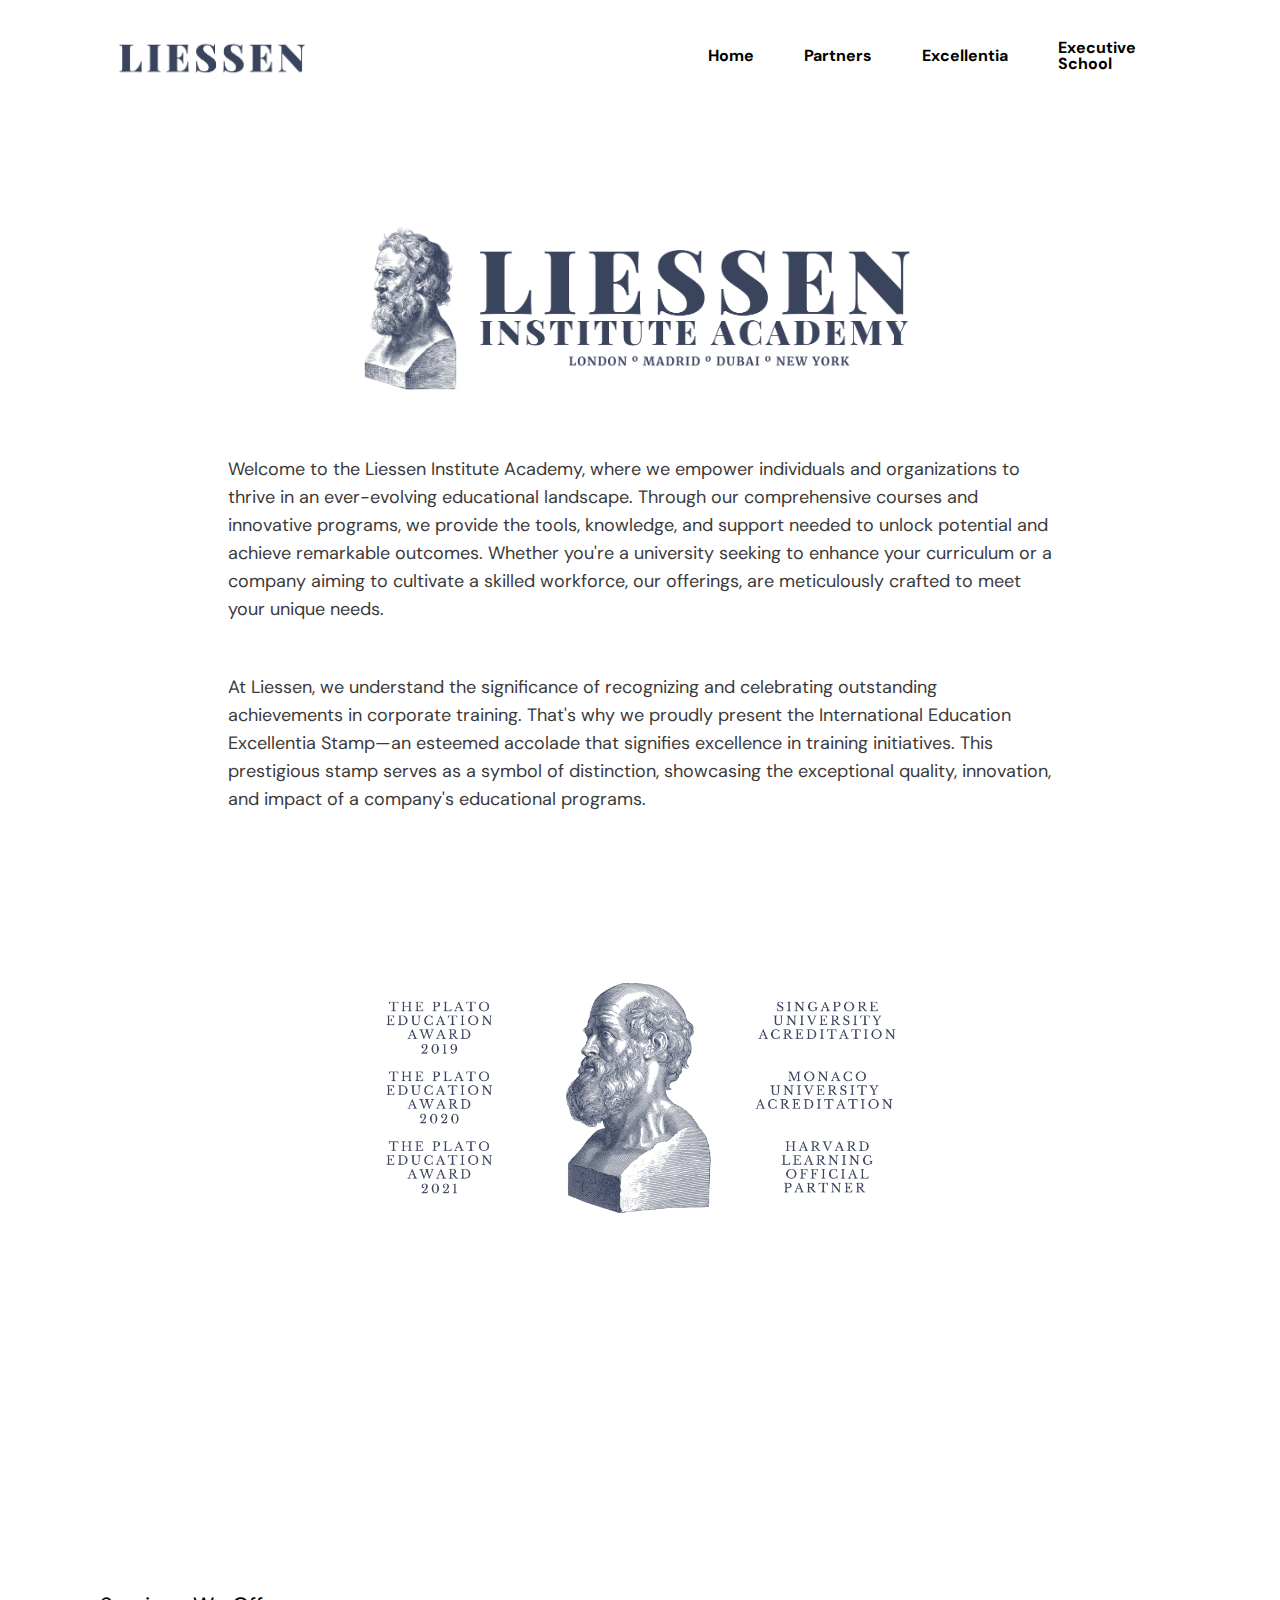
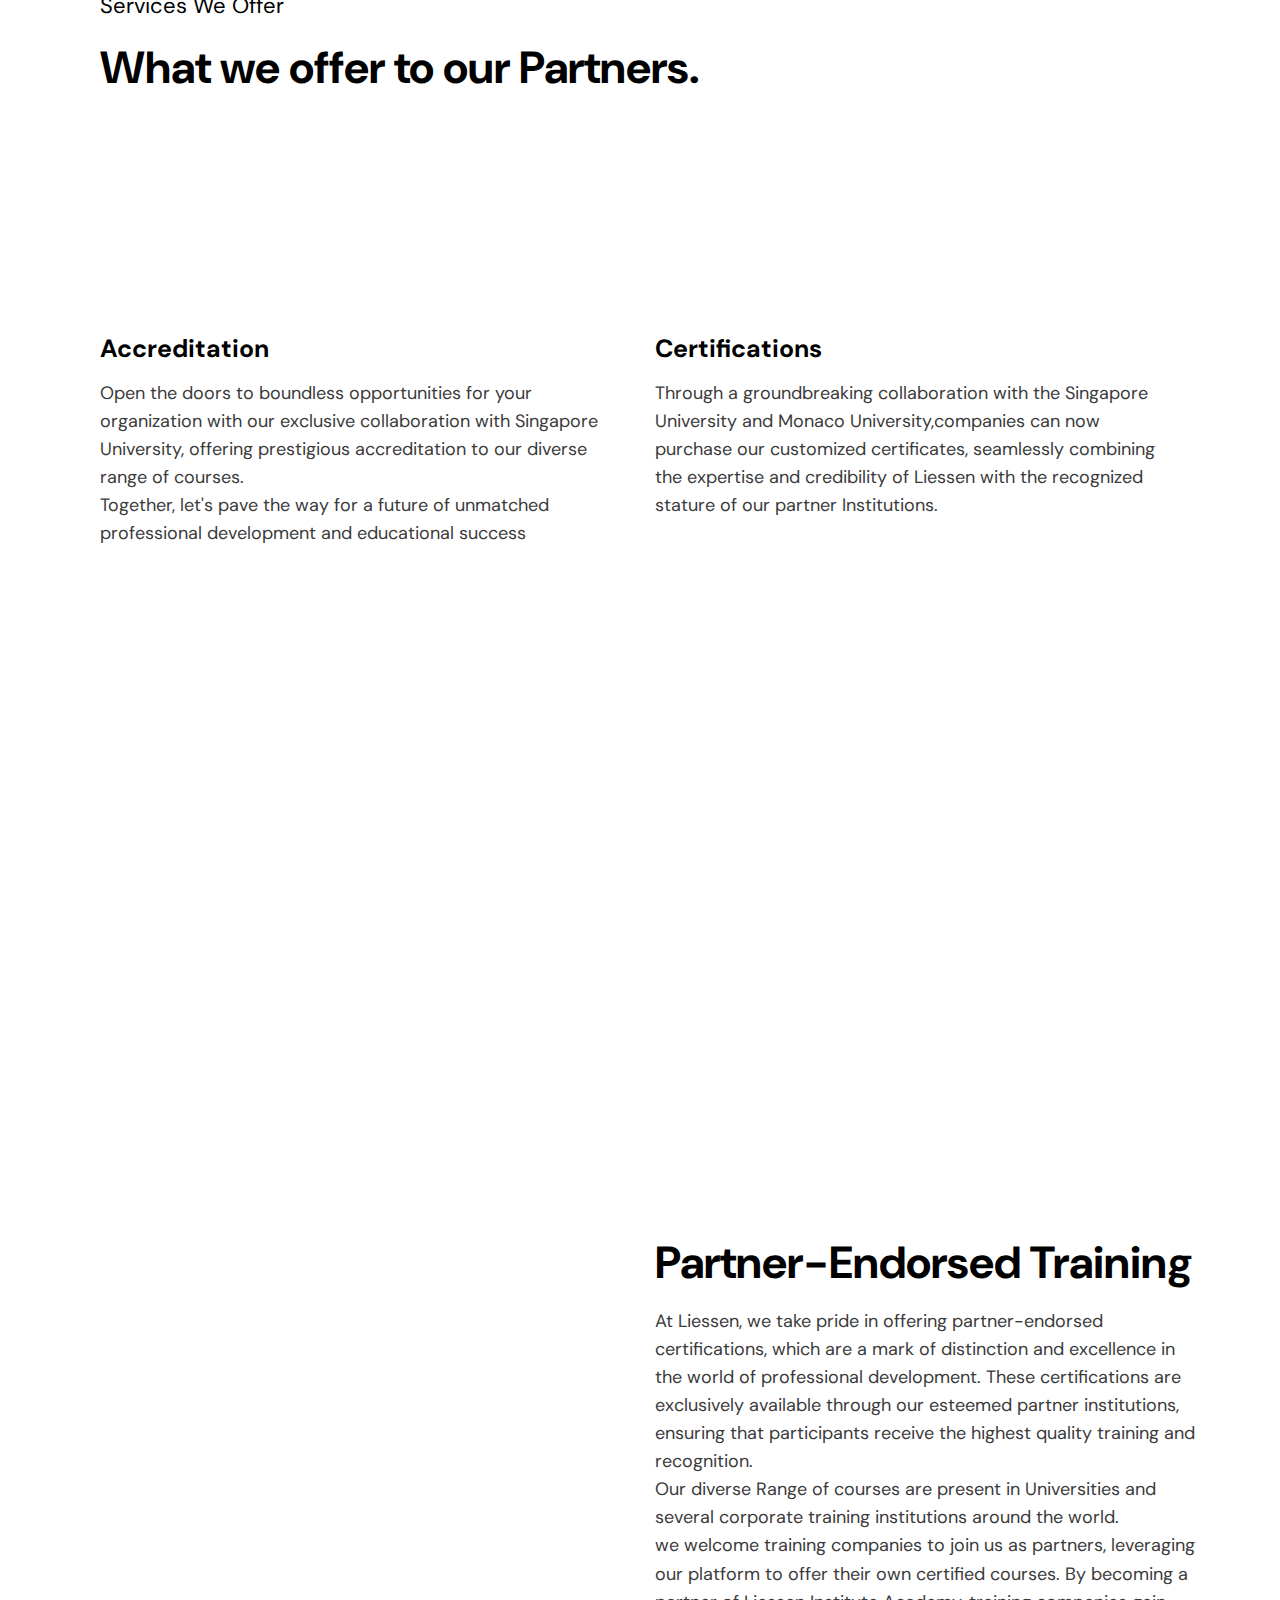
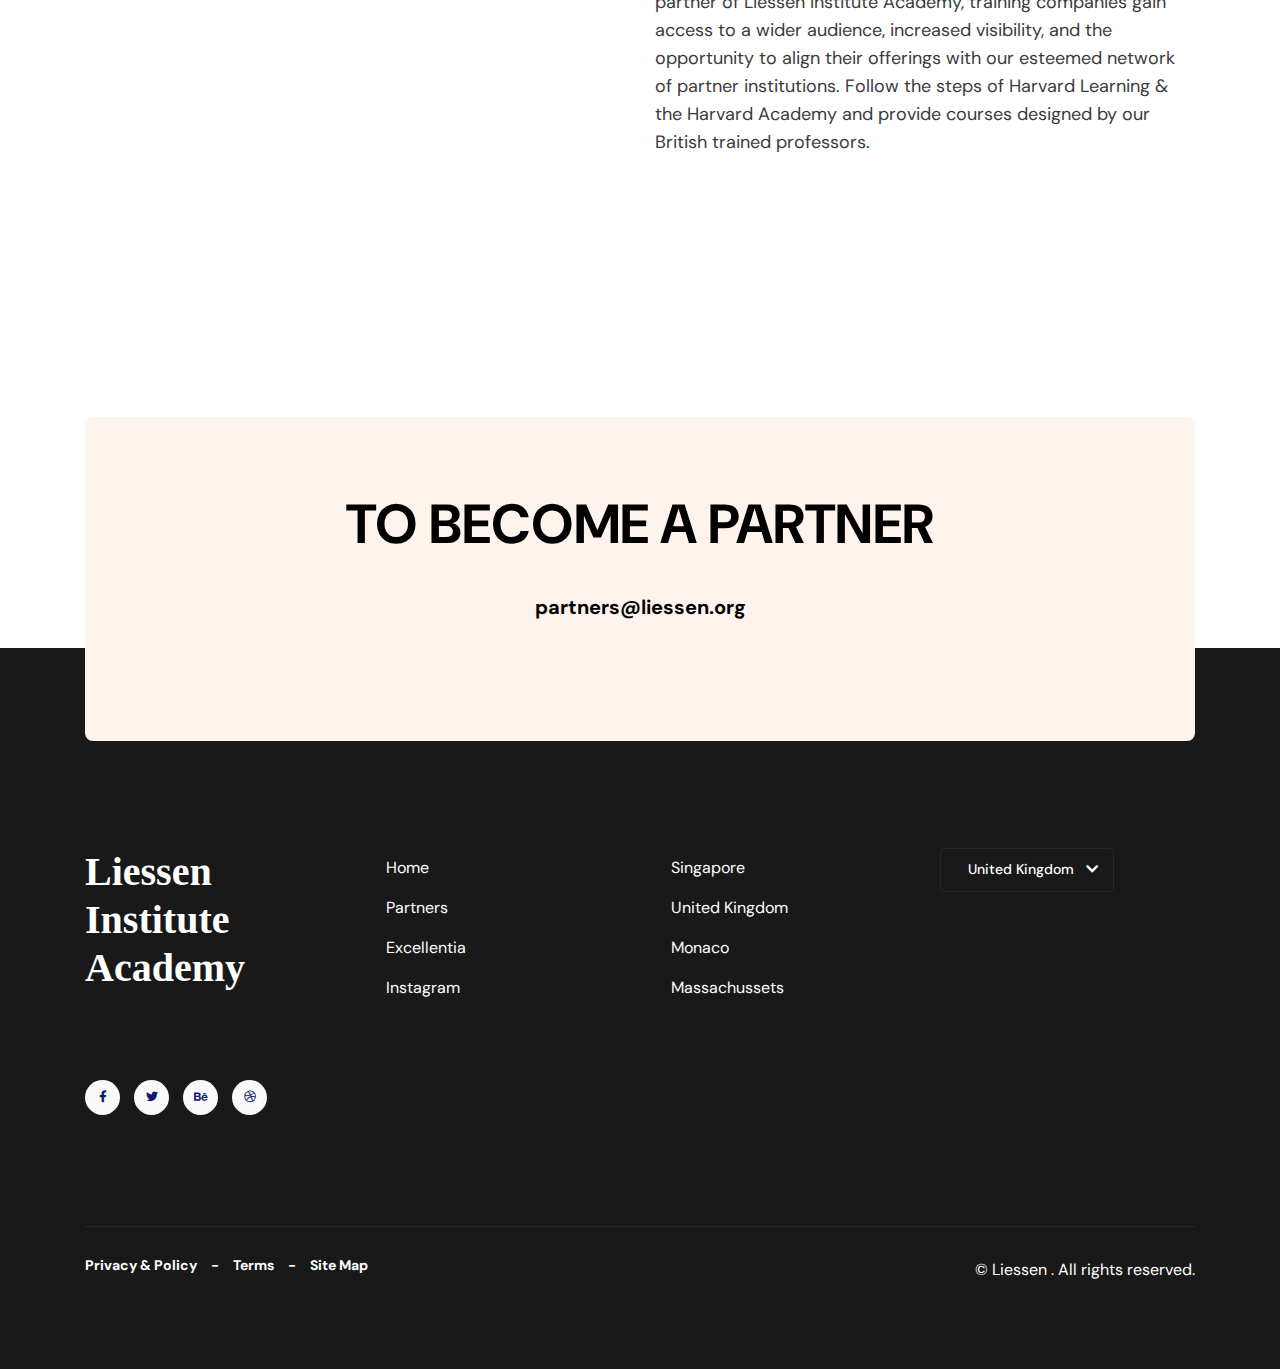
==== commit 2e936c9f: "Update index.html" ====
--- a/index.html
+++ b/index.html
@@ -36,7 +36,7 @@
                     </ul>
                     <ul class="navbar-nav mt-2 mt-lg-0">
                         <li class="nav-item">
-                            <a class="nav-link" href="https://www.instagram.com/instituteacademy/" target ="null">Instagram</a>
+                            <a class="nav-link" href="http://www.lexecutiveschool.com/" target ="null">Executive School</a>
                         </li>
                     </ul>
                 </div>
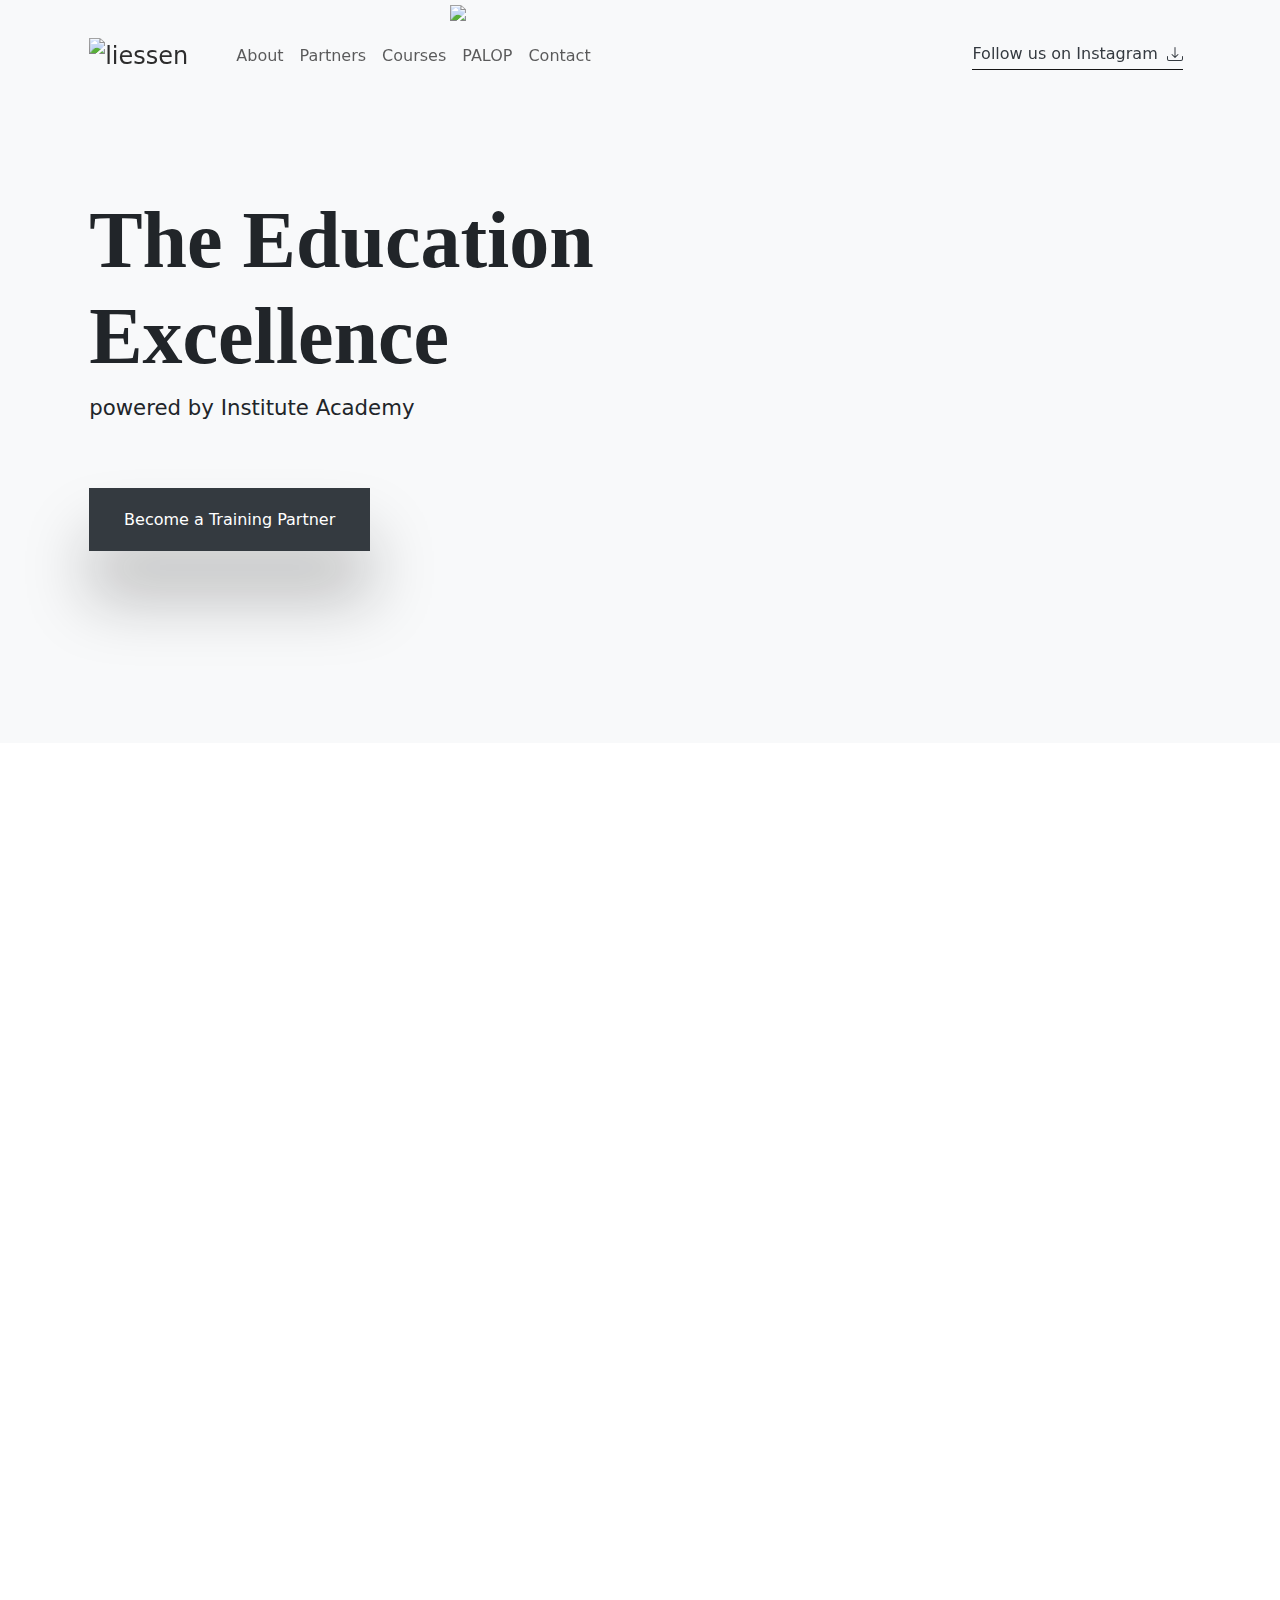
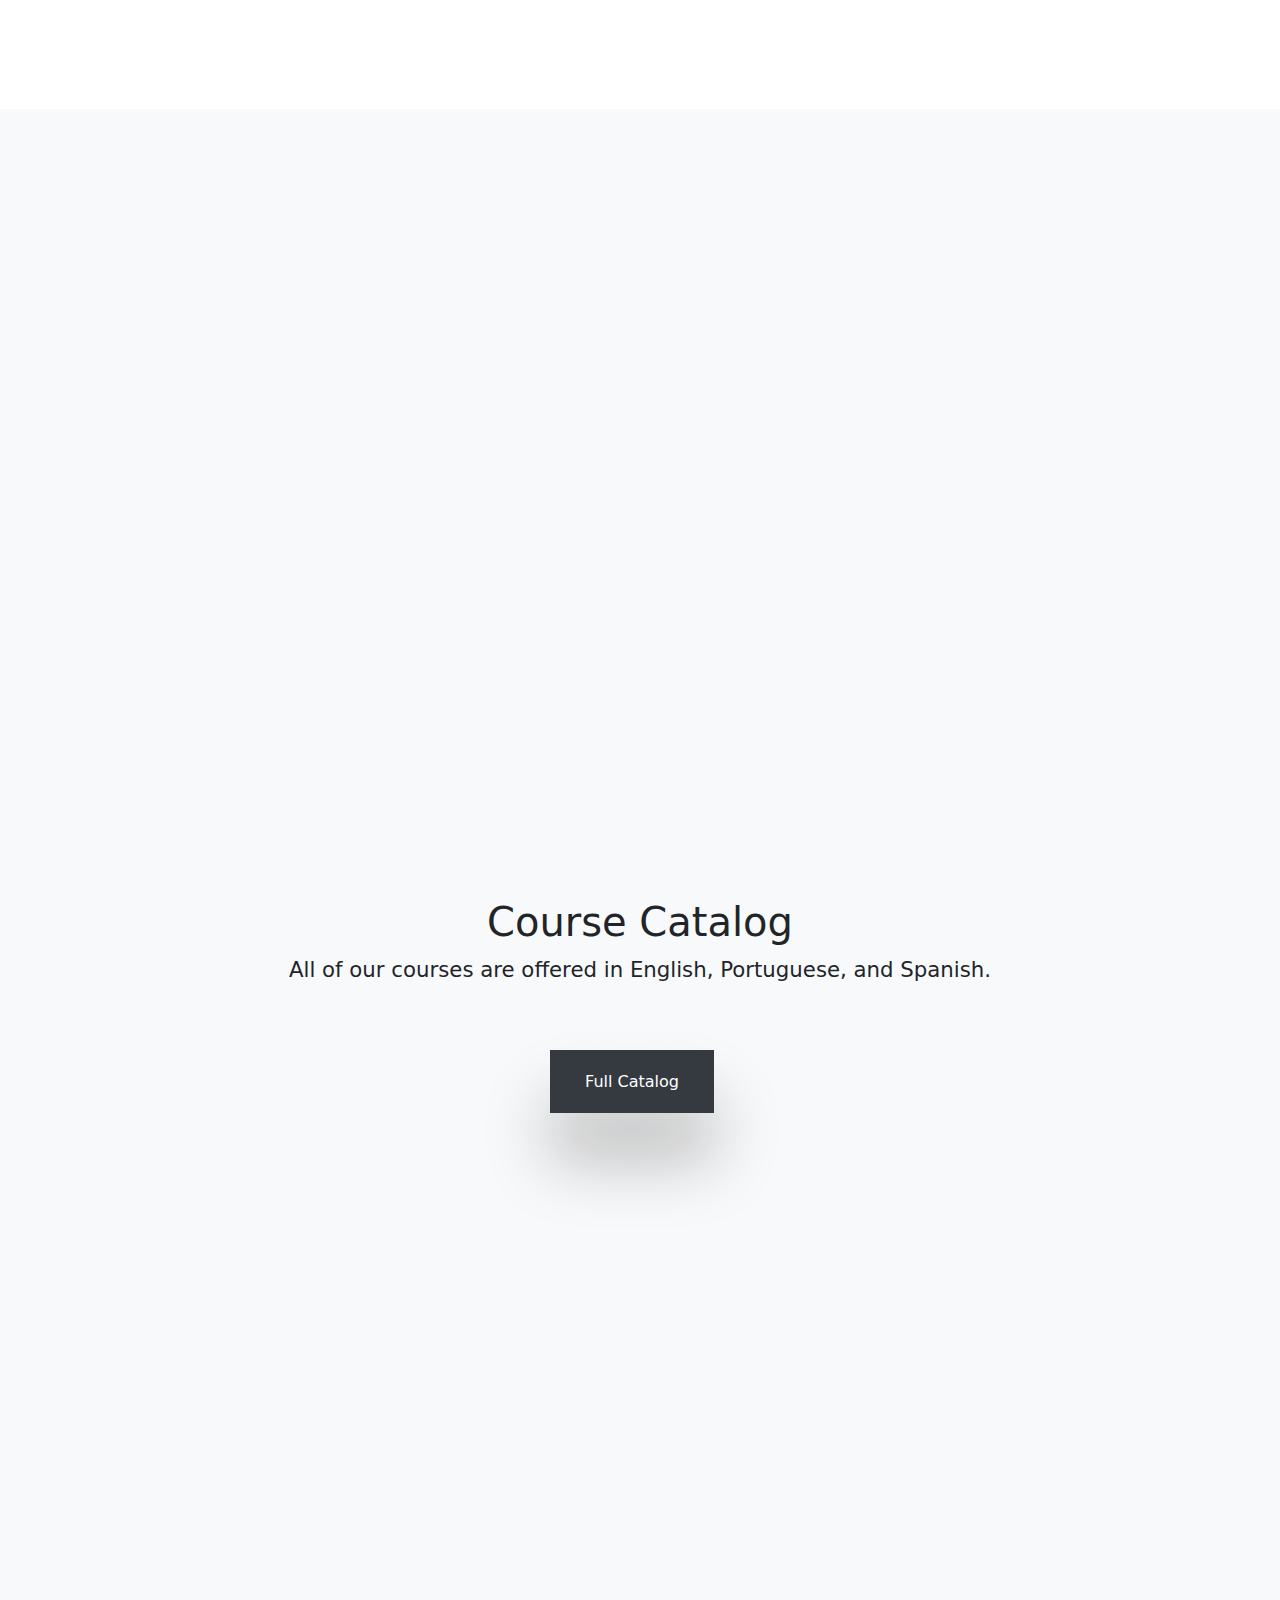
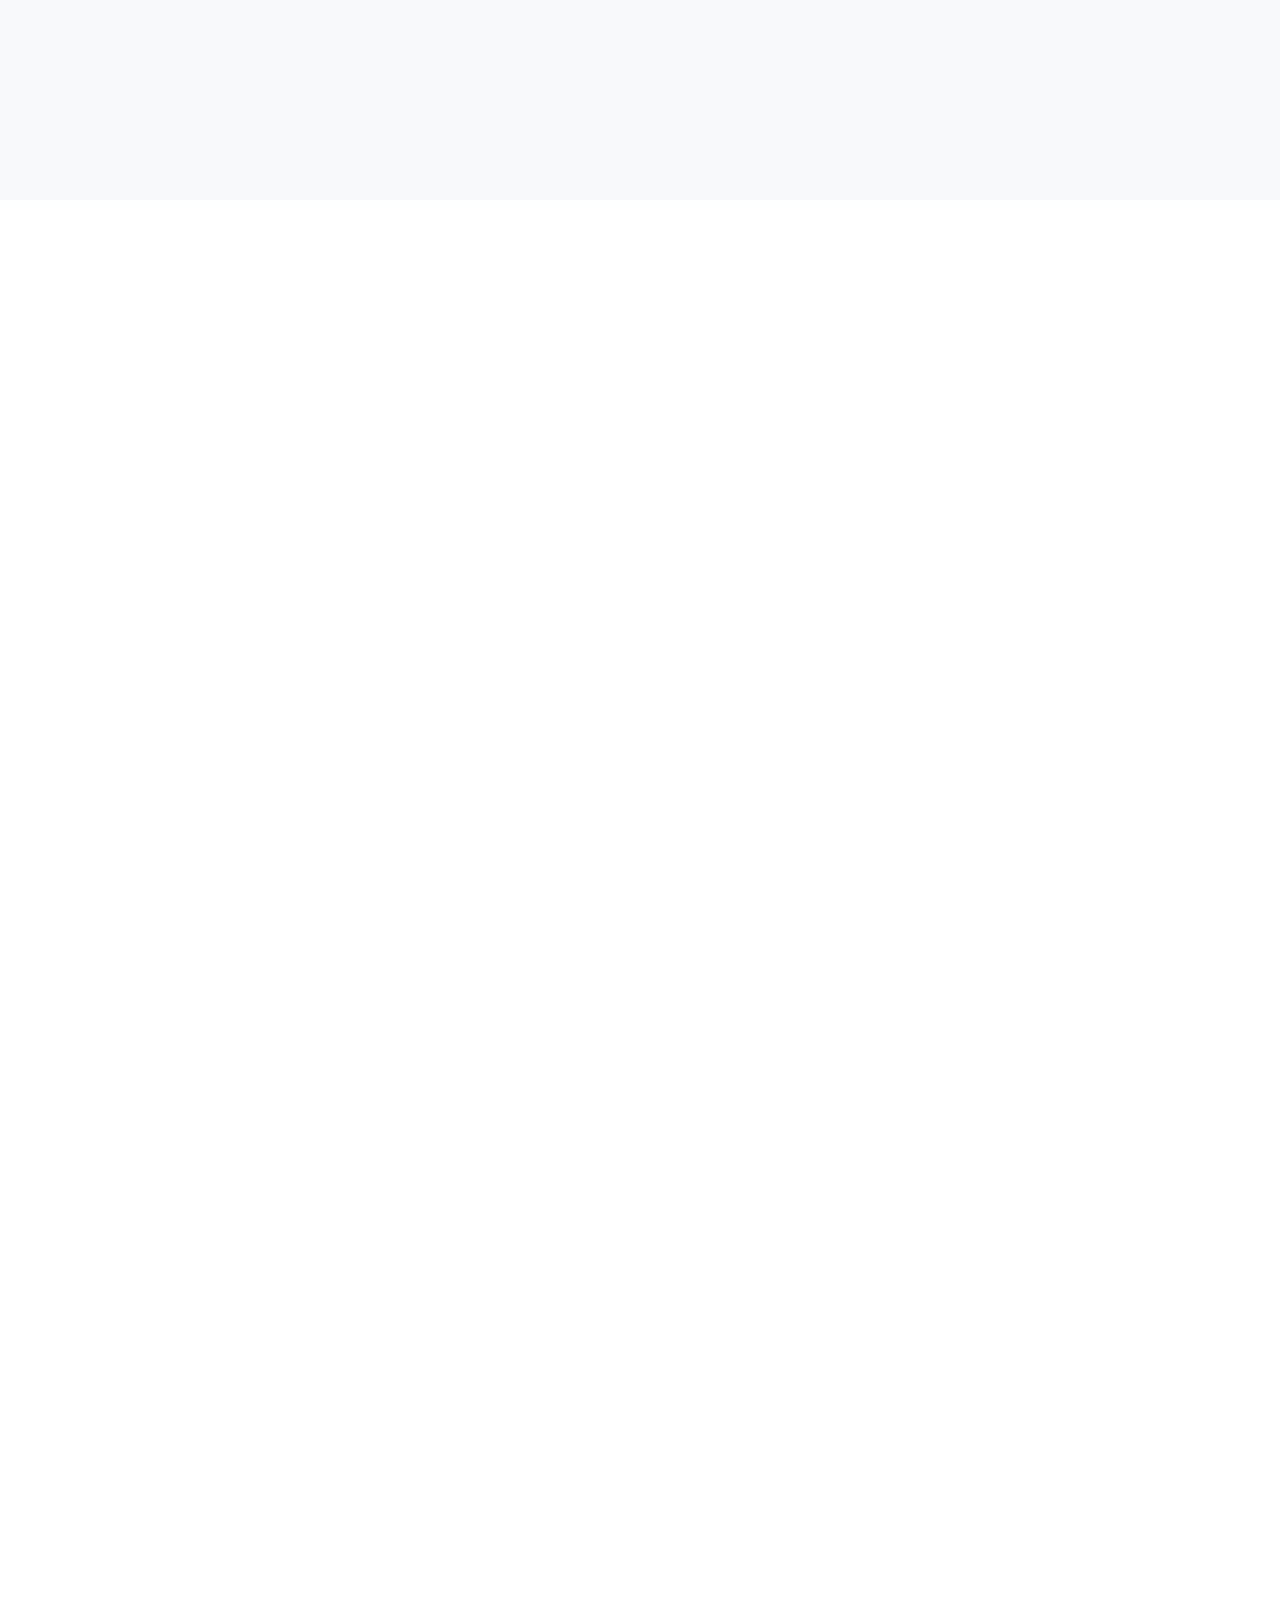
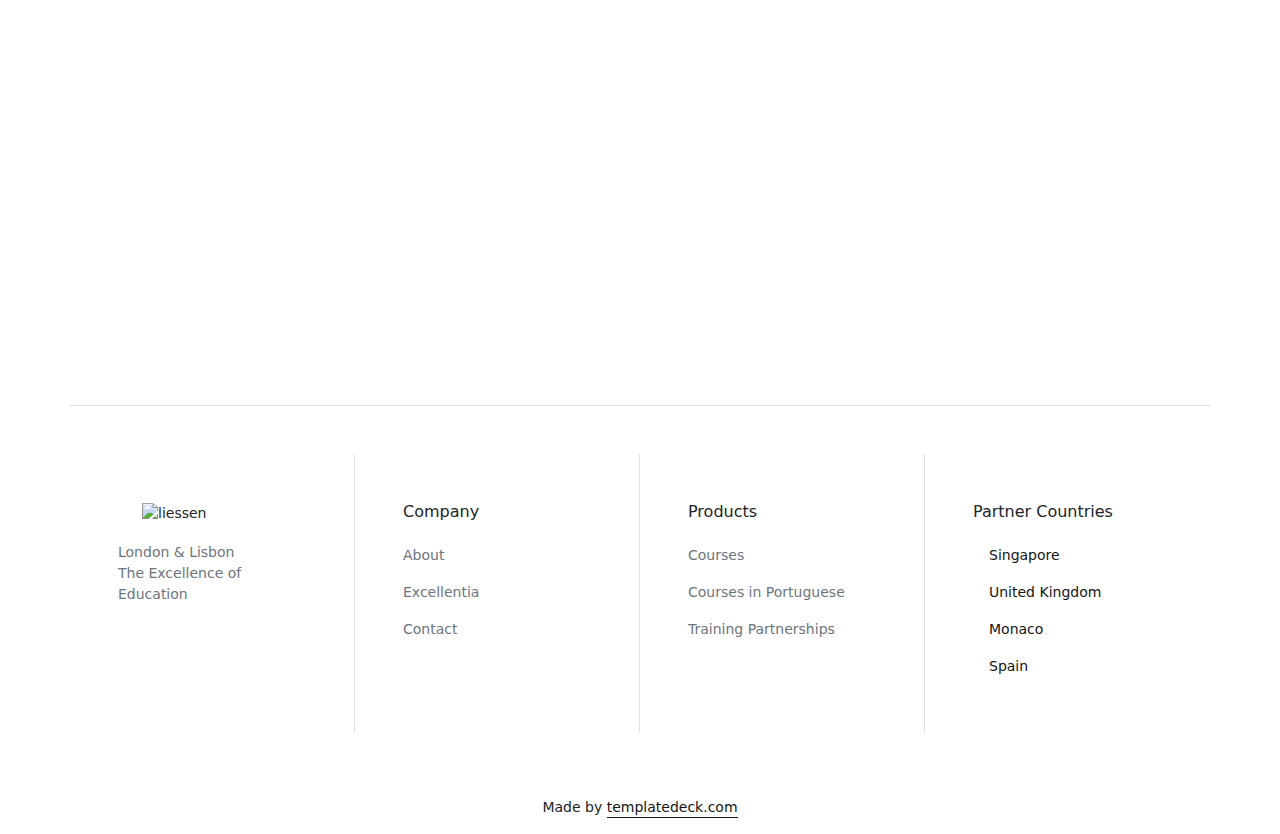
==== commit b8e10e2a: "Add files via upload" ====
--- a/index.html
+++ b/index.html
@@ -1,268 +1,532 @@
-<!DOCTYPE html>
-<html lang="en">
-<head>
-    <meta charset="UTF-8">
-    <meta name="viewport" content="width=device-width, initial-scale=1.0">
-    <meta http-equiv="X-UA-Compatible" content="ie=edge">
-    <title>Liessen Institute Academy</title>
-    <link rel="shortcut icon" href="logo.png">
-
-    <link rel="stylesheet" href="assets/vendors/flag-icon-css/css/flag-icon.min.css">
-    <link rel="stylesheet" href="assets/vendors/font-awesome/css/all.min.css">
-    <link rel="stylesheet" href="assets/vendors/aos/aos.css">
-    <link rel="stylesheet" href="assets/css/style.css">
-    <script src="assets/vendors/jquery/jquery.min.js"></script>
-    <script src="assets/js/loader.js"></script>
-</head>
-<body>
-    <header class="edica-header">
-        <div class="container">
-            <nav class="navbar navbar-expand-lg navbar-light">
-                <a class="navbar-brand" href="index.html"><img style ="max-width:35%;" src="menu.png" alt="Edica"></a>
-                <button class="navbar-toggler d-lg-none" type="button" data-toggle="collapse" data-target="#edicaMainNav" aria-controls="collapsibleNavId" aria-expanded="false" aria-label="Toggle navigation">
-                    <span class="navbar-toggler-icon"></span>
-                </button>
-                <div class="collapse navbar-collapse" id="edicaMainNav">
-                    <ul class="navbar-nav mx-auto mt-2 mt-lg-0">
-                        <li class="nav-item">
-                            <a class="nav-link" href="index.html">Home <span class="sr-only">(current)</span></a>
-                        </li>
-                        <li class="nav-item">
-                            <a class="nav-link" href="partners.html">Partners</a>
-                        </li>
-                        <li class="nav-item">
-                            <a class="nav-link" href="excellentia.html">Excellentia</a>
-                        </li>
-                    </ul>
-                    <ul class="navbar-nav mt-2 mt-lg-0">
-                        <li class="nav-item">
-                            <a class="nav-link" href="http://www.lexecutiveschool.com/" target ="null">Executive School</a>
-                        </li>
-                    </ul>
+<!doctype html>
+<html class="h-100" lang="en">
+
+  <head>
+      <meta charset="utf-8">
+  <meta name="viewport" content="width=device-width,initial-scale=1,shrink-to-fit=no">
+  <meta name="description" content="A growing collection of ready to use components for the CSS framework Bootstrap 5">
+  <link rel="apple-touch-icon" sizes="180x180" href="img/apple-touch-icon.png">
+  <link rel="icon" type="image/png" sizes="32x32" href="img/favicon-32x32.png">
+  <link rel="icon" type="image/png" sizes="16x16" href="img/favicon-16x16.png">
+  <link rel="icon" type="image/png" sizes="96x96" href="img/favicon.png">
+  <meta name="author" content="Holger Koenemann">
+  <meta name="generator" content="Eleventy v2.0.0">
+  <meta name="HandheldFriendly" content="true">
+  <title>Liessen Institute Academy</title>
+  <link rel="stylesheet" href="css/theme.min.css">
+
+   <style>
+
+/* inter-300 - latin */
+@font-face {
+  font-family: 'Inter';
+  font-style: normal;
+  font-weight: 300;
+  font-display: swap;
+  src: local(''),
+       url('./fonts/inter-v12-latin-300.woff2') format('woff2'), /* Chrome 26+, Opera 23+, Firefox 39+ */
+       url('./fonts/inter-v12-latin-300.woff') format('woff'); /* Chrome 6+, Firefox 3.6+, IE 9+, Safari 5.1+ */
+}
+
+@font-face {
+  font-family: 'Inter';
+  font-style: normal;
+  font-weight: 500;
+  font-display: swap;
+  src: local(''),
+       url('./fonts/inter-v12-latin-500.woff2') format('woff2'), /* Chrome 26+, Opera 23+, Firefox 39+ */
+       url('./fonts/inter-v12-latin-500.woff') format('woff'); /* Chrome 6+, Firefox 3.6+, IE 9+, Safari 5.1+ */
+}
+@font-face {
+  font-family: 'Inter';
+  font-style: normal;
+  font-weight: 700;
+  font-display: swap;
+  src: local(''),
+       url('./fonts/inter-v12-latin-700.woff2') format('woff2'), /* Chrome 26+, Opera 23+, Firefox 39+ */
+       url('./fonts/inter-v12-latin-700.woff') format('woff'); /* Chrome 6+, Firefox 3.6+, IE 9+, Safari 5.1+ */
+}
+
+</style>
+
+  </head>
+
+  <body data-bs-spy="scroll" data-bs-target="#navScroll">
+
+    <nav id="navScroll" class="navbar navbar-expand-lg navbar-light fixed-top" tabindex="0">
+  <div href="index.html" class="container">
+    <a  href="index.html" class="navbar-brand pe-4 fs-4" href="/">
+  <span href="index.html" ><img href="index.html" style ="max-width:110px;" src="https://i.ibb.co/Jp63Ds6/liessen.png" alt="liessen" border="0"></span>
+</a>
+
+
+    <div class="collapse navbar-collapse" id="navbarSupportedContent">
+      <ul class="navbar-nav me-auto mb-2 mb-lg-0">
+      <li class="nav-item">
+    <a class="nav-link" href="about.html" aria-label="Brings you to the frontpage">
+      About
+    </a>
+  </li>
+  <li class="nav-item">
+    <a class="nav-link" href="partners.html">
+      Partners
+    </a>
+  </li>
+  <li class="nav-item">
+    <a class="nav-link" href="courses.html">
+      Courses
+    </a>
+  </li>
+  <li class="nav-item">
+    <a class="nav-link" href="palop.html">
+      PALOP
+    </a>
+  </li>
+  <li class="nav-item">
+    <a class="nav-link" href="contact.html">
+      Contact
+    </a>
+  </li>
+
+    </ul>
+      <a href="https://www.instagram.com/instituteacademy/" data-splitbee-event="Click Download" aria-label="Follow us on Instagram" class="link-dark pb-1 link-fancy me-2">
+        Follow us on Instagram     <svg xmlns="http://www.w3.org/2000/svg" width="16" height="16" fill="currentColor" class="bi bi-download ms-1" viewBox="0 0 16 16">
+                <path d="M.5 9.9a.5.5 0 0 1 .5.5v2.5a1 1 0 0 0 1 1h12a1 1 0 0 0 1-1v-2.5a.5.5 0 0 1 1 0v2.5a2 2 0 0 1-2 2H2a2 2 0 0 1-2-2v-2.5a.5.5 0 0 1 .5-.5z"/>
+                <path d="M7.646 11.854a.5.5 0 0 0 .708 0l3-3a.5.5 0 0 0-.708-.708L8.5 10.293V1.5a.5.5 0 0 0-1 0v8.793L5.354 8.146a.5.5 0 1 0-.708.708l3 3z"/>
+              </svg>
+      </a>
+
+    </div>
+</div>
+</nav>
+
+    <main>
+      <div class="w-100 overflow-hidden bg-gray-100" id="top">
+
+<div class="container position-relative">
+  <div class="col-12 col-lg-8 mt-0 h-100 position-absolute top-0 end-0 bg-cover" data-aos="fade-left"
+   style="background-image: https://i.ibb.co/LSKj9qx/logo.png"><img src="https://i.ibb.co/LSKj9qx/logo.png">
+
+  </div>
+    <div class="row">
+
+<div class="col-lg-7 py-vh-6 position-relative" data-aos="fade-right">
+  <h1 style="font-family:playfair;" class="display-1 fw-bold mt-5">The Education Excellence</h1>
+  <p class="lead">powered by Institute Academy</p>
+  <a href="partners.html" class="btn btn-dark btn-xl shadow me-3 rounded-0 my-5">Become a Training Partner</a>
+</div>
+
+
+
+</div>
+</div>
+
+</div>
+
+<div class="py-vh-5 w-100 overflow-hidden" id="services">
+  <div class="container">
+      <div class="row d-flex justify-content-end">
+<div class="col-lg-8" data-aos="fade-down"><h2 class="display-6">Welcome to Liessen, where we empower
+  individuals and
+  organizations to thrive in an ever-evolving educational landscape. </h2></div>
+</div>
+<div class="row d-flex align-items-center">
+<div class="col-md-6 col-lg-4" data-aos="fade-up" data-aos-delay="200">
+  <span class="h5 fw-lighter">01.</span>
+  <h3 class="py-5 border-top border-dark">Liessen Executive School.</h3>
+<p>Liessen Executive School, one of the top training schools in the world renowned for delivering exceptional programs in
+  business, human resources, ESG (Environmental, Social, and Governance), and soft skills development. With a focus on
+  practical and relevant training, Liessen Executive School equips professionals with
+  the essential knowledge and skills necessary to excel in today's competitive landscape. </p>
+  <a href="#" class="link-fancy">Learn more
+  </a>
+</div>
+
+<div class="col-md-6 col-lg-4 py-vh-4 pb-0" data-aos="fade-up" data-aos-delay="400">
+  <span class="h5 fw-lighter">02.</span>
+  <h3 class="py-5 border-top border-dark">Training Partnerships</h3>
+<p>At Liessen, we take pride in offering partner-endorsed certifications, which are a mark of distinction and excellence
+  in the world of professional development. These certifications are exclusively available through our esteemed partner
+  institutions, ensuring that participants receive the highest quality training and recognition.
+Our partners include, Training Companies, Universities, and Private High Schools.</p>
+  <a href="#" class="link-fancy">Learn more
+  </a>
+</div>
+
+<div class="col-md-6 col-lg-4 py-vh-6 pb-0" data-aos="fade-up" data-aos-delay="600">
+  <span class="h5 fw-lighter">03.</span>
+  <h3 class="py-5 border-top border-dark">International Excellentia Accreditation</h3>
+<p>Open the doors to boundless opportunities for your organization with our exclusive collaboration with
+  Singapore University and HarvardLearning, offering prestigious accreditation to our diverse range of courses.
+Offer your students the best Excellentia Accredited Certificates.</p>
+  <a href="#" class="link-fancy">Learn more
+  </a>
+</div>
+</div>
+
+  </div>
+</div>
+
+<div class="py-vh-4 bg-gray-100 w-100 overflow-hidden" id="aboutus">
+  <div class="container">
+
+<div class="row d-flex justify-content-between align-items-center">
+  <div class="col-lg-6">
+  <div class="row gx-5 d-flex">
+    <div class="col-md-11">
+      <div class="shadow ratio ratio-16x9 rounded bg-cover bp-center align-self-end" data-aos="fade-right"
+     >
+     <a href="https://ibb.co/7RcvXwK">
+      <img src="https://i.ibb.co/6sLyGSJ/excellentia.png" alt="excellentia" border="0">
+     </a>
+      </div>
+    </div>
+
+  </div>
+</div>
+<div class="col-lg-4">
+  <h3 class="py-5 border-top border-dark" data-aos="fade-left">Liessen is proudly certified and accredited by the International Excellentia Education
+    Stamp in partnership with Harvard Learning.</h3>
+  <p data-aos="fade-left" data-aos-delay="200">This esteemed recognition serves as a testament to the dedication and
+    commitment of companies towards
+    continuous improvement and the relentless pursuit of excellence
+  </p>
+  <p>
+    <a href="#" class="link-fancy link-dark" data-aos="fade-left" data-aos-delay="400">Learn more
+    </a>
+  </p>
+</div>
+</div>
+
+  </div>
+</div>
+
+<div class="bg-light w-100 overflow-hidden" id="testimonials">
+  <div class="container py-vh-6">
+    <div class="row d-flex justify-content-center">
+      <div class="col-12 col-lg-10 col-xl-8 text-center">
+  <h2 class="display-6">Course Catalog</h2>
+  <p class="lead">All of our courses are offered in English, Portuguese, and Spanish.</p>
+  <div style =" margin: auto;
+  width: 50%;"><a href="courses.html" class="btn btn-dark btn-xl shadow me-3 rounded-0 my-5">Full Catalog</a></div>
+</div>
+<div class="col-12 mt-4">
+  <div class="row row-cols-1 row-cols-md-2 g-5 d-flex align-items-center">
+
+    <div class="col-12 col-lg-6 col-xl-4" data-aos="fade-right">
+      <div class="card p-4 mt-3 border-0">
+        <div class="card-body">
+          <div class="text-dark py-2 fs-3"><svg xmlns="http://www.w3.org/2000/svg" width="16" height="16" fill="currentColor" class="bi bi-star-fill" viewBox="0 0 16 16">
+  <path d="M3.612 15.443c-.386.198-.824-.149-.746-.592l.83-4.73L.173 6.765c-.329-.314-.158-.888.283-.95l4.898-.696L7.538.792c.197-.39.73-.39.927 0l2.184 4.327 4.898.696c.441.062.612.636.282.95l-3.522 3.356.83 4.73c.078.443-.36.79-.746.592L8 13.187l-4.389 2.256z"/>
+</svg>
+
+<svg xmlns="http://www.w3.org/2000/svg" width="16" height="16" fill="currentColor" class="bi bi-star-fill" viewBox="0 0 16 16">
+  <path d="M3.612 15.443c-.386.198-.824-.149-.746-.592l.83-4.73L.173 6.765c-.329-.314-.158-.888.283-.95l4.898-.696L7.538.792c.197-.39.73-.39.927 0l2.184 4.327 4.898.696c.441.062.612.636.282.95l-3.522 3.356.83 4.73c.078.443-.36.79-.746.592L8 13.187l-4.389 2.256z"/>
+</svg>
+
+<svg xmlns="http://www.w3.org/2000/svg" width="16" height="16" fill="currentColor" class="bi bi-star-fill" viewBox="0 0 16 16">
+  <path d="M3.612 15.443c-.386.198-.824-.149-.746-.592l.83-4.73L.173 6.765c-.329-.314-.158-.888.283-.95l4.898-.696L7.538.792c.197-.39.73-.39.927 0l2.184 4.327 4.898.696c.441.062.612.636.282.95l-3.522 3.356.83 4.73c.078.443-.36.79-.746.592L8 13.187l-4.389 2.256z"/>
+</svg>
+
+<svg xmlns="http://www.w3.org/2000/svg" width="16" height="16" fill="currentColor" class="bi bi-star-fill" viewBox="0 0 16 16">
+  <path d="M3.612 15.443c-.386.198-.824-.149-.746-.592l.83-4.73L.173 6.765c-.329-.314-.158-.888.283-.95l4.898-.696L7.538.792c.197-.39.73-.39.927 0l2.184 4.327 4.898.696c.441.062.612.636.282.95l-3.522 3.356.83 4.73c.078.443-.36.79-.746.592L8 13.187l-4.389 2.256z"/>
+</svg>
+<svg xmlns="http://www.w3.org/2000/svg" width="16" height="16" fill="currentColor" class="bi bi-star-fill" viewBox="0 0 16 16">
+  <path d="M3.612 15.443c-.386.198-.824-.149-.746-.592l.83-4.73L.173 6.765c-.329-.314-.158-.888.283-.95l4.898-.696L7.538.792c.197-.39.73-.39.927 0l2.184 4.327 4.898.696c.441.062.612.636.282.95l-3.522 3.356.83 4.73c.078.443-.36.79-.746.592L8 13.187l-4.389 2.256z"/>
+</svg>
+</div>
+          <blockquote class="blockquote">
+            <h2>Executive Certificate in Strategic Leadership</h2>
+<p>Unlock Your Leadership Potential</p>
+          </blockquote>
+          <div class="d-flex justify-content-between border-top pt-3">
+            <div>
+              <span class="h6 fw-5">1660€</span> </br>
+
+
+            </div>          </div>
+        </div>
+      </div>
+    </div>
+
+    <div class="col-12 col-lg-6 col-xl-4">
+      <div class="card p-4 shadow mt-3 border-0" data-aos="fade-down">
+        <div class="card-body">
+          <div class="text-dark py-2 fs-3"><svg xmlns="http://www.w3.org/2000/svg" width="16" height="16" fill="currentColor" class="bi bi-star-fill" viewBox="0 0 16 16">
+  <path d="M3.612 15.443c-.386.198-.824-.149-.746-.592l.83-4.73L.173 6.765c-.329-.314-.158-.888.283-.95l4.898-.696L7.538.792c.197-.39.73-.39.927 0l2.184 4.327 4.898.696c.441.062.612.636.282.95l-3.522 3.356.83 4.73c.078.443-.36.79-.746.592L8 13.187l-4.389 2.256z"/>
+</svg>
+
+<svg xmlns="http://www.w3.org/2000/svg" width="16" height="16" fill="currentColor" class="bi bi-star-fill" viewBox="0 0 16 16">
+  <path d="M3.612 15.443c-.386.198-.824-.149-.746-.592l.83-4.73L.173 6.765c-.329-.314-.158-.888.283-.95l4.898-.696L7.538.792c.197-.39.73-.39.927 0l2.184 4.327 4.898.696c.441.062.612.636.282.95l-3.522 3.356.83 4.73c.078.443-.36.79-.746.592L8 13.187l-4.389 2.256z"/>
+</svg>
+
+<svg xmlns="http://www.w3.org/2000/svg" width="16" height="16" fill="currentColor" class="bi bi-star-fill" viewBox="0 0 16 16">
+  <path d="M3.612 15.443c-.386.198-.824-.149-.746-.592l.83-4.73L.173 6.765c-.329-.314-.158-.888.283-.95l4.898-.696L7.538.792c.197-.39.73-.39.927 0l2.184 4.327 4.898.696c.441.062.612.636.282.95l-3.522 3.356.83 4.73c.078.443-.36.79-.746.592L8 13.187l-4.389 2.256z"/>
+</svg>
+
+<svg xmlns="http://www.w3.org/2000/svg" width="16" height="16" fill="currentColor" class="bi bi-star-fill" viewBox="0 0 16 16">
+  <path d="M3.612 15.443c-.386.198-.824-.149-.746-.592l.83-4.73L.173 6.765c-.329-.314-.158-.888.283-.95l4.898-.696L7.538.792c.197-.39.73-.39.927 0l2.184 4.327 4.898.696c.441.062.612.636.282.95l-3.522 3.356.83 4.73c.078.443-.36.79-.746.592L8 13.187l-4.389 2.256z"/>
+</svg>
+<svg xmlns="http://www.w3.org/2000/svg" width="16" height="16" fill="currentColor" class="bi bi-star-fill" viewBox="0 0 16 16">
+  <path d="M3.612 15.443c-.386.198-.824-.149-.746-.592l.83-4.73L.173 6.765c-.329-.314-.158-.888.283-.95l4.898-.696L7.538.792c.197-.39.73-.39.927 0l2.184 4.327 4.898.696c.441.062.612.636.282.95l-3.522 3.356.83 4.73c.078.443-.36.79-.746.592L8 13.187l-4.389 2.256z"/>
+</svg>
+
+</div>
+
+            <blockquote class="blockquote">
+              <h2>Executive Certificate in Advanced ESG</h2>
+              <p>Mastering Sustainable Success</p>
+            </blockquote>
+            <div class="d-flex justify-content-between border-top pt-3">
+              <div>
+                <span class="h6 fw-5">2260€</span> </br>
+                  </a>
                 </div>
-            </nav>
+          </div>
         </div>
-    </header>
-    <main class="blog-post">
-        <div class="container">
-            <h1 class="edica-page-title"><img style ="max-width:60%;" src="logo2.png" alt="blog post" class="img-fluid"></h1>
-            </section>
-            <section class="post-content">
-                <div class="row">
-                    <div class="col-lg-9 mx-auto">
-
-    <p>Welcome to the Liessen Institute Academy, where we empower individuals and organizations to thrive in an ever-evolving educational landscape.
-        Through our comprehensive courses and innovative programs, we provide the tools, knowledge, and support needed to unlock potential
-         and achieve remarkable outcomes. Whether you're a university seeking to enhance your curriculum or a company aiming to cultivate a
-          skilled workforce, our offerings, are
-          meticulously crafted to meet your unique needs.</p>
-</p>
-<p>
-    At Liessen, we understand the significance of recognizing and celebrating outstanding achievements in corporate training.
-    That's why we proudly present the International Education Excellentia Stamp—an esteemed accolade that signifies excellence in training
-     initiatives. This prestigious stamp serves as a symbol of distinction,
-     showcasing the exceptional quality, innovation, and impact of a company's educational programs.
-</p>
-<p class="edica-page-title">
-    <img style ="max-width:70%;" src="plato.png" alt="blog post" class="img-fluid">
-    </p>
-
-                    </div>
+      </div>
+    </div>
+
+    <div class="col-12 col-lg-6 col-xl-4">
+      <div class="card p-4 mt-3 border-0" data-aos="fade-left">
+        <div class="card-body">
+          <div class="text-dark py-2 fs-3"><svg xmlns="http://www.w3.org/2000/svg" width="16" height="16" fill="currentColor" class="bi bi-star-fill" viewBox="0 0 16 16">
+  <path d="M3.612 15.443c-.386.198-.824-.149-.746-.592l.83-4.73L.173 6.765c-.329-.314-.158-.888.283-.95l4.898-.696L7.538.792c.197-.39.73-.39.927 0l2.184 4.327 4.898.696c.441.062.612.636.282.95l-3.522 3.356.83 4.73c.078.443-.36.79-.746.592L8 13.187l-4.389 2.256z"/>
+</svg>
+
+<svg xmlns="http://www.w3.org/2000/svg" width="16" height="16" fill="currentColor" class="bi bi-star-fill" viewBox="0 0 16 16">
+  <path d="M3.612 15.443c-.386.198-.824-.149-.746-.592l.83-4.73L.173 6.765c-.329-.314-.158-.888.283-.95l4.898-.696L7.538.792c.197-.39.73-.39.927 0l2.184 4.327 4.898.696c.441.062.612.636.282.95l-3.522 3.356.83 4.73c.078.443-.36.79-.746.592L8 13.187l-4.389 2.256z"/>
+</svg>
+<svg xmlns="http://www.w3.org/2000/svg" width="16" height="16" fill="currentColor" class="bi bi-star-fill" viewBox="0 0 16 16">
+  <path d="M3.612 15.443c-.386.198-.824-.149-.746-.592l.83-4.73L.173 6.765c-.329-.314-.158-.888.283-.95l4.898-.696L7.538.792c.197-.39.73-.39.927 0l2.184 4.327 4.898.696c.441.062.612.636.282.95l-3.522 3.356.83 4.73c.078.443-.36.79-.746.592L8 13.187l-4.389 2.256z"/>
+</svg>
+<svg xmlns="http://www.w3.org/2000/svg" width="16" height="16" fill="currentColor" class="bi bi-star-fill" viewBox="0 0 16 16">
+  <path d="M3.612 15.443c-.386.198-.824-.149-.746-.592l.83-4.73L.173 6.765c-.329-.314-.158-.888.283-.95l4.898-.696L7.538.792c.197-.39.73-.39.927 0l2.184 4.327 4.898.696c.441.062.612.636.282.95l-3.522 3.356.83 4.73c.078.443-.36.79-.746.592L8 13.187l-4.389 2.256z"/>
+</svg>
+<svg xmlns="http://www.w3.org/2000/svg" width="16" height="16" fill="currentColor" class="bi bi-star-fill" viewBox="0 0 16 16">
+  <path d="M3.612 15.443c-.386.198-.824-.149-.746-.592l.83-4.73L.173 6.765c-.329-.314-.158-.888.283-.95l4.898-.696L7.538.792c.197-.39.73-.39.927 0l2.184 4.327 4.898.696c.441.062.612.636.282.95l-3.522 3.356.83 4.73c.078.443-.36.79-.746.592L8 13.187l-4.389 2.256z"/>
+</svg>
+
+
+</div>
+          <blockquote class="blockquote">
+            <h2>Executive Certificate in Artificial Intelligence Ethics</h2>
+              <p>Empowering Responsible Innovation</p>
+            </blockquote>
+            <div class="d-flex justify-content-between border-top pt-3">
+              <div>
+                <span class="h6 fw-5">2560€</span> </br>
+                  </a>
                 </div>
-
-
-
-                    </div>
-
-                </div>
-            </section>
+          </div>
+        </div>
+      </div>
+    </div>
+
+  </div>
+</div>
+
+    </div>
+  </div>
+</div>
+
+<div class="py-vh-5 w-100 overflow-hidden" id="numbers">
+  <div class="container">
+      <div class="row d-flex justify-content-between align-items-center">
+  <div class="col-lg-5">
+    <h3 class="py-5 border-top border-dark" data-aos="fade-right">Our magic numbers</h3>
+</div>
+<div class="col-lg-6">
+  <div class="row">
+    <div class="col-12">
+    <h2 class="display-6 mb-5" data-aos="fade-down">There are some important numbers for us.</h2>
+    </div>
+    <div class="col-lg-6" data-aos="fade-up">
+      <div class="display-1 fw-bold py-4">98%</div>
+      <p class="text-black-50">
+        Liessen Institute Academy takes immense pride in being industry-approved, with an outstanding approval rating of 98%.
+        This recognition is a testament to our unwavering
+         commitment to delivering high-quality educational programs and services. </p>
+    </div>
+    <div class="col-lg-6" data-aos="fade-up">
+      <div class="display-1 fw-bold py-4">+300</div>
+<p class="text-black-50">Requested Certificates. Through a groundbreaking collaboration with the Singapore University and Monaco University,companies can now purchase our customized certificates, seamlessly combining the expertise and credibility of Liessen with the recognized stature of our partner Institutions.</p>
+  </div>
+  </div>
+</div>
+</div>
+
+  </div>
+</div>
+
+</div>
+
+<div class="container py-vh-4 w-100 overflow-hidden">
+  <div class="row d-flex justify-content-center align-items-center">
+    <div class="col-lg-5">
+  <h3 class="py-5 border-top border-dark" data-aos="fade-right">What our clients say in Africa</h3>
+</div>
+<div class="col-md-7" data-aos="fade-left">
+  <blockquote>
+    <div class="fs-4 my-3 fw-light pt-4 border-bottom pb-3">“Os módulos foram todos muito bem apresentados por um formador qualificado e com
+      extrema capacidade para transmitir conhecimentos para o melhoramento da vida profrissional.
+      Alegro-me por saber que o meu objetivo foi cumprido.”</div>
+      <a href="palop.html" class="btn btn-dark">Catálogo de Cursos PT </a>
+    </div>
+  </blockquote>
+</div>
+
+  </div>
+</div>
+
+
+
+
+<div class="small py-vh-3 w-100 overflow-hidden">
+  <div class="container">
+    <div class="row">
+      <div class="col-md-6 col-lg-4 border-end" data-aos="fade-up">
+  <div class="d-flex">
+    <div class="col-md-3 flex-fill pt-3 pe-3 pe-md-0">
+    </div>
+    <div class="col-md-9 flex-fill">
+      <h3 class="h5 my-2">Formação empresarial</h3>
+<p>A Liessen é uma instituição reconhecida que se dedica a oferecer uma formação administrativa completa e de alta
+ qualidade, preparando os profissionais para enfrentarem os desafios do mundo dos negócios e se destacarem em suas carreiras.</p>
+    </div>
+  </div>
+</div>
+<div class="col-md-6 col-lg-4 border-end" data-aos="fade-up" data-aos-delay="200">
+  <div class="d-flex">
+    <div class="col-md-3 flex-fill pt-3 pt-3 pe-3 pe-md-0">
+    </div>
+    <div class="col-md-9 flex-fill">
+      <h3 class="h5 my-2">Certificado Internacional</h3>
+<p>A Liessen é a única instituição credenciada pela Singapore University, Monaco University e HarvardLearning e possui o selo
+  de excelência da Excellentia, garantindo aos estudantes uma formação administrativa de qualidade incomparável.</p>
+    </div>
+  </div>
+</div>
+
+<div class="col-md-6 col-lg-4" data-aos="fade-up" data-aos-delay="400">
+  <div class="d-flex">
+    <div class="col-md-3 flex-fill pt-3 pt-3 pe-3 pe-md-0">
+
+    </div>
+    <div class="col-md-9 flex-fill">
+      <h3 class="h5 my-2">Contact US</h3>
+<p>Para agendar formações ou pedir orçamentos:</br>liesen@europe.com<br> liessen@safrica.com</p>
+   </div>
+  </div>
+</div>
+
+    </div>
+  </div>
+</div>
+
+<div class="container py-vh-3 border-top" data-aos="fade" data-aos-delay="200">
+  <div class="row d-flex justify-content-center">
+    <div class="col-12 col-lg-8 text-center">
+      <h3 class="fs-2 fw-light">Contact US
+    </h3>
+  <p>info@liessen.org</p>
+  </div>
+
+      </div>
+    </div>
+  </div>
+</div>
+
     </main>
-    <main class="mb-5">
-        <div class="container">
-
-                    <section class="edica-about-counter py-5 d-md-flex justify-content-between" id="counter" data-aos="fade-up">
-                        <div class="counter-card mb-3 pb-1 pb-md-0 mb-md-0">
-                            <h3 class="counter-count"><span class="count" data-count="30">30</span>K+</h3>
-                            <p class="count-label">Followers</p>
-                        </div>
-                        <div class="counter-card mb-3 pb-1 pb-md-0 mb-md-0">
-                            <h3 class="counter-count"><span class="count" data-count="10">10</span>K+</h3>
-                            <p class="count-label">certificates</p>
-                        </div>
-                        <div class="counter-card mb-3 pb-1 pb-md-0 mb-md-0">
-                            <h3 class="counter-count"><span class="count" data-count="98">98</span>%</h3>
-                            <p class="count-label">Satisfaction</p>
-                        </div>
-                        <div class="counter-card mb-3 pb-1 pb-md-0 mb-md-0">
-                            <h3 class="counter-count"><span class="count" data-count="7">7</h3>
-                            <p class="count-label">Universities</p>
-                        </div>
-                        <div class="counter-card mb-3 pb-1 pb-md-0 mb-md-0">
-                            <h3 class="counter-count"><span class="count" data-count="100">100</span>K+</h3>
-                            <p class="count-label">Reviews</p>
-                        </div>
-                    </section>
-                    <section class="edica-landing-section edica-landing-services">
-                        <div class="container">
-                            <h4 class="edica-landing-section-subtitle">Services We Offer</h4>
-                            <h2 class="edica-landing-section-title">What we offer to our Partners.</h2>
-                            <div class="row">
-                                <div class="col-md-6 landing-service-card">
-                                    <img style ="max-width:30%;" src="hss.png" alt="card img" class="img-fluid service-card-img" data-aos="fade-up">
-                                    <h4 class="service-card-title">Accreditation</h4>
-                                    <p class="service-card-description">Open the doors to boundless opportunities for your organization with our exclusive collaboration with
-                                        Singapore University,
-                                        offering prestigious accreditation to our diverse range of courses.<br> Together, let's pave the way for a future of
-                                        unmatched professional development and educational success</p>
-                                </div>
-                                <div class="col-md-6 landing-service-card">
-                                    <img style ="max-width:30%;" src="logo.png" alt="card img" class="img-fluid service-card-img" data-aos="fade-up">
-                                    <h4 class="service-card-title">Certifications</h4>
-                                    <p class="service-card-description">Through a groundbreaking collaboration with the Singapore University
-                                        and Monaco University,companies can now purchase our customized certificates, seamlessly
-                                        combining the expertise and credibility of Liessen with the recognized stature of our partner
-                                        Institutions.
-                                        </p>
-                                </div>
-
-                            </div>
-                        </div>
-                        <div class="row">
-                            <div class="col-md-6 mb-4 mb-md-0 d-flex flex-column justify-content-center" data-aos="fade-right">
-                                <h2 class="goal-title">International Education Excellentia</h2>
-                                <p class="goal-text">
-                                    At Liessen, we are truly honored to award the prestigious International Education Excellentia Stamp.
-                                     <br>This esteemed recognition serves as a testament to the dedication and commitment of companies towards
-                                     continuous improvement and the relentless pursuit of excellence. The stamp acts as a powerful differentiator,
-                                      setting these organizations apart and positioning them as preferred destinations for top talent seeking
-                                      professional growth and development.
-
-Our credibility in the field of education is further reinforced by the trust placed in us by renowned universities such as Singapore University,
-University of Monaco, and the esteemed learning departments of Harvard Learning and Harvard Academy.
-These esteemed institutions rely on Liessen Institute Academy to credit and validate their exceptional training experiences, underscoring
-our commitment to delivering excellence.
-                                </p>
-                            </div>
-                            <div class="col-md-6" data-aos="fade-left">
-                                <img src="excellentia.png" alt="goal" class="img-fluid">
-                            </div>
-                        </div>
-                        <section class="edica-about-vision py-5">
-                            <div class="row">
-                                <div class="col-md-6 pb-3 pb-md-0 mb-4 mb-md-0">
-                                    <img src="school.png" alt="vision" class="img-fluid" data-aos="fade-up">
-                                </div>
-                                <div class="col-md-6 d-flex flex-column justify-content-center">
-                                    <h2 class="vision-title">Partner-Endorsed Training</h2>
-                                    <p class="vision-text">At Liessen, we take pride in offering partner-endorsed certifications, which are a mark
-                                        of distinction and excellence in the world of professional development. These certifications are exclusively available
-                                         through our esteemed  partner institutions, ensuring that participants receive the highest quality training and
-                                          recognition. <br>
-                                          Our diverse Range of courses are present in Universities and several corporate training institutions around the world.
-
-                                         <br>
-                                         we welcome training companies to join us as partners, leveraging our platform to offer their own certified courses.
-                                          By becoming a partner of Liessen Institute Academy, training companies gain access to a wider audience, increased visibility,
-                                         and the opportunity to align their offerings with our esteemed network of partner institutions.
-                                         Follow the steps of Harvard Learning & the Harvard Academy and provide courses designed by our British trained professors.
-
-                                        </p>
-                                </div>
-                            </div>
-                        </section>
-                    </section>
-                             <h2>&nbsp; </h2>
-                             <h2>&nbsp; </h2>
-
-                        </div>
-                    </section>
-                   </div>
-                   </main>
-                   </body>
-
-                   <section class="edica-footer-banner-section">
-                    <div class="container">
-                        <div class="footer-banner">
-                            <h1 style ="color:;" class="banner-title">TO BECOME A PARTNER</h1>
-                            <div class="banner-btns-wrapper">
-                               <a href="mailto:partners@liessen.org"> <button href="mailto:partners@liessen.org" class="btn">partners@liessen.org</button>
-                                </a>
-                            </div>
-                                    </div>
-                    </div>
-                </section>
-                <footer class="edica-footer">
-                    <div class="container">
-                        <div class="row footer-widget-area">
-                            <div class="col-md-3">
-                                <h1 style="color:white; font-family:libre;" href="index.html" class="footer-brand-wrapper">
-            Liessen Institute Academy
-                                </h1>
-                                <p class="contact-details">&nbsp;</p>
-                                <p class="contact-details"></p>
-                                <nav class="footer-social-links">
-                                    <a href="#!"><i class="fab fa-facebook-f"></i></a>
-                                    <a href="#!"><i class="fab fa-twitter"></i></a>
-                                    <a href="#!"><i class="fab fa-behance"></i></a>
-                                    <a href="#!"><i class="fab fa-dribbble"></i></a>
-                                </nav>
-                            </div>
-                            <div class="col-md-3">
-                                <nav class="footer-nav">
-                                    <a href="index.html" class="nav-link">Home</a>
-                                    <a href="partners.html" class="nav-link">Partners</a>
-                                    <a href="excellentia.html" class="nav-link">Excellentia</a>
-                                    <a href="https://www.instagram.com/instituteacademy/" class="nav-link">Instagram</a>
-                                </nav>
-                            </div>
-                            <div class="col-md-3">
-                                <nav class="footer-nav">
-                                    <a href="https://www.moe.gov.sg/" class="nav-link">Singapore</a>
-                                    <a href="https://www.gov.uk/government/organisations/department-for-education" class="nav-link">United Kingdom</a>
-                                    <a href="https://en.gouv.mc/Government-Institutions/The-Government/Ministry-of-Interior/Department-of-Education-Youth-and-Sport" class="nav-link">Monaco</a>
-                                    <a href="https://www.mass.edu/" class="nav-link">Massachussets</a>
-
-                                </nav>
-                            </div>
-                            <div class="col-md-3">
-                                <div class="dropdown footer-country-dropdown">
-                                    <button class="btn btn-secondary dropdown-toggle" type="button" id="footerCountryDropdown" data-toggle="dropdown" aria-haspopup="true" aria-expanded="false">
-                                        <span class="flag-icon flag-icon-gb flag-icon-squared"></span> United Kingdom <i class="fas fa-chevron-down ml-2"></i>
-                                    </button>
-                                    <div class="dropdown-menu" aria-labelledby="footerCountryDropdown">
-                                        <button class="dropdown-item" href="#">
-                                            <span class="flag-icon flag-icon-us flag-icon-squared"></span> United States
-                                        </button>
-                                        <button class="dropdown-item" href="#">
-                                            <span class="flag-icon flag-icon-mc flag-icon-squared"></span> Monaco
-                                        </button>
-                                        <button class="dropdown-item" href="#">
-                                            <span class="flag-icon flag-icon-sg flag-icon-squared"></span> Singapore
-                                        </button>
-                                    </div>
-                                </div>
-                            </div>
-                        </div>
-                        <div class="footer-bottom-content">
-                            <nav class="nav footer-bottom-nav">
-                                <a href="#!">Privacy & Policy</a>
-                                <a href="#!">Terms</a>
-                                <a href="#!">Site Map</a>
-                            </nav>
-                            <p class="mb-0">© Liessen . All rights reserved.</p>
-                        </div>
-                    </div>
-                </footer>
-                <script src="assets/vendors/popper.js/popper.min.js"></script>
-                <script src="assets/vendors/bootstrap/dist/js/bootstrap.min.js"></script>
-                <script src="assets/vendors/aos/aos.js"></script>
-                <script src="assets/js/main.js"></script>
-                <script src="assets/js/timer.js"></script>
-                <script>
-                    AOS.init({
-                        duration: 2000
-                    });
-                  </script>
-            </body>
-
-            </html>
+
+    <footer>
+  <div class="container small border-top">
+    <div class="row py-5 d-flex justify-content-between">
+
+<div class="col-12 col-lg-6 col-xl-3 border-end p-5">
+  <svg xmlns="https://i.ibb.co/Jp63Ds6/liessen.png" width="24" height="24" fill="currentColor" class="bi bi-layers-half" viewbox="0 0 16 16">
+    <img style ="max-width:180px;" src="https://i.ibb.co/Jp63Ds6/liessen.png" alt="liessen" border="0">
+  </svg>
+  <address class="text-secondary mt-3">
+    <strong>London & Lisbon<br>
+      The Excellence of Education</strong><br>
+
+  </address>
+</div>
+<div class="col-12 col-lg-6 col-xl-3 border-end p-5">
+  <h3 class="h6 mb-3">Company</h3>
+  <ul class="nav flex-column">
+    <li class="nav-item">
+      <a class="nav-link link-secondary ps-0" aria-current="page" href="about.html">About</a>
+    </li>
+    <li class="nav-item">
+      <a class="nav-link link-secondary ps-0" href="excellentia.html">Excellentia</a>
+    </li>
+    <li class="nav-item">
+      <a class="nav-link link-secondary ps-0" href="Contact.html">Contact</a>
+    </li>
+  </ul>
+</div>
+<div class="col-12 col-lg-6 col-xl-3 border-end p-5">
+  <h3 class="h6 mb-3">Products</h3>
+  <ul class="nav flex-column">
+
+        <li class="nav-item">
+          <a class="nav-link link-secondary ps-0" aria-current="page" href="courses.html">Courses</a>
+        </li>
+        <li class="nav-item">
+          <a class="nav-link link-secondary ps-0" href="palop.html">Courses in Portuguese</a>
+        </li>
+        <li class="nav-item">
+          <a class="nav-link link-secondary ps-0" href="partners.html">Training Partnerships</a>
+        </li>
+
+  </ul>
+</div>
+<div class="col-12 col-lg-6 col-xl-3 p-5">
+  <h3 class="h6 mb-3">Partner Countries</h3>
+  <ul class="nav flex-column">
+    <li class="nav-item">
+      <a href="https://www.moe.gov.sg/" class="nav-link">Singapore</a>
+      <a href="https://www.gov.uk/government/organisations/department-for-education" class="nav-link">United Kingdom</a>
+      <a href="https://en.gouv.mc/Government-Institutions/The-Government/Ministry-of-Interior/Department-of-Education-Youth-and-Sport" class="nav-link">Monaco</a>
+      <a href="https://www.educacionyfp.gob.es/en/portada.html" class="nav-link">Spain</a>
+
+    </li>
+  </ul>
+</div>
+</div>
+</div>
+
+<div class="container text-center py-3 small">Made by <a href="https://templatedeck.com" class="link-fancy" target="_blank">templatedeck.com</a>
+</div>
+</footer>
+
+    <script src="js/bootstrap.bundle.min.js"></script>
+<script src="js/aos.js"></script>
+ <script>
+ AOS.init({
+   duration: 800, // values from 0 to 3000, with step 50ms
+ });
+ </script>
+
+ <script>
+  let scrollpos = window.scrollY
+  const header = document.querySelector(".navbar")
+  const header_height = header.offsetHeight
+
+  const add_class_on_scroll = () => header.classList.add("scrolled", "shadow-sm")
+  const remove_class_on_scroll = () => header.classList.remove("scrolled", "shadow-sm")
+
+  window.addEventListener('scroll', function() {
+    scrollpos = window.scrollY;
+
+    if (scrollpos >= header_height) { add_class_on_scroll() }
+    else { remove_class_on_scroll() }
+
+    console.log(scrollpos)
+  })
+</script>
+
+  </body>
+</html>
--- a/css/theme.min.css
+++ b/css/theme.min.css
@@ -0,0 +1,6 @@
+/*!
+ * Bootstrap v5.2.0-beta1 (https://getbootstrap.com/)
+ * Copyright 2011-2022 The Bootstrap Authors
+ * Copyright 2011-2022 Twitter, Inc.
+ * Licensed under MIT (https://github.com/twbs/bootstrap/blob/main/LICENSE)
+ */:root{--bs-blue:#1717e5;--bs-indigo:#6610f2;--bs-purple:#6f42c1;--bs-pink:#d63384;--bs-red:#dc3545;--bs-orange:#fd7e14;--bs-yellow:#ffc107;--bs-green:#198754;--bs-teal:#20c997;--bs-cyan:#0dcaf0;--bs-white:#fff;--bs-gray:#6c757d;--bs-gray-dark:#343a40;--bs-gray-100:#f8f9fa;--bs-gray-200:#e9ecef;--bs-gray-300:#dee2e6;--bs-gray-400:#ced4da;--bs-gray-500:#adb5bd;--bs-gray-600:#6c757d;--bs-gray-700:#495057;--bs-gray-800:#343a40;--bs-gray-900:#212529;--bs-primary:#151515;--bs-secondary:#6c757d;--bs-success:#198754;--bs-info:#0dcaf0;--bs-warning:#fd7e14;--bs-danger:#dc3545;--bs-light:#f8f9fa;--bs-dark:#343a40;--bs-primary-rgb:21,21,21;--bs-secondary-rgb:108,117,125;--bs-success-rgb:25,135,84;--bs-info-rgb:13,202,240;--bs-warning-rgb:253,126,20;--bs-danger-rgb:220,53,69;--bs-light-rgb:248,249,250;--bs-dark-rgb:52,58,64;--bs-white-rgb:255,255,255;--bs-black-rgb:21,21,21;--bs-body-color-rgb:33,37,41;--bs-body-bg-rgb:255,255,255;--bs-font-sans-serif:"Inter",system-ui,-apple-system,"Segoe UI",Roboto,"Helvetica Neue",Arial,"Noto Sans",sans-serif,"Apple Color Emoji","Segoe UI Emoji","Segoe UI Symbol","Noto Color Emoji";--bs-font-monospace:SFMono-Regular,Menlo,Monaco,Consolas,"Liberation Mono","Courier New",monospace;--bs-gradient:linear-gradient(180deg, rgba(255, 255, 255, 0.15), rgba(255, 255, 255, 0));--bs-body-font-family:var(--bs-font-sans-serif);--bs-body-font-size:1rem;--bs-body-font-weight:300;--bs-body-line-height:1.5;--bs-body-color:#212529;--bs-body-bg:#fff;--bs-border-width:1px;--bs-border-style:solid;--bs-border-color:#dee2e6;--bs-border-color-translucent:rgba(21, 21, 21, 0.175);--bs-border-radius:0px;--bs-border-radius-sm:0.25rem;--bs-border-radius-lg:0.5rem;--bs-border-radius-xl:1rem;--bs-border-radius-2xl:2rem;--bs-border-radius-pill:50rem;--bs-link-color:#151515;--bs-link-hover-color:#111111;--bs-code-color:#d63384;--bs-highlight-bg:#fff3cd}*,::after,::before{box-sizing:border-box}@media (prefers-reduced-motion:no-preference){:root{scroll-behavior:smooth}}body{margin:0;font-family:var(--bs-body-font-family);font-size:var(--bs-body-font-size);font-weight:var(--bs-body-font-weight);line-height:var(--bs-body-line-height);color:var(--bs-body-color);text-align:var(--bs-body-text-align);background-color:var(--bs-body-bg);-webkit-text-size-adjust:100%;-webkit-tap-highlight-color:rgba(21,21,21,0)}hr{margin:1rem 0;color:inherit;border:0;border-top:1px solid;opacity:.25}.h1,.h2,.h3,.h4,.h5,.h6,h1,h2,h3,h4,h5,h6{margin-top:0;margin-bottom:.5rem;font-weight:500;line-height:1.2;color:var(--bs-heading-color)}.h1,h1{font-size:calc(1.375rem + 1.5vw)}@media (min-width:1200px){.h1,h1{font-size:2.5rem}}.h2,h2{font-size:calc(1.325rem + .9vw)}@media (min-width:1200px){.h2,h2{font-size:2rem}}.h3,h3{font-size:calc(1.3rem + .6vw)}@media (min-width:1200px){.h3,h3{font-size:1.75rem}}.h4,h4{font-size:calc(1.275rem + .3vw)}@media (min-width:1200px){.h4,h4{font-size:1.5rem}}.h5,h5{font-size:1.25rem}.h6,h6{font-size:1rem}p{margin-top:0;margin-bottom:1rem}abbr[title]{text-decoration:underline dotted;cursor:help;text-decoration-skip-ink:none}address{margin-bottom:1rem;font-style:normal;line-height:inherit}ul{padding-left:2rem}ul{margin-top:0;margin-bottom:1rem}ul ul{margin-bottom:0}blockquote{margin:0 0 1rem}b,strong{font-weight:bolder}.small,small{font-size:.875em}a{color:var(--bs-link-color);text-decoration:underline}a:hover{color:var(--bs-link-hover-color)}a:not([href]):not([class]),a:not([href]):not([class]):hover{color:inherit;text-decoration:none}code{font-family:var(--bs-font-monospace);font-size:1em}code{font-size:.875em;color:var(--bs-code-color);word-wrap:break-word}a>code{color:inherit}figure{margin:0 0 1rem}img,svg{vertical-align:middle}label{display:inline-block}button{border-radius:0}button:focus:not(:focus-visible){outline:0}button,input{margin:0;font-family:inherit;font-size:inherit;line-height:inherit}button{text-transform:none}[type=button],[type=submit],button{-webkit-appearance:button}[type=button]:not(:disabled),[type=submit]:not(:disabled),button:not(:disabled){cursor:pointer}::-moz-focus-inner{padding:0;border-style:none}::-webkit-datetime-edit-day-field,::-webkit-datetime-edit-fields-wrapper,::-webkit-datetime-edit-hour-field,::-webkit-datetime-edit-minute,::-webkit-datetime-edit-month-field,::-webkit-datetime-edit-text,::-webkit-datetime-edit-year-field{padding:0}::-webkit-inner-spin-button{height:auto}::-webkit-search-decoration{-webkit-appearance:none}::-webkit-color-swatch-wrapper{padding:0}::file-selector-button{font:inherit;-webkit-appearance:button}[hidden]{display:none!important}.lead{font-size:calc(1.258rem + .096vw);font-weight:300}@media (min-width:1200px){.lead{font-size:1.33rem}}.display-1{font-size:calc(1.625rem + 4.5vw);font-weight:300;line-height:1.2}@media (min-width:1200px){.display-1{font-size:5rem}}.display-2{font-size:calc(1.575rem + 3.9vw);font-weight:300;line-height:1.2}@media (min-width:1200px){.display-2{font-size:4.5rem}}.display-3{font-size:calc(1.525rem + 3.3vw);font-weight:300;line-height:1.2}@media (min-width:1200px){.display-3{font-size:4rem}}.display-4{font-size:calc(1.475rem + 2.7vw);font-weight:300;line-height:1.2}@media (min-width:1200px){.display-4{font-size:3.5rem}}.display-5{font-size:calc(1.425rem + 2.1vw);font-weight:300;line-height:1.2}@media (min-width:1200px){.display-5{font-size:3rem}}.display-6{font-size:calc(1.375rem + 1.5vw);font-weight:300;line-height:1.2}@media (min-width:1200px){.display-6{font-size:2.5rem}}.list-unstyled{padding-left:0;list-style:none}.blockquote{margin-bottom:1rem;font-size:1.25rem}.blockquote>:last-child{margin-bottom:0}.blockquote-footer{margin-top:-1rem;margin-bottom:1rem;font-size:.875em;color:#6c757d}.blockquote-footer::before{content:"\2014\00A0"}.img-fluid{max-width:100%;height:auto}.figure{display:inline-block}.container,.container-fluid{--bs-gutter-x:3vw;--bs-gutter-y:0;width:100%;padding-right:calc(var(--bs-gutter-x) * .5);padding-left:calc(var(--bs-gutter-x) * .5);margin-right:auto;margin-left:auto}@media (min-width:576px){.container{max-width:540px}}@media (min-width:768px){.container{max-width:720px}}@media (min-width:992px){.container{max-width:960px}}@media (min-width:1200px){.container{max-width:1140px}}@media (min-width:1680px){.container{max-width:1600px}}.row{--bs-gutter-x:3vw;--bs-gutter-y:0;display:flex;flex-wrap:wrap;margin-top:calc(-1 * var(--bs-gutter-y));margin-right:calc(-.5 * var(--bs-gutter-x));margin-left:calc(-.5 * var(--bs-gutter-x))}.row>*{flex-shrink:0;width:100%;max-width:100%;padding-right:calc(var(--bs-gutter-x) * .5);padding-left:calc(var(--bs-gutter-x) * .5);margin-top:var(--bs-gutter-y)}.col{flex:1 0 0%}.row-cols-1>*{flex:0 0 auto;width:100%}.col-auto{flex:0 0 auto;width:auto}.col-4{flex:0 0 auto;width:33.33333%}.col-5{flex:0 0 auto;width:41.66667%}.col-6{flex:0 0 auto;width:50%}.col-7{flex:0 0 auto;width:58.33333%}.col-10{flex:0 0 auto;width:83.33333%}.col-12{flex:0 0 auto;width:100%}.g-0,.gx-0{--bs-gutter-x:0}.g-0{--bs-gutter-y:0}.gx-3{--bs-gutter-x:1rem}.gx-4{--bs-gutter-x:1.5rem}.g-5,.gx-5{--bs-gutter-x:3rem}.g-5{--bs-gutter-y:3rem}@media (min-width:768px){.col-md{flex:1 0 0%}.row-cols-md-2>*{flex:0 0 auto;width:50%}.col-md-auto{flex:0 0 auto;width:auto}.col-md-2{flex:0 0 auto;width:16.66667%}.col-md-3{flex:0 0 auto;width:25%}.col-md-4{flex:0 0 auto;width:33.33333%}.col-md-5{flex:0 0 auto;width:41.66667%}.col-md-6{flex:0 0 auto;width:50%}.col-md-7{flex:0 0 auto;width:58.33333%}.col-md-9{flex:0 0 auto;width:75%}.col-md-11{flex:0 0 auto;width:91.66667%}.offset-md-1{margin-left:8.33333%}}@media (min-width:992px){.col-lg-3{flex:0 0 auto;width:25%}.col-lg-4{flex:0 0 auto;width:33.33333%}.col-lg-5{flex:0 0 auto;width:41.66667%}.col-lg-6{flex:0 0 auto;width:50%}.col-lg-7{flex:0 0 auto;width:58.33333%}.col-lg-8{flex:0 0 auto;width:66.66667%}.col-lg-10{flex:0 0 auto;width:83.33333%}.col-lg-12{flex:0 0 auto;width:100%}.offset-lg-1{margin-left:8.33333%}}@media (min-width:1200px){.col-xl-3{flex:0 0 auto;width:25%}.col-xl-4{flex:0 0 auto;width:33.33333%}.col-xl-6{flex:0 0 auto;width:50%}.col-xl-8{flex:0 0 auto;width:66.66667%}}.form-label{margin-bottom:.5rem}.form-text{margin-top:.25rem;font-size:.875em;color:rgba(var(--bs-body-color-rgb),.75)}.form-control{display:block;width:100%;padding:.375rem .75rem;font-size:1rem;font-weight:300;line-height:1.5;color:#212529;background-color:#fff;background-clip:padding-box;border:1px solid #ced4da;appearance:none;border-radius:0;transition:border-color .15s ease-in-out,box-shadow .15s ease-in-out}@media (prefers-reduced-motion:reduce){.form-control{transition:none}}.form-control:focus{color:#212529;background-color:#fff;border-color:#8a8a8a;outline:0;box-shadow:0 0 0 .25rem rgba(21,21,21,.25)}.form-control::-webkit-date-and-time-value{height:1.5em}.form-control::placeholder{color:#6c757d;opacity:1}.form-control:disabled{background-color:#e9ecef;opacity:1}.form-control::file-selector-button{padding:.375rem .75rem;margin:-.375rem -.75rem;margin-inline-end:.75rem;color:#212529;background-color:#e9ecef;pointer-events:none;border-color:inherit;border-style:solid;border-width:0;border-inline-end-width:1px;border-radius:0;transition:color .15s ease-in-out,background-color .15s ease-in-out,border-color .15s ease-in-out,box-shadow .15s ease-in-out}@media (prefers-reduced-motion:reduce){.form-control::file-selector-button{transition:none}}.form-control:hover:not(:disabled):not([readonly])::file-selector-button{background-color:#dde0e3}.form-control-lg{min-height:calc(1.5em + 1rem + 2px);padding:.5rem 1rem;font-size:1.25rem;border-radius:.5rem}.form-control-lg::file-selector-button{padding:.5rem 1rem;margin:-.5rem -1rem;margin-inline-end:1rem}.form-check{display:block;min-height:1.5rem;padding-left:1.5em;margin-bottom:.125rem}.form-check .form-check-input{float:left;margin-left:-1.5em}.form-check-input{width:1em;height:1em;margin-top:.25em;vertical-align:top;background-color:#fff;background-repeat:no-repeat;background-position:center;background-size:contain;border:1px solid rgba(21,21,21,.25);appearance:none;print-color-adjust:exact}.form-check-input[type=checkbox]{border-radius:.25em}.form-check-input:active{filter:brightness(90%)}.form-check-input:focus{border-color:#8a8a8a;outline:0;box-shadow:0 0 0 .25rem rgba(21,21,21,.25)}.form-check-input:checked{background-color:#151515;border-color:#151515}.form-check-input:checked[type=checkbox]{background-image:url("data:image/svg+xml,%3csvg xmlns='http://www.w3.org/2000/svg' viewBox='0 0 20 20'%3e%3cpath fill='none' stroke='%23fff' stroke-linecap='round' stroke-linejoin='round' stroke-width='3' d='m6 10 3 3 6-6'/%3e%3c/svg%3e")}.form-check-input[type=checkbox]:indeterminate{background-color:#151515;border-color:#151515;background-image:url("data:image/svg+xml,%3csvg xmlns='http://www.w3.org/2000/svg' viewBox='0 0 20 20'%3e%3cpath fill='none' stroke='%23fff' stroke-linecap='round' stroke-linejoin='round' stroke-width='3' d='M6 10h8'/%3e%3c/svg%3e")}.form-check-input:disabled{pointer-events:none;filter:none;opacity:.5}.form-check-input:disabled~.form-check-label{cursor:default;opacity:.5}.form-floating{position:relative}.form-floating>.form-control{height:calc(3.5rem + 2px);line-height:1.25}.form-floating>label{position:absolute;top:0;left:0;height:100%;padding:1rem .75rem;pointer-events:none;border:1px solid transparent;transform-origin:0 0;transition:opacity .1s ease-in-out,transform .1s ease-in-out}@media (prefers-reduced-motion:reduce){.form-floating>label{transition:none}}.form-floating>.form-control{padding:1rem .75rem}.form-floating>.form-control::placeholder{color:transparent}.form-floating>.form-control:focus,.form-floating>.form-control:not(:placeholder-shown){padding-top:1.625rem;padding-bottom:.625rem}.form-floating>.form-control:-webkit-autofill{padding-top:1.625rem;padding-bottom:.625rem}.form-floating>.form-control:focus~label,.form-floating>.form-control:not(:placeholder-shown)~label{opacity:.65;transform:scale(.85) translateY(-.5rem) translateX(.15rem)}.form-floating>.form-control:-webkit-autofill~label{opacity:.65;transform:scale(.85) translateY(-.5rem) translateX(.15rem)}.btn{--bs-btn-padding-x:0.75rem;--bs-btn-padding-y:0.375rem;--bs-btn-font-size:1rem;--bs-btn-font-weight:300;--bs-btn-line-height:1.5;--bs-btn-color:#212529;--bs-btn-bg:transparent;--bs-btn-border-width:1px;--bs-btn-border-color:transparent;--bs-btn-border-radius:0px;--bs-btn-box-shadow:inset 0 1px 0 rgba(255, 255, 255, 0.15),0 1px 1px rgba(21, 21, 21, 0.075);--bs-btn-disabled-opacity:0.65;--bs-btn-focus-box-shadow:0 0 0 0.25rem rgba(var(--bs-btn-focus-shadow-rgb), .5);display:inline-block;padding:var(--bs-btn-padding-y) var(--bs-btn-padding-x);font-family:var(--bs-btn-font-family);font-size:var(--bs-btn-font-size);font-weight:var(--bs-btn-font-weight);line-height:var(--bs-btn-line-height);color:var(--bs-btn-color);text-align:center;text-decoration:none;vertical-align:middle;cursor:pointer;user-select:none;border:var(--bs-btn-border-width) solid var(--bs-btn-border-color);border-radius:var(--bs-btn-border-radius);background-color:var(--bs-btn-bg);transition:color .15s ease-in-out,background-color .15s ease-in-out,border-color .15s ease-in-out,box-shadow .15s ease-in-out}@media (prefers-reduced-motion:reduce){.btn{transition:none}}.btn:hover{color:var(--bs-btn-hover-color);background-color:var(--bs-btn-hover-bg);border-color:var(--bs-btn-hover-border-color)}.btn:focus{color:var(--bs-btn-hover-color);background-color:var(--bs-btn-hover-bg);border-color:var(--bs-btn-hover-border-color);outline:0;box-shadow:var(--bs-btn-focus-box-shadow)}.btn.active,.btn.show,.btn:active{color:var(--bs-btn-active-color);background-color:var(--bs-btn-active-bg);border-color:var(--bs-btn-active-border-color)}.btn.active:focus,.btn.show:focus,.btn:active:focus{box-shadow:var(--bs-btn-focus-box-shadow)}.btn:disabled{color:var(--bs-btn-disabled-color);pointer-events:none;background-color:var(--bs-btn-disabled-bg);border-color:var(--bs-btn-disabled-border-color);opacity:var(--bs-btn-disabled-opacity)}.btn-primary{--bs-btn-color:#fff;--bs-btn-bg:#151515;--bs-btn-border-color:#151515;--bs-btn-hover-color:#fff;--bs-btn-hover-bg:#121212;--bs-btn-hover-border-color:#111111;--bs-btn-focus-shadow-rgb:56,56,56;--bs-btn-active-color:#fff;--bs-btn-active-bg:#111111;--bs-btn-active-border-color:#101010;--bs-btn-active-shadow:inset 0 3px 5px rgba(21, 21, 21, 0.125);--bs-btn-disabled-color:#fff;--bs-btn-disabled-bg:#151515;--bs-btn-disabled-border-color:#151515}.btn-warning{--bs-btn-color:#151515;--bs-btn-bg:#fd7e14;--bs-btn-border-color:#fd7e14;--bs-btn-hover-color:#151515;--bs-btn-hover-bg:#fd9137;--bs-btn-hover-border-color:#fd8b2c;--bs-btn-focus-shadow-rgb:218,110,20;--bs-btn-active-color:#151515;--bs-btn-active-bg:#fd9843;--bs-btn-active-border-color:#fd8b2c;--bs-btn-active-shadow:inset 0 3px 5px rgba(21, 21, 21, 0.125);--bs-btn-disabled-color:#151515;--bs-btn-disabled-bg:#fd7e14;--bs-btn-disabled-border-color:#fd7e14}.btn-light{--bs-btn-color:#151515;--bs-btn-bg:#f8f9fa;--bs-btn-border-color:#f8f9fa;--bs-btn-hover-color:#151515;--bs-btn-hover-bg:#f9fafb;--bs-btn-hover-border-color:#f9fafb;--bs-btn-focus-shadow-rgb:214,215,216;--bs-btn-active-color:#151515;--bs-btn-active-bg:#f9fafb;--bs-btn-active-border-color:#f9fafb;--bs-btn-active-shadow:inset 0 3px 5px rgba(21, 21, 21, 0.125);--bs-btn-disabled-color:#151515;--bs-btn-disabled-bg:#f8f9fa;--bs-btn-disabled-border-color:#f8f9fa}.btn-dark{--bs-btn-color:#fff;--bs-btn-bg:#343a40;--bs-btn-border-color:#343a40;--bs-btn-hover-color:#fff;--bs-btn-hover-bg:#2c3136;--bs-btn-hover-border-color:#2a2e33;--bs-btn-focus-shadow-rgb:82,88,93;--bs-btn-active-color:#fff;--bs-btn-active-bg:#2a2e33;--bs-btn-active-border-color:#272c30;--bs-btn-active-shadow:inset 0 3px 5px rgba(21, 21, 21, 0.125);--bs-btn-disabled-color:#fff;--bs-btn-disabled-bg:#343a40;--bs-btn-disabled-border-color:#343a40}.btn-outline-primary{--bs-btn-color:#151515;--bs-btn-border-color:#151515;--bs-btn-hover-color:#fff;--bs-btn-hover-bg:#151515;--bs-btn-hover-border-color:#151515;--bs-btn-focus-shadow-rgb:21,21,21;--bs-btn-active-color:#fff;--bs-btn-active-bg:#151515;--bs-btn-active-border-color:#151515;--bs-btn-active-shadow:inset 0 3px 5px rgba(21, 21, 21, 0.125);--bs-btn-disabled-color:#151515;--bs-btn-disabled-bg:transparent;--bs-gradient:none}.btn-lg{--bs-btn-padding-y:0.5rem;--bs-btn-padding-x:1rem;--bs-btn-font-size:1.25rem;--bs-btn-border-radius:0.5rem}.fade{transition:opacity .15s linear}@media (prefers-reduced-motion:reduce){.fade{transition:none}}.fade:not(.show){opacity:0}.collapse:not(.show){display:none}.collapsing{height:0;overflow:hidden;transition:height .35s ease}@media (prefers-reduced-motion:reduce){.collapsing{transition:none}}.nav{--bs-nav-link-padding-x:1rem;--bs-nav-link-padding-y:0.5rem;--bs-nav-link-color:var(--bs-link-color);--bs-nav-link-hover-color:var(--bs-link-hover-color);--bs-nav-link-disabled-color:#6c757d;display:flex;flex-wrap:wrap;padding-left:0;margin-bottom:0;list-style:none}.nav-link{display:block;padding:var(--bs-nav-link-padding-y) var(--bs-nav-link-padding-x);font-size:var(--bs-nav-link-font-size);font-weight:var(--bs-nav-link-font-weight);color:var(--bs-nav-link-color);text-decoration:none;transition:color .15s ease-in-out,background-color .15s ease-in-out,border-color .15s ease-in-out}@media (prefers-reduced-motion:reduce){.nav-link{transition:none}}.nav-link:focus,.nav-link:hover{color:var(--bs-nav-link-hover-color)}.navbar{--bs-navbar-padding-x:0;--bs-navbar-padding-y:0.5rem;--bs-navbar-color:rgba(21, 21, 21, 0.7);--bs-navbar-hover-color:rgba(21, 21, 21, 0.8);--bs-navbar-disabled-color:rgba(21, 21, 21, 0.3);--bs-navbar-active-color:rgba(21, 21, 21, 0.9);--bs-navbar-brand-padding-y:0.3125rem;--bs-navbar-brand-margin-end:1rem;--bs-navbar-brand-font-size:1.25rem;--bs-navbar-brand-color:rgba(21, 21, 21, 0.9);--bs-navbar-brand-hover-color:rgba(21, 21, 21, 0.9);--bs-navbar-nav-link-padding-x:0.5rem;--bs-navbar-toggler-padding-y:0.25rem;--bs-navbar-toggler-padding-x:0.75rem;--bs-navbar-toggler-font-size:1.25rem;--bs-navbar-toggler-icon-bg:url("data:image/svg+xml,%3csvg xmlns='http://www.w3.org/2000/svg' viewBox='0 0 30 30'%3e%3cpath stroke='rgba%2821, 21, 21, 0.7%29' stroke-linecap='round' stroke-miterlimit='10' stroke-width='2' d='M4 7h22M4 15h22M4 23h22'/%3e%3c/svg%3e");--bs-navbar-toggler-border-color:rgba(21, 21, 21, 0.1);--bs-navbar-toggler-border-radius:0px;--bs-navbar-toggler-focus-width:0.25rem;--bs-navbar-toggler-transition:box-shadow 0.15s ease-in-out;position:relative;display:flex;flex-wrap:wrap;align-items:center;justify-content:space-between;padding:var(--bs-navbar-padding-y) var(--bs-navbar-padding-x)}.navbar>.container,.navbar>.container-fluid{display:flex;flex-wrap:inherit;align-items:center;justify-content:space-between}.navbar-brand{padding-top:var(--bs-navbar-brand-padding-y);padding-bottom:var(--bs-navbar-brand-padding-y);margin-right:var(--bs-navbar-brand-margin-end);font-size:var(--bs-navbar-brand-font-size);color:var(--bs-navbar-brand-color);text-decoration:none;white-space:nowrap}.navbar-brand:focus,.navbar-brand:hover{color:var(--bs-navbar-brand-hover-color)}.navbar-nav{--bs-nav-link-padding-x:0;--bs-nav-link-padding-y:0.5rem;--bs-nav-link-color:var(--bs-navbar-color);--bs-nav-link-hover-color:var(--bs-navbar-hover-color);--bs-nav-link-disabled-color:var(--bs-navbar-disabled-color);display:flex;flex-direction:column;padding-left:0;margin-bottom:0;list-style:none}.navbar-nav .nav-link.active,.navbar-nav .show>.nav-link{color:var(--bs-navbar-active-color)}.navbar-collapse{flex-basis:100%;flex-grow:1;align-items:center}.navbar-toggler{padding:var(--bs-navbar-toggler-padding-y) var(--bs-navbar-toggler-padding-x);font-size:var(--bs-navbar-toggler-font-size);line-height:1;color:var(--bs-navbar-color);background-color:transparent;border:var(--bs-border-width) solid var(--bs-navbar-toggler-border-color);border-radius:var(--bs-navbar-toggler-border-radius);transition:var(--bs-navbar-toggler-transition)}@media (prefers-reduced-motion:reduce){.navbar-toggler{transition:none}}.navbar-toggler:hover{text-decoration:none}.navbar-toggler:focus{text-decoration:none;outline:0;box-shadow:0 0 0 var(--bs-navbar-toggler-focus-width)}.navbar-toggler-icon{display:inline-block;width:1.5em;height:1.5em;vertical-align:middle;background-image:var(--bs-navbar-toggler-icon-bg);background-repeat:no-repeat;background-position:center;background-size:100%}@media (min-width:992px){.navbar-expand-lg{flex-wrap:nowrap;justify-content:flex-start}.navbar-expand-lg .navbar-nav{flex-direction:row}.navbar-expand-lg .navbar-nav .nav-link{padding-right:var(--bs-navbar-nav-link-padding-x);padding-left:var(--bs-navbar-nav-link-padding-x)}.navbar-expand-lg .navbar-collapse{display:flex!important;flex-basis:auto}.navbar-expand-lg .navbar-toggler{display:none}}.card{--bs-card-spacer-y:1rem;--bs-card-spacer-x:1rem;--bs-card-title-spacer-y:0.5rem;--bs-card-border-width:1px;--bs-card-border-color:var(--bs-border-color-translucent);--bs-card-border-radius:0px;--bs-card-inner-border-radius:-1px;--bs-card-cap-padding-y:0.5rem;--bs-card-cap-padding-x:1rem;--bs-card-cap-bg:rgba(21, 21, 21, 0.03);--bs-card-bg:#fff;--bs-card-img-overlay-padding:1rem;--bs-card-group-margin:1.5vw;position:relative;display:flex;flex-direction:column;min-width:0;height:var(--bs-card-height);word-wrap:break-word;background-color:var(--bs-card-bg);background-clip:border-box;border:var(--bs-card-border-width) solid var(--bs-card-border-color);border-radius:var(--bs-card-border-radius)}.card>hr{margin-right:0;margin-left:0}.card-body{flex:1 1 auto;padding:var(--bs-card-spacer-y) var(--bs-card-spacer-x);color:var(--bs-card-color)}.card-title{margin-bottom:var(--bs-card-title-spacer-y)}.card-text:last-child{margin-bottom:0}.badge{--bs-badge-padding-x:0.65em;--bs-badge-padding-y:0.35em;--bs-badge-font-size:0.75em;--bs-badge-font-weight:700;--bs-badge-color:#fff;--bs-badge-border-radius:0px;display:inline-block;padding:var(--bs-badge-padding-y) var(--bs-badge-padding-x);font-size:var(--bs-badge-font-size);font-weight:var(--bs-badge-font-weight);line-height:1;color:var(--bs-badge-color);text-align:center;white-space:nowrap;vertical-align:baseline;border-radius:var(--bs-badge-border-radius,0)}.badge:empty{display:none}.btn .badge{position:relative;top:-1px}@keyframes progress-bar-stripes{0%{background-position-x:1rem}}@keyframes spinner-border{to{transform:rotate(360deg)}}@keyframes spinner-grow{0%{transform:scale(0)}50%{opacity:1;transform:none}}.placeholder{display:inline-block;min-height:1em;vertical-align:middle;cursor:wait;background-color:currentcolor;opacity:.5}.placeholder.btn::before{display:inline-block;content:""}@keyframes placeholder-glow{50%{opacity:.2}}@keyframes placeholder-wave{100%{mask-position:-200% 0}}.text-bg-light{color:#151515!important;background-color:RGBA(248,249,250,var(--bs-bg-opacity,1))!important}.link-primary{color:#151515!important}.link-primary:focus,.link-primary:hover{color:#111!important}.link-secondary{color:#6c757d!important}.link-secondary:focus,.link-secondary:hover{color:#565e64!important}.link-dark{color:#343a40!important}.link-dark:focus,.link-dark:hover{color:#2a2e33!important}.ratio{position:relative;width:100%}.ratio::before{display:block;padding-top:var(--bs-aspect-ratio);content:""}.ratio>*{position:absolute;top:0;left:0;width:100%;height:100%}.ratio-1x1{--bs-aspect-ratio:100%}.ratio-4x3{--bs-aspect-ratio:calc(3 / 4 * 100%)}.ratio-16x9{--bs-aspect-ratio:calc(9 / 16 * 100%)}.fixed-top{position:fixed;top:0;right:0;left:0;z-index:1030}.float-start{float:left!important}.float-end{float:right!important}.opacity-50{opacity:.5!important}.opacity-75{opacity:.75!important}.overflow-hidden{overflow:hidden!important}.overflow-scroll{overflow:scroll!important}.d-inline{display:inline!important}.d-block{display:block!important}.d-grid{display:grid!important}.d-flex{display:flex!important}.shadow{box-shadow:0 3rem 4rem rgba(21,21,21,.25)!important}.shadow-sm{box-shadow:0 1rem 1.5rem rgba(21,21,21,.25)!important}.position-relative{position:relative!important}.position-absolute{position:absolute!important}.top-0{top:0!important}.bottom-0{bottom:0!important}.start-0{left:0!important}.end-0{right:0!important}.translate-middle{transform:translate(-50%,-50%)!important}.border{border:var(--bs-border-width) var(--bs-border-style) var(--bs-border-color)!important}.border-0{border:0!important}.border-top{border-top:var(--bs-border-width) var(--bs-border-style) var(--bs-border-color)!important}.border-end{border-right:var(--bs-border-width) var(--bs-border-style) var(--bs-border-color)!important}.border-bottom{border-bottom:var(--bs-border-width) var(--bs-border-style) var(--bs-border-color)!important}.border-start{border-left:var(--bs-border-width) var(--bs-border-style) var(--bs-border-color)!important}.border-secondary{--bs-border-opacity:1;border-color:rgba(var(--bs-secondary-rgb),var(--bs-border-opacity))!important}.border-light{--bs-border-opacity:1;border-color:rgba(var(--bs-light-rgb),var(--bs-border-opacity))!important}.border-dark{--bs-border-opacity:1;border-color:rgba(var(--bs-dark-rgb),var(--bs-border-opacity))!important}.border-white{--bs-border-opacity:1;border-color:rgba(var(--bs-white-rgb),var(--bs-border-opacity))!important}.w-50{width:50%!important}.w-100{width:100%!important}.vw-100{width:100vw!important}.h-50{height:50%!important}.h-100{height:100%!important}.flex-fill{flex:1 1 auto!important}.flex-column{flex-direction:column!important}.justify-content-end{justify-content:flex-end!important}.justify-content-center{justify-content:center!important}.justify-content-between{justify-content:space-between!important}.align-items-start{align-items:flex-start!important}.align-items-center{align-items:center!important}.align-items-stretch{align-items:stretch!important}.align-self-end{align-self:flex-end!important}.m-0{margin:0!important}.mx-1{margin-right:.25rem!important;margin-left:.25rem!important}.my-1{margin-top:.25rem!important;margin-bottom:.25rem!important}.my-2{margin-top:.5rem!important;margin-bottom:.5rem!important}.my-3{margin-top:1rem!important;margin-bottom:1rem!important}.my-4{margin-top:1.5rem!important;margin-bottom:1.5rem!important}.my-5{margin-top:3rem!important;margin-bottom:3rem!important}.mt-0{margin-top:0!important}.mt-1{margin-top:.25rem!important}.mt-2{margin-top:.5rem!important}.mt-3{margin-top:1rem!important}.mt-4{margin-top:1.5rem!important}.mt-5{margin-top:3rem!important}.me-1{margin-right:.25rem!important}.me-2{margin-right:.5rem!important}.me-3{margin-right:1rem!important}.me-5{margin-right:3rem!important}.me-auto{margin-right:auto!important}.mb-0{margin-bottom:0!important}.mb-2{margin-bottom:.5rem!important}.mb-3{margin-bottom:1rem!important}.mb-4{margin-bottom:1.5rem!important}.mb-5{margin-bottom:3rem!important}.mb-auto{margin-bottom:auto!important}.ms-1{margin-left:.25rem!important}.ms-3{margin-left:1rem!important}.ms-4{margin-left:1.5rem!important}.mb-n4{margin-bottom:-1.5rem!important}.ms-n5{margin-left:-3rem!important}.p-0{padding:0!important}.p-1{padding:.25rem!important}.p-2{padding:.5rem!important}.p-3{padding:1rem!important}.p-4{padding:1.5rem!important}.p-5{padding:3rem!important}.px-0{padding-right:0!important;padding-left:0!important}.px-1{padding-right:.25rem!important;padding-left:.25rem!important}.px-3{padding-right:1rem!important;padding-left:1rem!important}.px-4{padding-right:1.5rem!important;padding-left:1.5rem!important}.px-5{padding-right:3rem!important;padding-left:3rem!important}.py-2{padding-top:.5rem!important;padding-bottom:.5rem!important}.py-3{padding-top:1rem!important;padding-bottom:1rem!important}.py-4{padding-top:1.5rem!important;padding-bottom:1.5rem!important}.py-5{padding-top:3rem!important;padding-bottom:3rem!important}.pt-0{padding-top:0!important}.pt-2{padding-top:.5rem!important}.pt-3{padding-top:1rem!important}.pt-4{padding-top:1.5rem!important}.pt-5{padding-top:3rem!important}.pe-1{padding-right:.25rem!important}.pe-3{padding-right:1rem!important}.pe-4{padding-right:1.5rem!important}.pb-0{padding-bottom:0!important}.pb-1{padding-bottom:.25rem!important}.pb-3{padding-bottom:1rem!important}.pb-4{padding-bottom:1.5rem!important}.pb-5{padding-bottom:3rem!important}.ps-0{padding-left:0!important}.ps-2{padding-left:.5rem!important}.ps-3{padding-left:1rem!important}.fs-1{font-size:calc(1.375rem + 1.5vw)!important}.fs-2{font-size:calc(1.325rem + .9vw)!important}.fs-3{font-size:calc(1.3rem + .6vw)!important}.fs-4{font-size:calc(1.275rem + .3vw)!important}.fs-5{font-size:1.25rem!important}.fs-6{font-size:1rem!important}.fst-italic{font-style:italic!important}.fw-light{font-weight:300!important}.fw-lighter{font-weight:lighter!important}.fw-bold{font-weight:700!important}.fw-bolder{font-weight:bolder!important}.lh-1{line-height:1!important}.text-start{text-align:left!important}.text-end{text-align:right!important}.text-center{text-align:center!important}.text-decoration-none{text-decoration:none!important}.text-primary{--bs-text-opacity:1;color:rgba(var(--bs-primary-rgb),var(--bs-text-opacity))!important}.text-secondary{--bs-text-opacity:1;color:rgba(var(--bs-secondary-rgb),var(--bs-text-opacity))!important}.text-success{--bs-text-opacity:1;color:rgba(var(--bs-success-rgb),var(--bs-text-opacity))!important}.text-warning{--bs-text-opacity:1;color:rgba(var(--bs-warning-rgb),var(--bs-text-opacity))!important}.text-danger{--bs-text-opacity:1;color:rgba(var(--bs-danger-rgb),var(--bs-text-opacity))!important}.text-light{--bs-text-opacity:1;color:rgba(var(--bs-light-rgb),var(--bs-text-opacity))!important}.text-dark{--bs-text-opacity:1;color:rgba(var(--bs-dark-rgb),var(--bs-text-opacity))!important}.text-white{--bs-text-opacity:1;color:rgba(var(--bs-white-rgb),var(--bs-text-opacity))!important}.text-muted{--bs-text-opacity:1;color:rgba(var(--bs-body-color-rgb),.75)!important}.text-black-50{--bs-text-opacity:1;color:rgba(21,21,21,.5)!important}.bg-primary{--bs-bg-opacity:1;background-color:rgba(var(--bs-primary-rgb),var(--bs-bg-opacity))!important}.bg-success{--bs-bg-opacity:1;background-color:rgba(var(--bs-success-rgb),var(--bs-bg-opacity))!important}.bg-info{--bs-bg-opacity:1;background-color:rgba(var(--bs-info-rgb),var(--bs-bg-opacity))!important}.bg-light{--bs-bg-opacity:1;background-color:rgba(var(--bs-light-rgb),var(--bs-bg-opacity))!important}.bg-dark{--bs-bg-opacity:1;background-color:rgba(var(--bs-dark-rgb),var(--bs-bg-opacity))!important}.bg-black{--bs-bg-opacity:1;background-color:rgba(var(--bs-black-rgb),var(--bs-bg-opacity))!important}.bg-white{--bs-bg-opacity:1;background-color:rgba(var(--bs-white-rgb),var(--bs-bg-opacity))!important}.rounded{border-radius:var(--bs-border-radius)!important}.rounded-0{border-radius:0!important}.rounded-4{border-radius:var(--bs-border-radius-xl)!important}.rounded-circle{border-radius:50%!important}.rounded-pill{border-radius:var(--bs-border-radius-pill)!important}.rounded-top{border-top-left-radius:var(--bs-border-radius)!important;border-top-right-radius:var(--bs-border-radius)!important}.rounded-bottom{border-bottom-right-radius:var(--bs-border-radius)!important;border-bottom-left-radius:var(--bs-border-radius)!important}.rounded-start{border-bottom-left-radius:var(--bs-border-radius)!important;border-top-left-radius:var(--bs-border-radius)!important}@media (min-width:576px){.px-sm-2{padding-right:.5rem!important;padding-left:.5rem!important}}@media (min-width:768px){.mt-md-0{margin-top:0!important}.pe-md-0{padding-right:0!important}}@media (min-width:992px){.mt-lg-0{margin-top:0!important}.mb-lg-0{margin-bottom:0!important}.px-lg-4{padding-right:1.5rem!important;padding-left:1.5rem!important}}@media (min-width:1200px){.fs-1{font-size:2.5rem!important}.fs-2{font-size:2rem!important}.fs-3{font-size:1.75rem!important}.fs-4{font-size:1.5rem!important}}html{scroll-behavior:smooth}.btn,.nav-link.collapsed,.navbar,.navbar-collapse.collapse.show,.navbar-collapse.collapsing,.scrolled,.shadow,a,img{transition:all .5s ease-in-out 0s}.display-huge{font-size:calc(5rem + 3vw)}.bg-cover{background-size:cover;background-position:center center}.navbar{padding-top:32px;padding-bottom:32px}.navbar.scrolled{padding-top:12px;padding-bottom:12px;background-color:rgba(255,255,255,.9)}.link-fancy{color:#151515;text-decoration:none;display:inline-block;position:relative}.link-fancy:hover{color:#6c757d}.link-fancy:before{content:'';display:block;height:1px;width:100%;transform-origin:left;position:absolute;left:0;bottom:0;background-image:linear-gradient(90deg,#151515 0,#151515 25%,transparent 0,transparent 50%,#151515 0,#151515 75%,transparent 0,transparent);background-repeat:no-repeat;background-position:0;background-size:400% 1px;transition:background-position .8s ease-in-out}.link-fancy:hover:before{background-position:100%}.navbar-collapse.collapse.show,.navbar-collapse.collapsing{background-color:#fff;padding:10px}.blockquote-xl{font-size:calc(1em + 1vw);font-style:italic;font-weight:bolder}.btn-xl{--bs-btn-padding-y:calc(1rem + .3vh);--bs-btn-padding-x:calc(1rem + 1.4vw);--bs-btn-font-size:1.2rem;--bs-btn-border-radius:0px;font-size:1rem}@media (min-width:1200px){.scrollx{transform:translateX(calc(max(1140px,100vw)/ 2 - 570px))}}@media (min-width:1680px){.scrollx{transform:translateX(calc(max(1320px,100vw)/ 2 - 660px))}}.bg-cover{background-size:cover}.bp-center{background-position:center center}.bg-gray-100{background-color:#f8f9fa}.bg-gray-900{background-color:#212529}.bg-black{background-color:#151515}.py-vh-1{padding-top:1.5vh;padding-bottom:1.5vh}.py-vh-2{padding-top:3vh;padding-bottom:3vh}.py-vh-3{padding-top:6vh;padding-bottom:6vh}.py-vh-4{padding-top:9vh;padding-bottom:9vh}.py-vh-5{padding-top:12vh;padding-bottom:12vh}.py-vh-6{padding-top:16vh;padding-bottom:16vh}.px-vw-5{padding-left:8vw;padding-right:8vw}[data-aos][data-aos][data-aos-duration="50"],body[data-aos-duration="50"] [data-aos]{transition-duration:50ms}[data-aos][data-aos][data-aos-delay="50"],body[data-aos-delay="50"] [data-aos]{transition-delay:0s}[data-aos][data-aos][data-aos-delay="50"].aos-animate,body[data-aos-delay="50"] [data-aos].aos-animate{transition-delay:50ms}[data-aos][data-aos][data-aos-duration="100"],body[data-aos-duration="100"] [data-aos]{transition-duration:.1s}[data-aos][data-aos][data-aos-delay="100"],body[data-aos-delay="100"] [data-aos]{transition-delay:0s}[data-aos][data-aos][data-aos-delay="100"].aos-animate,body[data-aos-delay="100"] [data-aos].aos-animate{transition-delay:.1s}[data-aos][data-aos][data-aos-duration="150"],body[data-aos-duration="150"] [data-aos]{transition-duration:.15s}[data-aos][data-aos][data-aos-delay="150"],body[data-aos-delay="150"] [data-aos]{transition-delay:0s}[data-aos][data-aos][data-aos-delay="150"].aos-animate,body[data-aos-delay="150"] [data-aos].aos-animate{transition-delay:.15s}[data-aos][data-aos][data-aos-duration="200"],body[data-aos-duration="200"] [data-aos]{transition-duration:.2s}[data-aos][data-aos][data-aos-delay="200"],body[data-aos-delay="200"] [data-aos]{transition-delay:0s}[data-aos][data-aos][data-aos-delay="200"].aos-animate,body[data-aos-delay="200"] [data-aos].aos-animate{transition-delay:.2s}[data-aos][data-aos][data-aos-duration="250"],body[data-aos-duration="250"] [data-aos]{transition-duration:.25s}[data-aos][data-aos][data-aos-delay="250"],body[data-aos-delay="250"] [data-aos]{transition-delay:0s}[data-aos][data-aos][data-aos-delay="250"].aos-animate,body[data-aos-delay="250"] [data-aos].aos-animate{transition-delay:.25s}[data-aos][data-aos][data-aos-duration="300"],body[data-aos-duration="300"] [data-aos]{transition-duration:.3s}[data-aos][data-aos][data-aos-delay="300"],body[data-aos-delay="300"] [data-aos]{transition-delay:0s}[data-aos][data-aos][data-aos-delay="300"].aos-animate,body[data-aos-delay="300"] [data-aos].aos-animate{transition-delay:.3s}[data-aos][data-aos][data-aos-duration="400"],body[data-aos-duration="400"] [data-aos]{transition-duration:.4s}[data-aos][data-aos][data-aos-delay="400"],body[data-aos-delay="400"] [data-aos]{transition-delay:0s}[data-aos][data-aos][data-aos-delay="400"].aos-animate,body[data-aos-delay="400"] [data-aos].aos-animate{transition-delay:.4s}[data-aos][data-aos][data-aos-duration="500"],body[data-aos-duration="500"] [data-aos]{transition-duration:.5s}[data-aos][data-aos][data-aos-delay="500"],body[data-aos-delay="500"] [data-aos]{transition-delay:0s}[data-aos][data-aos][data-aos-delay="500"].aos-animate,body[data-aos-delay="500"] [data-aos].aos-animate{transition-delay:.5s}[data-aos][data-aos][data-aos-duration="600"],body[data-aos-duration="600"] [data-aos]{transition-duration:.6s}[data-aos][data-aos][data-aos-delay="600"],body[data-aos-delay="600"] [data-aos]{transition-delay:0s}[data-aos][data-aos][data-aos-delay="600"].aos-animate,body[data-aos-delay="600"] [data-aos].aos-animate{transition-delay:.6s}[data-aos][data-aos][data-aos-duration="700"],body[data-aos-duration="700"] [data-aos]{transition-duration:.7s}[data-aos][data-aos][data-aos-delay="700"],body[data-aos-delay="700"] [data-aos]{transition-delay:0s}[data-aos][data-aos][data-aos-delay="700"].aos-animate,body[data-aos-delay="700"] [data-aos].aos-animate{transition-delay:.7s}[data-aos][data-aos][data-aos-duration="750"],body[data-aos-duration="750"] [data-aos]{transition-duration:.75s}[data-aos][data-aos][data-aos-delay="750"],body[data-aos-delay="750"] [data-aos]{transition-delay:0s}[data-aos][data-aos][data-aos-delay="750"].aos-animate,body[data-aos-delay="750"] [data-aos].aos-animate{transition-delay:.75s}[data-aos][data-aos][data-aos-duration="800"],body[data-aos-duration="800"] [data-aos]{transition-duration:.8s}[data-aos][data-aos][data-aos-delay="800"],body[data-aos-delay="800"] [data-aos]{transition-delay:0s}[data-aos][data-aos][data-aos-delay="800"].aos-animate,body[data-aos-delay="800"] [data-aos].aos-animate{transition-delay:.8s}[data-aos][data-aos][data-aos-duration="900"],body[data-aos-duration="900"] [data-aos]{transition-duration:.9s}[data-aos][data-aos][data-aos-delay="900"],body[data-aos-delay="900"] [data-aos]{transition-delay:0s}[data-aos][data-aos][data-aos-delay="900"].aos-animate,body[data-aos-delay="900"] [data-aos].aos-animate{transition-delay:.9s}[data-aos][data-aos][data-aos-duration="1000"],body[data-aos-duration="1000"] [data-aos]{transition-duration:1s}[data-aos][data-aos][data-aos-delay="1000"],body[data-aos-delay="1000"] [data-aos]{transition-delay:0s}[data-aos][data-aos][data-aos-delay="1000"].aos-animate,body[data-aos-delay="1000"] [data-aos].aos-animate{transition-delay:1s}[data-aos][data-aos][data-aos-duration="1100"],body[data-aos-duration="1100"] [data-aos]{transition-duration:1.1s}[data-aos][data-aos][data-aos-delay="1100"],body[data-aos-delay="1100"] [data-aos]{transition-delay:0s}[data-aos][data-aos][data-aos-delay="1100"].aos-animate,body[data-aos-delay="1100"] [data-aos].aos-animate{transition-delay:1.1s}[data-aos][data-aos][data-aos-duration="1200"],body[data-aos-duration="1200"] [data-aos]{transition-duration:1.2s}[data-aos][data-aos][data-aos-delay="1200"],body[data-aos-delay="1200"] [data-aos]{transition-delay:0s}[data-aos][data-aos][data-aos-delay="1200"].aos-animate,body[data-aos-delay="1200"] [data-aos].aos-animate{transition-delay:1.2s}[data-aos][data-aos][data-aos-duration="1250"],body[data-aos-duration="1250"] [data-aos]{transition-duration:1.25s}[data-aos][data-aos][data-aos-delay="1250"],body[data-aos-delay="1250"] [data-aos]{transition-delay:0s}[data-aos][data-aos][data-aos-delay="1250"].aos-animate,body[data-aos-delay="1250"] [data-aos].aos-animate{transition-delay:1.25s}[data-aos][data-aos][data-aos-duration="1300"],body[data-aos-duration="1300"] [data-aos]{transition-duration:1.3s}[data-aos][data-aos][data-aos-delay="1300"],body[data-aos-delay="1300"] [data-aos]{transition-delay:0s}[data-aos][data-aos][data-aos-delay="1300"].aos-animate,body[data-aos-delay="1300"] [data-aos].aos-animate{transition-delay:1.3s}[data-aos][data-aos][data-aos-duration="1500"],body[data-aos-duration="1500"] [data-aos]{transition-duration:1.5s}[data-aos][data-aos][data-aos-delay="1500"],body[data-aos-delay="1500"] [data-aos]{transition-delay:0s}[data-aos][data-aos][data-aos-delay="1500"].aos-animate,body[data-aos-delay="1500"] [data-aos].aos-animate{transition-delay:1.5s}[data-aos][data-aos][data-aos-duration="1600"],body[data-aos-duration="1600"] [data-aos]{transition-duration:1.6s}[data-aos][data-aos][data-aos-delay="1600"],body[data-aos-delay="1600"] [data-aos]{transition-delay:0s}[data-aos][data-aos][data-aos-delay="1600"].aos-animate,body[data-aos-delay="1600"] [data-aos].aos-animate{transition-delay:1.6s}[data-aos][data-aos][data-aos-duration="2000"],body[data-aos-duration="2000"] [data-aos]{transition-duration:2s}[data-aos][data-aos][data-aos-delay="2000"],body[data-aos-delay="2000"] [data-aos]{transition-delay:0s}[data-aos][data-aos][data-aos-delay="2000"].aos-animate,body[data-aos-delay="2000"] [data-aos].aos-animate{transition-delay:2s}[data-aos][data-aos][data-aos-duration="3000"],body[data-aos-duration="3000"] [data-aos]{transition-duration:3s}[data-aos][data-aos][data-aos-delay="3000"],body[data-aos-delay="3000"] [data-aos]{transition-delay:0s}[data-aos][data-aos][data-aos-delay="3000"].aos-animate,body[data-aos-delay="3000"] [data-aos].aos-animate{transition-delay:3s}[data-aos]{pointer-events:none}[data-aos].aos-animate{pointer-events:auto}@media screen{html:not(.no-js) [data-aos^=fade][data-aos^=fade]{opacity:0;transition-property:opacity,-webkit-transform;transition-property:opacity,transform;transition-property:opacity,transform,-webkit-transform}html:not(.no-js) [data-aos^=fade][data-aos^=fade].aos-animate{opacity:1;-webkit-transform:none;transform:none}html:not(.no-js) [data-aos=fade-up]{-webkit-transform:translate3d(0,100px,0);transform:translate3d(0,100px,0)}html:not(.no-js) [data-aos=fade-down]{-webkit-transform:translate3d(0,-100px,0);transform:translate3d(0,-100px,0)}html:not(.no-js) [data-aos=fade-right]{-webkit-transform:translate3d(-100px,0,0);transform:translate3d(-100px,0,0)}html:not(.no-js) [data-aos=fade-left]{-webkit-transform:translate3d(100px,0,0);transform:translate3d(100px,0,0)}}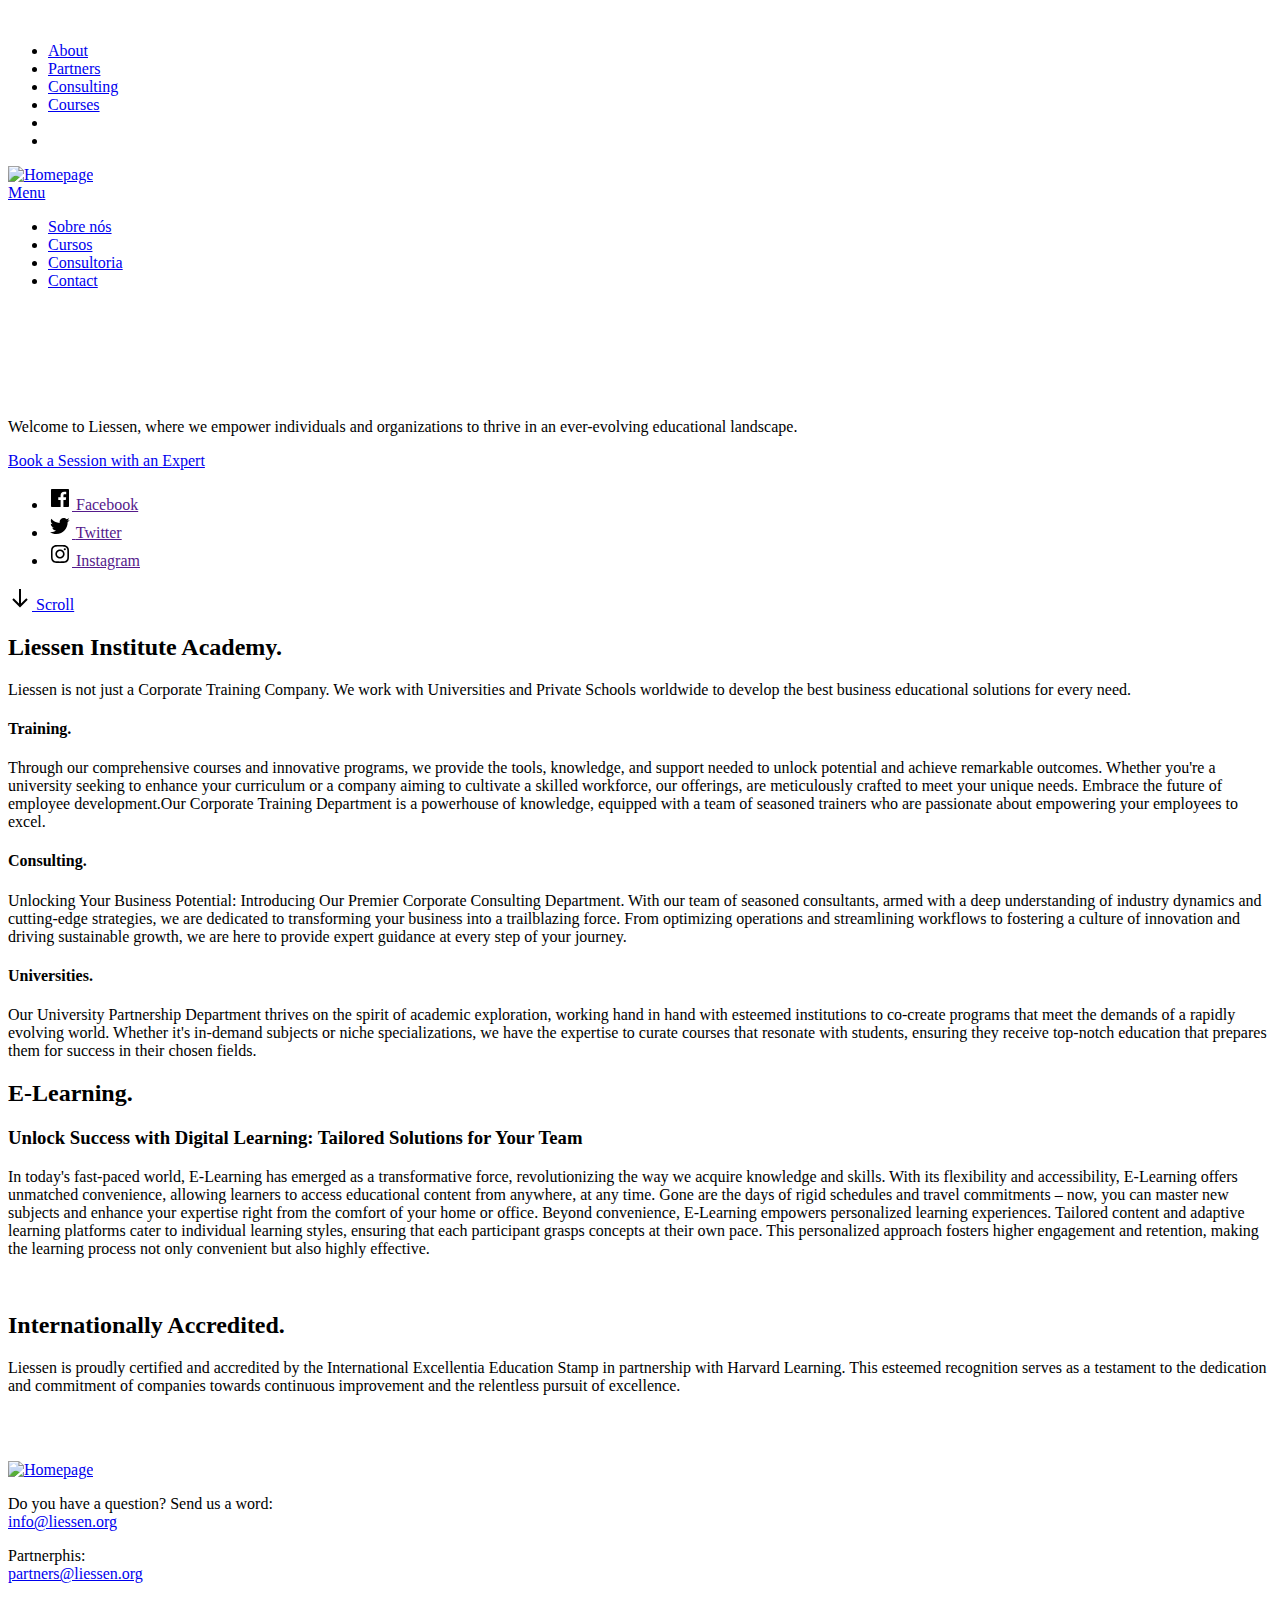
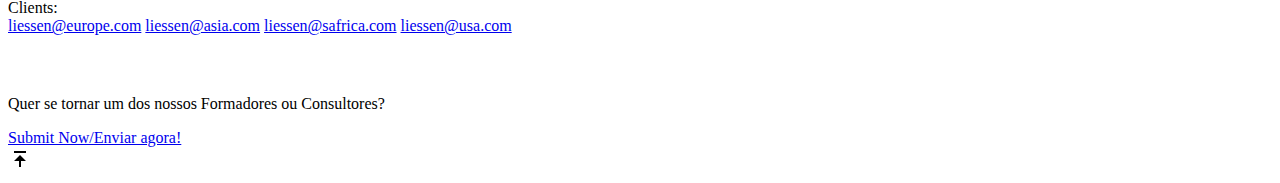
==== commit 5e78340f: "Add files via upload" ====
--- a/index.html
+++ b/index.html
@@ -1,532 +1,370 @@
-<!doctype html>
-<html class="h-100" lang="en">
-
-  <head>
-      <meta charset="utf-8">
-  <meta name="viewport" content="width=device-width,initial-scale=1,shrink-to-fit=no">
-  <meta name="description" content="A growing collection of ready to use components for the CSS framework Bootstrap 5">
-  <link rel="apple-touch-icon" sizes="180x180" href="img/apple-touch-icon.png">
-  <link rel="icon" type="image/png" sizes="32x32" href="img/favicon-32x32.png">
-  <link rel="icon" type="image/png" sizes="16x16" href="img/favicon-16x16.png">
-  <link rel="icon" type="image/png" sizes="96x96" href="img/favicon.png">
-  <meta name="author" content="Holger Koenemann">
-  <meta name="generator" content="Eleventy v2.0.0">
-  <meta name="HandheldFriendly" content="true">
-  <title>Liessen Institute Academy</title>
-  <link rel="stylesheet" href="css/theme.min.css">
-
-   <style>
-
-/* inter-300 - latin */
-@font-face {
-  font-family: 'Inter';
-  font-style: normal;
-  font-weight: 300;
-  font-display: swap;
-  src: local(''),
-       url('./fonts/inter-v12-latin-300.woff2') format('woff2'), /* Chrome 26+, Opera 23+, Firefox 39+ */
-       url('./fonts/inter-v12-latin-300.woff') format('woff'); /* Chrome 6+, Firefox 3.6+, IE 9+, Safari 5.1+ */
-}
-
-@font-face {
-  font-family: 'Inter';
-  font-style: normal;
-  font-weight: 500;
-  font-display: swap;
-  src: local(''),
-       url('./fonts/inter-v12-latin-500.woff2') format('woff2'), /* Chrome 26+, Opera 23+, Firefox 39+ */
-       url('./fonts/inter-v12-latin-500.woff') format('woff'); /* Chrome 6+, Firefox 3.6+, IE 9+, Safari 5.1+ */
-}
-@font-face {
-  font-family: 'Inter';
-  font-style: normal;
-  font-weight: 700;
-  font-display: swap;
-  src: local(''),
-       url('./fonts/inter-v12-latin-700.woff2') format('woff2'), /* Chrome 26+, Opera 23+, Firefox 39+ */
-       url('./fonts/inter-v12-latin-700.woff') format('woff'); /* Chrome 6+, Firefox 3.6+, IE 9+, Safari 5.1+ */
-}
-
-</style>
-
-  </head>
-
-  <body data-bs-spy="scroll" data-bs-target="#navScroll">
-
-    <nav id="navScroll" class="navbar navbar-expand-lg navbar-light fixed-top" tabindex="0">
-  <div href="index.html" class="container">
-    <a  href="index.html" class="navbar-brand pe-4 fs-4" href="/">
-  <span href="index.html" ><img href="index.html" style ="max-width:110px;" src="https://i.ibb.co/Jp63Ds6/liessen.png" alt="liessen" border="0"></span>
-</a>
-
-
-    <div class="collapse navbar-collapse" id="navbarSupportedContent">
-      <ul class="navbar-nav me-auto mb-2 mb-lg-0">
-      <li class="nav-item">
-    <a class="nav-link" href="about.html" aria-label="Brings you to the frontpage">
-      About
-    </a>
-  </li>
-  <li class="nav-item">
-    <a class="nav-link" href="partners.html">
-      Partners
-    </a>
-  </li>
-  <li class="nav-item">
-    <a class="nav-link" href="courses.html">
-      Courses
-    </a>
-  </li>
-  <li class="nav-item">
-    <a class="nav-link" href="palop.html">
-      PALOP
-    </a>
-  </li>
-  <li class="nav-item">
-    <a class="nav-link" href="contact.html">
-      Contact
-    </a>
-  </li>
-
-    </ul>
-      <a href="https://www.instagram.com/instituteacademy/" data-splitbee-event="Click Download" aria-label="Follow us on Instagram" class="link-dark pb-1 link-fancy me-2">
-        Follow us on Instagram     <svg xmlns="http://www.w3.org/2000/svg" width="16" height="16" fill="currentColor" class="bi bi-download ms-1" viewBox="0 0 16 16">
-                <path d="M.5 9.9a.5.5 0 0 1 .5.5v2.5a1 1 0 0 0 1 1h12a1 1 0 0 0 1-1v-2.5a.5.5 0 0 1 1 0v2.5a2 2 0 0 1-2 2H2a2 2 0 0 1-2-2v-2.5a.5.5 0 0 1 .5-.5z"/>
-                <path d="M7.646 11.854a.5.5 0 0 0 .708 0l3-3a.5.5 0 0 0-.708-.708L8.5 10.293V1.5a.5.5 0 0 0-1 0v8.793L5.354 8.146a.5.5 0 1 0-.708.708l3 3z"/>
-              </svg>
-      </a>
-
-    </div>
-</div>
-</nav>
-
-    <main>
-      <div class="w-100 overflow-hidden bg-gray-100" id="top">
-
-<div class="container position-relative">
-  <div class="col-12 col-lg-8 mt-0 h-100 position-absolute top-0 end-0 bg-cover" data-aos="fade-left"
-   style="background-image: https://i.ibb.co/LSKj9qx/logo.png"><img src="https://i.ibb.co/LSKj9qx/logo.png">
-
-  </div>
-    <div class="row">
-
-<div class="col-lg-7 py-vh-6 position-relative" data-aos="fade-right">
-  <h1 style="font-family:playfair;" class="display-1 fw-bold mt-5">The Education Excellence</h1>
-  <p class="lead">powered by Institute Academy</p>
-  <a href="partners.html" class="btn btn-dark btn-xl shadow me-3 rounded-0 my-5">Become a Training Partner</a>
-</div>
-
-
-
-</div>
-</div>
-
-</div>
-
-<div class="py-vh-5 w-100 overflow-hidden" id="services">
-  <div class="container">
-      <div class="row d-flex justify-content-end">
-<div class="col-lg-8" data-aos="fade-down"><h2 class="display-6">Welcome to Liessen, where we empower
-  individuals and
-  organizations to thrive in an ever-evolving educational landscape. </h2></div>
-</div>
-<div class="row d-flex align-items-center">
-<div class="col-md-6 col-lg-4" data-aos="fade-up" data-aos-delay="200">
-  <span class="h5 fw-lighter">01.</span>
-  <h3 class="py-5 border-top border-dark">Liessen Executive School.</h3>
-<p>Liessen Executive School, one of the top training schools in the world renowned for delivering exceptional programs in
-  business, human resources, ESG (Environmental, Social, and Governance), and soft skills development. With a focus on
-  practical and relevant training, Liessen Executive School equips professionals with
-  the essential knowledge and skills necessary to excel in today's competitive landscape. </p>
-  <a href="#" class="link-fancy">Learn more
-  </a>
-</div>
-
-<div class="col-md-6 col-lg-4 py-vh-4 pb-0" data-aos="fade-up" data-aos-delay="400">
-  <span class="h5 fw-lighter">02.</span>
-  <h3 class="py-5 border-top border-dark">Training Partnerships</h3>
-<p>At Liessen, we take pride in offering partner-endorsed certifications, which are a mark of distinction and excellence
-  in the world of professional development. These certifications are exclusively available through our esteemed partner
-  institutions, ensuring that participants receive the highest quality training and recognition.
-Our partners include, Training Companies, Universities, and Private High Schools.</p>
-  <a href="#" class="link-fancy">Learn more
-  </a>
-</div>
-
-<div class="col-md-6 col-lg-4 py-vh-6 pb-0" data-aos="fade-up" data-aos-delay="600">
-  <span class="h5 fw-lighter">03.</span>
-  <h3 class="py-5 border-top border-dark">International Excellentia Accreditation</h3>
-<p>Open the doors to boundless opportunities for your organization with our exclusive collaboration with
-  Singapore University and HarvardLearning, offering prestigious accreditation to our diverse range of courses.
-Offer your students the best Excellentia Accredited Certificates.</p>
-  <a href="#" class="link-fancy">Learn more
-  </a>
-</div>
-</div>
-
-  </div>
-</div>
-
-<div class="py-vh-4 bg-gray-100 w-100 overflow-hidden" id="aboutus">
-  <div class="container">
-
-<div class="row d-flex justify-content-between align-items-center">
-  <div class="col-lg-6">
-  <div class="row gx-5 d-flex">
-    <div class="col-md-11">
-      <div class="shadow ratio ratio-16x9 rounded bg-cover bp-center align-self-end" data-aos="fade-right"
-     >
-     <a href="https://ibb.co/7RcvXwK">
-      <img src="https://i.ibb.co/6sLyGSJ/excellentia.png" alt="excellentia" border="0">
-     </a>
-      </div>
-    </div>
-
-  </div>
-</div>
-<div class="col-lg-4">
-  <h3 class="py-5 border-top border-dark" data-aos="fade-left">Liessen is proudly certified and accredited by the International Excellentia Education
-    Stamp in partnership with Harvard Learning.</h3>
-  <p data-aos="fade-left" data-aos-delay="200">This esteemed recognition serves as a testament to the dedication and
-    commitment of companies towards
-    continuous improvement and the relentless pursuit of excellence
-  </p>
-  <p>
-    <a href="#" class="link-fancy link-dark" data-aos="fade-left" data-aos-delay="400">Learn more
-    </a>
-  </p>
-</div>
-</div>
-
-  </div>
-</div>
-
-<div class="bg-light w-100 overflow-hidden" id="testimonials">
-  <div class="container py-vh-6">
-    <div class="row d-flex justify-content-center">
-      <div class="col-12 col-lg-10 col-xl-8 text-center">
-  <h2 class="display-6">Course Catalog</h2>
-  <p class="lead">All of our courses are offered in English, Portuguese, and Spanish.</p>
-  <div style =" margin: auto;
-  width: 50%;"><a href="courses.html" class="btn btn-dark btn-xl shadow me-3 rounded-0 my-5">Full Catalog</a></div>
-</div>
-<div class="col-12 mt-4">
-  <div class="row row-cols-1 row-cols-md-2 g-5 d-flex align-items-center">
-
-    <div class="col-12 col-lg-6 col-xl-4" data-aos="fade-right">
-      <div class="card p-4 mt-3 border-0">
-        <div class="card-body">
-          <div class="text-dark py-2 fs-3"><svg xmlns="http://www.w3.org/2000/svg" width="16" height="16" fill="currentColor" class="bi bi-star-fill" viewBox="0 0 16 16">
-  <path d="M3.612 15.443c-.386.198-.824-.149-.746-.592l.83-4.73L.173 6.765c-.329-.314-.158-.888.283-.95l4.898-.696L7.538.792c.197-.39.73-.39.927 0l2.184 4.327 4.898.696c.441.062.612.636.282.95l-3.522 3.356.83 4.73c.078.443-.36.79-.746.592L8 13.187l-4.389 2.256z"/>
-</svg>
-
-<svg xmlns="http://www.w3.org/2000/svg" width="16" height="16" fill="currentColor" class="bi bi-star-fill" viewBox="0 0 16 16">
-  <path d="M3.612 15.443c-.386.198-.824-.149-.746-.592l.83-4.73L.173 6.765c-.329-.314-.158-.888.283-.95l4.898-.696L7.538.792c.197-.39.73-.39.927 0l2.184 4.327 4.898.696c.441.062.612.636.282.95l-3.522 3.356.83 4.73c.078.443-.36.79-.746.592L8 13.187l-4.389 2.256z"/>
-</svg>
-
-<svg xmlns="http://www.w3.org/2000/svg" width="16" height="16" fill="currentColor" class="bi bi-star-fill" viewBox="0 0 16 16">
-  <path d="M3.612 15.443c-.386.198-.824-.149-.746-.592l.83-4.73L.173 6.765c-.329-.314-.158-.888.283-.95l4.898-.696L7.538.792c.197-.39.73-.39.927 0l2.184 4.327 4.898.696c.441.062.612.636.282.95l-3.522 3.356.83 4.73c.078.443-.36.79-.746.592L8 13.187l-4.389 2.256z"/>
-</svg>
-
-<svg xmlns="http://www.w3.org/2000/svg" width="16" height="16" fill="currentColor" class="bi bi-star-fill" viewBox="0 0 16 16">
-  <path d="M3.612 15.443c-.386.198-.824-.149-.746-.592l.83-4.73L.173 6.765c-.329-.314-.158-.888.283-.95l4.898-.696L7.538.792c.197-.39.73-.39.927 0l2.184 4.327 4.898.696c.441.062.612.636.282.95l-3.522 3.356.83 4.73c.078.443-.36.79-.746.592L8 13.187l-4.389 2.256z"/>
-</svg>
-<svg xmlns="http://www.w3.org/2000/svg" width="16" height="16" fill="currentColor" class="bi bi-star-fill" viewBox="0 0 16 16">
-  <path d="M3.612 15.443c-.386.198-.824-.149-.746-.592l.83-4.73L.173 6.765c-.329-.314-.158-.888.283-.95l4.898-.696L7.538.792c.197-.39.73-.39.927 0l2.184 4.327 4.898.696c.441.062.612.636.282.95l-3.522 3.356.83 4.73c.078.443-.36.79-.746.592L8 13.187l-4.389 2.256z"/>
-</svg>
-</div>
-          <blockquote class="blockquote">
-            <h2>Executive Certificate in Strategic Leadership</h2>
-<p>Unlock Your Leadership Potential</p>
-          </blockquote>
-          <div class="d-flex justify-content-between border-top pt-3">
-            <div>
-              <span class="h6 fw-5">1660€</span> </br>
-
-
-            </div>          </div>
-        </div>
-      </div>
-    </div>
-
-    <div class="col-12 col-lg-6 col-xl-4">
-      <div class="card p-4 shadow mt-3 border-0" data-aos="fade-down">
-        <div class="card-body">
-          <div class="text-dark py-2 fs-3"><svg xmlns="http://www.w3.org/2000/svg" width="16" height="16" fill="currentColor" class="bi bi-star-fill" viewBox="0 0 16 16">
-  <path d="M3.612 15.443c-.386.198-.824-.149-.746-.592l.83-4.73L.173 6.765c-.329-.314-.158-.888.283-.95l4.898-.696L7.538.792c.197-.39.73-.39.927 0l2.184 4.327 4.898.696c.441.062.612.636.282.95l-3.522 3.356.83 4.73c.078.443-.36.79-.746.592L8 13.187l-4.389 2.256z"/>
-</svg>
-
-<svg xmlns="http://www.w3.org/2000/svg" width="16" height="16" fill="currentColor" class="bi bi-star-fill" viewBox="0 0 16 16">
-  <path d="M3.612 15.443c-.386.198-.824-.149-.746-.592l.83-4.73L.173 6.765c-.329-.314-.158-.888.283-.95l4.898-.696L7.538.792c.197-.39.73-.39.927 0l2.184 4.327 4.898.696c.441.062.612.636.282.95l-3.522 3.356.83 4.73c.078.443-.36.79-.746.592L8 13.187l-4.389 2.256z"/>
-</svg>
-
-<svg xmlns="http://www.w3.org/2000/svg" width="16" height="16" fill="currentColor" class="bi bi-star-fill" viewBox="0 0 16 16">
-  <path d="M3.612 15.443c-.386.198-.824-.149-.746-.592l.83-4.73L.173 6.765c-.329-.314-.158-.888.283-.95l4.898-.696L7.538.792c.197-.39.73-.39.927 0l2.184 4.327 4.898.696c.441.062.612.636.282.95l-3.522 3.356.83 4.73c.078.443-.36.79-.746.592L8 13.187l-4.389 2.256z"/>
-</svg>
-
-<svg xmlns="http://www.w3.org/2000/svg" width="16" height="16" fill="currentColor" class="bi bi-star-fill" viewBox="0 0 16 16">
-  <path d="M3.612 15.443c-.386.198-.824-.149-.746-.592l.83-4.73L.173 6.765c-.329-.314-.158-.888.283-.95l4.898-.696L7.538.792c.197-.39.73-.39.927 0l2.184 4.327 4.898.696c.441.062.612.636.282.95l-3.522 3.356.83 4.73c.078.443-.36.79-.746.592L8 13.187l-4.389 2.256z"/>
-</svg>
-<svg xmlns="http://www.w3.org/2000/svg" width="16" height="16" fill="currentColor" class="bi bi-star-fill" viewBox="0 0 16 16">
-  <path d="M3.612 15.443c-.386.198-.824-.149-.746-.592l.83-4.73L.173 6.765c-.329-.314-.158-.888.283-.95l4.898-.696L7.538.792c.197-.39.73-.39.927 0l2.184 4.327 4.898.696c.441.062.612.636.282.95l-3.522 3.356.83 4.73c.078.443-.36.79-.746.592L8 13.187l-4.389 2.256z"/>
-</svg>
-
-</div>
-
-            <blockquote class="blockquote">
-              <h2>Executive Certificate in Advanced ESG</h2>
-              <p>Mastering Sustainable Success</p>
-            </blockquote>
-            <div class="d-flex justify-content-between border-top pt-3">
-              <div>
-                <span class="h6 fw-5">2260€</span> </br>
-                  </a>
-                </div>
-          </div>
-        </div>
-      </div>
-    </div>
-
-    <div class="col-12 col-lg-6 col-xl-4">
-      <div class="card p-4 mt-3 border-0" data-aos="fade-left">
-        <div class="card-body">
-          <div class="text-dark py-2 fs-3"><svg xmlns="http://www.w3.org/2000/svg" width="16" height="16" fill="currentColor" class="bi bi-star-fill" viewBox="0 0 16 16">
-  <path d="M3.612 15.443c-.386.198-.824-.149-.746-.592l.83-4.73L.173 6.765c-.329-.314-.158-.888.283-.95l4.898-.696L7.538.792c.197-.39.73-.39.927 0l2.184 4.327 4.898.696c.441.062.612.636.282.95l-3.522 3.356.83 4.73c.078.443-.36.79-.746.592L8 13.187l-4.389 2.256z"/>
-</svg>
-
-<svg xmlns="http://www.w3.org/2000/svg" width="16" height="16" fill="currentColor" class="bi bi-star-fill" viewBox="0 0 16 16">
-  <path d="M3.612 15.443c-.386.198-.824-.149-.746-.592l.83-4.73L.173 6.765c-.329-.314-.158-.888.283-.95l4.898-.696L7.538.792c.197-.39.73-.39.927 0l2.184 4.327 4.898.696c.441.062.612.636.282.95l-3.522 3.356.83 4.73c.078.443-.36.79-.746.592L8 13.187l-4.389 2.256z"/>
-</svg>
-<svg xmlns="http://www.w3.org/2000/svg" width="16" height="16" fill="currentColor" class="bi bi-star-fill" viewBox="0 0 16 16">
-  <path d="M3.612 15.443c-.386.198-.824-.149-.746-.592l.83-4.73L.173 6.765c-.329-.314-.158-.888.283-.95l4.898-.696L7.538.792c.197-.39.73-.39.927 0l2.184 4.327 4.898.696c.441.062.612.636.282.95l-3.522 3.356.83 4.73c.078.443-.36.79-.746.592L8 13.187l-4.389 2.256z"/>
-</svg>
-<svg xmlns="http://www.w3.org/2000/svg" width="16" height="16" fill="currentColor" class="bi bi-star-fill" viewBox="0 0 16 16">
-  <path d="M3.612 15.443c-.386.198-.824-.149-.746-.592l.83-4.73L.173 6.765c-.329-.314-.158-.888.283-.95l4.898-.696L7.538.792c.197-.39.73-.39.927 0l2.184 4.327 4.898.696c.441.062.612.636.282.95l-3.522 3.356.83 4.73c.078.443-.36.79-.746.592L8 13.187l-4.389 2.256z"/>
-</svg>
-<svg xmlns="http://www.w3.org/2000/svg" width="16" height="16" fill="currentColor" class="bi bi-star-fill" viewBox="0 0 16 16">
-  <path d="M3.612 15.443c-.386.198-.824-.149-.746-.592l.83-4.73L.173 6.765c-.329-.314-.158-.888.283-.95l4.898-.696L7.538.792c.197-.39.73-.39.927 0l2.184 4.327 4.898.696c.441.062.612.636.282.95l-3.522 3.356.83 4.73c.078.443-.36.79-.746.592L8 13.187l-4.389 2.256z"/>
-</svg>
-
-
-</div>
-          <blockquote class="blockquote">
-            <h2>Executive Certificate in Artificial Intelligence Ethics</h2>
-              <p>Empowering Responsible Innovation</p>
-            </blockquote>
-            <div class="d-flex justify-content-between border-top pt-3">
-              <div>
-                <span class="h6 fw-5">2560€</span> </br>
-                  </a>
-                </div>
-          </div>
-        </div>
-      </div>
-    </div>
-
-  </div>
-</div>
-
-    </div>
-  </div>
-</div>
-
-<div class="py-vh-5 w-100 overflow-hidden" id="numbers">
-  <div class="container">
-      <div class="row d-flex justify-content-between align-items-center">
-  <div class="col-lg-5">
-    <h3 class="py-5 border-top border-dark" data-aos="fade-right">Our magic numbers</h3>
-</div>
-<div class="col-lg-6">
-  <div class="row">
-    <div class="col-12">
-    <h2 class="display-6 mb-5" data-aos="fade-down">There are some important numbers for us.</h2>
-    </div>
-    <div class="col-lg-6" data-aos="fade-up">
-      <div class="display-1 fw-bold py-4">98%</div>
-      <p class="text-black-50">
-        Liessen Institute Academy takes immense pride in being industry-approved, with an outstanding approval rating of 98%.
-        This recognition is a testament to our unwavering
-         commitment to delivering high-quality educational programs and services. </p>
-    </div>
-    <div class="col-lg-6" data-aos="fade-up">
-      <div class="display-1 fw-bold py-4">+300</div>
-<p class="text-black-50">Requested Certificates. Through a groundbreaking collaboration with the Singapore University and Monaco University,companies can now purchase our customized certificates, seamlessly combining the expertise and credibility of Liessen with the recognized stature of our partner Institutions.</p>
-  </div>
-  </div>
-</div>
-</div>
-
-  </div>
-</div>
-
-</div>
-
-<div class="container py-vh-4 w-100 overflow-hidden">
-  <div class="row d-flex justify-content-center align-items-center">
-    <div class="col-lg-5">
-  <h3 class="py-5 border-top border-dark" data-aos="fade-right">What our clients say in Africa</h3>
-</div>
-<div class="col-md-7" data-aos="fade-left">
-  <blockquote>
-    <div class="fs-4 my-3 fw-light pt-4 border-bottom pb-3">“Os módulos foram todos muito bem apresentados por um formador qualificado e com
-      extrema capacidade para transmitir conhecimentos para o melhoramento da vida profrissional.
-      Alegro-me por saber que o meu objetivo foi cumprido.”</div>
-      <a href="palop.html" class="btn btn-dark">Catálogo de Cursos PT </a>
-    </div>
-  </blockquote>
-</div>
-
-  </div>
-</div>
-
-
-
-
-<div class="small py-vh-3 w-100 overflow-hidden">
-  <div class="container">
-    <div class="row">
-      <div class="col-md-6 col-lg-4 border-end" data-aos="fade-up">
-  <div class="d-flex">
-    <div class="col-md-3 flex-fill pt-3 pe-3 pe-md-0">
-    </div>
-    <div class="col-md-9 flex-fill">
-      <h3 class="h5 my-2">Formação empresarial</h3>
-<p>A Liessen é uma instituição reconhecida que se dedica a oferecer uma formação administrativa completa e de alta
- qualidade, preparando os profissionais para enfrentarem os desafios do mundo dos negócios e se destacarem em suas carreiras.</p>
-    </div>
-  </div>
-</div>
-<div class="col-md-6 col-lg-4 border-end" data-aos="fade-up" data-aos-delay="200">
-  <div class="d-flex">
-    <div class="col-md-3 flex-fill pt-3 pt-3 pe-3 pe-md-0">
-    </div>
-    <div class="col-md-9 flex-fill">
-      <h3 class="h5 my-2">Certificado Internacional</h3>
-<p>A Liessen é a única instituição credenciada pela Singapore University, Monaco University e HarvardLearning e possui o selo
-  de excelência da Excellentia, garantindo aos estudantes uma formação administrativa de qualidade incomparável.</p>
-    </div>
-  </div>
-</div>
-
-<div class="col-md-6 col-lg-4" data-aos="fade-up" data-aos-delay="400">
-  <div class="d-flex">
-    <div class="col-md-3 flex-fill pt-3 pt-3 pe-3 pe-md-0">
-
-    </div>
-    <div class="col-md-9 flex-fill">
-      <h3 class="h5 my-2">Contact US</h3>
-<p>Para agendar formações ou pedir orçamentos:</br>liesen@europe.com<br> liessen@safrica.com</p>
-   </div>
-  </div>
-</div>
-
-    </div>
-  </div>
-</div>
-
-<div class="container py-vh-3 border-top" data-aos="fade" data-aos-delay="200">
-  <div class="row d-flex justify-content-center">
-    <div class="col-12 col-lg-8 text-center">
-      <h3 class="fs-2 fw-light">Contact US
-    </h3>
-  <p>info@liessen.org</p>
-  </div>
-
-      </div>
-    </div>
-  </div>
-</div>
-
-    </main>
-
-    <footer>
-  <div class="container small border-top">
-    <div class="row py-5 d-flex justify-content-between">
-
-<div class="col-12 col-lg-6 col-xl-3 border-end p-5">
-  <svg xmlns="https://i.ibb.co/Jp63Ds6/liessen.png" width="24" height="24" fill="currentColor" class="bi bi-layers-half" viewbox="0 0 16 16">
-    <img style ="max-width:180px;" src="https://i.ibb.co/Jp63Ds6/liessen.png" alt="liessen" border="0">
-  </svg>
-  <address class="text-secondary mt-3">
-    <strong>London & Lisbon<br>
-      The Excellence of Education</strong><br>
-
-  </address>
-</div>
-<div class="col-12 col-lg-6 col-xl-3 border-end p-5">
-  <h3 class="h6 mb-3">Company</h3>
-  <ul class="nav flex-column">
-    <li class="nav-item">
-      <a class="nav-link link-secondary ps-0" aria-current="page" href="about.html">About</a>
-    </li>
-    <li class="nav-item">
-      <a class="nav-link link-secondary ps-0" href="excellentia.html">Excellentia</a>
-    </li>
-    <li class="nav-item">
-      <a class="nav-link link-secondary ps-0" href="Contact.html">Contact</a>
-    </li>
-  </ul>
-</div>
-<div class="col-12 col-lg-6 col-xl-3 border-end p-5">
-  <h3 class="h6 mb-3">Products</h3>
-  <ul class="nav flex-column">
-
-        <li class="nav-item">
-          <a class="nav-link link-secondary ps-0" aria-current="page" href="courses.html">Courses</a>
-        </li>
-        <li class="nav-item">
-          <a class="nav-link link-secondary ps-0" href="palop.html">Courses in Portuguese</a>
-        </li>
-        <li class="nav-item">
-          <a class="nav-link link-secondary ps-0" href="partners.html">Training Partnerships</a>
-        </li>
-
-  </ul>
-</div>
-<div class="col-12 col-lg-6 col-xl-3 p-5">
-  <h3 class="h6 mb-3">Partner Countries</h3>
-  <ul class="nav flex-column">
-    <li class="nav-item">
-      <a href="https://www.moe.gov.sg/" class="nav-link">Singapore</a>
-      <a href="https://www.gov.uk/government/organisations/department-for-education" class="nav-link">United Kingdom</a>
-      <a href="https://en.gouv.mc/Government-Institutions/The-Government/Ministry-of-Interior/Department-of-Education-Youth-and-Sport" class="nav-link">Monaco</a>
-      <a href="https://www.educacionyfp.gob.es/en/portada.html" class="nav-link">Spain</a>
-
-    </li>
-  </ul>
-</div>
-</div>
-</div>
-
-<div class="container text-center py-3 small">Made by <a href="https://templatedeck.com" class="link-fancy" target="_blank">templatedeck.com</a>
-</div>
-</footer>
-
-    <script src="js/bootstrap.bundle.min.js"></script>
-<script src="js/aos.js"></script>
- <script>
- AOS.init({
-   duration: 800, // values from 0 to 3000, with step 50ms
- });
- </script>
-
- <script>
-  let scrollpos = window.scrollY
-  const header = document.querySelector(".navbar")
-  const header_height = header.offsetHeight
-
-  const add_class_on_scroll = () => header.classList.add("scrolled", "shadow-sm")
-  const remove_class_on_scroll = () => header.classList.remove("scrolled", "shadow-sm")
-
-  window.addEventListener('scroll', function() {
-    scrollpos = window.scrollY;
-
-    if (scrollpos >= header_height) { add_class_on_scroll() }
-    else { remove_class_on_scroll() }
-
-    console.log(scrollpos)
-  })
-</script>
-
-  </body>
-</html>
+<!DOCTYPE html>
+<html lang="en" class="no-js" >
+<head>
+
+    <!--- basic page needs
+    ================================================== -->
+    <meta charset="utf-8">
+    <meta name="viewport" content="width=device-width, initial-scale=1">
+    <title>Liessen Institute Academy</title>
+
+
+    <script>
+        document.documentElement.classList.remove('no-js');
+        document.documentElement.classList.add('js');
+    </script>
+
+    <!-- CSS
+    ================================================== -->
+    <link rel="stylesheet" href="css/vendor.css">
+    <link rel="stylesheet" href="css/styles.css">
+
+    <!-- favicons
+    ================================================== -->
+    <link rel="apple-touch-icon" sizes="180x180" href="https://i.ibb.co/8D4yb7d/Untitled-design.png"">
+    <link rel="icon" type="image/png" sizes="32x32" href="https://i.ibb.co/8D4yb7d/Untitled-design.png"">
+    <link rel="icon" type="image/png" sizes="16x16" href="https://i.ibb.co/8D4yb7d/Untitled-design.png"">
+    <link rel="manifest" href="https://i.ibb.co/8D4yb7d/Untitled-design.png"">
+
+</head>
+
+
+<body id="top">
+
+
+    <!-- preloader
+    ================================================== -->
+    <div id="preloader">
+        <div id="loader">
+        </div>
+    </div>
+
+
+    <!-- page wrap
+    ================================================== -->
+    <div id="page" class="s-pagewrap">
+
+
+        <!-- # site header
+        ================================================== -->
+        <header class="s-header">
+
+            <div class="row s-header__inner">
+                <nav class="s-header__nav">
+                   &nbsp;
+                </nav>
+
+                <nav class="s-header__nav">
+                    <ul>
+
+                        <li><a href="#about" class="smoothscroll" >About</a></li>
+                        <li><a href="partners.html">Partners</a></li>
+                        <li><a href="consulting.html" >Consulting</a></li>
+                        <li><a href="courses.html" >Courses</a></li>
+                        <li>&nbsp;</li>
+                        <li>&nbsp;</li>
+
+
+                    </ul>
+                </nav>
+                <div class="s-header__block">
+                    <div>
+                        <a class="logo" href="index.html">
+                            <img style ="max-width:180px" src="images/logo.png" alt="Homepage">
+                        </a>
+                    </div>
+
+                    <a class="s-header__menu-toggle" href="#0"><span>Menu</span></a>
+                </div> <!-- end s-header__block -->
+                <div>
+                    <nav class="s-header__nav">
+                        <ul>
+                            <li><a href="sobre.html" >Sobre nós</a></li>
+                            <li><a href="cursos.html" >Cursos</a></li>
+                            <li><a href="consultoria.html">Consultoria</a></li>
+                            <li><a href="#colophon" class="smoothscroll">Contact</a></li>
+
+
+                        </ul>
+                    </nav>
+                </div>
+
+            </div> <!-- end s-header__inner -->
+            <section>
+                &nbsp;
+            </section>
+
+        </header> <!-- end s-header -->
+
+
+        <!-- # site-content
+        ================================================== -->
+        <section id="content" class="s-content">
+
+
+            <!-- intro
+            ----------------------------------------------- -->
+            <section id="intro" class="s-intro target-section">
+
+                <div class="s-intro__bg"></div>
+
+                <div class="row s-intro__content">
+
+                    <div class="column lg-12 s-intro__content-inner">
+                        <div class="s-intro__content-left">
+                            <h2 style="color:white;">
+                            The Excellence<br>
+                            of Business Education.
+                            </h2>
+                        </div>
+                        <div class="s-intro__content-right">
+                            <p class="s-intro__content-desc body-text-2">
+                                Welcome to Liessen, where we empower individuals and organizations
+                                to thrive in an ever-evolving educational landscape.
+                            </p>
+
+                            <div class="s-intro__content-buttons">
+                                <a target="blank" href="https://meetings-eu1.hubspot.com/liessen" class="btn btn--primary s-intro__content-btn smoothscroll">Book a Session with an Expert</a>
+                            </div>
+                        </div>
+                    </div> <!-- s-intro__content-inner -->
+
+                </div> <!-- s-intro__content -->
+
+                <ul class="s-intro__social">
+                    <li>
+                        <a href="">
+                            <svg xmlns="http://www.w3.org/2000/svg" width="24" height="24" viewBox="0 0 24 24" style="fill:rgba(0, 0, 0, 1);transform:;-ms-filter:"><path d="M20,3H4C3.447,3,3,3.448,3,4v16c0,0.552,0.447,1,1,1h8.615v-6.96h-2.338v-2.725h2.338v-2c0-2.325,1.42-3.592,3.5-3.592 c0.699-0.002,1.399,0.034,2.095,0.107v2.42h-1.435c-1.128,0-1.348,0.538-1.348,1.325v1.735h2.697l-0.35,2.725h-2.348V21H20 c0.553,0,1-0.448,1-1V4C21,3.448,20.553,3,20,3z"></path></svg>
+                            <span class="u-screen-reader-text">Facebook</span>
+                        </a>
+                    </li>
+                    <li>
+                        <a href="">
+                            <svg xmlns="http://www.w3.org/2000/svg" width="24" height="24" viewBox="0 0 24 24" style="fill:rgba(0, 0, 0, 1);transform:;-ms-filter:"><path d="M19.633,7.997c0.013,0.175,0.013,0.349,0.013,0.523c0,5.325-4.053,11.461-11.46,11.461c-2.282,0-4.402-0.661-6.186-1.809 c0.324,0.037,0.636,0.05,0.973,0.05c1.883,0,3.616-0.636,5.001-1.721c-1.771-0.037-3.255-1.197-3.767-2.793 c0.249,0.037,0.499,0.062,0.761,0.062c0.361,0,0.724-0.05,1.061-0.137c-1.847-0.374-3.23-1.995-3.23-3.953v-0.05 c0.537,0.299,1.16,0.486,1.82,0.511C3.534,9.419,2.823,8.184,2.823,6.787c0-0.748,0.199-1.434,0.548-2.032 c1.983,2.443,4.964,4.04,8.306,4.215c-0.062-0.3-0.1-0.611-0.1-0.923c0-2.22,1.796-4.028,4.028-4.028 c1.16,0,2.207,0.486,2.943,1.272c0.91-0.175,1.782-0.512,2.556-0.973c-0.299,0.935-0.936,1.721-1.771,2.22 c0.811-0.088,1.597-0.312,2.319-0.624C21.104,6.712,20.419,7.423,19.633,7.997z"></path></svg>
+                            <span class="u-screen-reader-text">Twitter</span>
+                        </a>
+                    </li>
+                    <li>
+                        <a href="">
+                            <svg xmlns="http://www.w3.org/2000/svg" width="24" height="24" viewBox="0 0 24 24" style="fill:rgba(0, 0, 0, 1);transform:;-ms-filter:"><path d="M11.999,7.377c-2.554,0-4.623,2.07-4.623,4.623c0,2.554,2.069,4.624,4.623,4.624c2.552,0,4.623-2.07,4.623-4.624 C16.622,9.447,14.551,7.377,11.999,7.377L11.999,7.377z M11.999,15.004c-1.659,0-3.004-1.345-3.004-3.003 c0-1.659,1.345-3.003,3.004-3.003s3.002,1.344,3.002,3.003C15.001,13.659,13.658,15.004,11.999,15.004L11.999,15.004z"></path><circle cx="16.806" cy="7.207" r="1.078"></circle><path d="M20.533,6.111c-0.469-1.209-1.424-2.165-2.633-2.632c-0.699-0.263-1.438-0.404-2.186-0.42 c-0.963-0.042-1.268-0.054-3.71-0.054s-2.755,0-3.71,0.054C7.548,3.074,6.809,3.215,6.11,3.479C4.9,3.946,3.945,4.902,3.477,6.111 c-0.263,0.7-0.404,1.438-0.419,2.186c-0.043,0.962-0.056,1.267-0.056,3.71c0,2.442,0,2.753,0.056,3.71 c0.015,0.748,0.156,1.486,0.419,2.187c0.469,1.208,1.424,2.164,2.634,2.632c0.696,0.272,1.435,0.426,2.185,0.45 c0.963,0.042,1.268,0.055,3.71,0.055s2.755,0,3.71-0.055c0.747-0.015,1.486-0.157,2.186-0.419c1.209-0.469,2.164-1.424,2.633-2.633 c0.263-0.7,0.404-1.438,0.419-2.186c0.043-0.962,0.056-1.267,0.056-3.71s0-2.753-0.056-3.71C20.941,7.57,20.801,6.819,20.533,6.111z M19.315,15.643c-0.007,0.576-0.111,1.147-0.311,1.688c-0.305,0.787-0.926,1.409-1.712,1.711c-0.535,0.199-1.099,0.303-1.67,0.311 c-0.95,0.044-1.218,0.055-3.654,0.055c-2.438,0-2.687,0-3.655-0.055c-0.569-0.007-1.135-0.112-1.669-0.311 c-0.789-0.301-1.414-0.923-1.719-1.711c-0.196-0.534-0.302-1.099-0.311-1.669c-0.043-0.95-0.053-1.218-0.053-3.654 c0-2.437,0-2.686,0.053-3.655c0.007-0.576,0.111-1.146,0.311-1.687c0.305-0.789,0.93-1.41,1.719-1.712 c0.534-0.198,1.1-0.303,1.669-0.311c0.951-0.043,1.218-0.055,3.655-0.055c2.437,0,2.687,0,3.654,0.055 c0.571,0.007,1.135,0.112,1.67,0.311c0.786,0.303,1.407,0.925,1.712,1.712c0.196,0.534,0.302,1.099,0.311,1.669 c0.043,0.951,0.054,1.218,0.054,3.655c0,2.436,0,2.698-0.043,3.654H19.315z"></path></svg>
+                            <span class="u-screen-reader-text">Instagram</span>
+                        </a>
+                    </li>
+                </ul>  <!-- s-intro__social -->
+
+                <div class="s-intro__scroll">
+                    <a href="#about" class="smoothscroll">
+                        <svg xmlns="http://www.w3.org/2000/svg" width="24" height="24" viewBox="0 0 24 24" style="fill: rgba(0, 0, 0, 1);transform: rotate(270deg);msFilter:progid:DXImageTransform.Microsoft.BasicImage(rotation=3);"><path d="M21 11H6.414l5.293-5.293-1.414-1.414L2.586 12l7.707 7.707 1.414-1.414L6.414 13H21z"></path></svg>
+                        <span class="u-screen-reader-text">Scroll</span>
+                    </a>
+                </div> <!-- s-intro__scroll -->
+
+            </section> <!-- end s-intro -->
+
+
+            <!-- about
+            ----------------------------------------------- -->
+            <section id="about" class="s-about target-section">
+
+
+
+
+
+
+                <!-- intro info -->
+                <div class="s-about__info">
+
+                    <div class="row section-header" data-num="LIA">
+                        <div class="column lg-6 stack-on-1000 title-block">
+                            <h2 class="title text-display-1">Liessen Institute Academy.</h2>
+                        </div>
+                        <div class="column lg-6 stack-on-1000 desc-block">
+                            <p class="desc lead">
+                                Liessen is not just a Corporate Training Company. We work with Universities and Private Schools worldwide to develop the best
+                                business educational solutions for every need.
+                            </p>
+                        </div>
+                    </div>
+                    <div class="row s-about__info-slider-block">
+                        <div class="column lg-12">
+
+                            <div class="swiper-container s-about__info-slider">
+                                <div class="swiper-wrapper">
+
+                                    <div class="s-about__info-slide swiper-slide">
+                                        <h4 class="h5">Training.</h4>
+
+                                        <p>
+                                            Through our comprehensive courses and innovative programs, we provide the tools, knowledge, and support needed to
+                                            unlock potential and achieve remarkable outcomes. Whether you're a university seeking to enhance your curriculum or a
+                                            company aiming to cultivate a skilled workforce,
+                                            our offerings, are meticulously crafted to meet your unique needs.
+                                            Embrace the future of employee development.Our Corporate Training Department is a powerhouse of knowledge, equipped with a team
+                                            of seasoned trainers who are passionate about empowering your employees to excel.
+                                        </p>
+                                    </div>  <!-- end s-about__info-slide  -->
+
+                                    <div class="s-about__info-slide swiper-slide">
+                                        <h4 class="h5">Consulting.</h4>
+
+                                        <p>
+                                            Unlocking Your Business Potential: Introducing Our Premier Corporate Consulting Department.
+                                            With our team of seasoned consultants, armed with a deep understanding of industry dynamics and cutting-edge strategies,
+                                             we are dedicated to transforming your business into a trailblazing force. From optimizing operations and streamlining workflows
+                                              to fostering a culture of innovation and driving sustainable growth,
+                                             we are here to provide expert guidance at every step of your journey.
+
+                                        </p>
+                                    </div>  <!-- end s-about__info-slide  -->
+                                    <div class="s-about__info-slide swiper-slide">
+                                        <h4 class="h5">Universities.</h4>
+
+                                        <p>
+                                            Our University Partnership Department thrives on the spirit of academic exploration, working hand in hand with esteemed
+                                            institutions to co-create programs that meet the demands of a rapidly evolving world. Whether it's in-demand subjects or
+                                             niche specializations, we have the expertise to curate courses that resonate with students,
+                                            ensuring they receive top-notch education that prepares them for success in their chosen fields.
+
+                                        </p>
+                                    </div>
+
+                                    <!-- end s-about__info-slide  -->
+
+                                </div> <!-- swiper-wrapper -->
+
+                            </div> <!-- end swiper-container -->
+
+                        </div>
+                    </div> <!-- end s-about__info-slider-block -->
+                </div> <!-- end s-about__info -->
+
+
+                <!-- screens -->
+           <!-- end screens -->
+
+
+                <!-- how-to -->
+                <div class="s-about__howto">
+
+                    <div class="row s-about__howto-content">
+
+                        <div class="column s-about__howto-process-block">
+                            <div class="row section-header" data-num="LE-L">
+                                <div class="column lg-12 title-block">
+                                    <h2 class="title text-display-1">E-Learning.</h2>
+
+                                </div>
+                            </div>
+
+                            <div class="s-about__howto-process">
+                                <div class="s-about__howto-process">
+                                    <h3 class="h5">Unlock Success with Digital Learning: Tailored Solutions for Your Team</h3>
+                                    <p>
+                                        In today's fast-paced world, E-Learning has emerged as a transformative force, revolutionizing the way
+                                         we acquire knowledge and skills. With its flexibility and accessibility, E-Learning offers unmatched convenience,
+                                         allowing learners to access educational content from anywhere, at any time.
+                                        Gone are the days of rigid schedules and travel commitments – now, you can master new subjects and enhance your expertise
+                                         right from the comfort of your home or office.
+
+                                        Beyond convenience, E-Learning empowers personalized learning experiences. Tailored content and adaptive learning platforms
+                                         cater to individual learning styles, ensuring that each participant grasps concepts at their own pace. This personalized approach
+                                          fosters higher engagement and retention, making the learning process not only convenient but also highly effective.
+                                    </p>
+                                </div>
+
+                            </div> <!-- end how-to process -->
+
+                        </div>
+
+                        <div class="column s-about__howto-screens-block">
+
+                            <div class="s-about__howto-screens">
+                                <img src="https://i.ibb.co/YPgK8HH/e-learning-1.gif"
+                                    alt="">
+
+                            </div>
+
+                        </div>
+
+                    </div>
+
+                </div> <!-- end how-to -->
+                <div class="s-about__info">
+
+                    <div class="row section-header" data-num="CERT">
+                        <div class="column lg-6 stack-on-1000 title-block">
+                            <h2 class="title text-display-1">Internationally Accredited.</h2>
+                        </div>
+                        <div class="column lg-6 stack-on-1000 desc-block">
+                            <p class="desc lead">
+                                Liessen is proudly certified and accredited by the International Excellentia Education Stamp in partnership with Harvard Learning.
+                                This esteemed recognition serves as a testament to the dedication and commitment of companies
+                                towards continuous improvement and the relentless pursuit of excellence.
+                            </p>
+                        </div>
+                    </div>
+                </section>
+
+        <!-- # site-footer
+        ================================================== -->
+        <footer id="colophon" class="s-footer footer">
+
+            <div class="row s-footer__top">
+                <div class="column lg-12 text-center">
+                    <h2 style ="color:white;" class="text-display-1">
+                        Contacts
+                    </h2>
+                </div>
+            <div class="row s-footer__bottom">
+                <div class="column lg-5 md-6 stack-on-900">
+                    <div class="">
+                        <a href="index.html">
+                            <img style ="max-width:220px" src="images/logo.png" alt="Homepage">
+                        </a>
+                    </div>
+                    <p>
+                        Do you have a question? Send us a word: <br>
+                        <a href="mailto:info@liessen.org" class="s-footer__mail-link">info@liessen.org</a>
+                    </p>
+                    <p>
+                        Partnerphis: <br>
+                        <a href="mailto:partners@liessen.org" class="s-footer__mail-link">partners@liessen.org</a>
+                    </p>
+                    <p>
+                        Clients: <br>
+                        <a href="mailto:liessen@europe.com" class="s-footer__mail-link">liessen@europe.com</a>
+                        <a href="mailto:liessen@asia.com" class="s-footer__mail-link">liessen@asia.com</a>
+                        <a href="mailto:liessen@safrica.com" class="s-footer__mail-link">liessen@safrica.com</a>
+                        <a href="mailto:liessen@usa.com" class="s-footer__mail-link">liessen@usa.com</a>
+                    </p>
+                </div>
+
+                <div class="column lg-6 stack-on-900 end">
+                    <div>
+                        <h3 style ="color:white;"class="h2">Want to become a Liessen Trainer or Consultant?</h3>
+                        <p>
+       Quer se tornar um dos nossos Formadores ou Consultores?                  </p>
+        <a class="btn btn--primary u-fullwidth" target="blank" href="mailto:info@liessen.org;">Submit Now/Enviar agora!</a>
+                    </div>
+
+
+
+                </div>
+
+            </div>
+
+            <div class="ss-go-top">
+                <a class="smoothscroll" title="Back to Top" href="#top">
+                    <svg xmlns="http://www.w3.org/2000/svg" width="24" height="24" viewBox="0 0 24 24" style="fill: rgba(0, 0, 0, 1);transform: ;msFilter:;"><path d="M6 4h12v2H6zm5 10v6h2v-6h5l-6-6-6 6z"></path></svg>
+                </a>
+            </div> <!-- end ss-go-top -->
+        </footer> <!-- end footer -->
+
+
+    <!-- Java Script
+    ================================================== -->
+    <script src="js/plugins.js"></script>
+    <script src="js/main.js"></script>
+
+</body>
+</html>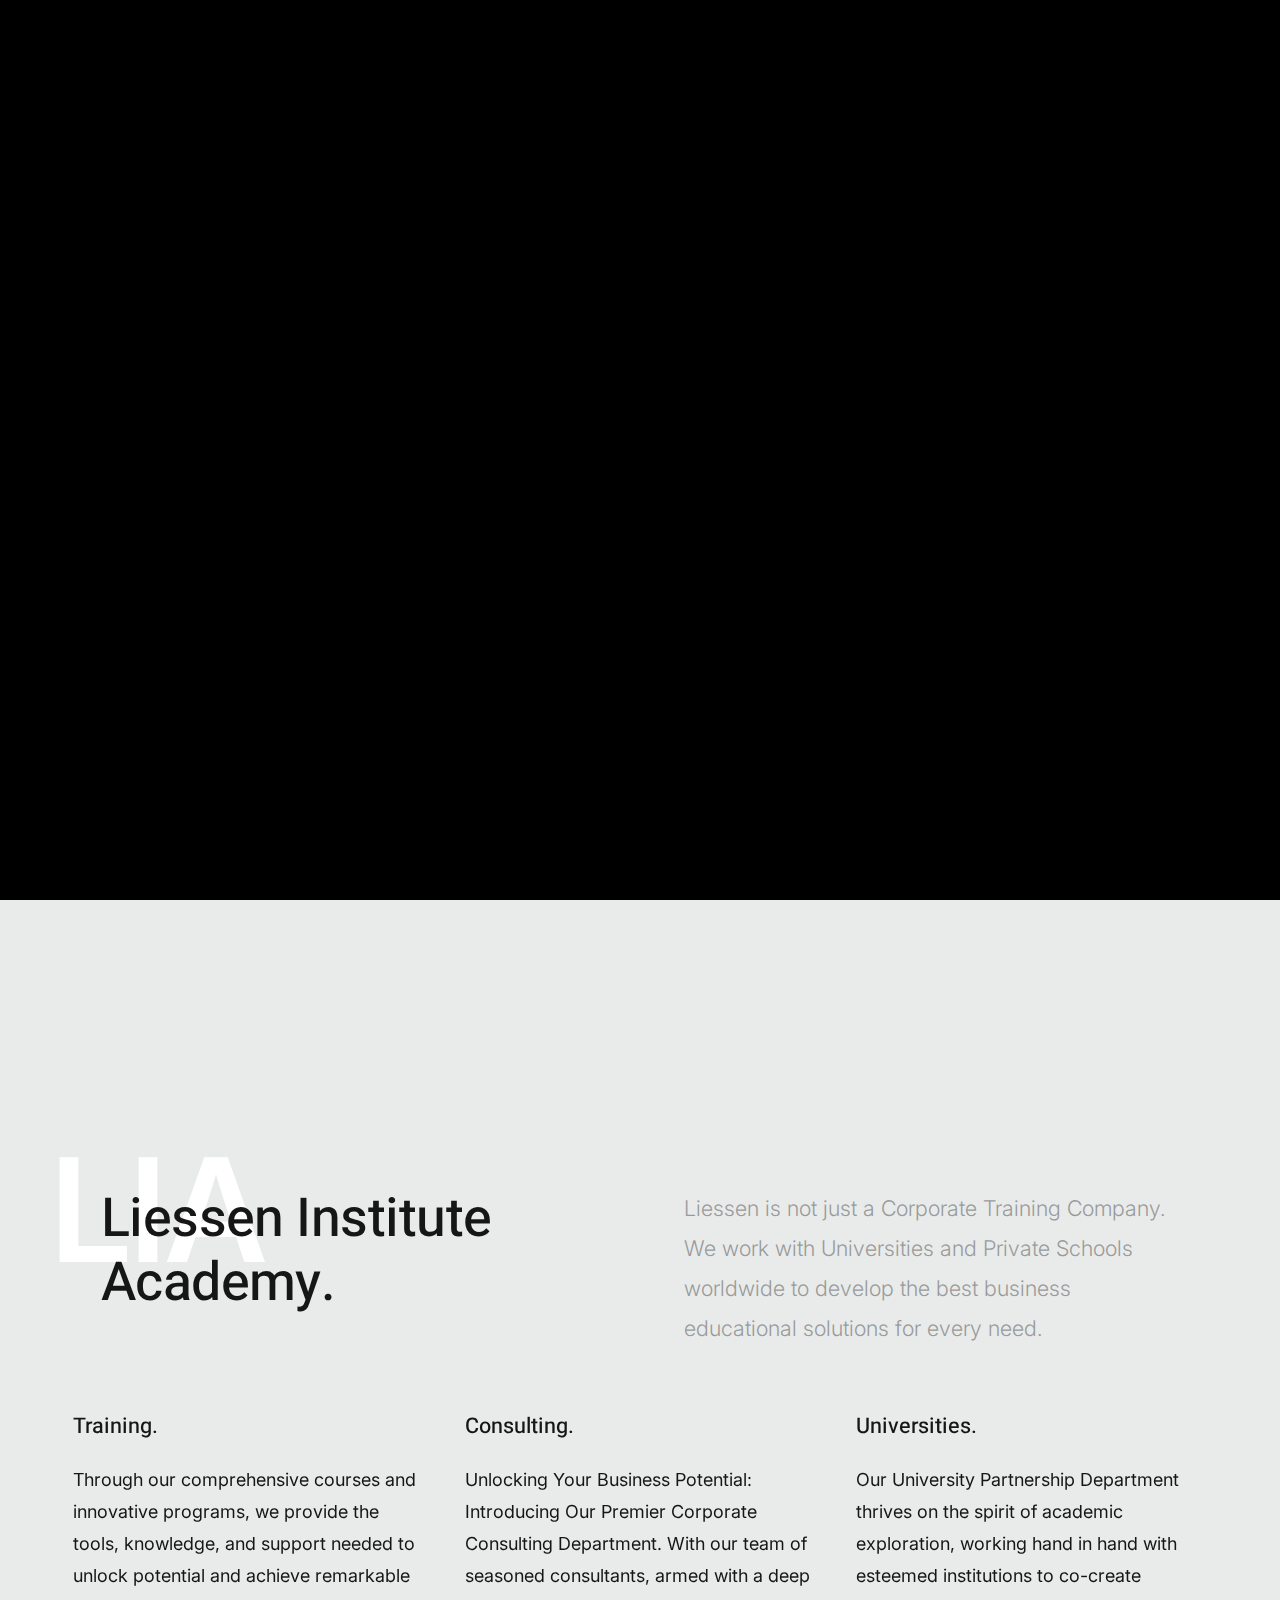
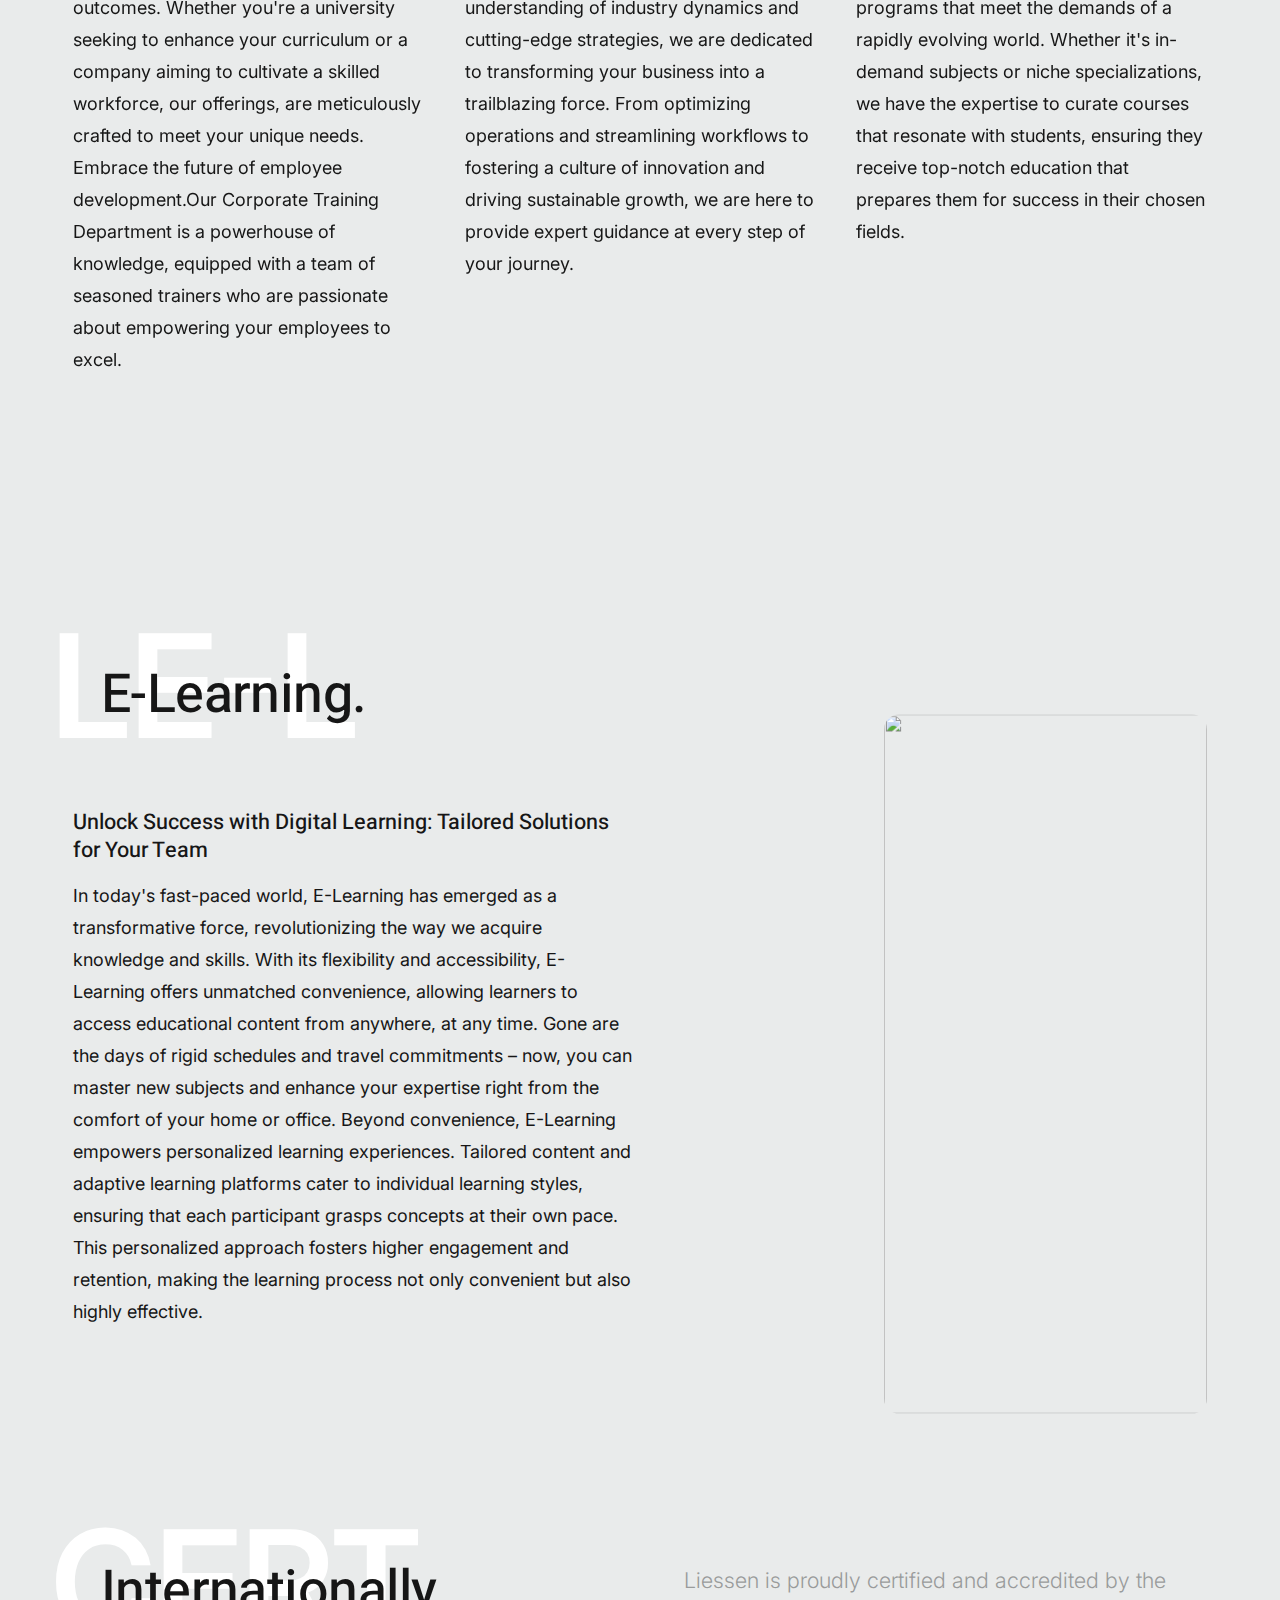
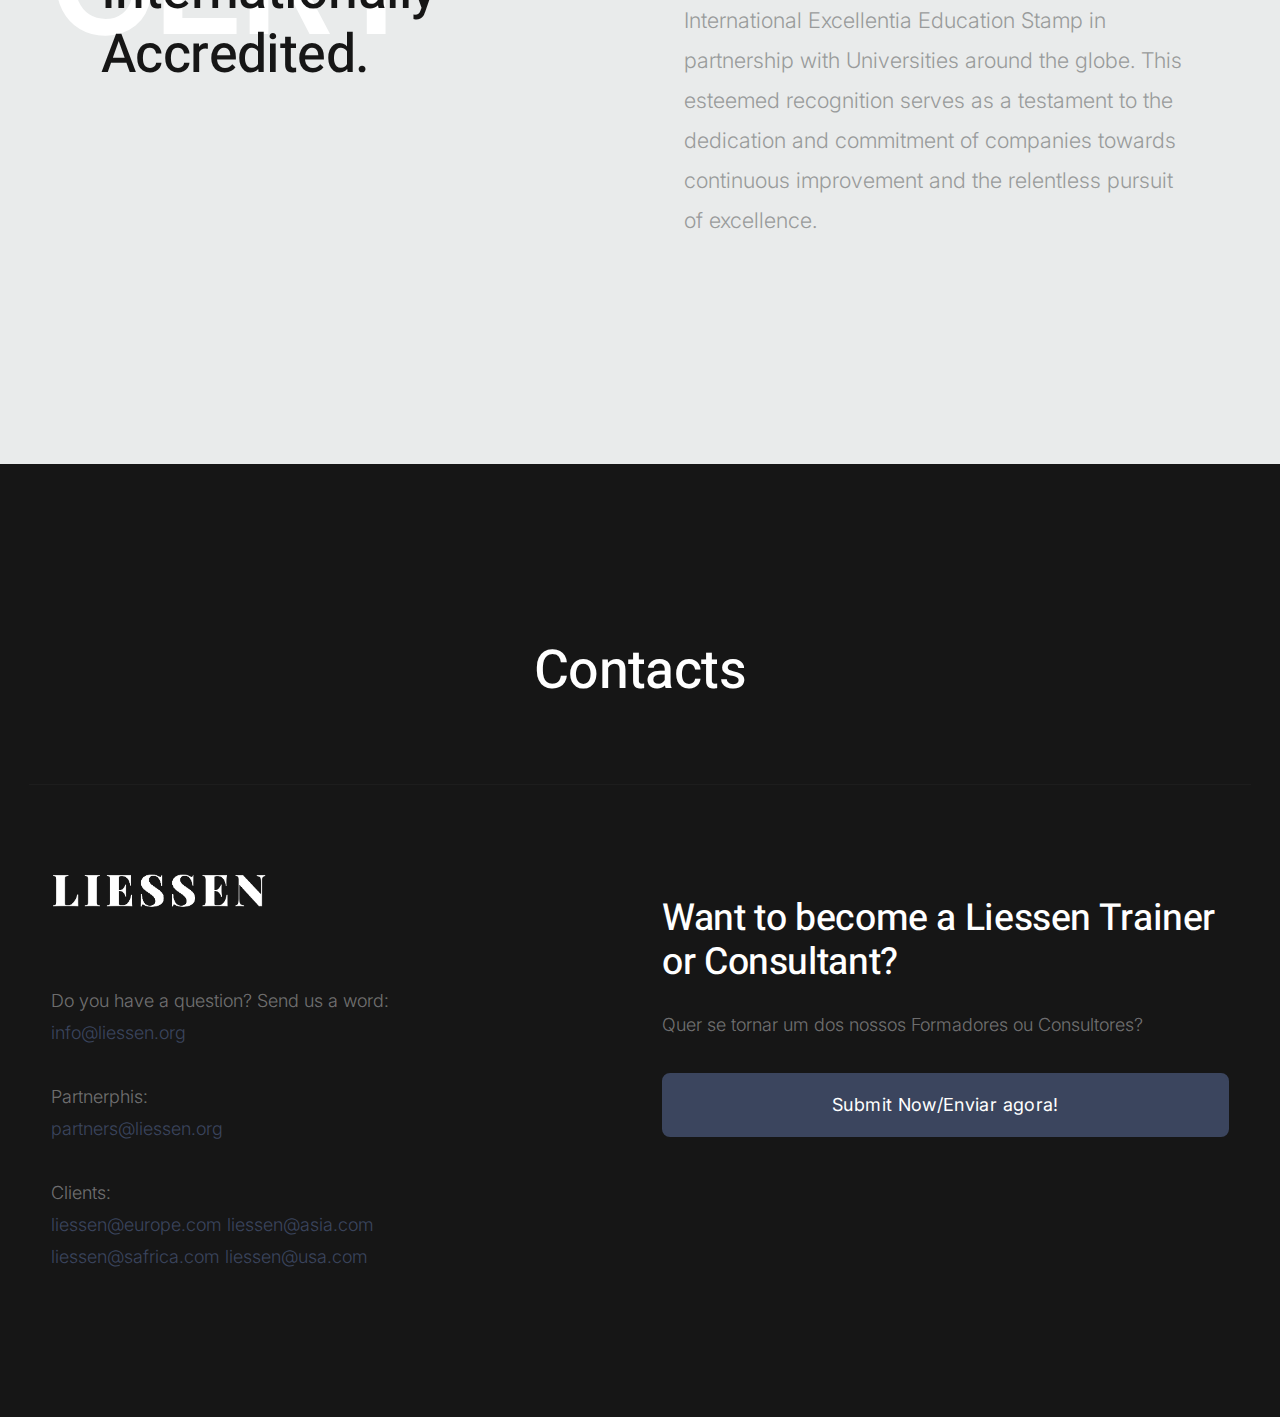
==== commit 14954c6b: "Update index.html" ====
--- a/index.html
+++ b/index.html
@@ -297,7 +297,7 @@
                         </div>
                         <div class="column lg-6 stack-on-1000 desc-block">
                             <p class="desc lead">
-                                Liessen is proudly certified and accredited by the International Excellentia Education Stamp in partnership with Harvard Learning.
+                                Liessen is proudly certified and accredited by the International Excellentia Education Stamp in partnership with Universities around the globe.
                                 This esteemed recognition serves as a testament to the dedication and commitment of companies
                                 towards continuous improvement and the relentless pursuit of excellence.
                             </p>
@@ -367,4 +367,4 @@
     <script src="js/main.js"></script>
 
 </body>
-</html>+</html>
--- a/css/vendor.css
+++ b/css/vendor.css
@@ -0,0 +1,865 @@
+/* ===================================================================
+ * Booth Third-party Stylesheets
+ * Template Ver. 1.0.0
+ * 10-20-2021
+ * -------------------------------------------------------------------
+ *
+ * TOC:
+ * # PrismJS
+ * # Swiper
+ * # Basiclightbox
+ *
+ * ------------------------------------------------------------------- */
+
+/* ===================================================================
+ * # PrismJS 1.20.0
+ *   https://prismjs.com/download.html#themes=prism-okaidia&languages=markup+css+clike+javascript+markup-templating+php 
+ *   
+ *   okaidia theme for JavaScript, CSS and HTML
+ *   Loosely based on Monokai textmate theme by http://www.monokai.nl/
+ *   @author ocodia
+ * ------------------------------------------------------------------- */
+code[class*="language-"],
+pre[class*="language-"] {
+    color           : #f8f8f2;
+    background      : none;
+    text-shadow     : 0 1px rgba(0, 0, 0, 0.3);
+    font-family     : var(--font-mono);
+    font-size       : calc(var(--text-size) * 0.9444);
+    text-align      : left;
+    white-space     : pre;
+    word-spacing    : normal;
+    word-break      : normal;
+    word-wrap       : normal;
+    line-height     : var(--vspace-1);
+    -moz-tab-size   : 4;
+    -o-tab-size     : 4;
+    tab-size        : 4;
+    -webkit-hyphens : none;
+    -moz-hyphens    : none;
+    -ms-hyphens     : none;
+    hyphens         : none;
+}
+
+/* Code blocks */
+
+pre[class*="language-"] {
+    padding  : var(--vspace-0_5) 0 var(--vspace-1);
+    margin   : var(--vspace-1) 0;
+    overflow : auto;
+}
+
+:not(pre)>code[class*="language-"],
+pre[class*="language-"] {
+    background : #272822;
+}
+
+/* Inline code */
+
+:not(pre)>code[class*="language-"] {
+    padding     : .1em;
+    white-space : normal;
+}
+
+.token.comment,
+.token.prolog,
+.token.doctype,
+.token.cdata {
+    color : slategray;
+}
+
+.token.punctuation {
+    color : #f8f8f2;
+}
+
+.token.namespace {
+    opacity : .7;
+}
+
+.token.property,
+.token.tag,
+.token.constant,
+.token.symbol,
+.token.deleted {
+    color : #f92672;
+}
+
+.token.boolean,
+.token.number {
+    color : #ae81ff;
+}
+
+.token.selector,
+.token.attr-name,
+.token.string,
+.token.char,
+.token.builtin,
+.token.inserted {
+    color : #a6e22e;
+}
+
+.token.operator,
+.token.entity,
+.token.url,
+.language-css .token.string,
+.style .token.string,
+.token.variable {
+    color : #f8f8f2;
+}
+
+.token.atrule,
+.token.attr-value,
+.token.function,
+.token.class-name {
+    color : #e6db74;
+}
+
+.token.keyword {
+    color : #66d9ef;
+}
+
+.token.regex,
+.token.important {
+    color : #fd971f;
+}
+
+.token.important,
+.token.bold {
+    font-weight : bold;
+}
+
+.token.italic {
+    font-style : italic;
+}
+
+.token.entity {
+    cursor : help;
+}
+
+
+/* ===================================================================
+ * # Swiper 6.4.5
+ *   Most modern mobile touch slider and framework with hardware accelerated transitions
+ *   https://swiperjs.com
+ *
+ *   Copyright 2014-2020 Vladimir Kharlampidi
+ *
+ *   Released under the MIT License
+ *
+ *   Released on: December 18, 2020
+ * ------------------------------------------------------------------- */
+@font-face {
+    font-family : "swiper-icons";
+    src         : url("data:application/font-woff;charset=utf-8;base64, [base64]//wADZ2x5ZgAAAywAAADMAAAD2MHtryVoZWFkAAABbAAAADAAAAA2E2+eoWhoZWEAAAGcAAAAHwAAACQC9gDzaG10eAAAAigAAAAZAAAArgJkABFsb2NhAAAC0AAAAFoAAABaFQAUGG1heHAAAAG8AAAAHwAAACAAcABAbmFtZQAAA/gAAAE5AAACXvFdBwlwb3N0AAAFNAAAAGIAAACE5s74hXjaY2BkYGAAYpf5Hu/j+W2+MnAzMYDAzaX6QjD6/4//Bxj5GA8AuRwMYGkAPywL13jaY2BkYGA88P8Agx4j+/8fQDYfA1AEBWgDAIB2BOoAeNpjYGRgYNBh4GdgYgABEMnIABJzYNADCQAACWgAsQB42mNgYfzCOIGBlYGB0YcxjYGBwR1Kf2WQZGhhYGBiYGVmgAFGBiQQkOaawtDAoMBQxXjg/wEGPcYDDA4wNUA2CCgwsAAAO4EL6gAAeNpj2M0gyAACqxgGNWBkZ2D4/wMA+xkDdgAAAHjaY2BgYGaAYBkGRgYQiAHyGMF8FgYHIM3DwMHABGQrMOgyWDLEM1T9/w8UBfEMgLzE////P/5//f/V/xv+r4eaAAeMbAxwIUYmIMHEgKYAYjUcsDAwsLKxc3BycfPw8jEQA/[base64]/uznmfPFBNODM2K7MTQ45YEAZqGP81AmGGcF3iPqOop0r1SPTaTbVkfUe4HXj97wYE+yNwWYxwWu4v1ugWHgo3S1XdZEVqWM7ET0cfnLGxWfkgR42o2PvWrDMBSFj/IHLaF0zKjRgdiVMwScNRAoWUoH78Y2icB/yIY09An6AH2Bdu/UB+yxopYshQiEvnvu0dURgDt8QeC8PDw7Fpji3fEA4z/PEJ6YOB5hKh4dj3EvXhxPqH/SKUY3rJ7srZ4FZnh1PMAtPhwP6fl2PMJMPDgeQ4rY8YT6Gzao0eAEA409DuggmTnFnOcSCiEiLMgxCiTI6Cq5DZUd3Qmp10vO0LaLTd2cjN4fOumlc7lUYbSQcZFkutRG7g6JKZKy0RmdLY680CDnEJ+UMkpFFe1RN7nxdVpXrC4aTtnaurOnYercZg2YVmLN/d/gczfEimrE/fs/bOuq29Zmn8tloORaXgZgGa78yO9/cnXm2BpaGvq25Dv9S4E9+5SIc9PqupJKhYFSSl47+Qcr1mYNAAAAeNptw0cKwkAAAMDZJA8Q7OUJvkLsPfZ6zFVERPy8qHh2YER+3i/BP83vIBLLySsoKimrqKqpa2hp6+jq6RsYGhmbmJqZSy0sraxtbO3sHRydnEMU4uR6yx7JJXveP7WrDycAAAAAAAH//wACeNpjYGRgYOABYhkgZgJCZgZNBkYGLQZtIJsFLMYAAAw3ALgAeNolizEKgDAQBCchRbC2sFER0YD6qVQiBCv/H9ezGI6Z5XBAw8CBK/m5iQQVauVbXLnOrMZv2oLdKFa8Pjuru2hJzGabmOSLzNMzvutpB3N42mNgZGBg4GKQYzBhYMxJLMlj4GBgAYow/P/PAJJhLM6sSoWKfWCAAwDAjgbRAAB42mNgYGBkAIIbCZo5IPrmUn0hGA0AO8EFTQAA") format("woff");
+    font-weight : 400;
+    font-style  : normal;
+}
+
+:root {
+    --swiper-theme-color : #007aff;
+}
+
+.swiper-container {
+    margin-left  : auto;
+    margin-right : auto;
+    position     : relative;
+    overflow     : hidden;
+    list-style   : none;
+    padding      : 0;
+    /* Fix of Webkit flickering */
+    z-index      : 1;
+}
+
+.swiper-container-vertical>.swiper-wrapper {
+    flex-direction : column;
+}
+
+.swiper-wrapper {
+    position            : relative;
+    width               : 100%;
+    height              : 100%;
+    z-index             : 1;
+    display             : flex;
+    transition-property : transform;
+    box-sizing          : content-box;
+}
+
+.swiper-container-android .swiper-slide,
+.swiper-wrapper {
+    transform : translate3d(0px, 0, 0);
+}
+
+.swiper-container-multirow>.swiper-wrapper {
+    flex-wrap : wrap;
+}
+
+.swiper-container-multirow-column>.swiper-wrapper {
+    flex-wrap      : wrap;
+    flex-direction : column;
+}
+
+.swiper-container-free-mode>.swiper-wrapper {
+    transition-timing-function : ease-out;
+    margin                     : 0 auto;
+}
+
+.swiper-slide {
+    flex-shrink         : 0;
+    width               : 100%;
+    height              : 100%;
+    position            : relative;
+    transition-property : transform;
+}
+
+.swiper-slide-invisible-blank {
+    visibility : hidden;
+}
+
+/* Auto Height */
+
+.swiper-container-autoheight,
+.swiper-container-autoheight .swiper-slide {
+    height : auto;
+}
+
+.swiper-container-autoheight .swiper-wrapper {
+    align-items         : flex-start;
+    transition-property : transform, height;
+}
+
+/* 3D Effects */
+
+.swiper-container-3d {
+    perspective : 1200px;
+}
+
+.swiper-container-3d .swiper-wrapper,
+.swiper-container-3d .swiper-slide,
+.swiper-container-3d .swiper-slide-shadow-left,
+.swiper-container-3d .swiper-slide-shadow-right,
+.swiper-container-3d .swiper-slide-shadow-top,
+.swiper-container-3d .swiper-slide-shadow-bottom,
+.swiper-container-3d .swiper-cube-shadow {
+    transform-style : preserve-3d;
+}
+
+.swiper-container-3d .swiper-slide-shadow-left,
+.swiper-container-3d .swiper-slide-shadow-right,
+.swiper-container-3d .swiper-slide-shadow-top,
+.swiper-container-3d .swiper-slide-shadow-bottom {
+    position       : absolute;
+    left           : 0;
+    top            : 0;
+    width          : 100%;
+    height         : 100%;
+    pointer-events : none;
+    z-index        : 10;
+}
+
+.swiper-container-3d .swiper-slide-shadow-left {
+    background-image : linear-gradient(to left, rgba(0, 0, 0, 0.5), rgba(0, 0, 0, 0));
+}
+
+.swiper-container-3d .swiper-slide-shadow-right {
+    background-image : linear-gradient(to right, rgba(0, 0, 0, 0.5), rgba(0, 0, 0, 0));
+}
+
+.swiper-container-3d .swiper-slide-shadow-top {
+    background-image : linear-gradient(to top, rgba(0, 0, 0, 0.5), rgba(0, 0, 0, 0));
+}
+
+.swiper-container-3d .swiper-slide-shadow-bottom {
+    background-image : linear-gradient(to bottom, rgba(0, 0, 0, 0.5), rgba(0, 0, 0, 0));
+}
+
+/* CSS Mode */
+
+.swiper-container-css-mode>.swiper-wrapper {
+    overflow           : auto;
+    scrollbar-width    : none;
+    /* For Firefox */
+    -ms-overflow-style : none;
+    /* For Internet Explorer and Edge */
+}
+
+.swiper-container-css-mode>.swiper-wrapper::-webkit-scrollbar {
+    display : none;
+}
+
+.swiper-container-css-mode>.swiper-wrapper>.swiper-slide {
+    scroll-snap-align : start start;
+}
+
+.swiper-container-horizontal.swiper-container-css-mode>.swiper-wrapper {
+    scroll-snap-type : x mandatory;
+}
+
+.swiper-container-vertical.swiper-container-css-mode>.swiper-wrapper {
+    scroll-snap-type : y mandatory;
+}
+
+:root {
+    --swiper-navigation-size  : 44px;
+    /*
+    --swiper-navigation-color : var(--swiper-theme-color);
+    */
+}
+
+.swiper-button-prev,
+.swiper-button-next {
+    position        : absolute;
+    top             : 50%;
+    width           : calc(var(--swiper-navigation-size) / 44 * 27);
+    height          : var(--swiper-navigation-size);
+    margin-top      : calc(-1 * var(--swiper-navigation-size) / 2);
+    z-index         : 10;
+    cursor          : pointer;
+    display         : flex;
+    align-items     : center;
+    justify-content : center;
+    color           : var(--swiper-navigation-color, var(--swiper-theme-color));
+}
+
+.swiper-button-prev.swiper-button-disabled,
+.swiper-button-next.swiper-button-disabled {
+    opacity        : 0.35;
+    cursor         : auto;
+    pointer-events : none;
+}
+
+.swiper-button-prev:after,
+.swiper-button-next:after {
+    font-family    : swiper-icons;
+    font-size      : var(--swiper-navigation-size);
+    text-transform : none !important;
+    letter-spacing : 0;
+    text-transform : none;
+    font-variant   : initial;
+    line-height    : 1;
+}
+
+.swiper-button-prev,
+.swiper-container-rtl .swiper-button-next {
+    left  : 10px;
+    right : auto;
+}
+
+.swiper-button-prev:after,
+.swiper-container-rtl .swiper-button-next:after {
+    content : "prev";
+}
+
+.swiper-button-next,
+.swiper-container-rtl .swiper-button-prev {
+    right : 10px;
+    left  : auto;
+}
+
+.swiper-button-next:after,
+.swiper-container-rtl .swiper-button-prev:after {
+    content : "next";
+}
+
+.swiper-button-prev.swiper-button-white,
+.swiper-button-next.swiper-button-white {
+    --swiper-navigation-color : #ffffff;
+}
+
+.swiper-button-prev.swiper-button-black,
+.swiper-button-next.swiper-button-black {
+    --swiper-navigation-color : #000000;
+}
+
+.swiper-button-lock {
+    display : none;
+}
+
+:root {
+    /*
+    --swiper-pagination-color: var(--swiper-theme-color);
+    */
+}
+
+.swiper-pagination {
+    position   : absolute;
+    text-align : center;
+    transition : 300ms opacity;
+    transform  : translate3d(0, 0, 0);
+    z-index    : 10;
+}
+
+.swiper-pagination.swiper-pagination-hidden {
+    opacity : 0;
+}
+
+/* Common Styles */
+
+.swiper-pagination-fraction,
+.swiper-pagination-custom,
+.swiper-container-horizontal>.swiper-pagination-bullets {
+    bottom : 10px;
+    left   : 0;
+    width  : 100%;
+}
+
+/* Bullets */
+
+.swiper-pagination-bullets-dynamic {
+    overflow  : hidden;
+    font-size : 0;
+}
+
+.swiper-pagination-bullets-dynamic .swiper-pagination-bullet {
+    transform : scale(0.33);
+    position  : relative;
+}
+
+.swiper-pagination-bullets-dynamic .swiper-pagination-bullet-active {
+    transform : scale(1);
+}
+
+.swiper-pagination-bullets-dynamic .swiper-pagination-bullet-active-main {
+    transform : scale(1);
+}
+
+.swiper-pagination-bullets-dynamic .swiper-pagination-bullet-active-prev {
+    transform : scale(0.66);
+}
+
+.swiper-pagination-bullets-dynamic .swiper-pagination-bullet-active-prev-prev {
+    transform : scale(0.33);
+}
+
+.swiper-pagination-bullets-dynamic .swiper-pagination-bullet-active-next {
+    transform : scale(0.66);
+}
+
+.swiper-pagination-bullets-dynamic .swiper-pagination-bullet-active-next-next {
+    transform : scale(0.33);
+}
+
+.swiper-pagination-bullet {
+    width         : 8px;
+    height        : 8px;
+    display       : inline-block;
+    border-radius : 100%;
+    background    : #000;
+    opacity       : 0.2;
+}
+
+button.swiper-pagination-bullet {
+    border             : none;
+    margin             : 0;
+    padding            : 0;
+    box-shadow         : none;
+    -webkit-appearance : none;
+    -moz-appearance    : none;
+    appearance         : none;
+}
+
+.swiper-pagination-clickable .swiper-pagination-bullet {
+    cursor : pointer;
+}
+
+.swiper-pagination-bullet-active {
+    opacity    : 1;
+    background : var(--swiper-pagination-color, var(--swiper-theme-color));
+}
+
+.swiper-container-vertical>.swiper-pagination-bullets {
+    right     : 10px;
+    top       : 50%;
+    transform : translate3d(0px, -50%, 0);
+}
+
+.swiper-container-vertical>.swiper-pagination-bullets .swiper-pagination-bullet {
+    margin  : 6px 0;
+    display : block;
+}
+
+.swiper-container-vertical>.swiper-pagination-bullets.swiper-pagination-bullets-dynamic {
+    top       : 50%;
+    transform : translateY(-50%);
+    width     : 8px;
+}
+
+.swiper-container-vertical>.swiper-pagination-bullets.swiper-pagination-bullets-dynamic .swiper-pagination-bullet {
+    display    : inline-block;
+    transition : 200ms transform, 200ms top;
+}
+
+.swiper-container-horizontal>.swiper-pagination-bullets .swiper-pagination-bullet {
+    margin : 0 4px;
+}
+
+.swiper-container-horizontal>.swiper-pagination-bullets.swiper-pagination-bullets-dynamic {
+    left        : 50%;
+    transform   : translateX(-50%);
+    white-space : nowrap;
+}
+
+.swiper-container-horizontal>.swiper-pagination-bullets.swiper-pagination-bullets-dynamic .swiper-pagination-bullet {
+    transition : 200ms transform, 200ms left;
+}
+
+.swiper-container-horizontal.swiper-container-rtl>.swiper-pagination-bullets-dynamic .swiper-pagination-bullet {
+    transition : 200ms transform, 200ms right;
+}
+
+/* Progress */
+
+.swiper-pagination-progressbar {
+    background : rgba(0, 0, 0, 0.25);
+    position   : absolute;
+}
+
+.swiper-pagination-progressbar .swiper-pagination-progressbar-fill {
+    background       : var(--swiper-pagination-color, var(--swiper-theme-color));
+    position         : absolute;
+    left             : 0;
+    top              : 0;
+    width            : 100%;
+    height           : 100%;
+    transform        : scale(0);
+    transform-origin : left top;
+}
+
+.swiper-container-rtl .swiper-pagination-progressbar .swiper-pagination-progressbar-fill {
+    transform-origin : right top;
+}
+
+.swiper-container-horizontal>.swiper-pagination-progressbar,
+.swiper-container-vertical>.swiper-pagination-progressbar.swiper-pagination-progressbar-opposite {
+    width  : 100%;
+    height : 4px;
+    left   : 0;
+    top    : 0;
+}
+
+.swiper-container-vertical>.swiper-pagination-progressbar,
+.swiper-container-horizontal>.swiper-pagination-progressbar.swiper-pagination-progressbar-opposite {
+    width  : 4px;
+    height : 100%;
+    left   : 0;
+    top    : 0;
+}
+
+.swiper-pagination-white {
+    --swiper-pagination-color : #ffffff;
+}
+
+.swiper-pagination-black {
+    --swiper-pagination-color : #000000;
+}
+
+.swiper-pagination-lock {
+    display : none;
+}
+
+/* Scrollbar */
+
+.swiper-scrollbar {
+    border-radius    : 10px;
+    position         : relative;
+    -ms-touch-action : none;
+    background       : rgba(0, 0, 0, 0.1);
+}
+
+.swiper-container-horizontal>.swiper-scrollbar {
+    position : absolute;
+    left     : 1%;
+    bottom   : 3px;
+    z-index  : 50;
+    height   : 5px;
+    width    : 98%;
+}
+
+.swiper-container-vertical>.swiper-scrollbar {
+    position : absolute;
+    right    : 3px;
+    top      : 1%;
+    z-index  : 50;
+    width    : 5px;
+    height   : 98%;
+}
+
+.swiper-scrollbar-drag {
+    height        : 100%;
+    width         : 100%;
+    position      : relative;
+    background    : rgba(0, 0, 0, 0.5);
+    border-radius : 10px;
+    left          : 0;
+    top           : 0;
+}
+
+.swiper-scrollbar-cursor-drag {
+    cursor : move;
+}
+
+.swiper-scrollbar-lock {
+    display : none;
+}
+
+.swiper-zoom-container {
+    width           : 100%;
+    height          : 100%;
+    display         : flex;
+    justify-content : center;
+    align-items     : center;
+    text-align      : center;
+}
+
+.swiper-zoom-container>img,
+.swiper-zoom-container>svg,
+.swiper-zoom-container>canvas {
+    max-width  : 100%;
+    max-height : 100%;
+    object-fit : contain;
+}
+
+.swiper-slide-zoomed {
+    cursor : move;
+}
+
+/* Preloader */
+
+:root {
+    /*
+    --swiper-preloader-color: var(--swiper-theme-color);
+    */
+}
+
+.swiper-lazy-preloader {
+    width            : 42px;
+    height           : 42px;
+    position         : absolute;
+    left             : 50%;
+    top              : 50%;
+    margin-left      : -21px;
+    margin-top       : -21px;
+    z-index          : 10;
+    transform-origin : 50%;
+    animation        : swiper-preloader-spin 1s infinite linear;
+    box-sizing       : border-box;
+    border           : 4px solid var(--swiper-preloader-color, var(--swiper-theme-color));
+    border-radius    : 50%;
+    border-top-color : transparent;
+}
+
+.swiper-lazy-preloader-white {
+    --swiper-preloader-color : #fff;
+}
+
+.swiper-lazy-preloader-black {
+    --swiper-preloader-color : #000;
+}
+
+@keyframes swiper-preloader-spin {
+    100% {
+        transform : rotate(360deg);
+    }
+}
+
+/* a11y */
+
+.swiper-container .swiper-notification {
+    position       : absolute;
+    left           : 0;
+    top            : 0;
+    pointer-events : none;
+    opacity        : 0;
+    z-index        : -1000;
+}
+
+.swiper-container-fade.swiper-container-free-mode .swiper-slide {
+    transition-timing-function : ease-out;
+}
+
+.swiper-container-fade .swiper-slide {
+    pointer-events      : none;
+    transition-property : opacity;
+}
+
+.swiper-container-fade .swiper-slide .swiper-slide {
+    pointer-events : none;
+}
+
+.swiper-container-fade .swiper-slide-active,
+.swiper-container-fade .swiper-slide-active .swiper-slide-active {
+    pointer-events : auto;
+}
+
+.swiper-container-cube {
+    overflow : visible;
+}
+
+.swiper-container-cube .swiper-slide {
+    pointer-events              : none;
+    -webkit-backface-visibility : hidden;
+    backface-visibility         : hidden;
+    z-index                     : 1;
+    visibility                  : hidden;
+    transform-origin            : 0 0;
+    width                       : 100%;
+    height                      : 100%;
+}
+
+.swiper-container-cube .swiper-slide .swiper-slide {
+    pointer-events : none;
+}
+
+.swiper-container-cube.swiper-container-rtl .swiper-slide {
+    transform-origin : 100% 0;
+}
+
+.swiper-container-cube .swiper-slide-active,
+.swiper-container-cube .swiper-slide-active .swiper-slide-active {
+    pointer-events : auto;
+}
+
+.swiper-container-cube .swiper-slide-active,
+.swiper-container-cube .swiper-slide-next,
+.swiper-container-cube .swiper-slide-prev,
+.swiper-container-cube .swiper-slide-next+.swiper-slide {
+    pointer-events : auto;
+    visibility     : visible;
+}
+
+.swiper-container-cube .swiper-slide-shadow-top,
+.swiper-container-cube .swiper-slide-shadow-bottom,
+.swiper-container-cube .swiper-slide-shadow-left,
+.swiper-container-cube .swiper-slide-shadow-right {
+    z-index                     : 0;
+    -webkit-backface-visibility : hidden;
+    backface-visibility         : hidden;
+}
+
+.swiper-container-cube .swiper-cube-shadow {
+    position       : absolute;
+    left           : 0;
+    bottom         : 0px;
+    width          : 100%;
+    height         : 100%;
+    background     : #000;
+    opacity        : 0.6;
+    -webkit-filter : blur(50px);
+    filter         : blur(50px);
+    z-index        : 0;
+}
+
+.swiper-container-flip {
+    overflow : visible;
+}
+
+.swiper-container-flip .swiper-slide {
+    pointer-events              : none;
+    -webkit-backface-visibility : hidden;
+    backface-visibility         : hidden;
+    z-index                     : 1;
+}
+
+.swiper-container-flip .swiper-slide .swiper-slide {
+    pointer-events : none;
+}
+
+.swiper-container-flip .swiper-slide-active,
+.swiper-container-flip .swiper-slide-active .swiper-slide-active {
+    pointer-events : auto;
+}
+
+.swiper-container-flip .swiper-slide-shadow-top,
+.swiper-container-flip .swiper-slide-shadow-bottom,
+.swiper-container-flip .swiper-slide-shadow-left,
+.swiper-container-flip .swiper-slide-shadow-right {
+    z-index                     : 0;
+    -webkit-backface-visibility : hidden;
+    backface-visibility         : hidden;
+}
+
+
+/* ===================================================================
+ * # Basiclightbox
+ *
+ *
+ * ------------------------------------------------------------------- */
+ .basicLightbox {
+    position        : fixed;
+    display         : flex;
+    justify-content : center;
+    align-items     : center;
+    top             : 0;
+    left            : 0;
+    width           : 100%;
+    height          : 100vh;
+    background      : var(--color-gray-19);
+    opacity         : 0.01;
+    transition      : opacity 0.4s ease;
+    z-index         : 1000;
+    will-change     : opacity;
+}
+
+.basicLightbox::after {
+    content             : "";
+    position            : absolute;
+    top                 : 1.6rem;
+    right               : 1.8rem;
+    width               : 2em;
+    height              : 2em;
+    background          : url(../images/icons/icon-close-2.svg);
+    background-position : center;
+    background-size     : 1.6rem 1.6rem;
+    background-repeat   : no-repeat;
+    cursor              : pointer;
+}
+
+.basicLightbox--visible {
+    opacity : 1;
+}
+
+.basicLightbox__placeholder {
+    max-width   : 100%;
+    transform   : scale(0.9);
+    transition  : all 0.4s ease;
+    z-index     : 1;
+    will-change : transform;
+    opacity     : 0;
+}
+
+.basicLightbox__placeholder>iframe:first-child:last-child,
+.basicLightbox__placeholder>img:first-child:last-child,
+.basicLightbox__placeholder>video:first-child:last-child {
+    display    : block;
+    position   : absolute;
+    top        : 0;
+    right      : 0;
+    bottom     : 0;
+    left       : 0;
+    margin     : auto;
+    max-width  : 95%;
+    max-height : 95%;
+}
+
+.basicLightbox__placeholder>iframe:first-child:last-child,
+.basicLightbox__placeholder>video:first-child:last-child {
+    pointer-events : auto;
+}
+
+.basicLightbox__placeholder>img:first-child:last-child,
+.basicLightbox__placeholder>video:first-child:last-child {
+    width  : auto;
+    height : auto;
+}
+
+.basicLightbox--iframe .basicLightbox__placeholder,
+.basicLightbox--img .basicLightbox__placeholder,
+.basicLightbox--video .basicLightbox__placeholder {
+    width          : 100%;
+    height         : 100%;
+    pointer-events : none;
+}
+
+.basicLightbox--visible .basicLightbox__placeholder {
+    transform : scale(1);
+    opacity   : 1;
+}--- a/css/styles.css
+++ b/css/styles.css
@@ -0,0 +1,5138 @@
+@charset "UTF-8";
+
+/* ===================================================================
+ * Booth Main Stylesheet
+ * Template Ver. 1.0.0
+ * 10-20-2021
+ * ------------------------------------------------------------------
+ *
+ * TOC:
+ * # SETTINGS
+ *      ## fonts
+ *      ## colors
+ *      ## spacing and typescale
+ *      ## grid variables
+ * # NORMALIZE
+ * # BASE SETUP
+ * # GRID
+ *      ## large screen devices
+ *      ## medium screen devices
+ *      ## tablet devices
+ *      ## mobile devices
+ *      ## small screen devices
+ *      ## additional column stackpoints
+ * # UTILITY CLASSES
+ * # TYPOGRAPHY
+ *      ## base type styles
+ *      ## additional typography & helper classes
+ *      ## lists
+ *      ## spacing
+ * # PRELOADER
+ *      ## page loaded
+ * # FORM
+ *      ## style placeholder text
+ *      ## change autocomplete styles in Chrome
+ * # BUTTONS
+ * # TABLE
+ * # COMPONENTS
+ *      ## pagination
+ *      ## alert box
+ *      ## skillbars
+ *      ## stats tabs
+ * # PROJECT-WIDE SHARED STYLES
+ *      ## theme-specific typography classes
+ *      ## media classes
+ *      ## section header
+ *      ## swiper overrides
+ * # PAGE WRAP
+ * # SITE HEADER
+ *      ## logo
+ *      ## main navigation
+ *      ## cta button
+ *      ## mobile menu toggle
+ * # INTRO
+ *      ## intro background
+ *      ## intro content
+ *      ## intro social
+ *      ## intro scroll
+ *      ## intro transitions
+ * # ABOUT
+ *      ## stats
+ *      ## info
+ *      ## screens
+ *      ## how-to
+ *      ## features
+ * # TESTIMONIALS
+ *      ## testimonial slider
+ * # PRICING
+ *      ## pricing plan blocks
+ * # DOWNLOAD
+ * # FOOTER
+ *      ## subscription form
+ *      ## footer logo
+ *      ## footer sitelinks
+ *      ## footer contact
+ *      ## footer social
+ *      ## copyright
+ *      ## go top
+ *
+ * ------------------------------------------------------------------ */
+
+/* ===================================================================
+ * # SETTINGS
+ *
+ *
+ * ------------------------------------------------------------------- */
+
+/* -------------------------------------------------------------------
+ * ## fonts
+ * ------------------------------------------------------------------- */
+@import url("https://fonts.googleapis.com/css2?family=Inter:wght@300;400;500;600&family=Heebo:wght@300;400;500;600;700&display=swap");
+
+:root {
+    --font-1    : "Inter", sans-serif;
+    --font-2    : "Heebo", sans-serif;
+
+    /* monospace
+     */
+    --font-mono : Consolas, "Andale Mono", Courier, "Courier New", monospace;
+}
+
+/* -------------------------------------------------------------------
+ * ## colors
+ * ------------------------------------------------------------------- */
+:root {
+
+    /* color-1(#3A445D)
+     * color-2(#3A445D)
+     */
+    --color-1                       : hsla(223,23%,30%);
+    --color-2                       : hsla(223,23%,30%);
+
+    /* theme color variations
+     */
+    --color-1-lightest              : hsla(144, 37%, 79%, 1);
+    --color-1-lighter               : hsla(144, 37%, 69%, 1);
+    --color-1-light                 : hsla(144, 37%, 49%, 1);
+    --color-1-dark                  : hsla(144, 37%, 29%, 1);
+    --color-1-darker                : hsla(144, 37%, 19%, 1);
+    --color-1-darkest               : hsla(144, 37%, 9%, 1);
+
+    --color-2-lighter               : hsla(12, 89%, 59%, 1);
+    --color-2-light                 : hsla(12, 89%, 49%, 1);
+    --color-2-dark                  : hsla(12, 89%, 29%, 1);
+    --color-2-darker                : hsla(12, 89%, 19%, 1);
+    --color-2-darkest               : hsla(12, 89%, 9%, 1);
+
+    /* feedback colors
+     * color-error(#ffd1d2), color-success(#c8e675),
+     * color-info(#d7ecfb), color-notice(#fff099)
+     */
+    --color-error                   : hsla(359, 100%, 91%, 1);
+    --color-success                 : hsla(76, 69%, 68%, 1);
+    --color-info                    : hsla(205, 82%, 91%, 1);
+    --color-notice                  : hsla(51, 100%, 80%, 1);
+    --color-error-content           : hsla(359, 50%, 50%, 1);
+    --color-success-content         : hsla(76, 29%, 28%, 1);
+    --color-info-content            : hsla(205, 32%, 31%, 1);
+    --color-notice-content          : hsla(51, 30%, 30%, 1);
+
+    /* shades
+     * generated using
+     * Tint & Shade Generator
+     * (https://maketintsandshades.com/)
+     */
+    --color-black                   : #000000;
+    --color-gray-19                 : #161616;
+    --color-gray-18                 : #2c2c2c;
+    --color-gray-17                 : #424342;
+    --color-gray-16                 : #585958;
+    --color-gray-15                 : #6e6f6f;
+    --color-gray-14                 : #838585;
+    --color-gray-13                 : #999b9b;
+    --color-gray-12                 : #afb2b1;
+    --color-gray-11                 : #c5c8c7;
+    --color-gray-10                 : #dbdedd;
+    --color-gray-9                  : #dfe1e0;
+    --color-gray-8                  : #e2e5e4;
+    --color-gray-7                  : #e6e8e7;
+    --color-gray-6                  : #e9ebeb;
+    --color-gray-5                  : #edefee;
+    --color-gray-4                  : #f1f2f1;
+    --color-gray-3                  : #f4f5f5;
+    --color-gray-2                  : #f8f8f8;
+    --color-gray-1                  : #fbfcfc;
+    --color-white                   : #ffffff;
+
+    /* text
+     */
+    --color-text                    : var(--color-gray-19);
+    --color-text-dark               : var(--color-gray-19);
+    --color-text-light              : var(--color-gray-13);
+    --color-placeholder             : var(--color-gray-13);
+
+    /* buttons
+     */
+    --color-btn                     : var(--color-gray-6);
+    --color-btn-text                : var(--color-black);
+    --color-btn-hover               : var(--color-gray-8);
+    --color-btn-hover-text          : var(--color-black);
+    --color-btn-primary             : var(--color-1);
+    --color-btn-primary-text        : var(--color-white);
+    --color-btn-primary-hover       : var(--color-1-dark);
+    --color-btn-primary-hover-text  : var(--color-white);
+    --color-btn-stroke              : var(--color-black);
+    --color-btn-stroke-text         : var(--color-black);
+    --color-btn-stroke-hover        : var(--color-black);
+    --color-btn-stroke-hover-text   : var(--color-white);
+
+    /* preloader
+     */
+    --color-preloader-bg            : var(--color-gray-19);
+    --color-loader                  : white;
+    --color-loader-light            : rgba(255, 255, 255, 0.1);
+
+    /* others
+     */
+    --color-body                    : white;
+    --color-border                  : rgba(0, 0, 0, 0.08);
+    --border-radius                 : 8px;
+}
+
+/* -------------------------------------------------------------------
+ * ## spacing and typescale
+ * ------------------------------------------------------------------- */
+:root {
+
+    /* spacing
+     * base font size: 18px
+     * vertical space unit : 32px
+     */
+    --base-size         : 62.5%;
+    --multiplier        : 1;
+    --base-font-size    : calc(1.8rem * var(--multiplier));
+    --space             : calc(3.2rem * var(--multiplier));
+
+    /* vertical spacing
+     */
+    --vspace-0_125      : calc(0.125 * var(--space));
+    --vspace-0_25       : calc(0.25 * var(--space));
+    --vspace-0_375      : calc(0.375 * var(--space));
+    --vspace-0_5        : calc(0.5 * var(--space));
+    --vspace-0_625      : calc(0.625 * var(--space));
+    --vspace-0_75       : calc(0.75 * var(--space));
+    --vspace-0_875      : calc(0.875 * var(--space));
+    --vspace-1          : calc(var(--space));
+    --vspace-1_25       : calc(1.25 * var(--space));
+    --vspace-1_5        : calc(1.5 * var(--space));
+    --vspace-1_75       : calc(1.75 * var(--space));
+    --vspace-2          : calc(2 * var(--space));
+    --vspace-2_5        : calc(2.5 * var(--space));
+    --vspace-3          : calc(3 * var(--space));
+    --vspace-3_5        : calc(3.5 * var(--space));
+    --vspace-4          : calc(4 * var(--space));
+    --vspace-4_5        : calc(4.5 * var(--space));
+    --vspace-5          : calc(5 * var(--space));
+
+    /* type scale
+     * ratio 1:2 | base: 18px
+     * -------------------------------------------------------
+     *
+     * --text-display-3 = (77.40px)
+     * --text-display-2 = (64.50px)
+     * --text-display-1 = (53.75px)
+     * --text-xxxl      = (44.79px)
+     * --text-xxl       = (37.32px)
+     * --text-xl        = (31.10px)
+     * --text-lg        = (25.92px)
+     * --text-md        = (21.60px)
+     * --text-size      = (18.00px) BASE
+     * --text-sm        = (15.00px)
+     * --text-xs        = (12.50px)
+     *
+     * ---------------------------------------------------------
+     */
+    --text-scale-ratio  : 1.2;
+    --text-size         : var(--base-font-size);
+    --text-xs           : calc((var(--text-size) / var(--text-scale-ratio)) / var(--text-scale-ratio));
+    --text-sm           : calc(var(--text-xs) * var(--text-scale-ratio));
+    --text-md           : calc(var(--text-sm) * var(--text-scale-ratio) * var(--text-scale-ratio));
+    --text-lg           : calc(var(--text-md) * var(--text-scale-ratio));
+    --text-xl           : calc(var(--text-lg) * var(--text-scale-ratio));
+    --text-xxl          : calc(var(--text-xl) * var(--text-scale-ratio));
+    --text-xxxl         : calc(var(--text-xxl) * var(--text-scale-ratio));
+    --text-display-1    : calc(var(--text-xxxl) * var(--text-scale-ratio));
+    --text-display-2    : calc(var(--text-display-1) * var(--text-scale-ratio));
+    --text-display-3    : calc(var(--text-display-2) * var(--text-scale-ratio));
+
+    /* default button height
+     */
+    --vspace-btn        : var(--vspace-2);
+}
+
+/* on mobile devices below 600px, change the value of '--multiplier'
+ * to adjust the values of base font size and vertical space unit.
+ */
+@media screen and (max-width: 600px) {
+    :root {
+        --multiplier : 0.9375;
+    }
+}
+
+/* -------------------------------------------------------------------
+ * ## grid variables
+ * ------------------------------------------------------------------- */
+:root {
+
+    /* widths for rows and containers
+     */
+    --width-full     : 100%;
+    --width-max      : 1200px;
+    --width-wide     : 1400px;
+    --width-wider    : 1600px;
+    --width-widest   : 1800px;
+    --width-narrow   : 1000px;
+    --width-narrower : 800px;
+    --width-grid-max : var(--width-max);
+
+    /* gutter
+     */
+    --gutter         : 2.2rem;
+}
+
+/* on medium screen devices
+ */
+@media screen and (max-width: 1200px) {
+    :root {
+        --gutter : 2rem;
+    }
+}
+
+/* on mobile devices
+ */
+@media screen and (max-width: 600px) {
+    :root {
+        --gutter : 1rem;
+    }
+}
+
+
+
+/* ====================================================================
+ * # NORMALIZE
+ *
+ *
+ * --------------------------------------------------------------------
+ * normalize.css v8.0.1 | MIT License |
+ * github.com/necolas/normalize.css
+ * -------------------------------------------------------------------- */
+html {
+    line-height              : 1.15;
+    -webkit-text-size-adjust : 100%;
+}
+
+body {
+    margin : 0;
+}
+
+main {
+    display : block;
+}
+
+h1 {
+    font-size : 2em;
+    margin    : 0.67em 0;
+}
+
+hr {
+    box-sizing : content-box;
+    height     : 0;
+    overflow   : visible;
+}
+
+pre {
+    font-family : monospace, monospace;
+    font-size   : 1em;
+}
+
+a {
+    background-color : transparent;
+}
+
+abbr[title] {
+    border-bottom   : none;
+    text-decoration : underline;
+    text-decoration : underline dotted;
+}
+
+b,
+strong {
+    font-weight : bolder;
+}
+
+code,
+kbd,
+samp {
+    font-family : monospace, monospace;
+    font-size   : 1em;
+}
+
+small {
+    font-size : 80%;
+}
+
+sub,
+sup {
+    font-size      : 75%;
+    line-height    : 0;
+    position       : relative;
+    vertical-align : baseline;
+}
+
+sub {
+    bottom : -0.25em;
+}
+
+sup {
+    top : -0.5em;
+}
+
+img {
+    border-style : none;
+}
+
+button,
+input,
+optgroup,
+select,
+textarea {
+    font-family : inherit;
+    font-size   : 100%;
+    line-height : 1.15;
+    margin      : 0;
+}
+
+button,
+input {
+    overflow : visible;
+}
+
+button,
+select {
+    text-transform : none;
+}
+
+button,
+[type="button"],
+[type="reset"],
+[type="submit"] {
+    -webkit-appearance : button;
+}
+
+button::-moz-focus-inner,
+[type="button"]::-moz-focus-inner,
+[type="reset"]::-moz-focus-inner,
+[type="submit"]::-moz-focus-inner {
+    border-style : none;
+    padding      : 0;
+}
+
+button:-moz-focusring,
+[type="button"]:-moz-focusring,
+[type="reset"]:-moz-focusring,
+[type="submit"]:-moz-focusring {
+    outline : 1px dotted ButtonText;
+}
+
+fieldset {
+    padding : 0.35em 0.75em 0.625em;
+}
+
+legend {
+    box-sizing  : border-box;
+    color       : inherit;
+    display     : table;
+    max-width   : 100%;
+    padding     : 0;
+    white-space : normal;
+}
+
+progress {
+    vertical-align : baseline;
+}
+
+textarea {
+    overflow : auto;
+}
+
+[type="checkbox"],
+[type="radio"] {
+    box-sizing : border-box;
+    padding    : 0;
+}
+
+[type="number"]::-webkit-inner-spin-button,
+[type="number"]::-webkit-outer-spin-button {
+    height : auto;
+}
+
+[type="search"] {
+    -webkit-appearance : textfield;
+    outline-offset     : -2px;
+}
+
+[type="search"]::-webkit-search-decoration {
+    -webkit-appearance : none;
+}
+
+::-webkit-file-upload-button {
+    -webkit-appearance : button;
+    font               : inherit;
+}
+
+details {
+    display : block;
+}
+
+summary {
+    display : list-item;
+}
+
+template {
+    display : none;
+}
+
+[hidden] {
+    display : none;
+}
+
+
+
+/* ===================================================================
+ * # BASE SETUP
+ *
+ *
+ * ------------------------------------------------------------------- */
+html {
+    font-size  : var(--base-size);
+    box-sizing : border-box;
+}
+
+*,
+*::before,
+*::after {
+    box-sizing : inherit;
+}
+
+html,
+body {
+    height : 100%;
+}
+
+body {
+    background-color            : var(--color-body);
+    -webkit-overflow-scrolling  : touch;
+    -webkit-text-size-adjust    : 100%;
+    -webkit-tap-highlight-color : rgba(0, 0, 0, 0);
+    -webkit-font-smoothing      : antialiased;
+    -moz-osx-font-smoothing     : grayscale;
+}
+
+p {
+    font-size      : inherit;
+    text-rendering : optimizeLegibility;
+}
+
+a {
+    text-decoration : none;
+}
+
+svg,
+img,
+video {
+    max-width : 100%;
+    height    : auto;
+}
+
+pre {
+    overflow : auto;
+}
+
+div,
+dl,
+dt,
+dd,
+ul,
+ol,
+li,
+h1,
+h2,
+h3,
+h4,
+h5,
+h6,
+pre,
+form,
+p,
+blockquote,
+th,
+td {
+    margin  : 0;
+    padding : 0;
+}
+
+input[type="email"],
+input[type="number"],
+input[type="search"],
+input[type="text"],
+input[type="tel"],
+input[type="url"],
+input[type="password"],
+textarea {
+    -webkit-appearance : none;
+    -moz-appearance    : none;
+    appearance         : none;
+}
+
+
+
+/* ===================================================================
+ * # GRID v4.0.0
+ *
+ *
+ *   -----------------------------------------------------------------
+ * - Grid breakpoints are based on MAXIMUM WIDTH media queries,
+ *   meaning they apply to that one breakpoint and ALL THOSE BELOW IT.
+ * - Grid columns without a specified width will automatically layout
+ *   as equal width columns.
+ *
+ * - BLOCK GRID columns(columns inside BLOCK GRID containers) are
+ *   equally-sized columns define at parent/row level.
+ *   A BLOCK GRID container's class attribute value begins with "block-".
+ *
+ * ------------------------------------------------------------------- */
+
+/* row
+ */
+.row {
+    width     : 92%;
+    max-width : var(--width-grid-max);
+    margin    : 0 auto;
+    display   : flex;
+    flex-flow : row wrap;
+}
+
+.row .row {
+    width        : auto;
+    max-width    : none;
+    margin-left  : calc(var(--gutter) * -1);
+    margin-right : calc(var(--gutter) * -1);
+}
+
+/* column
+ */
+.column {
+    display : block;
+    flex    : 1 1 0%;
+    padding : 0 var(--gutter);
+}
+
+.collapse>.column,
+.column.collapse {
+    padding : 0;
+}
+
+/* row utility classes
+ */
+.row.row-wrap {
+    flex-wrap : wrap;
+}
+
+.row.row-nowrap {
+    flex-wrap : nowrap;
+}
+
+.row.row-y-top {
+    align-items : flex-start;
+}
+
+.row.row-y-bottom {
+    align-items : flex-end;
+}
+
+.row.row-y-center {
+    align-items : center;
+}
+
+.row.row-stretch {
+    align-items : stretch;
+}
+
+.row.row-baseline {
+    align-items : baseline;
+}
+
+.row.row-x-left {
+    justify-content : flex-start;
+}
+
+.row.row-x-right {
+    justify-content : flex-end;
+}
+
+.row.row-x-center {
+    justify-content : center;
+}
+
+/* --------------------------------------------------------------------
+ * ## large screen devices
+ * -------------------------------------------------------------------- */
+.lg-1 {
+    flex  : none;
+    width : 8.33333%;
+}
+
+.lg-2 {
+    flex  : none;
+    width : 16.66667%;
+}
+
+.lg-3 {
+    flex  : none;
+    width : 25%;
+}
+
+.lg-4 {
+    flex  : none;
+    width : 33.33333%;
+}
+
+.lg-5 {
+    flex  : none;
+    width : 41.66667%;
+}
+
+.lg-6 {
+    flex  : none;
+    width : 50%;
+}
+
+.lg-7 {
+    flex  : none;
+    width : 58.33333%;
+}
+
+.lg-8 {
+    flex  : none;
+    width : 66.66667%;
+}
+
+.lg-9 {
+    flex  : none;
+    width : 75%;
+}
+
+.lg-10 {
+    flex  : none;
+    width : 83.33333%;
+}
+
+.lg-11 {
+    flex  : none;
+    width : 91.66667%;
+}
+
+.lg-12 {
+    flex  : none;
+    width : 100%;
+}
+
+.block-lg-one-eight>.column {
+    flex  : none;
+    width : 12.5%;
+}
+
+.block-lg-one-sixth>.column {
+    flex  : none;
+    width : 16.66667%;
+}
+
+.block-lg-one-fifth>.column {
+    flex  : none;
+    width : 20%;
+}
+
+.block-lg-one-fourth>.column {
+    flex  : none;
+    width : 25%;
+}
+
+.block-lg-one-third>.column {
+    flex  : none;
+    width : 33.33333%;
+}
+
+.block-lg-one-half>.column {
+    flex  : none;
+    width : 50%;
+}
+
+.block-lg-whole>.column {
+    flex  : none;
+    width : 100%;
+}
+
+/* --------------------------------------------------------------------
+ * ## medium screen devices
+ * -------------------------------------------------------------------- */
+@media screen and (max-width: 1200px) {
+    .md-1 {
+        flex  : none;
+        width : 8.33333%;
+    }
+
+    .md-2 {
+        flex  : none;
+        width : 16.66667%;
+    }
+
+    .md-3 {
+        flex  : none;
+        width : 25%;
+    }
+
+    .md-4 {
+        flex  : none;
+        width : 33.33333%;
+    }
+
+    .md-5 {
+        flex  : none;
+        width : 41.66667%;
+    }
+
+    .md-6 {
+        flex  : none;
+        width : 50%;
+    }
+
+    .md-7 {
+        flex  : none;
+        width : 58.33333%;
+    }
+
+    .md-8 {
+        flex  : none;
+        width : 66.66667%;
+    }
+
+    .md-9 {
+        flex  : none;
+        width : 75%;
+    }
+
+    .md-10 {
+        flex  : none;
+        width : 83.33333%;
+    }
+
+    .md-11 {
+        flex  : none;
+        width : 91.66667%;
+    }
+
+    .md-12 {
+        flex  : none;
+        width : 100%;
+    }
+
+    .block-md-one-eight>.column {
+        flex  : none;
+        width : 12.5%;
+    }
+
+    .block-md-one-sixth>.column {
+        flex  : none;
+        width : 16.66667%;
+    }
+
+    .block-md-one-fifth>.column {
+        flex  : none;
+        width : 20%;
+    }
+
+    .block-md-one-fourth>.column {
+        flex  : none;
+        width : 25%;
+    }
+
+    .block-md-one-third>.column {
+        flex  : none;
+        width : 33.33333%;
+    }
+
+    .block-md-one-half>.column {
+        flex  : none;
+        width : 50%;
+    }
+
+    .block-md-whole>.column {
+        flex  : none;
+        width : 100%;
+    }
+
+    .hide-on-md {
+        display : none;
+    }
+}
+
+/* --------------------------------------------------------------------
+ * ## tablet devices
+ * -------------------------------------------------------------------- */
+@media screen and (max-width: 800px) {
+    .tab-1 {
+        flex  : none;
+        width : 8.33333%;
+    }
+
+    .tab-2 {
+        flex  : none;
+        width : 16.66667%;
+    }
+
+    .tab-3 {
+        flex  : none;
+        width : 25%;
+    }
+
+    .tab-4 {
+        flex  : none;
+        width : 33.33333%;
+    }
+
+    .tab-5 {
+        flex  : none;
+        width : 41.66667%;
+    }
+
+    .tab-6 {
+        flex  : none;
+        width : 50%;
+    }
+
+    .tab-7 {
+        flex  : none;
+        width : 58.33333%;
+    }
+
+    .tab-8 {
+        flex  : none;
+        width : 66.66667%;
+    }
+
+    .tab-9 {
+        flex  : none;
+        width : 75%;
+    }
+
+    .tab-10 {
+        flex  : none;
+        width : 83.33333%;
+    }
+
+    .tab-11 {
+        flex  : none;
+        width : 91.66667%;
+    }
+
+    .tab-12 {
+        flex  : none;
+        width : 100%;
+    }
+
+    .block-tab-one-eight>.column {
+        flex  : none;
+        width : 12.5%;
+    }
+
+    .block-tab-one-sixth>.column {
+        flex  : none;
+        width : 16.66667%;
+    }
+
+    .block-tab-one-fifth>.column {
+        flex  : none;
+        width : 20%;
+    }
+
+    .block-tab-one-fourth>.column {
+        flex  : none;
+        width : 25%;
+    }
+
+    .block-tab-one-third>.column {
+        flex  : none;
+        width : 33.33333%;
+    }
+
+    .block-tab-one-half>.column {
+        flex  : none;
+        width : 50%;
+    }
+
+    .block-tab-whole>.column {
+        flex  : none;
+        width : 100%;
+    }
+
+    .hide-on-tab {
+        display : none;
+    }
+}
+
+/* --------------------------------------------------------------------
+ * ## mobile devices
+ * -------------------------------------------------------------------- */
+@media screen and (max-width: 600px) {
+    .row {
+        width         : 100%;
+        padding-left  : 6vw;
+        padding-right : 6vw;
+    }
+
+    .row .row {
+        padding-left  : 0;
+        padding-right : 0;
+    }
+
+    .mob-1 {
+        flex  : none;
+        width : 8.33333%;
+    }
+
+    .mob-2 {
+        flex  : none;
+        width : 16.66667%;
+    }
+
+    .mob-3 {
+        flex  : none;
+        width : 25%;
+    }
+
+    .mob-4 {
+        flex  : none;
+        width : 33.33333%;
+    }
+
+    .mob-5 {
+        flex  : none;
+        width : 41.66667%;
+    }
+
+    .mob-6 {
+        flex  : none;
+        width : 50%;
+    }
+
+    .mob-7 {
+        flex  : none;
+        width : 58.33333%;
+    }
+
+    .mob-8 {
+        flex  : none;
+        width : 66.66667%;
+    }
+
+    .mob-9 {
+        flex  : none;
+        width : 75%;
+    }
+
+    .mob-10 {
+        flex  : none;
+        width : 83.33333%;
+    }
+
+    .mob-11 {
+        flex  : none;
+        width : 91.66667%;
+    }
+
+    .mob-12 {
+        flex  : none;
+        width : 100%;
+    }
+
+    .block-mob-one-eight>.column {
+        flex  : none;
+        width : 12.5%;
+    }
+
+    .block-mob-one-sixth>.column {
+        flex  : none;
+        width : 16.66667%;
+    }
+
+    .block-mob-one-fifth>.column {
+        flex  : none;
+        width : 20%;
+    }
+
+    .block-mob-one-fourth>.column {
+        flex  : none;
+        width : 25%;
+    }
+
+    .block-mob-one-third>.column {
+        flex  : none;
+        width : 33.33333%;
+    }
+
+    .block-mob-one-half>.column {
+        flex  : none;
+        width : 50%;
+    }
+
+    .block-mob-whole>.column {
+        flex  : none;
+        width : 100%;
+    }
+
+    .hide-on-mob {
+        display : none;
+    }
+}
+
+/* --------------------------------------------------------------------
+ * ## small screen devices
+ * --------------------------------------------------------------------*/
+
+/* stack columns on small screen devices
+ */
+@media screen and (max-width: 400px) {
+    .row .row {
+        margin-left  : 0;
+        margin-right : 0;
+    }
+
+    .block-stack>.column,
+    .column {
+        flex         : none;
+        width        : 100%;
+        margin-left  : 0;
+        margin-right : 0;
+        padding      : 0;
+    }
+
+    .hide-on-sm {
+        display : none;
+    }
+}
+
+/* --------------------------------------------------------------------
+ * ## additional column stackpoints
+ * -------------------------------------------------------------------- */
+@media screen and (max-width: 1000px) {
+
+    .stack-on-1000,
+    .block-stack-on-1000>.column {
+        flex         : none;
+        width        : 100%;
+        margin-left  : 0;
+        margin-right : 0;
+    }
+}
+
+@media screen and (max-width: 900px) {
+
+    .stack-on-900,
+    .block-stack-on-900>.column {
+        flex         : none;
+        width        : 100%;
+        margin-left  : 0;
+        margin-right : 0;
+    }
+}
+
+@media screen and (max-width: 700px) {
+
+    .stack-on-700,
+    .block-stack-on-700>.column {
+        flex         : none;
+        width        : 100%;
+        margin-left  : 0;
+        margin-right : 0;
+    }
+}
+
+@media screen and (max-width: 500px) {
+
+    .stack-on-500,
+    .block-stack-on-500>.column {
+        flex         : none;
+        width        : 100%;
+        margin-left  : 0;
+        margin-right : 0;
+    }
+}
+
+
+
+/* ===================================================================
+ * # UTILITY CLASSES
+ *
+ *
+ * ------------------------------------------------------------------- */
+
+/* flex item alignment classes
+ */
+.u-flexitem-center {
+    margin     : auto;
+    align-self : center;
+}
+
+.u-flexitem-left {
+    margin-right : auto;
+    align-self   : center;
+}
+
+.u-flexitem-right {
+    margin-left : auto;
+    align-self  : center;
+}
+
+.u-flexitem-x-center {
+    margin-right : auto;
+    margin-left  : auto;
+}
+
+.u-flexitem-x-left {
+    margin-right : auto;
+}
+
+.u-flexitem-x-right {
+    margin-left : auto;
+}
+
+.u-flexitem-y-center {
+    align-self : center;
+}
+
+.u-flexitem-y-top {
+    align-self : flex-start;
+}
+
+.u-flexitem-y-bottom {
+    align-self : flex-end;
+}
+
+/* misc helper classes
+ */
+.u-screen-reader-text {
+    clip      : rect(1px, 1px, 1px, 1px);
+    clip-path : inset(50%);
+    height    : 1px;
+    width     : 1px;
+    margin    : -1px;
+    overflow  : hidden;
+    padding   : 0;
+    border    : 0;
+    position  : absolute;
+    word-wrap : normal !important;
+}
+
+.u-clearfix:after {
+    content : "";
+    display : table;
+    clear   : both;
+}
+
+.u-hidden {
+    display : none;
+}
+
+.u-invisible {
+    visibility : hidden;
+}
+
+.u-antialiased {
+    -webkit-font-smoothing  : antialiased;
+    -moz-osx-font-smoothing : grayscale;
+}
+
+.u-overflow-hidden {
+    overflow : hidden;
+}
+
+.u-remove-top {
+    margin-top : 0;
+}
+
+.u-remove-bottom {
+    margin-bottom : 0;
+}
+
+.u-add-half-bottom {
+    margin-bottom : var(--vspace-0_5);
+}
+
+.u-add-bottom {
+    margin-bottom : var(--vspace-1);
+}
+
+.u-no-border {
+    border : none;
+}
+
+.u-fullwidth {
+    width : 100%;
+}
+
+.u-pull-left {
+    float : left;
+}
+
+.u-pull-right {
+    float : right;
+}
+
+
+
+/* ===================================================================
+ * # TYPOGRAPHY
+ *
+ *
+ * -------------------------------------------------------------------
+ * type scale - ratio 1:2 | base: 18px
+ * -------------------------------------------------------------------
+ *
+ * --text-display-3 = (77.40px)
+ * --text-display-2 = (64.50px)
+ * --text-display-1 = (53.75px)
+ * --text-xxxl      = (44.79px)
+ * --text-xxl       = (37.32px)
+ * --text-xl        = (31.10px)
+ * --text-lg        = (25.92px)
+ * --text-md        = (21.60px)
+ * --text-size      = (18.00px) BASE
+ * --text-sm        = (15.00px)
+ * --text-xs        = (12.50px)
+ *
+ * -------------------------------------------------------------------- */
+
+/* --------------------------------------------------------------------
+ * ## base type styles
+ * -------------------------------------------------------------------- */
+body {
+    font-family : var(--font-1);
+    font-size   : var(--base-font-size);
+    font-weight : 400;
+    line-height : var(--vspace-1);
+    color       : var(--color-text);
+}
+
+/* links
+ */
+a {
+    color      : var(--color-1);
+    transition : all 0.3s ease-in-out;
+}
+
+a:focus,
+a:hover,
+a:active {
+    color : var(--color-2);
+}
+
+a:hover,
+a:active {
+    outline : 0;
+}
+
+/* headings
+ */
+h1,
+h2,
+h3,
+h4,
+h5,
+h6,
+.h1,
+.h2,
+.h3,
+.h4,
+.h5,
+.h6 {
+    font-family            : var(--font-2);
+    font-weight            : 500;
+    color                  : var(--color-text-dark);
+    font-variant-ligatures : common-ligatures;
+    text-rendering         : optimizeLegibility;
+}
+
+h1,
+.h1 {
+    margin-top    : var(--vspace-2_5);
+    margin-bottom : var(--vspace-0_75);
+}
+
+h2,
+.h2,
+h3,
+.h3,
+h4,
+.h4 {
+    margin-top    : var(--vspace-2);
+    margin-bottom : var(--vspace-0_75);
+}
+
+h5,
+.h5,
+h6,
+.h6 {
+    margin-top    : var(--vspace-1_75);
+    margin-bottom : var(--vspace-0_5);
+}
+
+h1,
+.h1 {
+    font-size      : var(--text-display-2);
+    line-height    : calc(2.25 * var(--space));
+    letter-spacing : -0.015em;
+}
+
+@media screen and (max-width: 500px) {
+    h1,
+    .h1 {
+        font-size   : var(--text-display-1);
+        line-height : calc(1.875 * var(--space));
+    }
+}
+
+h2,
+.h2 {
+    font-size      : var(--text-xxl);
+    line-height    : calc(1.375 * var(--space));
+    letter-spacing : -0.01em;
+}
+
+h3,
+.h3 {
+    font-size   : var(--text-xl);
+    line-height : calc(1.125 * var(--space));
+}
+
+h4,
+.h4 {
+    font-size   : var(--text-lg);
+    line-height : var(--vspace-1);
+}
+
+h5,
+.h5 {
+    font-size   : var(--text-md);
+    line-height : var(--vspace-0_875);
+}
+
+h6,
+.h6 {
+    font-family    : var(--font-1);
+    font-weight    : 600;
+    font-size      : var(--text-sm);
+    line-height    : var(--vspace-0_75);
+    text-transform : uppercase;
+    letter-spacing : 0.3rem;
+}
+
+/* emphasis, italic,
+ * strong, bold and small text
+ */
+em,
+i,
+strong,
+b {
+    font-size   : inherit;
+    line-height : inherit;
+}
+
+em,
+i {
+    font-style : italic;
+}
+
+strong,
+b {
+    font-weight : 600;
+}
+
+small {
+    font-size   : 80%;
+    font-weight : 400;
+    line-height : var(--vspace-0_5);
+}
+
+/* blockquotes
+ */
+blockquote {
+    margin      : 0 0 var(--vspace-1) 0;
+    padding     : var(--vspace-1) var(--vspace-1_5);
+    border-left : 2px solid var(--color-text-dark);
+    position    : relative;
+}
+
+blockquote p {
+    font-family : var(--font-1);
+    font-weight : 400;
+    font-size   : var(--text-lg);
+    font-style  : normal;
+    line-height : var(--vspace-1_25);
+    color       : var(--color-text-dark);
+    padding     : 0;
+}
+
+blockquote cite {
+    display     : block;
+    font-family : var(--font-1);
+    font-weight : 400;
+    font-size   : var(--text-sm);
+    line-height : var(--vspace-0_75);
+    font-style  : normal;
+}
+
+blockquote cite:before {
+    content : "\2014 \0020";
+}
+
+blockquote cite,
+blockquote cite a,
+blockquote cite a:visited {
+    color  : var(--color-text-light);
+    border : none;
+}
+
+@media screen and (max-width: 500px) {
+    blockquote {
+        padding : var(--vspace-0_75) var(--vspace-0_75);
+    }
+
+    blockquote p {
+        font-size   : var(--text-md);
+        line-height : var(--vspace-1);
+    }
+}
+
+/* figures
+ */
+figure img,
+p img {
+    margin         : 0;
+    vertical-align : bottom;
+}
+
+figure {
+    display      : block;
+    margin-left  : 0;
+    margin-right : 0;
+}
+
+figure img+figcaption {
+    margin-top : var(--vspace-1);
+}
+
+figcaption {
+    /* font-style: italic; */
+    font-size     : var(--text-sm);
+    text-align    : center;
+    margin-bottom : 0;
+}
+
+/* preformatted, code
+ */
+var,
+kbd,
+samp,
+code,
+pre {
+    font-family : var(--font-mono);
+}
+
+pre {
+    padding    : var(--vspace-0_75) var(--vspace-1) var(--vspace-1);
+    background : var(--color-gray-6);
+    overflow-x : auto;
+}
+
+code {
+    font-size     : var(--text-sm);
+    line-height   : 1.6rem;
+    margin        : 0 0.2rem;
+    padding       : calc(((var(--vspace-1) - 1.6rem) / 2) - 0.1rem) calc(0.8rem - 0.1rem);
+    white-space   : nowrap;
+    background    : var(--color-gray-6);
+    border        : 1px solid var(--color-gray-10);
+    color         : var(--color-text-dark);
+    border-radius : 3px;
+}
+
+pre>code {
+    display     : block;
+    white-space : pre;
+    line-height : var(--vspace-1);
+    padding     : 0;
+    margin      : 0;
+    border      : none;
+}
+
+/* deleted text, abbreviation,
+ * & mark text
+ */
+del {
+    text-decoration : line-through;
+}
+
+abbr {
+    font-family    : var(--font-1);
+    font-weight    : 600;
+    font-variant   : small-caps;
+    text-transform : lowercase;
+    letter-spacing : 0.1em;
+}
+
+abbr[title],
+dfn[title] {
+    border-bottom   : 1px dotted;
+    cursor          : help;
+    text-decoration : none;
+}
+
+mark {
+    background : var(--color-1-lighter);
+    color      : var(--color-black);
+}
+
+/* horizontal rule
+ */
+hr {
+    border       : solid var(--color-border);
+    border-width : 0.1rem 0 0;
+    clear        : both;
+    margin       : var(--vspace-2) 0 calc(var(--vspace-2) - 1px);
+    height       : 0;
+}
+
+hr.fancy {
+    border     : none;
+    margin     : var(--vspace-2) 0;
+    height     : var(--vspace-1);
+    text-align : center;
+}
+
+hr.fancy::before {
+    content        : "*****";
+    letter-spacing : 0.3em;
+}
+
+/* --------------------------------------------------------------------
+ * ## additional typography & helper classes
+ * -------------------------------------------------------------------- */
+.lead,
+.attention-getter {
+    font-family : var(--font-1);
+    font-weight : 300;
+    font-size   : var(--text-md);
+    line-height : var(--vspace-1_25);
+    color       : var(--color-text-light);
+}
+
+@media screen and (max-width: 800px) {
+    .lead,
+    .attention-getter {
+        font-size   : calc(var(--text-size) * 1.0556);
+        line-height : calc(1.125 * var(--space));
+    }
+}
+
+@media screen and (max-width: 400px) {
+    .lead,
+    .attention-getter {
+        font-size   : var(--text-size);
+        line-height : var(--vspace-1);
+    }
+}
+
+.pull-quote {
+    position   : relative;
+    padding    : 0;
+    margin-top : 0;
+    text-align : center;
+}
+
+.pull-quote blockquote {
+    border      : none;
+    margin      : 0 auto;
+    max-width   : 62rem;
+    padding-top : var(--vspace-2_5);
+    position    : relative;
+}
+
+.pull-quote blockquote p {
+    font-weight : 400;
+    color       : var(--color-text-dark);
+}
+
+.pull-quote blockquote:before {
+    content           : "";
+    display           : block;
+    height            : var(--vspace-1);
+    width             : var(--vspace-1);
+    background-repeat : no-repeat;
+    background        : center center;
+    background-size   : contain;
+    background-image  : url(../images/icons/icon-quote.svg);
+    transform         : translate(-50%, 0, 0);
+    position          : absolute;
+    top               : var(--vspace-1);
+    left              : 50%;
+}
+
+.drop-cap:first-letter {
+    float          : left;
+    font-family    : var(--font-1);
+    font-weight    : 600;
+    font-size      : calc(3 * var(--space));
+    line-height    : 1;
+    padding        : 0 0.125em 0 0;
+    text-transform : uppercase;
+    background     : transparent;
+    color          : var(--color-text-dark);
+}
+
+.text-center {
+    text-align : center;
+}
+
+.text-left {
+    text-align : left;
+}
+
+.text-right {
+    text-align : right;
+}
+
+/* --------------------------------------------------------------------
+ * ## lists
+ * -------------------------------------------------------------------- */
+ol {
+    list-style : decimal;
+}
+
+ul {
+    list-style : disc;
+}
+
+li {
+    display : list-item;
+}
+
+ol,
+ul {
+    margin-left : 1.6rem;
+}
+
+ul li {
+    padding-left : 0.4rem;
+}
+
+ul ul,
+ul ol,
+ol ol,
+ol ul {
+    margin : 1.6rem 0 1.6rem 1.6rem;
+}
+
+ul.disc li {
+    display    : list-item;
+    list-style : none;
+    padding    : 0 0 0 0.8rem;
+    position   : relative;
+}
+
+ul.disc li::before {
+    content        : "";
+    display        : inline-block;
+    width          : 8px;
+    height         : 8px;
+    border-radius  : 50%;
+    background     : var(--color-1);
+    position       : absolute;
+    left           : -0.9em;
+    top            : 11px;
+    vertical-align : middle;
+}
+
+dt {
+    margin : 0;
+    color  : var(--color-1);
+}
+
+dd {
+    margin : 0 0 0 2rem;
+}
+
+/* definition list line style
+ */
+.lining dt,
+.lining dd {
+    display : inline;
+    margin  : 0;
+}
+
+.lining dt+dt:before,
+.lining dd+dt:before {
+    content     : "\A";
+    white-space : pre;
+}
+
+.lining dd+dd:before {
+    content : ", ";
+}
+
+.lining dd+dd:before {
+    content : ", ";
+}
+
+.lining dd:before {
+    content     : ": ";
+    margin-left : -0.2em;
+}
+
+/* definition list dictionary style
+ */
+.dictionary-style dt {
+    display       : inline;
+    counter-reset : definitions;
+}
+
+.dictionary-style dt+dt:before {
+    content     : ", ";
+    margin-left : -0.2em;
+}
+
+.dictionary-style dd {
+    display           : block;
+    counter-increment : definitions;
+}
+
+.dictionary-style dd:before {
+    content : counter(definitions, decimal) ". ";
+}
+
+/* --------------------------------------------------------------------
+ * ## spacing
+ * -------------------------------------------------------------------- */
+fieldset,
+button,
+.btn {
+    margin-bottom : var(--vspace-0_5);
+}
+
+input,
+textarea,
+select,
+pre,
+blockquote,
+figure,
+figcaption,
+table,
+p,
+ul,
+ol,
+dl,
+form,
+img,
+.video-container,
+.ss-custom-select {
+    margin-bottom : var(--vspace-1);
+}
+
+
+
+/* ===================================================================
+ * # PRELOADER
+ *
+ *
+ * -------------------------------------------------------------------
+ * - markup:
+ *
+ * <div id="preloader">
+ *    <div id="loader"></div>
+ * </div>
+ *
+ * ------------------------------------------------------------------- */
+#preloader {
+    position        : fixed;
+    display         : flex;
+    flex-flow       : row wrap;
+    justify-content : center;
+    align-items     : center;
+    background      : var(--color-preloader-bg);
+    z-index         : 500;
+    height          : 100vh;
+    width           : 100%;
+    opacity         : 1;
+}
+
+.no-js #preloader {
+    display : none;
+}
+
+#loader {
+    width   : var(--vspace-1_5);
+    height  : var(--vspace-1_5);
+    padding : 0;
+    opacity : 1;
+}
+
+#loader:before {
+    content           : "";
+    border-top        : 4px solid var(--color-loader-light);
+    border-right      : 4px solid var(--color-loader-light);
+    border-bottom     : 4px solid var(--color-loader-light);
+    border-left       : 4px solid var(--color-loader);
+    -webkit-animation : load 1.1s infinite linear;
+    animation         : load 1.1s infinite linear;
+    display           : block;
+    border-radius     : 50%;
+    width             : 100%;
+    height            : 100%;
+}
+
+@-webkit-keyframes load {
+    0% {
+        -webkit-transform : rotate(0deg);
+        transform         : rotate(0deg);
+    }
+
+    100% {
+        -webkit-transform : rotate(360deg);
+        transform         : rotate(360deg);
+    }
+}
+
+@keyframes load {
+    0% {
+        transform : rotate(0deg);
+    }
+
+    100% {
+        transform : rotate(360deg);
+    }
+}
+
+/* -------------------------------------------------------------------
+ * ## page loaded
+ * ------------------------------------------------------------------- */
+.ss-loaded #preloader {
+    opacity    : 0;
+    visibility : hidden;
+    transition : all 0.6s 0.9s ease-in-out;
+}
+
+.ss-loaded #preloader #loader {
+    opacity    : 0;
+    transition : opacity 0.6s ease-in-out;
+}
+
+
+
+/* ===================================================================
+ * # FORM
+ *
+ *
+ * ------------------------------------------------------------------- */
+fieldset {
+    border  : none;
+    padding : 0;
+}
+
+input[type="email"],
+input[type="number"],
+input[type="search"],
+input[type="text"],
+input[type="tel"],
+input[type="url"],
+input[type="password"],
+textarea,
+select {
+    --input-height      : var(--vspace-2);
+    --input-line-height : var(--vspace-1);
+    --input-vpadding    : calc(((var(--input-height) - var(--input-line-height)) / 2) - 1px);
+    display             : block;
+    height              : var(--input-height);
+    padding             : var(--input-vpadding) calc(2.4rem - 1px);
+    border              : 0;
+    outline             : 0;
+    color               : var(--color-placeholder);
+    font-family         : var(--font-1);
+    font-size           : var(--text-sm);
+    font-size           : calc(var(--text-size) * 0.8889);
+    line-height         : var(--input-line-height);
+    max-width           : 100%;
+    background-color    : var(--color-gray-5);
+    border              : 1px solid transparent;
+    transition          : all 0.3s ease-in-out;
+    border-radius       : var(--border-radius);
+}
+
+.ss-custom-select {
+    position : relative;
+    padding  : 0;
+}
+
+.ss-custom-select select {
+    -webkit-appearance : none;
+    -moz-appearance    : none;
+    appearance         : none;
+    text-indent        : 0.01px;
+    text-overflow      : "";
+    margin             : 0;
+    vertical-align     : middle;
+}
+
+.ss-custom-select select option {
+    padding-left  : 2rem;
+    padding-right : 2rem;
+}
+
+.ss-custom-select select::-ms-expand {
+    display : none;
+}
+
+.ss-custom-select::after {
+    border-bottom    : 2px solid black;
+    border-right     : 2px solid black;
+    content          : "";
+    display          : block;
+    height           : 8px;
+    width            : 8px;
+    margin-top       : -7px;
+    pointer-events   : none;
+    position         : absolute;
+    right            : 2.4rem;
+    top              : 50%;
+    transition       : all 0.15s ease-in-out;
+    transform-origin : 66% 66%;
+    transform        : rotate(45deg);
+}
+
+textarea {
+    min-height : calc(8 * var(--space));
+}
+
+input[type="email"]:focus,
+input[type="number"]:focus,
+input[type="search"]:focus,
+input[type="text"]:focus,
+input[type="tel"]:focus,
+input[type="url"]:focus,
+input[type="password"]:focus,
+textarea:focus,
+select:focus {
+    color            : var(--color-black);
+    background-color : white;
+    box-shadow       : 0 0 5px var(--color-1);
+    border           : 1px solid var(--color-1-light);
+}
+
+label,
+legend {
+    font-family   : var(--font-1);
+    font-weight   : 600;
+    font-size     : var(--text-sm);
+    line-height   : var(--vspace-0_5);
+    margin-bottom : var(--vspace-0_5);
+    color         : var(--color-text-dark);
+    display       : block;
+}
+
+input[type="checkbox"],
+input[type="radio"] {
+    display : inline;
+}
+
+label>.label-text {
+    display     : inline-block;
+    margin-left : 1rem;
+    font-family : var(--font-1);
+    line-height : inherit;
+}
+
+label>input[type="checkbox"],
+label>input[type="radio"] {
+    margin   : 0;
+    position : relative;
+    top      : 2px;
+}
+
+/* -------------------------------------------------------------------
+ * ## style placeholder text
+ * ------------------------------------------------------------------- */
+::-webkit-input-placeholder {
+    /* WebKit, Blink, Edge */
+    color : var(--color-placeholder);
+}
+
+:-moz-placeholder {
+    /* Mozilla Firefox 4 to 18 */
+    color   : var(--color-placeholder);
+    opacity : 1;
+}
+
+::-moz-placeholder {
+    /* Mozilla Firefox 19+ */
+    color   : var(--color-placeholder);
+    opacity : 1;
+}
+
+:-ms-input-placeholder {
+    /* Internet Explorer 10-11 */
+    color : var(--color-placeholder);
+}
+
+::-ms-input-placeholder {
+    /* Microsoft Edge */
+    color : var(--color-placeholder);
+}
+
+::placeholder {
+    /* Most modern browsers support this now. */
+    color : var(--color-placeholder);
+}
+
+/* -------------------------------------------------------------------
+ * ## change autocomplete styles in Chrome
+ * ------------------------------------------------------------------- */
+input:-webkit-autofill,
+input:-webkit-autofill:hover,
+input:-webkit-autofill:focus,
+textarea:-webkit-autofill,
+textarea:-webkit-autofill:hover,
+textarea:-webkit-autofill:focus,
+select:-webkit-autofill,
+select:-webkit-autofill:hover,
+select:-webkit-autofill:focus {
+    -webkit-text-fill-color : var(--color-1);
+    transition              : background-color 5000s ease-in-out 0s;
+}
+
+
+
+/* ===================================================================
+ * # BUTTONS
+ *
+ *
+ * ------------------------------------------------------------------- */
+.btn,
+button,
+input[type="submit"],
+input[type="reset"],
+input[type="button"] {
+    --btn-height            : var(--vspace-btn);
+    display                 : inline-block;
+    font-family             : var(--font-1);
+    font-weight             : 400;
+    font-size               : var(--text-size);
+    letter-spacing          : 0.02em;
+    height                  : var(--btn-height);
+    line-height             : calc(var(--btn-height) - 4px);
+    padding                 : 0 3.6rem;
+    margin                  : 0 0.4rem var(--vspace-0_5) 0;
+    color                   : var(--color-btn-text);
+    text-decoration         : none;
+    text-align              : center;
+    white-space             : nowrap;
+    cursor                  : pointer;
+    transition              : all 0.3s;
+    border-radius           : var(--border-radius);
+    background-color        : var(--color-btn);
+    border                  : 2px solid var(--color-btn);
+    -webkit-font-smoothing  : antialiased;
+    -moz-osx-font-smoothing : grayscale;
+}
+
+.btn:focus,
+button:focus,
+input[type="submit"]:focus,
+input[type="reset"]:focus,
+input[type="button"]:focus,
+.btn:hover,
+button:hover,
+input[type="submit"]:hover,
+input[type="reset"]:hover,
+input[type="button"]:hover {
+    background-color : var(--color-btn-hover);
+    border-color     : var(--color-btn-hover);
+    color            : var(--color-btn-hover-text);
+    outline          : 0;
+}
+
+/* button primary
+ */
+.btn.btn--primary,
+button.btn--primary,
+input[type="submit"].btn--primary,
+input[type="reset"].btn--primary,
+input[type="button"].btn--primary {
+    background   : var(--color-btn-primary);
+    border-color : var(--color-btn-primary);
+    color        : var(--color-btn-primary-text);
+}
+
+.btn.btn--primary:focus,
+button.btn--primary:focus,
+input[type="submit"].btn--primary:focus,
+input[type="reset"].btn--primary:focus,
+input[type="button"].btn--primary:focus,
+.btn.btn--primary:hover,
+button.btn--primary:hover,
+input[type="submit"].btn--primary:hover,
+input[type="reset"].btn--primary:hover,
+input[type="button"].btn--primary:hover {
+    background   : var(--color-btn-primary-hover);
+    border-color : var(--color-btn-primary-hover);
+    color        : var(--color-btn-primary-hover-text);
+}
+
+/* button modifiers
+ */
+.btn.u-fullwidth,
+button.u-fullwidth {
+    width        : 100%;
+    margin-right : 0;
+}
+
+.btn--small,
+button.btn--small {
+    --btn-height : calc(var(--vspace-btn) - 1.6rem);
+}
+
+.btn--medium,
+button.btn--medium {
+    --btn-height : calc(var(--vspace-btn) + 0.8rem);
+}
+
+.btn--large,
+button.btn--large {
+    --btn-height : calc(var(--vspace-btn) + 1.6rem);
+}
+
+.btn--stroke,
+button.btn--stroke {
+    background  : transparent !important;
+    font-weight : 500;
+    border      : 2px solid var(--color-btn-stroke);
+    color       : var(--color-btn-stroke-text);
+}
+
+.btn--stroke:focus,
+button.btn--stroke:focus,
+.btn--stroke:hover,
+button.btn--stroke:hover {
+    background : var(--color-btn-stroke-hover) !important;
+    border     : 2px solid var(--color-btn-stroke-hover);
+    color      : var(--color-btn-stroke-hover-text);
+}
+
+.btn--pill,
+button.btn--pill {
+    padding-left  : 3.2rem !important;
+    padding-right : 3.2rem !important;
+    border-radius : 1000px !important;
+}
+
+
+
+/* ===================================================================
+ * # TABLE
+ *
+ *
+ * ------------------------------------------------------------------- */
+table {
+    border-width    : 0;
+    width           : 100%;
+    max-width       : 100%;
+    font-family     : var(--font-1);
+    border-collapse : collapse;
+}
+
+th,
+td {
+    padding       : var(--vspace-0_5) 3.2rem calc(var(--vspace-0_5) - 1px);
+    text-align    : left;
+    border-bottom : 1px solid var(--color-border);
+}
+
+th {
+    padding     : var(--vspace-0_5) 3.2rem;
+    color       : var(--color-text-dark);
+    font-family : var(--font-1);
+    font-weight : 600;
+}
+
+th:first-child,
+td:first-child {
+    padding-left : 0;
+}
+
+th:last-child,
+td:last-child {
+    padding-right : 0;
+}
+
+.table-responsive {
+    overflow-x                 : auto;
+    -webkit-overflow-scrolling : touch;
+}
+
+
+
+/* ===================================================================
+ * # COMPONENTS
+ *
+ *
+ * ------------------------------------------------------------------- */
+
+/* -------------------------------------------------------------------
+ * ## pagination
+ * ------------------------------------------------------------------- */
+.pgn {
+    --pgn-num-height : calc(var(--vspace-1) + 0.4rem);
+    margin           : 0 auto var(--vspace-1);
+    text-align       : center;
+}
+
+.pgn ul {
+    display         : inline-flex;
+    flex-flow       : row wrap;
+    justify-content : center;
+    list-style      : none;
+    margin-left     : 0;
+    position        : relative;
+    padding         : 0 6rem;
+}
+
+.pgn ul li {
+    margin  : 0;
+    padding : 0;
+}
+
+.pgn__num {
+    font-family   : var(--font-1);
+    font-weight   : 600;
+    font-size     : var(--text-size);
+    line-height   : var(--vspace-1);
+    display       : block;
+    padding       : 0.2rem 1.2rem;
+    height        : var(--pgn-num-height);
+    margin        : 0.2rem 0.2rem;
+    color         : var(--color-text-dark);
+    border-radius : var(--border-radius);
+    transition    : all, 0.3s, ease-in-out;
+}
+
+.pgn__num:focus,
+.pgn__num:hover {
+    background : var(--color-text-dark);
+    color      : var(--color-white);
+}
+
+.pgn .current,
+.pgn .current:focus,
+.pgn .current:hover {
+    background : var(--color-text-dark);
+    color      : var(--color-white);
+}
+
+.pgn .inactive,
+.pgn .inactive:focus,
+.pgn .inactive:hover {
+    opacity : 0.4;
+    cursor  : default;
+}
+
+.pgn__prev,
+.pgn__next {
+    display         : inline-flex;
+    flex-flow       : row wrap;
+    justify-content : center;
+    align-items     : center;
+    height          : var(--pgn-num-height);
+    width           : 4.8rem;
+    line-height     : var(--vspace-1);
+    border-radius   : 4px;
+    padding         : 0;
+    margin          : 0;
+    opacity         : 1;
+    font            : 0/0 a;
+    text-shadow     : none;
+    color           : transparent;
+    transition      : all, 0.3s, ease-in-out;
+    position        : absolute;
+    top             : 50%;
+    transform       : translate(0, -50%);
+}
+
+.pgn__prev:focus,
+.pgn__prev:hover,
+.pgn__next:focus,
+.pgn__next:hover {
+    background : var(--color-text-dark);
+}
+
+.pgn__prev svg,
+.pgn__next svg {
+    height     : 2.4rem;
+    width      : 2.4rem;
+    transition : all, 0.3s, ease-in-out;
+}
+
+.pgn__prev svg path,
+.pgn__next svg path {
+    stroke : var(--color-text-dark);
+}
+
+.pgn__prev:focus svg path,
+.pgn__prev:hover svg path,
+.pgn__next:focus svg path,
+.pgn__next:hover svg path {
+    stroke : white;
+}
+
+.pgn__prev {
+    left : 0;
+}
+
+.pgn__next {
+    right : 0;
+}
+
+.pgn__prev.inactive,
+.pgn__next.inactive {
+    opacity : 0.4;
+    cursor  : default;
+}
+
+.pgn__prev.inactive:focus,
+.pgn__prev.inactive:hover,
+.pgn__next.inactive:focus,
+.pgn__next.inactive:hover {
+    background-color : transparent;
+}
+
+/* -------------------------------------------------------------------
+ * responsive:
+ * pagination
+ * ------------------------------------------------------------------- */
+@media screen and (max-width: 600px) {
+    .pgn ul {
+        padding : 0 5.2rem;
+    }
+}
+
+/* -------------------------------------------------------------------
+ * ## alert box
+ * ------------------------------------------------------------------- */
+.alert-box {
+    padding       : var(--vspace-0_75) 4rem var(--vspace-0_75) 3.2rem;
+    margin-bottom : var(--vspace-1);
+    border-radius : var(--border-radius);
+    font-family   : var(--font-1);
+    font-weight   : 500;
+    font-size     : var(--text-sm);
+    line-height   : var(--vspace-0_75);
+    opacity       : 1;
+    visibility    : visible;
+    position      : relative;
+}
+
+.alert-box__close {
+    position : absolute;
+    display  : block;
+    right    : 1.6rem;
+    top      : 1.6rem;
+    cursor   : pointer;
+    width    : 12px;
+    height   : 12px;
+}
+
+.alert-box__close::before,
+.alert-box__close::after {
+    content  : "";
+    display  : inline-block;
+    width    : 1px;
+    height   : 12px;
+    position : absolute;
+    top      : 0;
+    left     : 5px;
+}
+
+.alert-box__close::before {
+    transform : rotate(45deg);
+}
+
+.alert-box__close::after {
+    transform : rotate(-45deg);
+}
+
+.alert-box--error {
+    background-color : var(--color-error);
+    color            : var(--color-error-content);
+}
+
+.alert-box--error .alert-box__close::before,
+.alert-box--error .alert-box__close::after {
+    background-color : var(--color-error-content);
+}
+
+.alert-box--success {
+    background-color : var(--color-success);
+    color            : var(--color-success-content);
+}
+
+.alert-box--success .alert-box__close::before,
+.alert-box--success .alert-box__close::after {
+    background-color : var(--color-success-content);
+}
+
+.alert-box--info {
+    background-color : var(--color-info);
+    color            : var(--color-info-content);
+}
+
+.alert-box--info .alert-box__close::before,
+.alert-box--info .alert-box__close::after {
+    background-color : var(--color-info-content);
+}
+
+.alert-box--notice {
+    background-color : var(--color-notice);
+    color            : var(--color-notice-content);
+}
+
+.alert-box--notice .alert-box__close::before,
+.alert-box--notice .alert-box__close::after {
+    background-color : var(--color-notice-content);
+}
+
+.alert-box.hideit {
+    opacity    : 0;
+    visibility : hidden;
+    transition : all 0.5s;
+}
+
+/* -------------------------------------------------------------------
+ * ## skillbars
+ * ------------------------------------------------------------------- */
+.skill-bars {
+    list-style : none;
+    margin     : var(--vspace-2) 0 var(--vspace-1);
+}
+
+.skill-bars li {
+    height        : 0.4rem;
+    background    : var(--color-gray-9);
+    width         : 100%;
+    margin-bottom : calc(var(--vspace-2) - 0.4rem);
+    padding       : 0;
+    position      : relative;
+}
+
+.skill-bars li strong {
+    position       : absolute;
+    left           : 0;
+    top            : calc((var(--vspace-1) * 1.25) * -1);
+    font-family    : var(--font-1);
+    font-weight    : 600;
+    color          : var(--color-text-dark);
+    text-transform : uppercase;
+    letter-spacing : 0.2em;
+    font-size      : var(--text-xs);
+    line-height    : var(--vspace-0_75);
+}
+
+.skill-bars li .progress {
+    background : var(--color-1);
+    position   : relative;
+    height     : 100%;
+}
+
+.skill-bars li .progress span {
+    display       : block;
+    font-family   : var(--font-1);
+    color         : white;
+    font-size     : 1rem;
+    line-height   : 1;
+    background    : var(--color-black);
+    padding       : var(--vspace-0_25);
+    border-radius : 4px;
+    position      : absolute;
+    right         : 0;
+    top           : calc((var(--vspace-1) + 0.8rem) * -1);
+}
+
+.skill-bars li .progress span::after {
+    position         : absolute;
+    left             : 50%;
+    bottom           : -10px;
+    margin-left      : -5px;
+    width            : 0;
+    height           : 0;
+    border           : 5px solid transparent;
+    border-top-color : var(--color-black, var(--color-black));
+    content          : "";
+}
+
+.skill-bars li .percent5 {
+    width : 5%;
+}
+
+.skill-bars li .percent10 {
+    width : 10%;
+}
+
+.skill-bars li .percent15 {
+    width : 15%;
+}
+
+.skill-bars li .percent20 {
+    width : 20%;
+}
+
+.skill-bars li .percent25 {
+    width : 25%;
+}
+
+.skill-bars li .percent30 {
+    width : 30%;
+}
+
+.skill-bars li .percent35 {
+    width : 35%;
+}
+
+.skill-bars li .percent40 {
+    width : 40%;
+}
+
+.skill-bars li .percent45 {
+    width : 45%;
+}
+
+.skill-bars li .percent50 {
+    width : 50%;
+}
+
+.skill-bars li .percent55 {
+    width : 55%;
+}
+
+.skill-bars li .percent60 {
+    width : 60%;
+}
+
+.skill-bars li .percent65 {
+    width : 65%;
+}
+
+.skill-bars li .percent70 {
+    width : 70%;
+}
+
+.skill-bars li .percent75 {
+    width : 75%;
+}
+
+.skill-bars li .percent80 {
+    width : 80%;
+}
+
+.skill-bars li .percent85 {
+    width : 85%;
+}
+
+.skill-bars li .percent90 {
+    width : 90%;
+}
+
+.skill-bars li .percent95 {
+    width : 95%;
+}
+
+.skill-bars li .percent100 {
+    width : 100%;
+}
+
+/* --------------------------------------------------------------------
+ * ## stats tabs
+ * -------------------------------------------------------------------- */
+.stats-tabs {
+    padding : 0;
+    margin  : var(--vspace-1) 0;
+}
+
+.stats-tabs li {
+    display      : inline-block;
+    margin       : 0 1.6rem var(--vspace-0_5) 0;
+    padding      : 0 1.5rem 0 0;
+    border-right : 1px solid var(--color-border);
+}
+
+.stats-tabs li:last-child {
+    margin  : 0;
+    padding : 0;
+    border  : none;
+}
+
+.stats-tabs li a {
+    display     : block;
+    font-family : var(--font-1);
+    font-size   : var(--text-lg);
+    font-weight : 600;
+    line-height : var(--vspace-1_5);
+    border      : none;
+    color       : var(--color-text-dark);
+}
+
+.stats-tabs li a:hover {
+    color : var(--color-1);
+}
+
+.stats-tabs li a em {
+    display     : block;
+    margin      : 0;
+    font-family : var(--font-1);
+    font-size   : var(--text-sm);
+    line-height : var(--vspace-0_5);
+    font-weight : 400;
+    font-style  : normal;
+    color       : var(--color-text-light);
+}
+
+
+
+/* ===================================================================
+ * # PROJECT-WIDE SHARED STYLES
+ *
+ *
+ * ------------------------------------------------------------------- */
+.wide {
+    max-width : var(--width-wide);
+}
+
+.wider {
+    max-width : var(--width-wider);
+}
+
+.narrow {
+    max-width : var(--width-narrow);
+}
+
+.basicLightbox iframe {
+    width        : 880px;
+    aspect-ratio : 16/9;
+}
+
+/* -------------------------------------------------------------------
+ * ## theme-specific typography classes
+ * ------------------------------------------------------------------- */
+.body-text-2 {
+    font-size   : calc(var(--text-size) * 0.9444);
+    line-height : calc(0.9375 * var(--space));
+}
+
+.body-text-3 {
+    font-size   : calc(var(--text-size) * 0.8889);
+    line-height : calc(0.9375 * var(--space));
+}
+
+.text-display-1 {
+    font-size   : var(--text-display-1);
+    font-weight : 500;
+    line-height : 1.191;
+    margin-top  : 0;
+}
+
+/* -------------------------------------------------------------------
+ * ## media classes
+ * ------------------------------------------------------------------- */
+
+/* floated image
+ */
+img.u-pull-right {
+    margin : var(--vspace-0_5) 0 var(--vspace-0_5) var(--vspace-0_875);
+}
+
+img.u-pull-left {
+    margin : var(--vspace-0_5) var(--vspace-0_875) var(--vspace-0_5) 0;
+}
+
+/* responsive video container
+ */
+.video-container {
+    --aspect-ratio : 16/9;
+    position       : relative;
+    height         : 0;
+    overflow       : hidden;
+    padding-bottom : calc(100% / (var(--aspect-ratio)));
+}
+
+.video-container iframe,
+.video-container object,
+.video-container embed,
+.video-container video {
+    position : absolute;
+    top      : 0;
+    left     : 0;
+    width    : 100%;
+    height   : 100%;
+}
+
+/* -------------------------------------------------------------------
+ * ## section header
+ * ------------------------------------------------------------------- */
+.section-header {
+    justify-content : space-between;
+    position        : relative;
+    margin-bottom   : var(--vspace-1);
+}
+
+.section-header .title,
+.section-header .desc {
+    z-index  : 1;
+    position : relative;
+}
+
+.section-header .title {
+    padding-left : calc(var(--gutter) * 1.25);
+}
+
+.section-header .desc {
+    font-weight   : 300;
+    color         : var(--color-text-light);
+    padding-left  : var(--gutter);
+    padding-right : var(--gutter);
+}
+
+.section-header::before {
+    content     : attr(data-num);
+    font-family : var(--font-1);
+    font-weight : 600;
+    font-size   : 8em;
+    line-height : 1;
+    color       : white;
+    position    : absolute;
+    top         : -0.35em;
+    left        : 0;
+}
+
+/* -------------------------------------------------------------------
+ * ## swiper overrides
+ * ------------------------------------------------------------------- */
+.swiper-container .swiper-pagination-bullets .swiper-pagination-bullet {
+    margin : 0 1.2rem;
+}
+
+.swiper-container .swiper-pagination-bullet {
+    width      : 8px;
+    height     : 8px;
+    background : var(--color-gray-12);
+    opacity    : 1;
+}
+
+.swiper-container .swiper-pagination-bullet-active {
+    background : var(--color-1);
+    opacity    : 1;
+}
+
+/* -------------------------------------------------------------------
+ * responsive:
+ * project-wide and shared styles
+ * ------------------------------------------------------------------- */
+@media screen and (max-width: 1000px) {
+    .section-header .desc {
+        padding : 0;
+    }
+}
+
+@media screen and (max-width: 800px) {
+    .text-display-1 {
+        font-size : var(--text-xxxl);
+    }
+}
+
+@media screen and (max-width: 600px) {
+    .section-header .title {
+        padding-left : 0;
+    }
+
+    .section-header::before {
+        left : calc(var(--gutter) * 2);
+    }
+}
+
+@media screen and (max-width: 400px) {
+    .text-display-1 {
+        font-size : 3.6rem;
+    }
+}
+
+
+
+/* ===================================================================
+ * # PAGE WRAP
+ *
+ *
+ * ------------------------------------------------------------------- */
+.s-pagewrap {
+    display        : flex;
+    flex-direction : column;
+    min-height     : 100%;
+    overflow       : hidden;
+    position       : relative;
+}
+
+
+
+/* ===================================================================
+ * # SITE HEADER
+ *
+ *
+ * ------------------------------------------------------------------- */
+.s-header {
+    --header-height  : 64px;
+    --logo-width     : 90px;
+    z-index          : 100;
+    background-color : transparent;
+    height           : var(--header-height);
+    width            : 100%;
+    position         : absolute;
+    top              : var(--vspace-1);
+    left             : 0;
+}
+
+.s-header.offset {
+    transform  : translateY(-100%);
+    transition : all 0.5s;
+}
+
+.s-header.scrolling {
+    transform : translateY(0);
+}
+
+.s-header.sticky {
+    --header-height  : 80px;
+    --logo-width     : 82px;
+    opacity          : 0;
+    visibility       : hidden;
+    background-color : var(--color-gray-19);
+    position         : fixed;
+    top              : 0;
+    left             : 0;
+}
+
+.s-header.sticky .s-header__inner {
+    max-width : var(--width-grid-max);
+}
+
+.s-header.sticky.scrolling {
+    opacity    : 1;
+    visibility : visible;
+}
+
+.s-header__inner {
+    max-width   : 1400px;
+    align-items : center;
+    padding     : 0 var(--gutter);
+}
+
+.s-header__block {
+    z-index : 101;
+}
+
+/* --------------------------------------------------------------------
+ * ## logo
+ * -------------------------------------------------------------------- */
+.s-header__logo {
+    z-index     : 3;
+    line-height : 1;
+    transform   : translate(4px, -2px);
+}
+
+.s-header__logo a {
+    display : block;
+    margin  : 0;
+    padding : 0;
+    outline : 0;
+    border  : none;
+}
+
+.s-header__logo img {
+    width          : var(--logo-width);
+    margin         : 0;
+    vertical-align : bottom;
+}
+
+/* --------------------------------------------------------------------
+ * ## main navigation
+ * -------------------------------------------------------------------- */
+.s-header__nav {
+    margin-left : var(--vspace-1_25);
+}
+
+.s-header__nav ul {
+    list-style : none;
+    display    : inline-flex;
+    flex-flow  : row nowrap;
+    margin     : 0;
+    padding    : 0;
+}
+
+.s-header__nav li {
+    padding-left : 0;
+}
+
+.s-header__nav a {
+    display             : block;
+    font-size           : 1.6rem;
+    font-weight         : 400;
+    line-height         : var(--header-height);
+    color               : rgba(255, 255, 255, 0.6);
+    padding             : 0 1.2rem;
+    transition-property : color, background-color;
+}
+
+.s-header__nav .current a {
+    color : white;
+}
+
+/* --------------------------------------------------------------------
+ * ## cta button
+ * -------------------------------------------------------------------- */
+.s-header__cta {
+    margin-right : 4rem;
+    margin-left  : auto;
+}
+
+.s-header__cta .btn {
+    --btn-height : calc(var(--vspace-btn) - 1rem);
+    font-size    : calc(var(--text-size) * 0.8889);
+    line-height  : calc(var(--btn-height) - 4px);
+    font-weight  : 400;
+    margin       : 0;
+    padding      : 0 3.2rem;
+    border-color : white;
+    color        : white;
+}
+
+.s-header__cta .btn:focus,
+.s-header__cta .btn:hover {
+    background-color : var(--color-text-dark);
+    border-color     : var(--color-text-dark);
+}
+
+.sticky .s-header__cta {
+    margin-right : 0;
+}
+
+.sticky .s-header__cta .btn {
+    --btn-height     : calc(var(--vspace-btn) - 1.6rem);
+    font-size        : calc(var(--text-size) * 0.8333);
+    background-color : rgba(255, 255, 255, 0.1) !important;
+    border-color     : transparent;
+}
+
+/* --------------------------------------------------------------------
+ * ## mobile menu toggle
+ * -------------------------------------------------------------------- */
+.s-header__menu-toggle {
+    display  : none;
+    width    : 6.8rem;
+    height   : var(--header-height);
+    position : absolute;
+    top      : 0;
+    right    : 1.6rem;
+}
+
+.s-header__menu-toggle span {
+    display          : block;
+    background-color : white;
+    width            : 22px;
+    height           : 2px;
+    margin-top       : -1px;
+    font             : 0/0 a;
+    text-shadow      : none;
+    color            : transparent;
+    transition       : background-color 0.2s ease-in-out;
+    position         : absolute;
+    right            : 23px;
+    top              : 50%;
+    bottom           : auto;
+    left             : auto;
+}
+
+.s-header__menu-toggle span::before,
+.s-header__menu-toggle span::after {
+    content             : "";
+    width               : 100%;
+    height              : 100%;
+    background-color    : inherit;
+    transition-duration : 0.2s, 0.2s;
+    transition-delay    : 0.2s, 0s;
+    position            : absolute;
+    left                : 0;
+}
+
+.s-header__menu-toggle span::before {
+    top                 : -8px;
+    transition-property : top, transform;
+}
+
+.s-header__menu-toggle span::after {
+    bottom              : -8px;
+    transition-property : bottom, transform;
+}
+
+/* is clicked
+ */
+.s-header__menu-toggle.is-clicked span {
+    background-color : rgba(255, 255, 255, 0);
+}
+
+.s-header__menu-toggle.is-clicked span::before,
+.s-header__menu-toggle.is-clicked span::after {
+    background-color : white;
+    transition-delay : 0s, 0.2s;
+}
+
+.s-header__menu-toggle.is-clicked span::before {
+    top       : 0;
+    transform : rotate(45deg);
+}
+
+.s-header__menu-toggle.is-clicked span::after {
+    bottom    : 0;
+    transform : rotate(-45deg);
+}
+
+/* -------------------------------------------------------------------
+ * responsive:
+ * site-header
+ * ------------------------------------------------------------------- */
+@media screen and (max-width: 1600px) {
+    .s-header__inner {
+        max-width : 1160px;
+    }
+}
+
+@media screen and (max-width: 1400px) {
+    .s-header__inner {
+        max-width : 1040px;
+    }
+}
+
+@media screen and (max-width: 1200px) {
+    .s-header__inner {
+        max-width : 960px;
+    }
+}
+
+@media screen and (max-width: 1100px) {
+    .s-header__inner {
+        max-width : 900px;
+    }
+
+    .s-header__cta {
+        margin-right : 0;
+    }
+}
+
+@media screen and (max-width: 800px) {
+    .s-header {
+        --logo-width : 80px;
+        top          : var(--vspace-0_5);
+    }
+
+    .s-header__inner {
+        max-width : none;
+        width     : 100%;
+        margin    : 0;
+        padding   : 0;
+    }
+
+    .s-header__block {
+        width            : 100%;
+        height           : var(--header-height);
+        background-color : transparent;
+    }
+
+    .s-header__logo {
+        position  : absolute;
+        left      : 0;
+        top       : 50%;
+        transform : translate(4.2rem, -50%);
+    }
+
+    .s-header__nav {
+        transform        : scaleY(0);
+        transform-origin : center top;
+        display          : block;
+        background-color : var(--color-gray-19);
+        width            : 100%;
+        padding-top      : calc(var(--header-height) + var(--vspace-1_25));
+        padding-right    : 4.2rem;
+        padding-left     : 4.2rem;
+        padding-bottom   : 4rem;
+        margin           : 0;
+        position         : absolute;
+        top              : calc(var(--vspace-0_5) * -1);
+        left             : 0;
+    }
+
+    .s-header__nav a {
+        display     : inline-block;
+        font-size   : calc(var(--text-size) * 0.9444);
+        line-height : 1;
+        padding     : var(--vspace-0_5) 0;
+    }
+
+    .s-header__nav ul {
+        display     : block;
+        margin-left : 0;
+        transform   : translateY(-2rem);
+        opacity     : 0;
+        visibility  : hidden;
+    }
+
+    .s-header__cta {
+        display : none;
+    }
+
+    .s-header__menu-toggle {
+        display : block;
+    }
+
+    .menu-is-open .s-header {
+        height : auto;
+    }
+
+    .menu-is-open .s-header__nav {
+        transform        : scaleY(1);
+        transition       : transform 0.4s cubic-bezier(0.215, 0.61, 0.355, 1);
+        transition-delay : 0s;
+    }
+
+    .menu-is-open .s-header__nav ul {
+        transform        : translateY(0);
+        opacity          : 1;
+        visibility       : visible;
+        transition       : all 0.4s cubic-bezier(0.215, 0.61, 0.355, 1);
+        transition-delay : 0.4s;
+    }
+}
+
+@media screen and (max-width: 500px) {
+    .s-header.sticky {
+        --header-height : 76px;
+    }
+}
+
+@media screen and (max-width: 400px) {
+    .s-header__logo {
+        transform : translate(6.1vw, -50%);
+    }
+
+    .s-header__nav {
+        padding-right : 6vw;
+        padding-left  : 6vw;
+    }
+
+    .s-header__menu-toggle {
+        right : 0.4rem;
+    }
+}
+
+
+
+/* ===================================================================
+ * # INTRO
+ *
+ *
+ * ------------------------------------------------------------------- */
+.s-intro {
+    z-index          : 3;
+    background-color : black;
+    width            : 100%;
+    height           : 100vh;
+    min-height       : calc(25.5 * var(--space));
+    overflow         : hidden;
+    position         : relative;
+}
+
+/* --------------------------------------------------------------------
+ * ## intro background
+ * -------------------------------------------------------------------- */
+.s-intro__bg {
+    display             : block;
+    position            : absolute;
+    top                 : 0;
+    left                : 0;
+    right               : 0;
+    bottom              : 0;
+    width               : 100%;
+    height              : 100%;
+    background-image    : url(https://i.imgur.com/kmzrNXZ.gif);
+    background-repeat   : no-repeat;
+    background-position : center;
+    background-size     : cover;
+}
+
+.s-intro__bg::before {
+    display        : block;
+    content        : "";
+    position       : absolute;
+    top            : 0;
+    left           : 0;
+    right          : 0;
+    bottom         : 0;
+    width          : 100%;
+    height         : 100%;
+    background     : black;
+    pointer-events : none;
+    opacity        : 0.2;
+}
+
+.s-intro__bg::after {
+    display        : block;
+    content        : "";
+    position       : absolute;
+    top            : 0;
+    left           : 0;
+    right          : 0;
+    bottom         : 0;
+    width          : 100%;
+    height         : 100%;
+    background     : linear-gradient(0deg, black 15%, rgba(0, 0, 0, 0) 100%);
+    pointer-events : none;
+    opacity        : 0.3;
+}
+
+/* --------------------------------------------------------------------
+ * ## intro content
+ * -------------------------------------------------------------------- */
+.s-intro__content {
+    --right-block-width : 360px;
+    z-index             : 2;
+    align-items         : flex-end;
+    justify-content     : space-between;
+    max-width           : 1400px;
+    height              : 100%;
+    font-weight         : 300;
+    color               : white;
+    padding-top         : 20vh;
+    padding-bottom      : 9.2rem;
+    position            : relative;
+}
+
+.s-intro__content-inner {
+    display         : flex;
+    align-items     : flex-start;
+    justify-content : space-between;
+}
+
+.s-intro__content-left,
+.s-intro__content-right {
+    flex : none;
+}
+
+.s-intro__content-left {
+    width         : calc(100% - var(--right-block-width) - var(--gutter));
+    padding-right : calc(var(--gutter) * 2);
+}
+
+.s-intro__content-right {
+    width       : var(--right-block-width);
+    padding-top : var(--vspace-1);
+}
+
+.s-intro__content-desc {
+    margin-bottom : var(--vspace-0_625);
+}
+
+.s-intro__content-title {
+    --text-title-size : 8.8rem;
+    --text-multiplier : 1;
+    font-weight       : 500;
+    font-size         : calc(var(--text-title-size) * var(--text-multiplier));
+    line-height       : 1.227;
+    color             : white;
+    margin-top        : 0;
+}
+
+.s-intro__content-buttons {
+    display : flex;
+}
+
+.s-intro__content-btn {
+    --btn-height     : calc(var(--vspace-btn) - 1rem);
+    font-size        : calc(var(--text-size) * 0.8889);
+    background-color : white;
+    border-color     : white;
+    margin-right     : var(--vspace-1);
+    margin-bottom    : 0;
+}
+
+.s-intro__content-video-btn {
+    height           : calc(1.6875 * var(--space));
+    width            : calc(1.6875 * var(--space));
+    background-color : white;
+    border-radius    : 50%;
+    display          : flex;
+    align-items      : center;
+    justify-content  : center;
+}
+
+.s-intro__content-video-btn svg {
+    height    : var(--vspace-1);
+    width     : var(--vspace-1);
+    transform : translate(2px, 0);
+}
+
+.s-intro__content-video-btn svg path {
+    fill : var(--color-text-dark);
+}
+
+.s-intro__content-video-btn:focus,
+.s-intro__content-video-btn:hover {
+    background-color : var(--color-1);
+}
+
+.s-intro__content-video-btn:focus svg path,
+.s-intro__content-video-btn:hover svg path {
+    fill : white;
+}
+
+/* --------------------------------------------------------------------
+ * ## intro social
+ * -------------------------------------------------------------------- */
+.s-intro__social {
+    z-index    : 2;
+    list-style : none;
+    margin     : 0;
+    position   : absolute;
+    right      : 4.4rem;
+    bottom     : calc(9.6rem + var(--vspace-1));
+}
+
+.s-intro__social li {
+    padding-left  : 0;
+    line-height   : 1;
+    margin-bottom : 1rem;
+}
+
+.s-intro__social svg {
+    height : var(--vspace-0_75);
+    width  : var(--vspace-0_75);
+}
+
+.s-intro__social svg path {
+    fill : white;
+}
+
+/* --------------------------------------------------------------------
+ * ## intro scroll
+ * -------------------------------------------------------------------- */
+.s-intro__scroll {
+    z-index  : 2;
+    position : absolute;
+    right    : 4.2rem;
+    bottom   : var(--vspace-1);
+}
+
+.s-intro__scroll svg {
+    height : var(--vspace-0_875);
+    width  : var(--vspace-0_875);
+}
+
+.s-intro__scroll svg path {
+    fill : white;
+}
+
+/* --------------------------------------------------------------------
+ * ## intro transitions
+ * -------------------------------------------------------------------- */
+.s-header__inner,
+.s-intro__content-left,
+.s-intro__content-right,
+.s-intro__social,
+.s-intro__scroll {
+    transition-timing-function : cubic-bezier(0.28, 0.12, 0.22, 1);
+    transition-duration        : 0.6s;
+    transition-delay           : 0s;
+    opacity                    : 0;
+}
+
+.s-header__inner {
+    transition-property : opacity;
+}
+
+.s-intro__content-left,
+.s-intro__content-right {
+    transition-property : opacity, transform;
+    transform           : translate(0, 100%);
+}
+
+.s-intro__social,
+.s-intro__scroll {
+    transition-property : opacity, transform;
+    transform           : translate(0, 100%);
+}
+
+.no-js .s-header__inner,
+.no-js .s-intro__content-left,
+.no-js .s-intro__content-right,
+.no-js .s-intro__social,
+.no-js .s-intro__scroll,
+.ss-show .s-header__inner,
+.ss-show .s-intro__content-left,
+.ss-show .s-intro__content-right,
+.ss-show .s-intro__social,
+.ss-show .s-intro__scroll {
+    opacity   : 1;
+    transform : translate(0, 0);
+}
+
+.no-js .s-intro__content-left,
+.ss-show .s-intro__content-left {
+    transition-delay : 0.3s;
+}
+
+.no-js .s-intro__content-right,
+.ss-show .s-intro__content-right {
+    transition-delay : 0.6s;
+}
+
+.no-js .s-intro__social,
+.no-js .s-intro__scroll,
+.ss-show .s-intro__social,
+.ss-show .s-intro__scroll {
+    transition-delay : 0.9s;
+}
+
+/* -------------------------------------------------------------------
+ * responsive:
+ * intro
+ * ------------------------------------------------------------------- */
+@media screen and (max-width: 1600px) {
+    .s-intro__content {
+        max-width : 1160px;
+    }
+
+    .s-intro__content-title {
+        --text-multiplier : 0.95;
+    }
+}
+
+@media screen and (max-width: 1400px) {
+    .s-intro__content {
+        max-width : 1040px;
+    }
+
+    .s-intro__content-right {
+        padding-top : var(--vspace-0_625);
+    }
+
+    .s-intro__content-title {
+        --text-multiplier : 0.82;
+    }
+
+    .s-intro__content-title br {
+        display : none;
+    }
+}
+
+@media screen and (max-width: 1200px) {
+    .s-intro__content {
+        max-width : 960px;
+    }
+
+    .s-intro__content-title {
+        --text-multiplier : 0.76;
+    }
+}
+
+@media screen and (max-width: 1100px) {
+    .s-intro__content {
+        max-width : 900px;
+    }
+
+    .s-intro__content-inner {
+        flex-direction  : column;
+        justify-content : flex-start;
+        max-width       : 640px;
+        padding-right   : 8rem;
+    }
+
+    .s-intro__content-left,
+    .s-intro__content-right {
+        width : 100%;
+    }
+
+    .s-intro__content-right {
+        padding-top : 0;
+        max-width   : var(--right-block-width);
+    }
+}
+
+@media screen and (max-width: 700px) {
+    .s-intro__content-title {
+        --text-multiplier : 0.65;
+    }
+}
+
+@media screen and (max-width: 600px) {
+    .s-intro__content-inner {
+        padding-right : 4rem;
+    }
+
+    .s-intro__content-title {
+        --text-multiplier : 0.56;
+    }
+
+    .s-intro__social {
+        right : 4rem;
+    }
+
+    .s-intro__scroll {
+        right : 3.8rem;
+    }
+}
+
+@media screen and (max-width: 500px) {
+    .s-intro__content-inner {
+        padding-right : var(--gutter);
+    }
+
+    .s-intro__social {
+        display : none;
+    }
+}
+
+@media screen and (max-width: 400px) {
+    .s-intro__content-inner {
+        padding-right : 0;
+    }
+
+    .s-intro__content-title {
+        font-size : var(--text-xxxl);
+    }
+
+    .s-intro__content-btn {
+        margin-right : var(--vspace-0_75);
+    }
+
+    .s-intro__scroll {
+        right : 2.4rem;
+    }
+
+    .s-intro__scroll svg {
+        height : var(--vspace-0_75);
+        width  : var(--vspace-0_75);
+    }
+}
+
+
+
+/* ===================================================================
+ * # ABOUT
+ *
+ *
+ * ------------------------------------------------------------------- */
+.s-about {
+    --screen-width   : 340px;
+    --screen-height  : 736px;
+    padding-top      : var(--vspace-5);
+    padding-bottom   : var(--vspace-5);
+    background-color : var(--color-gray-6);
+}
+
+/* --------------------------------------------------------------------
+ * ## stats
+ * -------------------------------------------------------------------- */
+.s-about__stats {
+    background-color : var(--color-gray-4);
+    border           : 1px solid var(--color-gray-9);
+    border-radius    : var(--border-radius);
+    padding          : var(--vspace-1_5) var(--vspace-1_75) var(--vspace-0_75) var(--vspace-1_75);
+    text-align       : center;
+    box-shadow       : 0 34px 20px -40px rgba(0, 0, 0, 0.1);
+}
+
+.s-about__stats-item {
+    margin-bottom : var(--vspace-1);
+}
+
+.s-about__stats-count {
+    font-family    : var(--font-1);
+    font-weight    : 600;
+    font-size      : 9.2rem;
+    letter-spacing : -0.035em;
+    line-height    : 1;
+    text-transform : uppercase;
+    color          : var(--color-1);
+    margin-bottom  : 0;
+}
+
+.s-about__stats-count span {
+    font-size   : 0.55em;
+    margin-left : 0.035em;
+}
+
+.s-about__stats h5 {
+    font-family : var(--font-1);
+    font-weight : 300;
+    font-size   : var(--text-size);
+    line-height : var(--vspace-0_75);
+    color       : var(--color-text-light);
+    margin      : 0;
+}
+
+/* --------------------------------------------------------------------
+ * ## info
+ * -------------------------------------------------------------------- */
+.s-about__info {
+    margin-top : var(--vspace-4);
+}
+
+.s-about__info-slider {
+    padding-bottom : var(--vspace-2);
+}
+
+.s-about__info-slider h4 {
+    margin-top    : 0;
+    margin-bottom : var(--vspace-0_75);
+}
+
+/* --------------------------------------------------------------------
+ * ## screens
+ * -------------------------------------------------------------------- */
+.s-about__screens-block {
+    margin-top : var(--vspace-2);
+}
+
+.s-about__screens {
+    position : relative;
+    height   : var(--screen-height);
+}
+
+.s-about__screen {
+    position : absolute;
+    width    : var(--screen-width);
+}
+
+.s-about__screen img {
+    box-shadow    : 0 40px 24px -40px rgba(0, 0, 0, 0.1);
+    border-radius : 16px;
+}
+
+.s-about__screen:nth-child(1) {
+    top  : 0;
+    left : 0;
+}
+
+.s-about__screen:nth-child(2) {
+    top       : 0;
+    left      : 50%;
+    transform : translateX(-50%);
+}
+
+.s-about__screen:nth-child(3) {
+    top   : 0;
+    right : 0;
+}
+
+/* --------------------------------------------------------------------
+ * ## how-to
+ * -------------------------------------------------------------------- */
+.s-about__howto {
+    --process-padding-left : 7.2rem;
+    --screen-block-width   : calc(400px + var(--vspace-1));
+    margin-top             : calc(6 * var(--space));
+}
+
+.s-about__howto .s-about__howto-content {
+    margin-top : var(--vspace-2);
+}
+
+.s-about__howto .s-about__howto-process-block,
+.s-about__howto .s-about__howto-screens-block {
+    flex : none;
+}
+
+.s-about__howto .s-about__howto-process-block {
+    width : calc(100% - var(--screen-block-width));
+}
+
+.s-about__howto .s-about__howto-screens-block {
+    width : var(--screen-block-width);
+}
+
+.s-about__howto-process {
+    counter-reset : ctr;
+    max-width     : 560px;
+}
+
+.s-about__howto-process-step {
+    margin-bottom : 0;
+}
+
+.s-about__howto-process-step h3 {
+    line-height   : var(--vspace-1_5);
+    margin-bottom : var(--vspace-0_125);
+    position      : relative;
+}
+
+.s-about__howto-process-step h3::before {
+    content           : counter(ctr);
+    counter-increment : ctr;
+    display           : block;
+    font-family       : var(--font-2);
+    font-size         : calc(var(--text-size) * 1.1111);
+    font-weight       : 500;
+    text-align        : center;
+    color             : var(--color-white);
+    background-color  : var(--color-1);
+    height            : var(--vspace-1_5);
+    width             : var(--vspace-1_5);
+    line-height       : var(--vspace-1_5);
+    border-radius     : 50%;
+    position          : absolute;
+    left              : 0;
+    top               : 0;
+}
+
+.s-about__howto-process-step h3,
+.s-about__howto-process-step p {
+    padding-left : var(--process-padding-left);
+}
+
+.s-about__howto-screens {
+    height     : var(--screen-height);
+    margin-top : var(--vspace-1);
+    position   : relative;
+}
+
+.s-about__howto-screens img {
+    width         : var(--screen-width);
+    height        : var(--screen-height);
+    border-radius : 16px;
+    position      : absolute;
+    top           : 0;
+    right         : 0;
+}
+
+.s-about__howto-screens img:nth-child(1) {
+    transform        : scale(0.95);
+    transform-origin : center right;
+}
+
+.s-about__howto-screens img:nth-child(2) {
+    box-shadow : 12px 8px 20px rgba(0, 0, 0, 0.12);
+    right      : var(--vspace-1);
+}
+
+/* --------------------------------------------------------------------
+ * ## features
+ * -------------------------------------------------------------------- */
+.s-about__features {
+    margin-top : calc(6 * var(--space));
+}
+
+.s-about__feature-list h3 {
+    margin-top : 0;
+}
+
+.s-about__feature-item {
+    margin-bottom : var(--vspace-0_25);
+}
+
+.s-about__feature-icon-block {
+    display          : flex;
+    align-items      : center;
+    justify-content  : center;
+    height           : var(--vspace-2);
+    width            : var(--vspace-2);
+    border-radius    : 50%;
+    background-color : rgba(0, 0, 0, 0.05);
+    margin-bottom    : var(--vspace-0_375);
+}
+
+.s-about__feature-icon-block svg {
+    height : var(--vspace-1);
+    width  : var(--vspace-1);
+}
+
+.s-about__feature-icon-block svg path,
+.s-about__feature-icon-block svg circle {
+    fill : var(--color-1);
+}
+
+/* -------------------------------------------------------------------
+ * responsive:
+ * about
+ * ------------------------------------------------------------------- */
+@media screen and (max-width: 1280px) {
+    .s-about__stats-count {
+        font-size : 8.8rem;
+    }
+
+    .s-about__stats h5 {
+        font-size : calc(var(--text-size) * 0.8889);
+    }
+
+    .s-about__screens-block {
+        max-width : 1000px;
+    }
+
+    .s-about__screen img {
+        box-shadow : -13px 8px 30px rgba(0, 0, 0, 0.12);
+    }
+}
+
+@media screen and (max-width: 1100px) {
+    .s-about__feature-list>.column {
+        flex  : none;
+        width : 50%;
+    }
+}
+
+@media screen and (max-width: 1080px) {
+    .s-about__stats-count {
+        font-size : 8rem;
+    }
+
+    .s-about__howto {
+        --process-padding-left : 6.4rem;
+    }
+
+    .s-about__howto-process-step h3 {
+        margin-bottom : var(--vspace-0_375);
+    }
+
+    .s-about__howto-process-step p {
+        padding : 0;
+    }
+}
+
+@media screen and (max-width: 980px) {
+    .s-about__stats {
+        padding : var(--vspace-1_5) var(--vspace-1) var(--vspace-0_75) var(--vspace-1);
+    }
+
+    .s-about__stats-count {
+        font-size : 6.8rem;
+    }
+
+    .s-about__stats h5 {
+        font-size : calc(var(--text-size) * 0.8333);
+    }
+}
+
+@media screen and (max-width: 900px) {
+    .s-about__howto .s-about__howto-content {
+        display : block;
+    }
+
+    .s-about__howto .s-about__howto-process-block,
+    .s-about__howto .s-about__howto-screens-block {
+        width : auto;
+    }
+
+    .s-about__howto .s-about__howto-screens-block {
+        margin-top : var(--vspace-2_5);
+    }
+
+    .s-about__howto-process {
+        max-width : none;
+        display   : flex;
+        flex-flow : row wrap;
+    }
+
+    .s-about__howto-process-step {
+        flex  : none;
+        width : 50%;
+    }
+
+    .s-about__howto-process-step:nth-child(2n+1) {
+        padding-right : var(--gutter);
+    }
+
+    .s-about__howto-process-step:nth-child(2n+2) {
+        padding-left : var(--gutter);
+    }
+
+    .s-about__howto-screens {
+        width  : calc(var(--screen-width) + var(--vspace-1));
+        margin : 0 auto;
+    }
+}
+
+@media screen and (max-width: 800px) {
+    .s-about__stats-count {
+        font-size : 6.8rem;
+    }
+
+    .s-about__stats h5 {
+        font-size : calc(var(--text-size) * 0.8889);
+    }
+}
+
+@media screen and (max-width: 700px) {
+    .s-about__howto-process {
+        display : block;
+    }
+
+    .s-about__howto-process-step {
+        width : auto;
+    }
+
+    .s-about__howto-process-step:nth-child(2n+1) {
+        padding-right : 0;
+    }
+
+    .s-about__howto-process-step:nth-child(2n+2) {
+        padding-left : 0;
+    }
+
+    .s-about__feature-list>.column {
+        flex  : none;
+        width : 100%;
+    }
+}
+
+@media screen and (max-width: 600px) {
+    .s-about {
+        --screen-width  : 280px;
+        --screen-height : 606px;
+    }
+
+    .s-about__stats {
+        padding   : var(--vspace-1_75) var(--vspace-0_75) var(--vspace-0_75) var(--vspace-0_75);
+        max-width : calc(100% - 12vw);
+    }
+
+    .s-about__howto {
+        --process-padding-left : 5.8rem;
+    }
+}
+
+@media screen and (max-width: 500px) {
+    .s-about {
+        --screen-width  : 240px;
+        --screen-height : 520px;
+    }
+
+    .s-about__stats-count {
+        font-size : 5.2rem;
+    }
+
+    .s-about__stats h5 {
+        font-size : calc(var(--text-size) * 0.8333);
+    }
+}
+
+@media screen and (max-width: 400px) {
+    .s-about {
+        padding-top : var(--vspace-4);
+    }
+}
+
+
+
+/* ===================================================================
+ * # TESTIMONIALS
+ *
+ *
+ * ------------------------------------------------------------------- */
+.s-testimonials {
+    padding-top : var(--vspace-5);
+}
+
+.s-testimonials__header {
+    margin-bottom : var(--vspace-1_5);
+}
+
+.s-testimonials__header h3 {
+    margin-top : 0;
+}
+
+.s-testimonials__content {
+    max-width : 1020px;
+}
+
+.s-testimonials .swiper-container {
+    padding-bottom : var(--vspace-1_5);
+}
+
+/* -------------------------------------------------------------------
+ * ## testimonial slider
+ * ------------------------------------------------------------------- */
+.s-testimonials__slide {
+    position : relative;
+}
+
+.s-testimonials__author {
+    display       : inline-block;
+    min-height    : var(--vspace-2);
+    margin-bottom : var(--vspace-0_625);
+    padding-left  : calc(2.25 * var(--space));
+    position      : relative;
+}
+
+.s-testimonials__avatar {
+    width         : var(--vspace-1_75);
+    height        : var(--vspace-1_75);
+    border-radius : 100%;
+    outline       : none;
+    position      : absolute;
+    top           : 0;
+    left          : 0;
+}
+
+.s-testimonials__cite {
+    display : block;
+}
+
+.s-testimonials__cite strong,
+.s-testimonials__cite span {
+    font-style : normal;
+    transition : all 0.3s ease-in-out;
+}
+
+.s-testimonials__cite strong {
+    font-size   : calc(var(--text-size) * 0.9444);
+    font-weight : 500;
+    line-height : var(--vspace-0_75);
+    color       : var(--color-text-dark);
+}
+
+.s-testimonials__cite span {
+    display     : block;
+    font-size   : var(--text-xs);
+    font-weight : 400;
+    line-height : var(--vspace-0_5);
+    color       : var(--color-text-light);
+}
+
+/* -------------------------------------------------------------------
+ * responsive:
+ * testimonials
+ * ------------------------------------------------------------------- */
+@media screen and (max-width: 1200px) {
+    .s-testimonials__content {
+        max-width : 900px;
+    }
+}
+
+@media screen and (max-width: 800px) {
+    .s-testimonials__content {
+        max-width : 600px;
+    }
+
+    .s-testimonials__slide {
+        text-align : center;
+    }
+}
+
+
+
+/* ===================================================================
+ * # PRICING
+ *
+ *
+ * ------------------------------------------------------------------- */
+.s-pricing {
+    padding-bottom : var(--vspace-4);
+}
+
+.s-pricing__content {
+    padding-top : var(--vspace-5);
+    position    : relative;
+}
+
+.s-pricing__content::before {
+    content          : "";
+    display          : block;
+    width            : 100%;
+    height           : 1px;
+    background-color : var(--color-border);
+    position         : absolute;
+    top              : var(--vspace-2);
+    left             : 0;
+}
+
+.s-pricing__header {
+    margin-bottom : var(--vspace-1_5);
+}
+
+.s-pricing__header h3 {
+    margin-top : 0;
+}
+
+/* -------------------------------------------------------------------
+ * ## pricing plan blocks
+ * ------------------------------------------------------------------- */
+.item-plan__block {
+    background    : white;
+    border-radius : var(--border-radius);
+    padding       : var(--vspace-1_75) var(--vspace-1_25) var(--vspace-1_25);
+    margin-bottom : var(--vspace-1_25);
+}
+
+.item-plan__title {
+    font-size     : var(--text-lg);
+    font-weight   : 500;
+    line-height   : var(--vspace-1);
+    color         : var(--color-text-dark);
+    margin-top    : 0;
+    margin-bottom : var(--vspace-0_5);
+}
+
+.item-plan__price,
+.item-plan__per {
+    display       : inline-block;
+    margin-bottom : 0;
+}
+
+.item-plan__price {
+    font-family : var(--font-1);
+    font-size   : calc(var(--text-size) * 4.8889);
+    font-weight : 600;
+    line-height : 1;
+    color       : var(--text-color-dark);
+}
+
+.item-plan__price sup {
+    font-size : 0.5em;
+    top       : -0.7em;
+}
+
+.item-plan__per {
+    line-height : 1;
+    color       : var(--color-text-light);
+    margin      : 0 0.4rem;
+}
+
+.item-plan__bottom-part {
+    margin-top : var(--vspace-1_5);
+}
+
+.item-plan__features {
+    font-size   : calc(var(--text-size) * 0.9444);
+    margin-left : 0;
+}
+
+.item-plan__features li {
+    display    : list-item;
+    list-style : none;
+    padding    : 0.2rem 0 0.2rem 0.8rem;
+    position   : relative;
+}
+
+.item-plan__features li::before {
+    content       : "";
+    width         : 1.2rem;
+    height        : 1.2rem;
+    border        : 3px solid var(--color-1);
+    border-radius : 50%;
+    display       : inline-block;
+    margin-right  : var(--vspace-0_375);
+}
+
+.item-plan--popular {
+    color : white;
+}
+
+.item-plan--popular .item-plan__features li::before {
+    border : 3px solid white;
+}
+
+.item-plan--popular .item-plan__block {
+    background-color : var(--color-1);
+}
+
+.item-plan--popular .item-plan__title,
+.item-plan--popular .item-plan__price {
+    color : white;
+}
+
+.item-plan--popular .item-plan__per {
+    color : var(--color-1-lighter);
+}
+
+.item-plan--popular .btn {
+    background-color : white;
+    border           : 0.2rem solid white;
+    color            : var(--color-text-dark);
+}
+
+/* -------------------------------------------------------------------
+ * responsive:
+ * pricing
+ * ------------------------------------------------------------------- */
+@media screen and (max-width: 1200px) {
+    .s-pricing__content {
+        max-width : 1200px;
+    }
+
+    .s-pricing__header {
+        text-align : center;
+    }
+
+    .s-pricing__header h3,
+    .s-pricing__header p {
+        max-width    : 700px;
+        margin-left  : auto;
+        margin-right : auto;
+    }
+}
+
+@media screen and (max-width: 1200px) {
+    .s-pricing__content {
+        max-width : 1200px;
+    }
+}
+
+@media screen and (max-width: 400px) {
+    .item-plan__title {
+        font-size : var(--text-md);
+    }
+
+    .item-plan__price {
+        font-size : 7.2rem;
+    }
+
+    .item-plan__per {
+        font-size : 1.6rem;
+    }
+}
+
+
+
+/* ===================================================================
+ * # DOWNLOAD
+ *
+ *
+ * ------------------------------------------------------------------- */
+.s-download {
+    padding-top      : calc(6 * var(--space));
+    padding-bottom   : var(--vspace-4);
+    background-color : var(--color-1);
+}
+
+.s-download__header {
+    max-width  : 800px;
+    text-align : center;
+}
+
+.s-download__header h2 {
+    color : white;
+}
+
+.s-download__header .lead {
+    color : rgba(255, 255, 255, 0.7);
+}
+
+.s-download__badges-block {
+    margin-top : var(--vspace-0_5);
+}
+
+.s-download__badges {
+    display         : flex;
+    justify-content : center;
+    align-items     : center;
+    flex-flow       : row wrap;
+}
+
+.s-download__badges a {
+    display : block;
+    width   : 232px;
+    margin  : 0 0.8rem var(--vspace-0_5);
+}
+
+.s-download__badges img {
+    margin         : 0;
+    vertical-align : bottom;
+}
+
+
+
+/* ===================================================================
+ * # FOOTER
+ *
+ *
+ * ------------------------------------------------------------------- */
+.s-footer {
+    background-color : var(--color-gray-19);
+    padding-top      : calc(5.5 * var(--space));
+    padding-bottom   : var(--vspace-3_5);
+    margin-top       : auto;
+    font-weight      : 300;
+    color            : rgba(255, 255, 255, 0.4);
+    position         : relative;
+}
+
+.s-footer a {
+    color : var(--color-1);
+}
+
+.s-footer a:focus,
+.s-footer a:hover {
+    color : white;
+}
+
+.s-footer__top {
+    align-items     : flex-end;
+    justify-content : space-between;
+}
+
+.s-footer__top h2 {
+    color         : var(--color-1);
+    margin-top    : 0;
+    margin-bottom : 0;
+}
+
+.s-footer__bottom {
+    justify-content : space-between;
+    border-top      : 1px solid rgba(255, 255, 255, 0.03);
+    margin-top      : var(--vspace-2_5);
+    padding-top     : var(--vspace-1_5);
+}
+
+/* -------------------------------------------------------------------
+ * ## subscription form
+ * ------------------------------------------------------------------- */
+.s-footer__subscribe {
+    --input-height : 7.2rem;
+    --btn-width    : 200px;
+    margin-top     : var(--vspace-1);
+}
+
+.s-footer__subscribe form {
+    display       : flex;
+    flex-flow     : row wrap;
+    margin-bottom : 0;
+}
+
+.s-footer__subscribe input[type="email"],
+.s-footer__subscribe input[type="submit"],
+.s-footer__subscribe .ms-status {
+    flex : none;
+}
+
+.s-footer__subscribe input[type="email"] {
+    --input-height   : 7.2rem;
+    width            : calc(100% - var(--btn-width));
+    background-color : rgba(255, 255, 255, 0.03);
+    color            : white;
+    border           : none;
+    border-radius    : var(--border-radius) 0 0 var(--border-radius);
+    padding          : var(--input-vpadding) calc(2.8rem - 1px);
+    text-align       : left;
+    margin           : 0;
+}
+
+.s-footer__subscribe input[type="email"]:focus,
+.s-footer__subscribe input[type="email"]:hover {
+    box-shadow : none;
+}
+
+.s-footer__subscribe input[type="submit"] {
+    --btn-height  : var(--input-height);
+    width         : var(--btn-width);
+    border-radius : 0 var(--border-radius) var(--border-radius) 0;
+    margin        : 0;
+}
+
+.s-footer__subscribe .mc-status {
+    width       : 100%;
+    margin-top  : var(--vspace-1);
+    font-weight : 500;
+    color       : var(--color-1);
+    text-align  : center;
+}
+
+/* -------------------------------------------------------------------
+ * ## footer logo
+ * ------------------------------------------------------------------- */
+.footer__logo {
+    display       : inline-block;
+    margin-bottom : 2.4rem;
+    padding       : 0;
+}
+
+.footer__logo a {
+    display    : inline-block;
+    margin-top : 2px;
+    padding    : 0;
+    outline    : 0;
+    border     : none;
+    opacity    : 0.15;
+}
+
+.footer__logo a:hover {
+    opacity : 1;
+}
+
+.footer__logo img {
+    width : 100px;
+}
+
+/* --------------------------------------------------------------------
+ * ## footer sitelinks
+ * -------------------------------------------------------------------- */
+.s-footer__site-links {
+    list-style  : none;
+    display     : flex;
+    flex-flow   : row wrap;
+    margin-left : 0;
+}
+
+.s-footer__site-links li {
+    padding-left  : 0;
+    margin-right  : var(--vspace-1);
+    margin-bottom : var(--vspace-0_125);
+}
+
+.s-footer__site-links a {
+    color : white;
+}
+
+.s-footer__site-links a:focus,
+.s-footer__site-links a:hover {
+    color : var(--color-1-light);
+}
+
+/* -------------------------------------------------------------------
+ * ## footer contact
+ * ------------------------------------------------------------------- */
+.s-footer__contact {
+    margin-top    : var(--vspace-2);
+    margin-bottom : var(--vspace-1);
+}
+
+.s-footer__contact .s-footer__mail-link {
+    font-weight : 500;
+    font-size   : var(--text-lg);
+    line-height : var(--vspace-1);
+    color       : var(--color-1);
+}
+
+.s-footer__contact .s-footer__mail-link:focus,
+.s-footer__contact .s-footer__mail-link:hover {
+    color : white;
+}
+
+/* -------------------------------------------------------------------
+ * ## footer social
+ * ------------------------------------------------------------------- */
+.s-footer__social {
+    list-style  : none;
+    display     : flex;
+    margin-top  : calc(var(--vspace-0_5) * -1);
+    margin-left : 0;
+}
+
+.s-footer__social li {
+    padding-left : 0;
+    margin-right : 0.8rem;
+}
+
+.s-footer__social a {
+    display          : flex;
+    align-items      : center;
+    justify-content  : center;
+    height           : var(--vspace-1_25);
+    width            : var(--vspace-1_25);
+    background-color : rgba(255, 255, 255, 0.05);
+    border-radius    : 50%;
+}
+
+.s-footer__social a:focus,
+.s-footer__social a:hover {
+    background-color : #0c0c0c;
+}
+
+.s-footer__social svg {
+    height : var(--vspace-0_625);
+    width  : var(--vspace-0_625);
+}
+
+.s-footer__social svg path {
+    fill : white;
+}
+
+/* -------------------------------------------------------------------
+ * ## copyright
+ * ------------------------------------------------------------------- */
+.ss-copyright span {
+    font-size   : calc(var(--text-size) * 0.8889);
+    line-height : var(--vspace-1);
+    display     : inline-block;
+}
+
+.ss-copyright span::after {
+    content : "·";
+    display : inline-block;
+    padding : 0 1rem 0 1.2rem;
+    color   : white;
+}
+
+.ss-copyright span:last-child::after {
+    display : none;
+}
+
+/* -------------------------------------------------------------------
+ * ## go top
+ * ------------------------------------------------------------------- */
+.ss-go-top {
+    z-index    : 2;
+    opacity    : 0;
+    visibility : hidden;
+    transform  : translate(0, 200%);
+    transition : all 0.5s cubic-bezier(0.215, 0.61, 0.355, 1);
+    position   : fixed;
+    bottom     : 6rem;
+    right      : 4rem;
+}
+
+.ss-go-top a {
+    display          : flex;
+    align-items      : center;
+    justify-content  : center;
+    text-decoration  : none;
+    border           : none;
+    height           : calc(1.875 * var(--space));
+    width            : calc(1.875 * var(--space));
+    border-radius    : 50%;
+    background-color : #0c0c0c;
+    transition       : all 0.3s;
+    position         : relative;
+}
+
+.ss-go-top a:focus svg path,
+.ss-go-top a:hover svg path {
+    fill : white;
+}
+
+.ss-go-top svg {
+    height : var(--vspace-0_75);
+    width  : var(--vspace-0_75);
+}
+
+.ss-go-top svg path {
+    fill : white;
+}
+
+.ss-go-top.link-is-visible {
+    opacity    : 1;
+    visibility : visible;
+    transform  : translate(0, 0);
+}
+
+/* -------------------------------------------------------------------
+ * responsive:
+ * footer
+ * ------------------------------------------------------------------- */
+@media screen and (max-width: 900px) {
+    .s-footer__bottom .column:first-child {
+        margin-bottom : var(--vspace-2);
+    }
+
+    .s-footer__contact {
+        margin-top : var(--vspace-1);
+    }
+}
+
+@media screen and (max-width: 800px) {
+    .s-footer {
+        padding-bottom : var(--vspace-3);
+    }
+
+    .ss-go-top {
+        right  : var(--vspace-1);
+        bottom : var(--vspace-1);
+    }
+
+    .ss-go-top a {
+        height : var(--vspace-1_75);
+        width  : var(--vspace-1_75);
+    }
+
+    .ss-go-top svg {
+        height : var(--vspace-0_625);
+        width  : var(--vspace-0_625);
+    }
+}
+
+@media screen and (max-width: 600px) {
+    .s-footer__subscribe form {
+        display : block;
+    }
+
+    .s-footer__subscribe input[type="email"],
+    .s-footer__subscribe input[type="submit"] {
+        width         : 100%;
+        text-align    : center;
+        border-radius : var(--border-radius);
+    }
+
+    .s-footer__subscribe input[type="email"] {
+        margin-bottom : var(--vspace-0_625);
+    }
+
+    .ss-go-top {
+        right  : var(--vspace-0_75);
+        bottom : var(--vspace-0_75);
+    }
+}
+
+@media screen and (max-width: 400px) {
+    .s-footer__contact .s-footer__mail-link {
+        font-size : var(--text-md);
+    }
+
+    .ss-go-top a {
+        height : var(--vspace-1_5);
+        width  : var(--vspace-1_5);
+    }
+}
+/* ===================================================================
+ * # PORTFOLIO
+ *
+ *
+ * ------------------------------------------------------------------- */
+ .s-folio {
+    background-color : var(--color-gray-19);
+    padding-top      : var(--vspace-5);
+    padding-bottom   : var(--vspace-5);
+}
+
+/* -------------------------------------------------------------------
+ * ## bricks masonry
+ * ------------------------------------------------------------------- */
+.bricks {
+    max-width     : var(--width-wide);
+    margin-top    : var(--vspace-3);
+    margin-bottom : var(--vspace-3);
+}
+
+.bricks .masonry {
+    overflow : hidden;
+}
+
+.bricks-wrapper {
+    display  : block;
+    position : relative;
+}
+
+.bricks-wrapper .grid-sizer,
+.bricks-wrapper .brick {
+    width : 25%;
+}
+
+.bricks-wrapper .grid-sizer--double,
+.bricks-wrapper .brick--double {
+    width : 50%;
+}
+
+.bricks-wrapper .brick {
+    float   : left;
+    padding : 0;
+}
+
+/* -------------------------------------------------------------------
+ * ## masonry entries
+ * ------------------------------------------------------------------- */
+.bricks-wrapper .entry {
+    overflow : hidden;
+    position : relative;
+}
+
+.bricks-wrapper .entry__link {
+    display  : block;
+    position : relative;
+}
+
+.bricks-wrapper .entry__link img {
+    vertical-align : bottom;
+    transition     : all 0.3s ease-in-out;
+    margin         : 0;
+}
+
+.bricks-wrapper .entry__link::before {
+    z-index    : 1;
+    content    : "";
+    display    : block;
+    background : rgba(0, 0, 0, 0.6);
+    opacity    : 0;
+    visibility : hidden;
+    width      : 100%;
+    height     : 100%;
+    transition : all, 0.5s cubic-bezier(0.215, 0.61, 0.355, 1);
+    position   : absolute;
+    top        : 0;
+    left       : 0;
+}
+
+.bricks-wrapper .entry__link::after {
+    z-index        : 1;
+    display        : block;
+    content        : "...";
+    font-family    : georgia, serif;
+    font-size      : 2.4rem;
+    height         : 90px;
+    width          : 90px;
+    letter-spacing : .2rem;
+    line-height    : 90px;
+    margin-left    : -45px;
+    margin-top     : -55px;
+    text-align     : center;
+    color          : white;
+    opacity        : 0;
+    visibility     : hidden;
+    transform      : scale(0.5);
+    transition     : all, 0.5s cubic-bezier(0.215, 0.61, 0.355, 1);
+    position       : absolute;
+    left           : 50%;
+    top            : 50%;
+}
+
+.bricks-wrapper .entry {
+    position : relative;
+}
+
+.bricks-wrapper .entry__info {
+    z-index    : 2;
+    transform  : translateY(-100%);
+    opacity    : 0;
+    visibility : hidden;
+    transition : all 0.5s cubic-bezier(0.215, 0.61, 0.355, 1);
+    position   : absolute;
+    top        : var(--vspace-0_75);
+    left       : var(--vspace-0_75);
+}
+
+.bricks-wrapper .entry__cat,
+.bricks-wrapper .entry__title {
+    font-family : var(--font-2);
+}
+
+.bricks-wrapper .entry__cat {
+    font-size   : calc(var(--text-size) * 0.7778);
+    line-height : 1.8;
+    color       : rgba(255, 255, 255, 0.3);
+}
+
+.bricks-wrapper .entry__title {
+    font-weight : 500;
+    font-size   : calc(var(--text-size) * 0.9444);
+    line-height : 1.2;
+    margin      : 0;
+    color       : white;
+}
+
+/* on hover
+ */
+.bricks-wrapper .entry:hover .entry__link::before {
+    opacity    : 1;
+    visibility : visible;
+}
+
+.bricks-wrapper .entry:hover .entry__link::after {
+    opacity    : 1;
+    visibility : visible;
+    transform  : scale(1);
+}
+
+.bricks-wrapper .entry:hover .entry__link img {
+    transform : scale(1.05);
+}
+
+.bricks-wrapper .entry:hover .entry__info {
+    opacity    : 1;
+    visibility : visible;
+    transform  : translateY(0);
+}
+
+/* -------------------------------------------------------------------
+ * ## modal popup
+ * ------------------------------------------------------------------- */
+.modal-popup {
+    max-width        : 680px;
+    background-color : white;
+    font-size        : calc(var(--text-size) * 0.9447);
+    line-height      : var(--vspace-0_875);
+    color            : rgba(0, 0, 0, 0.75);
+    overflow-y       : auto;
+    position         : relative;
+}
+
+.modal-popup img {
+    margin-bottom : var(--vspace-0_75);
+}
+
+.modal-popup h5 {
+    font-family   : var(--font-1);
+    font-size     : var(--text-size);
+    line-height   : var(--vspace-1);
+    font-weight   : 500;
+    color         : black;
+    margin-top    : 0;
+    margin-bottom : var(--vspace-0_25);
+}
+
+.modal-popup__desc {
+    padding : 0 var(--vspace-1_25) var(--vspace-0_25);
+}
+
+.modal-popup__cat {
+    list-style   : none;
+    margin-left  : 0;
+    font-size    : var(--text-sm);
+    line-height  : var(--vspace-0_5);
+    color        : rgba(0, 0, 0, 0.6);
+    padding-left : calc(0.875 * var(--space));
+    position     : relative;
+}
+
+.modal-popup__cat::before {
+    content             : "";
+    display             : block;
+    height              : calc(0.625 * var(--space));
+    width               : calc(0.625 * var(--space));
+    background-repeat   : no-repeat;
+    background-position : center;
+    background-size     : contain;
+    background-image    : url(../images/icons/icon-tag.svg);
+    position            : absolute;
+    left                : 0;
+    top                 : -0.15em;
+}
+
+.modal-popup__cat li {
+    display      : inline;
+    padding-left : 0;
+}
+
+.modal-popup__cat li::after {
+    content : ", ";
+}
+
+.modal-popup__cat li:last-child::after {
+    display : none;
+}
+
+.modal-popup__details {
+    background-color : rgba(0, 0, 0, 0.3);
+    font-size        : var(--text-xs);
+    line-height      : var(--vspace-1_25);
+    color            : white;
+    padding          : 0 1.2rem;
+    position         : absolute;
+    top              : var(--vspace-1);
+    left             : var(--vspace-1);
+}
+
+.modal-popup__details:focus,
+.modal-popup__details:hover {
+    background-color : var(--color-gray-19);
+    color            : white;
+}
+
+/* -------------------------------------------------------------------
+ * responsive:
+ * portfolio
+ * ------------------------------------------------------------------- */
+@media screen and (max-width: 1200px) {
+    .bricks-wrapper .entry__cat {
+        font-size : calc(var(--text-size) * 0.6667);
+    }
+
+    .bricks-wrapper .entry__title {
+        font-size : calc(var(--text-size) * 0.8333);
+    }
+}
+
+@media screen and (max-width: 1000px) {
+
+    .bricks-wrapper .grid-sizer,
+    .bricks-wrapper .brick {
+        width : 50%;
+    }
+}
+
+@media screen and (max-width: 800px) {
+    .s-folio {
+        padding-top    : var(--vspace-4);
+        padding-bottom : var(--vspace-4_5);
+    }
+
+    .bricks {
+        margin-top    : var(--vspace-1_75);
+        margin-bottom : var(--vspace-2);
+    }
+}
+
+@media screen and (max-width: 550px) {
+
+    .bricks-wrapper .grid-sizer,
+    .bricks-wrapper .brick {
+        width : 100%;
+        float : none;
+    }
+}
+/* ===================================================================
+ * # CLIENTS
+ *
+ *
+ * ------------------------------------------------------------------- */
+ .s-clients {
+    padding-top : var(--vspace-2);
+}
+
+.s-clients .section-header {
+    max-width    : var(--width-narrower);
+    text-align   : center;
+    padding-top  : 0;
+    margin-right : auto;
+    margin-left  : auto;
+}
+
+.s-clients .section-header::before {
+    display : none;
+}
+
+.s-clients h3 {
+    color      : white;
+    text-align : center;
+    margin-top : 0;
+}
+
+.clients-list {
+    position   : relative;
+    margin-top : var(--vspace-2);
+    border-top : 1px solid rgba(255, 255, 255, 0.05);
+}
+
+.clients-list__item {
+    border-color : rgba(255, 255, 255, 0.05);
+    border-width : 1px;
+    text-align   : center;
+    padding      : 0;
+}
+
+.clients-list__item a {
+    display    : block;
+    padding    : var(--vspace-0_75) var(--vspace-0_75);
+    transition : all 0.5s cubic-bezier(0.215, 0.61, 0.355, 1);
+}
+
+.clients-list__item a:focus,
+.clients-list__item a:hover {
+    background-color : var(--color-gray-18);
+}
+
+.clients-list__item a:focus img,
+.clients-list__item a:hover img {
+    opacity : 1;
+}
+
+.clients-list__item img {
+    margin     : 0;
+    transition : all 0.5s cubic-bezier(0.215, 0.61, 0.355, 1);
+    opacity    : .5;
+}
+
+.clients-list__item:nth-child(n) {
+    border-style : none solid solid none;
+}
+
+.clients-list__item:nth-child(4n + 4) {
+    border-style : none none solid none;
+}
+
+/* -------------------------------------------------------------------
+ * responsive:
+ * clients
+ * ------------------------------------------------------------------- */
+@media screen and (max-width: 1200px) {
+    .clients-list__item a {
+        padding : var(--vspace-0_75) var(--vspace-1);
+    }
+
+    .clients-list__item:nth-child(n) {
+        border-style : none solid solid none;
+    }
+
+    .clients-list__item:nth-child(3n + 3) {
+        border-style : none none solid none;
+    }
+}
+
+@media screen and (max-width: 1000px) {
+    .clients-list__item a {
+        padding : var(--vspace-0_75) var(--vspace-0_625);
+    }
+}
+
+@media screen and (max-width: 800px) {
+    .clients-list__item a {
+        padding : var(--vspace-0_75) var(--vspace-1);
+    }
+
+    .clients-list__item:nth-child(n) {
+        border-style : none solid solid none;
+    }
+
+    .clients-list__item:nth-child(2n + 2) {
+        border-style : none none solid none;
+    }
+}
+
+@media screen and (max-width: 600px) {
+    .clients-list__item a {
+        padding : var(--vspace-0_5) var(--vspace-0_625);
+    }
+}
+
+@media screen and (max-width: 500px) {
+    .clients-list {
+        margin-top : var(--vspace-1_75);
+    }
+
+    .clients-list__item a {
+        padding : var(--vspace-0_5) var(--vspace-0_375);
+    }
+}
+
+@media screen and (max-width: 400px) {
+    .clients-list__item:nth-child(n) {
+        border-style : none none solid none;
+    }
+
+    .clients-list__item a {
+        padding : var(--vspace-0_5) 18vw;
+    }
+}
